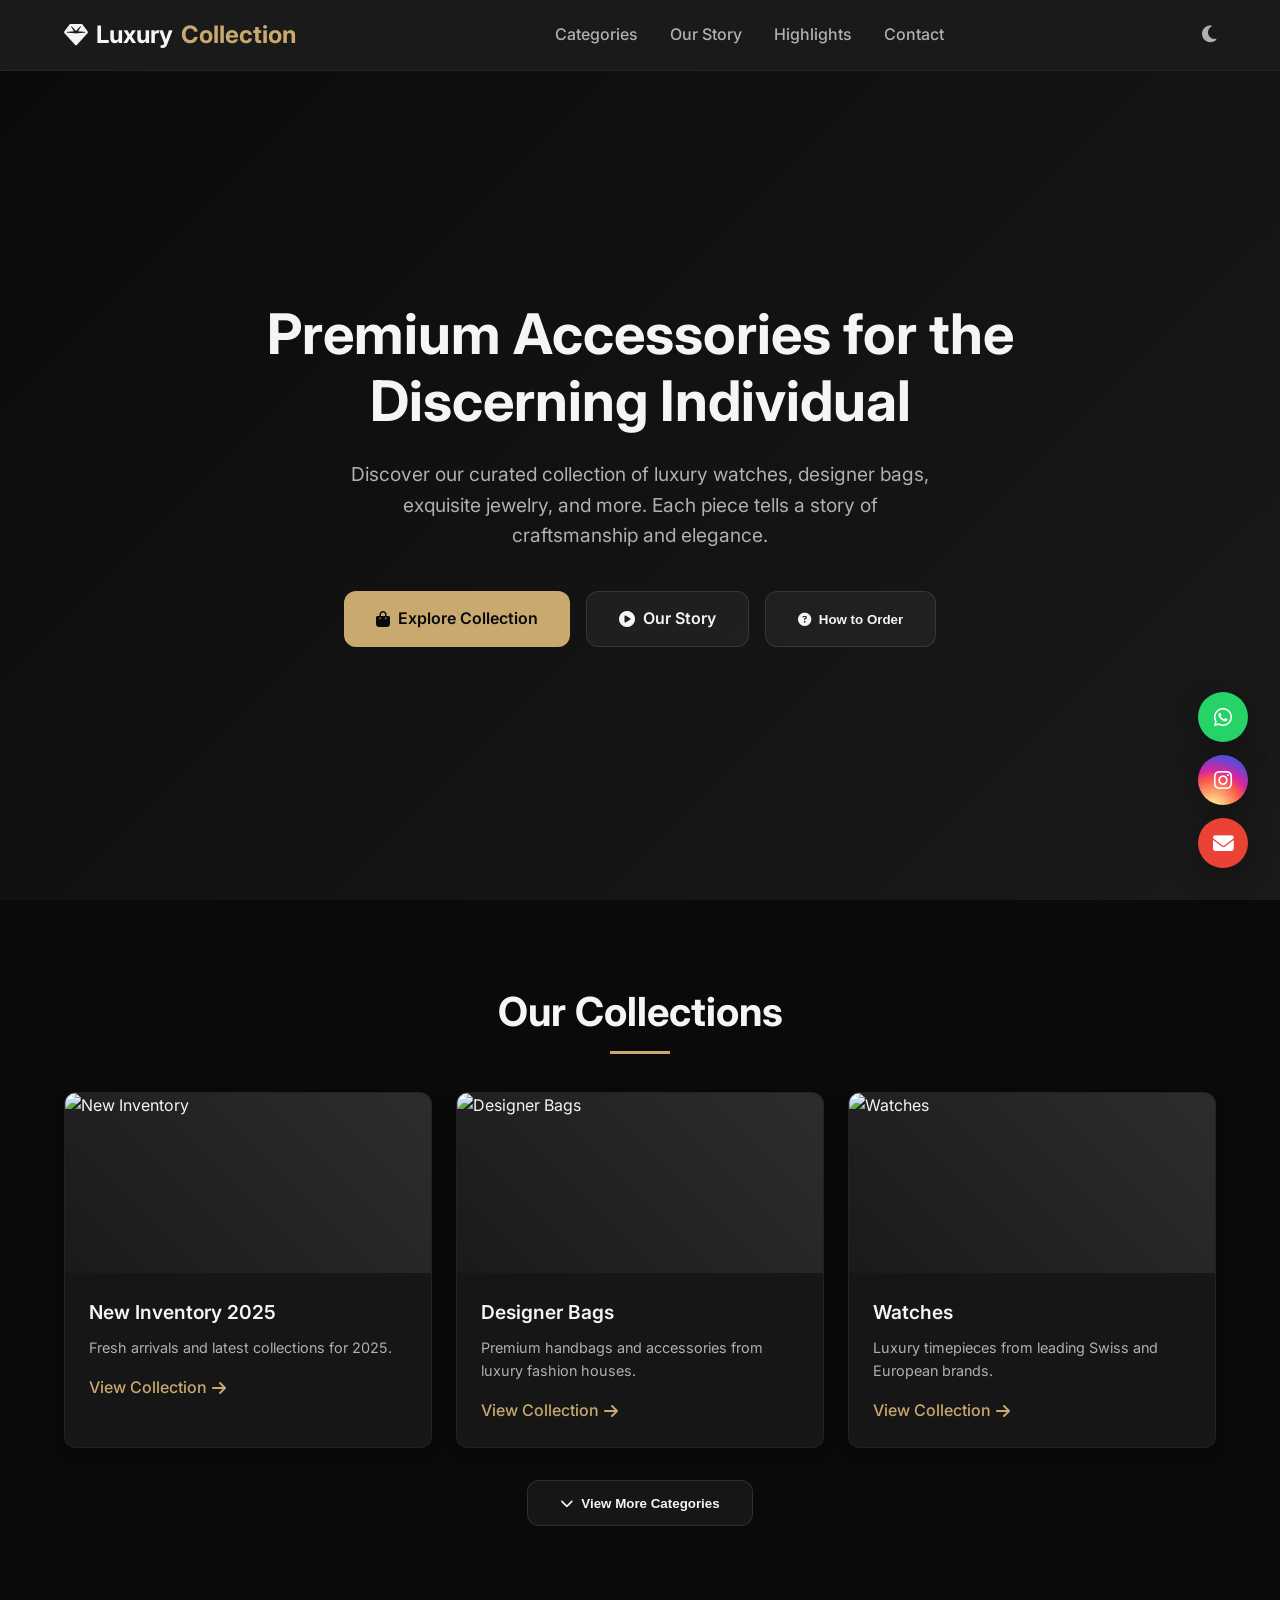
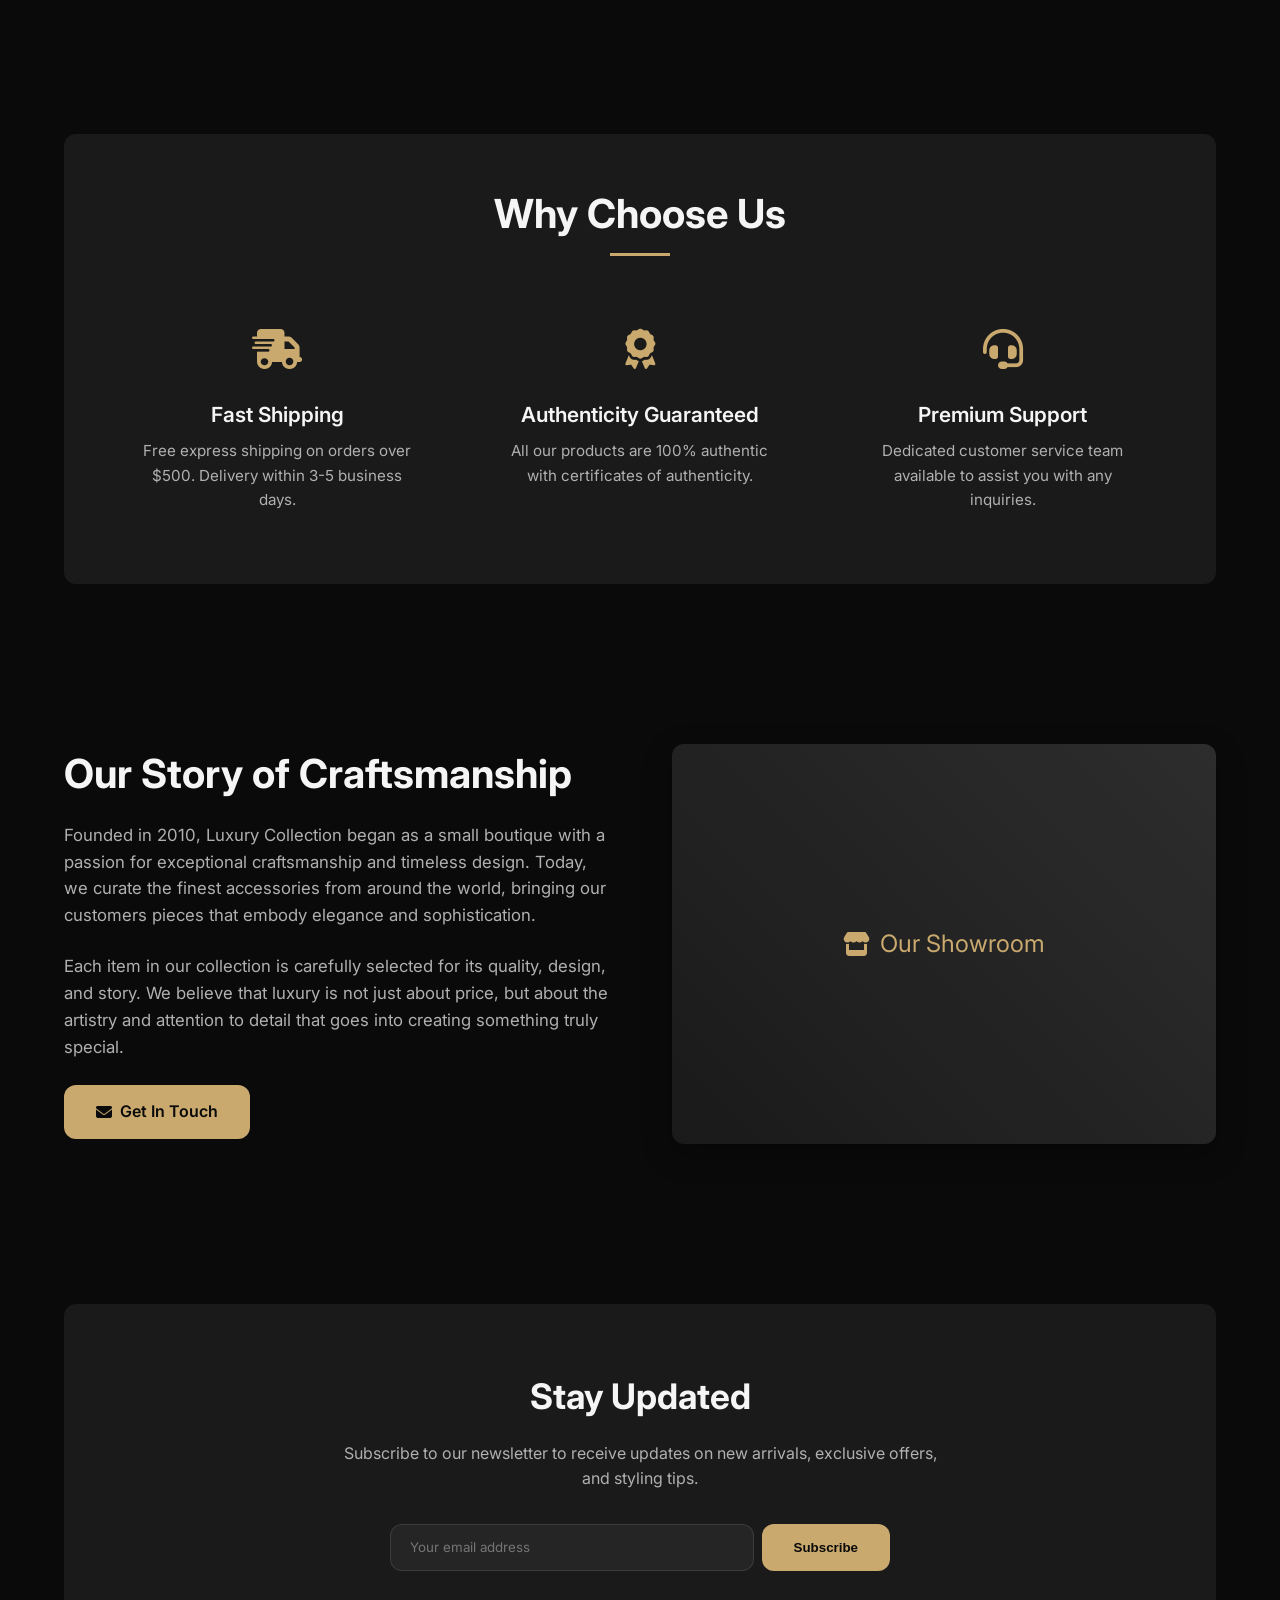
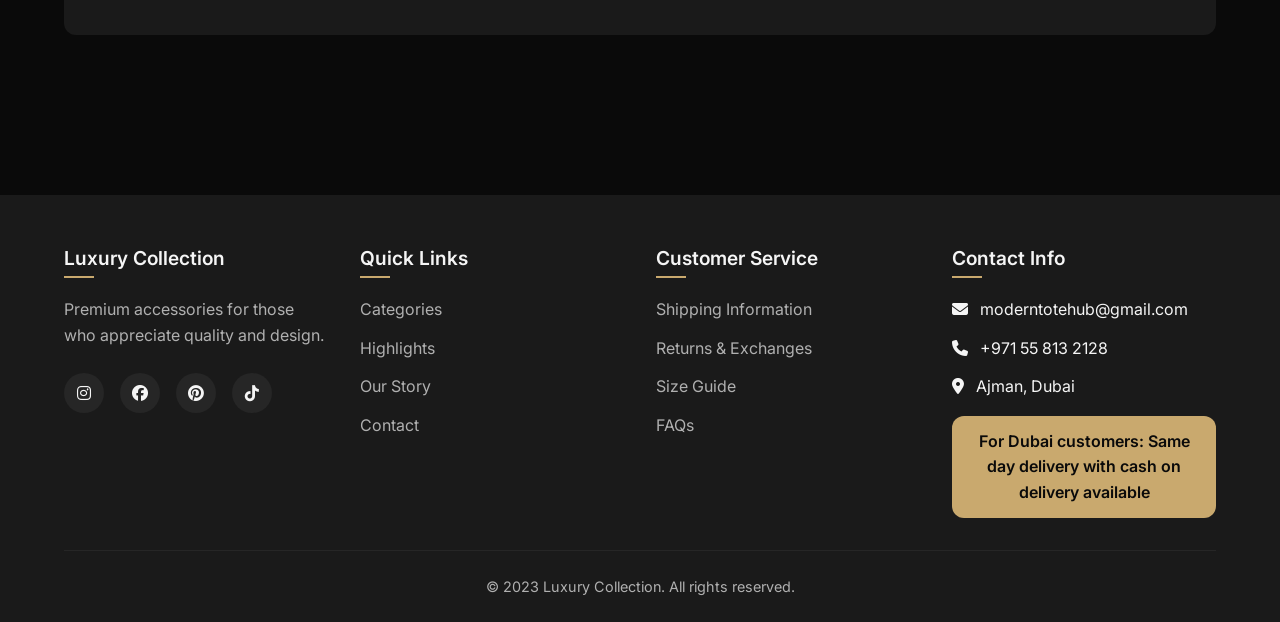
==== index.html @ e0669410 "first version" ====
<!DOCTYPE html>
<html lang="en">
<head>
    <meta charset="UTF-8">
    <meta name="viewport" content="width=device-width, initial-scale=1.0">
    <title>Luxury Collection | Premium Digital Showroom</title>
    <link rel="stylesheet" href="https://cdnjs.cloudflare.com/ajax/libs/font-awesome/6.4.0/css/all.min.css">
    <link href="https://fonts.googleapis.com/css2?family=Inter:wght@300;400;500;600;700&display=swap" rel="stylesheet">
    <style>
        /* CSS Variables for Theme */
        :root {
            --primary: #0a0a0a;
            --secondary: #1a1a1a;
            --accent: #c9a96e;
            --accent-light: #d4b887;
            --text: #f5f5f5;
            --text-secondary: #b0b0b0;
            --card-bg: rgba(255, 255, 255, 0.05);
            --card-hover: rgba(255, 255, 255, 0.08);
            --shadow: 0 10px 30px rgba(0, 0, 0, 0.3);
            --shadow-light: 0 5px 15px rgba(0, 0, 0, 0.2);
            --border-radius: 12px;
            --transition: all 0.3s ease;
            --section-spacing: 5rem;
        }

        /* Light Theme Variables */
        .light-theme {
            --primary: #f8f9fa;
            --secondary: #ffffff;
            --text: #1a1a1a;
            --text-secondary: #5a5a5a;
            --card-bg: rgba(0, 0, 0, 0.03);
            --card-hover: rgba(0, 0, 0, 0.06);
            --shadow: 0 10px 30px rgba(0, 0, 0, 0.08);
            --shadow-light: 0 5px 15px rgba(0, 0, 0, 0.05);
        }

        /* Base Styles */
        * {
            margin: 0;
            padding: 0;
            box-sizing: border-box;
        }

        body {
            font-family: 'Inter', sans-serif;
            background-color: var(--primary);
            color: var(--text);
            line-height: 1.6;
            transition: var(--transition);
            overflow-x: hidden;
        }

        .container {
            max-width: 1200px;
            margin: 0 auto;
            padding: 0 1.5rem;
        }

        section {
            padding: var(--section-spacing) 0;
        }

        /* Header & Navigation */
        .header {
            position: fixed;
            top: 0;
            left: 0;
            width: 100%;
            background-color: var(--secondary);
            backdrop-filter: blur(10px);
            z-index: 1000;
            padding: 1rem 0;
            border-bottom: 1px solid rgba(255, 255, 255, 0.05);
            transition: var(--transition);
        }

        .light-theme .header {
            border-bottom: 1px solid rgba(0, 0, 0, 0.05);
        }

        .nav {
            display: flex;
            justify-content: space-between;
            align-items: center;
        }

        .logo {
            font-size: 1.5rem;
            font-weight: 700;
            color: var(--text);
            text-decoration: none;
            display: flex;
            align-items: center;
            gap: 0.5rem;
        }

        .logo span {
            color: var(--accent);
        }

        .nav-links {
            display: flex;
            gap: 2rem;
        }

        .nav-link {
            color: var(--text-secondary);
            text-decoration: none;
            font-weight: 500;
            transition: var(--transition);
        }

        .nav-link:hover {
            color: var(--accent);
        }

        .theme-toggle {
            background: none;
            border: none;
            color: var(--text-secondary);
            cursor: pointer;
            font-size: 1.2rem;
            transition: var(--transition);
        }

        .theme-toggle:hover {
            color: var(--accent);
        }

        /* Hero Section */
        .hero {
            padding-top: 8rem;
            min-height: 100vh;
            display: flex;
            align-items: center;
            background: linear-gradient(135deg, var(--primary) 0%, var(--secondary) 100%);
        }

        .hero-content {
            max-width: 800px;
            margin: 0 auto;
            text-align: center;
        }

        .hero-title {
            font-size: 3.5rem;
            font-weight: 700;
            margin-bottom: 1.5rem;
            line-height: 1.2;
        }

        .hero-subtitle {
            font-size: 1.2rem;
            color: var(--text-secondary);
            margin-bottom: 2.5rem;
            max-width: 600px;
            margin-left: auto;
            margin-right: auto;
        }

        .cta-buttons {
            display: flex;
            gap: 1rem;
            justify-content: center;
            flex-wrap: wrap;
        }

        .btn {
            padding: 0.9rem 2rem;
            border-radius: var(--border-radius);
            font-weight: 600;
            text-decoration: none;
            transition: var(--transition);
            display: inline-flex;
            align-items: center;
            gap: 0.5rem;
            border: none;
            cursor: pointer;
        }

        .btn-primary {
            background-color: var(--accent);
            color: var(--primary);
        }

        .btn-primary:hover {
            background-color: var(--accent-light);
            transform: translateY(-3px);
            box-shadow: var(--shadow-light);
        }

        .btn-secondary {
            background-color: var(--card-bg);
            color: var(--text);
            border: 1px solid rgba(255, 255, 255, 0.1);
        }

        .light-theme .btn-secondary {
            border: 1px solid rgba(0, 0, 0, 0.1);
        }

        .btn-secondary:hover {
            background-color: var(--card-hover);
            transform: translateY(-3px);
            box-shadow: var(--shadow-light);
        }

        /* Categories Section */
        .section-title {
            font-size: 2.5rem;
            font-weight: 700;
            text-align: center;
            margin-bottom: 3rem;
            position: relative;
        }

        .section-title::after {
            content: '';
            position: absolute;
            bottom: -10px;
            left: 50%;
            transform: translateX(-50%);
            width: 60px;
            height: 3px;
            background-color: var(--accent);
        }

        .categories-grid {
            display: grid;
            grid-template-columns: repeat(auto-fill, minmax(280px, 1fr));
            gap: 1.5rem;
        }

        .category-card {
            background-color: var(--card-bg);
            border-radius: var(--border-radius);
            overflow: hidden;
            transition: var(--transition);
            border: 1px solid rgba(255, 255, 255, 0.05);
            box-shadow: var(--shadow-light);
        }

        .light-theme .category-card {
            border: 1px solid rgba(0, 0, 0, 0.05);
        }

        .category-card:hover {
            transform: translateY(-5px);
            box-shadow: var(--shadow);
            border-color: var(--accent);
        }

        .category-img {
            height: 180px;
            width: 100%;
            object-fit: cover;
            background-color: var(--secondary);
        }

        .category-content {
            padding: 1.5rem;
        }

        .category-title {
            font-size: 1.2rem;
            font-weight: 600;
            margin-bottom: 0.5rem;
            display: flex;
            align-items: center;
            gap: 0.5rem;
        }

        .category-desc {
            font-size: 0.9rem;
            color: var(--text-secondary);
            margin-bottom: 1rem;
        }

        .category-link {
            color: var(--accent);
            text-decoration: none;
            font-weight: 500;
            display: flex;
            align-items: center;
            gap: 0.3rem;
            transition: var(--transition);
        }

        .category-link:hover {
            gap: 0.5rem;
        }

        .view-more-container {
            display: flex;
            justify-content: center;
            margin-top: 2rem;
        }

        /* Modal Styles */
        .modal {
            display: none;
            position: fixed;
            top: 0;
            left: 0;
            width: 100%;
            height: 100%;
            background-color: rgba(0, 0, 0, 0.7);
            z-index: 2000;
            align-items: center;
            justify-content: center;
            padding: 1rem;
        }

        .modal-content {
            background-color: var(--secondary);
            border-radius: var(--border-radius);
            padding: 2.5rem;
            max-width: 700px;
            width: 100%;
            max-height: 80vh;
            overflow-y: auto;
            box-shadow: var(--shadow);
            position: relative;
        }

        .close-modal {
            position: absolute;
            top: 1rem;
            right: 1.5rem;
            font-size: 1.5rem;
            color: var(--text-secondary);
            cursor: pointer;
            transition: var(--transition);
        }

        .close-modal:hover {
            color: var(--accent);
        }

        .modal-title {
            font-size: 1.8rem;
            margin-bottom: 1.5rem;
            color: var(--accent);
        }

        .modal-subtitle {
            font-size: 1.1rem;
            margin-bottom: 1.5rem;
            color: var(--text);
        }

        .steps-list {
            margin-bottom: 2rem;
        }

        .step {
            margin-bottom: 1rem;
            display: flex;
            align-items: flex-start;
            gap: 0.8rem;
        }

        .step-number {
            background-color: var(--accent);
            color: var(--primary);
            width: 24px;
            height: 24px;
            border-radius: 50%;
            display: flex;
            align-items: center;
            justify-content: center;
            font-size: 0.8rem;
            font-weight: 600;
            flex-shrink: 0;
            margin-top: 0.1rem;
        }

        .payment-methods {
            display: grid;
            grid-template-columns: repeat(auto-fill, minmax(120px, 1fr));
            gap: 1rem;
            margin-top: 1.5rem;
        }

        .payment-method {
            background-color: var(--card-bg);
            padding: 0.8rem;
            border-radius: 8px;
            text-align: center;
            font-size: 0.9rem;
        }

        /* Highlights Section */
        .highlights {
            background-color: var(--secondary);
            border-radius: var(--border-radius);
            padding: 3rem;
            margin-top: 3rem;
        }

        .highlights-grid {
            display: grid;
            grid-template-columns: repeat(auto-fit, minmax(250px, 1fr));
            gap: 2rem;
        }

        .highlight-card {
            text-align: center;
            padding: 1.5rem;
        }

        .highlight-icon {
            font-size: 2.5rem;
            color: var(--accent);
            margin-bottom: 1rem;
        }

        .highlight-title {
            font-size: 1.3rem;
            font-weight: 600;
            margin-bottom: 0.5rem;
        }

        .highlight-desc {
            color: var(--text-secondary);
            font-size: 0.95rem;
        }

        /* Brand Story Section */
        .brand-story {
            display: grid;
            grid-template-columns: 1fr 1fr;
            gap: 4rem;
            align-items: center;
        }

        .story-content h2 {
            font-size: 2.5rem;
            font-weight: 700;
            margin-bottom: 1.5rem;
            line-height: 1.2;
        }

        .story-content p {
            color: var(--text-secondary);
            margin-bottom: 1.5rem;
            font-size: 1.05rem;
        }

        .story-image {
            border-radius: var(--border-radius);
            overflow: hidden;
            box-shadow: var(--shadow);
        }

        .story-image img {
            width: 100%;
            height: auto;
            display: block;
        }

        /* Newsletter Section */
        .newsletter {
            background-color: var(--secondary);
            border-radius: var(--border-radius);
            padding: 4rem 2rem;
            text-align: center;
        }

        .newsletter h2 {
            font-size: 2.2rem;
            font-weight: 700;
            margin-bottom: 1rem;
        }

        .newsletter p {
            color: var(--text-secondary);
            max-width: 600px;
            margin: 0 auto 2rem;
        }

        .newsletter-form {
            display: flex;
            max-width: 500px;
            margin: 0 auto;
            gap: 0.5rem;
        }

        .newsletter-input {
            flex: 1;
            padding: 0.9rem 1.2rem;
            border-radius: var(--border-radius);
            border: 1px solid rgba(255, 255, 255, 0.1);
            background-color: var(--card-bg);
            color: var(--text);
            font-family: 'Inter', sans-serif;
        }

        .light-theme .newsletter-input {
            border: 1px solid rgba(0, 0, 0, 0.1);
        }

        .newsletter-input:focus {
            outline: none;
            border-color: var(--accent);
        }

        /* Footer */
        .footer {
            background-color: var(--secondary);
            padding: 3rem 0 1.5rem;
            margin-top: var(--section-spacing);
        }

        .footer-content {
            display: grid;
            grid-template-columns: repeat(auto-fit, minmax(250px, 1fr));
            gap: 2rem;
            margin-bottom: 2rem;
        }

        .footer-column h3 {
            font-size: 1.2rem;
            font-weight: 600;
            margin-bottom: 1.5rem;
            position: relative;
        }

        .footer-column h3::after {
            content: '';
            position: absolute;
            bottom: -5px;
            left: 0;
            width: 30px;
            height: 2px;
            background-color: var(--accent);
        }

        .footer-links {
            list-style: none;
        }

        .footer-links li {
            margin-bottom: 0.8rem;
        }

        .footer-links a {
            color: var(--text-secondary);
            text-decoration: none;
            transition: var(--transition);
        }

        .footer-links a:hover {
            color: var(--accent);
            padding-left: 5px;
        }

        .social-links {
            display: flex;
            gap: 1rem;
            margin-top: 1.5rem;
        }

        .social-link {
            display: flex;
            align-items: center;
            justify-content: center;
            width: 40px;
            height: 40px;
            border-radius: 50%;
            background-color: var(--card-bg);
            color: var(--text);
            text-decoration: none;
            transition: var(--transition);
        }

        .social-link:hover {
            background-color: var(--accent);
            transform: translateY(-3px);
        }

        .footer-bottom {
            text-align: center;
            padding-top: 1.5rem;
            border-top: 1px solid rgba(255, 255, 255, 0.05);
            color: var(--text-secondary);
            font-size: 0.9rem;
        }

        .light-theme .footer-bottom {
            border-top: 1px solid rgba(0, 0, 0, 0.05);
        }

        .dubai-note {
            background-color: var(--accent);
            color: var(--primary);
            padding: 0.8rem 1.2rem;
            border-radius: var(--border-radius);
            margin-top: 1rem;
            font-weight: 600;
            text-align: center;
        }

        /* Sticky Contact Bar */
        .contact-bar {
            position: fixed;
            bottom: 2rem;
            right: 2rem;
            z-index: 1000;
            display: flex;
            flex-direction: column;
            gap: 0.8rem;
        }

        .contact-btn {
            width: 50px;
            height: 50px;
            border-radius: 50%;
            display: flex;
            align-items: center;
            justify-content: center;
            color: white;
            text-decoration: none;
            font-size: 1.3rem;
            box-shadow: var(--shadow);
            transition: var(--transition);
            position: relative;
        }

        .contact-btn:hover {
            transform: scale(1.1);
        }

        .contact-btn.whatsapp {
            background-color: #25D366;
        }

        .contact-btn.instagram {
            background: radial-gradient(circle at 30% 107%, #fdf497 0%, #fdf497 5%, #fd5949 45%, #d6249f 60%, #285AEB 90%);
        }

        .contact-btn.email {
            background-color: #EA4335;
        }

        .contact-tooltip {
            position: absolute;
            right: 60px;
            background-color: var(--secondary);
            padding: 0.5rem 1rem;
            border-radius: var(--border-radius);
            font-size: 0.9rem;
            white-space: nowrap;
            opacity: 0;
            pointer-events: none;
            transition: var(--transition);
            box-shadow: var(--shadow-light);
        }

        .contact-btn:hover .contact-tooltip {
            opacity: 1;
            right: 65px;
        }

        /* Responsive Design */
        @media (max-width: 992px) {
            .brand-story {
                grid-template-columns: 1fr;
                gap: 2rem;
            }
            
            .story-content h2 {
                font-size: 2rem;
            }
            
            .hero-title {
                font-size: 2.8rem;
            }
        }

        @media (max-width: 768px) {
            .nav-links {
                display: none;
            }
            
            .hero-title {
                font-size: 2.2rem;
            }
            
            .section-title {
                font-size: 2rem;
            }
            
            .newsletter-form {
                flex-direction: column;
            }
            
            .contact-bar {
                bottom: 1rem;
                right: 1rem;
            }
            
            .modal-content {
                padding: 1.5rem;
            }
            
            .payment-methods {
                grid-template-columns: repeat(auto-fill, minmax(100px, 1fr));
            }
        }

        @media (max-width: 576px) {
            .hero {
                padding-top: 6rem;
            }
            
            .hero-title {
                font-size: 1.8rem;
            }
            
            .hero-subtitle {
                font-size: 1rem;
            }
            
            .btn {
                padding: 0.8rem 1.5rem;
                font-size: 0.9rem;
            }
            
            .categories-grid {
                grid-template-columns: 1fr;
            }
            
            .highlights {
                padding: 2rem 1.5rem;
            }
            
            .highlights-grid {
                grid-template-columns: 1fr;
            }
        }

        /* Animations */
        @keyframes fadeIn {
            from { opacity: 0; transform: translateY(20px); }
            to { opacity: 1; transform: translateY(0); }
        }

        .fade-in {
            animation: fadeIn 0.8s ease forwards;
        }

        .delay-1 { animation-delay: 0.1s; }
        .delay-2 { animation-delay: 0.2s; }
        .delay-3 { animation-delay: 0.3s; }
        .delay-4 { animation-delay: 0.4s; }
        .delay-5 { animation-delay: 0.5s; }
        
        /* Hidden categories */
        .hidden-category {
            display: none;
        }
    </style>
</head>
<body>
    <!-- Header -->
    <header class="header">
        <div class="container">
            <nav class="nav">
                <a href="#" class="logo">
                    <i class="fas fa-gem"></i> Luxury<span>Collection</span>
                </a>
                <div class="nav-links">
                    <a href="#categories" class="nav-link">Categories</a>
                    <a href="#story" class="nav-link">Our Story</a>
                    <a href="#highlights" class="nav-link">Highlights</a>
                    <a href="#contact" class="nav-link">Contact</a>
                </div>
                <button class="theme-toggle" id="themeToggle">
                    <i class="fas fa-moon"></i>
                </button>
            </nav>
        </div>
    </header>

    <!-- Hero Section -->
    <section class="hero">
        <div class="container">
            <div class="hero-content fade-in">
                <h1 class="hero-title">Premium Accessories for the Discerning Individual</h1>
                <p class="hero-subtitle">Discover our curated collection of luxury watches, designer bags, exquisite jewelry, and more. Each piece tells a story of craftsmanship and elegance.</p>
                <div class="cta-buttons">
                    <a href="#categories" class="btn btn-primary">
                        <i class="fas fa-shopping-bag"></i> Explore Collection
                    </a>
                    <a href="#story" class="btn btn-secondary">
                        <i class="fas fa-play-circle"></i> Our Story
                    </a>
                    <button class="btn btn-secondary" id="howToOrderBtn">
                        <i class="fas fa-question-circle"></i> How to Order
                    </button>
                </div>
            </div>
        </div>
    </section>

    <!-- Categories Section -->
    <section id="categories" class="categories">
        <div class="container">
            <h2 class="section-title fade-in">Our Collections</h2>
            <div class="categories-grid">
                <!-- First 3 visible categories -->
                <div class="category-card fade-in delay-1">
                    <div class="category-img" style="background: linear-gradient(45deg, #1a1a1a, #2d2d2d); display: flex; align-items: center; justify-content: center;">
                        <img src="https://drive.google.com/uc?export=view&id=1b6RPO3Yb8yf77roCnBi-yaaI6izmMvGN" alt="New Inventory" style="width: 100%; height: 100%; object-fit: cover;">
                    </div>
                    <div class="category-content">
                        <h3 class="category-title">New Inventory 2025</h3>
                        <p class="category-desc">Fresh arrivals and latest collections for 2025.</p>
                        <a href="https://drive.google.com/drive/folders/1b6RPO3Yb8yf77roCnBi-yaaI6izmMvGN?usp=drive_link" class="category-link" target="_blank">
                            View Collection <i class="fas fa-arrow-right"></i>
                        </a>
                    </div>
                </div>

                <div class="category-card fade-in delay-2">
                    <div class="category-img" style="background: linear-gradient(45deg, #1a1a1a, #2d2d2d); display: flex; align-items: center; justify-content: center;">
                        <img src="https://drive.google.com/uc?export=view&id=1BYGZ3eSeyv2T6EPnX87U6fViG9_iVMjz" alt="Designer Bags" style="width: 100%; height: 100%; object-fit: cover;">
                    </div>
                    <div class="category-content">
                        <h3 class="category-title">Designer Bags</h3>
                        <p class="category-desc">Premium handbags and accessories from luxury fashion houses.</p>
                        <a href="https://drive.google.com/drive/folders/1T2SuGpddbDJsKtnCY5yjZ5hhw1KIOTsX?usp=drive_link" class="category-link" target="_blank">
                            View Collection <i class="fas fa-arrow-right"></i>
                        </a>
                    </div>
                </div>

                <div class="category-card fade-in delay-3">
                    <div class="category-img" style="background: linear-gradient(45deg, #1a1a1a, #2d2d2d); display: flex; align-items: center; justify-content: center;">
                        <img src="https://drive.google.com/uc?export=view&id=1yxQKpPrh0EFlR-7hYBXr9yxZRWOSTgnK" alt="Watches" style="width: 100%; height: 100%; object-fit: cover;">
                    </div>
                    <div class="category-content">
                        <h3 class="category-title">Watches</h3>
                        <p class="category-desc">Luxury timepieces from leading Swiss and European brands.</p>
                        <a href="https://drive.google.com/drive/folders/1tC_qoxehVztvTAgePvDwxR22HXC01PxR?usp=drive_link" class="category-link" target="_blank">
                            View Collection <i class="fas fa-arrow-right"></i>
                        </a>
                    </div>
                </div>

                <!-- Hidden categories -->
                <div class="category-card hidden-category">
                    <div class="category-img" style="background: linear-gradient(45deg, #1a1a1a, #2d2d2d); display: flex; align-items: center; justify-content: center;">
                        <i class="fas fa-star" style="font-size: 3rem; color: #c9a96e;"></i>
                    </div>
                    <div class="category-content">
                        <h3 class="category-title">Highlights</h3>
                        <p class="category-desc">Featured products and special offers.</p>
                        <a href="https://drive.google.com/drive/folders/1l3y4EEM6mp7KbH6ogRBH56lAFxtzRYNh?usp=drive_link" class="category-link" target="_blank">
                            View Collection <i class="fas fa-arrow-right"></i>
                        </a>
                    </div>
                </div>

                <div class="category-card hidden-category">
                    <div class="category-img" style="background: linear-gradient(45deg, #1a1a1a, #2d2d2d); display: flex; align-items: center; justify-content: center;">
                        <img src="https://drive.google.com/uc?export=view&id=1GTy3sRmAs5WYLkj0b9daaFhfs9dxg8uj" alt="Wallets" style="width: 100%; height: 100%; object-fit: cover;">
                    </div>
                    <div class="category-content">
                        <h3 class="category-title">Wallets</h3>
                        <p class="category-desc">Premium leather wallets and card holders.</p>
                        <a href="https://drive.google.com/drive/folders/1aLLwCQovIrWN6o10svXHsGA58Z2UA2nL?usp=drive_link" class="category-link" target="_blank">
                            View Collection <i class="fas fa-arrow-right"></i>
                        </a>
                    </div>
                </div>

                <div class="category-card hidden-category">
                    <div class="category-img" style="background: linear-gradient(45deg, #1a1a1a, #2d2d2d); display: flex; align-items: center; justify-content: center;">
                        <i class="fas fa-play-circle" style="font-size: 3rem; color: #c9a96e;"></i>
                    </div>
                    <div class="category-content">
                        <h3 class="category-title">Videos Before Delivery</h3>
                        <p class="category-desc">See your products before they arrive.</p>
                        <a href="https://drive.google.com/drive/folders/1YR3xyGnctAQXPdBLL9J8-ykugzLJWJJ8?usp=drive_link" class="category-link" target="_blank">
                            View Collection <i class="fas fa-arrow-right"></i>
                        </a>
                    </div>
                </div>

                <div class="category-card hidden-category">
                    <div class="category-img" style="background: linear-gradient(45deg, #1a1a1a, #2d2d2d); display: flex; align-items: center; justify-content: center;">
                        <i class="fas fa-comment-alt" style="font-size: 3rem; color: #c9a96e;"></i>
                    </div>
                    <div class="category-content">
                        <h3 class="category-title">Customer Reviews</h3>
                        <p class="category-desc">See what our customers are saying.</p>
                        <a href="https://drive.google.com/drive/folders/1NsfstzbuC8rq-4jSxIuWjdD4pVTUTbKU?usp=drive_link" class="category-link" target="_blank">
                            View Collection <i class="fas fa-arrow-right"></i>
                        </a>
                    </div>
                </div>

                <div class="category-card hidden-category">
                    <div class="category-img" style="background: linear-gradient(45deg, #1a1a1a, #2d2d2d); display: flex; align-items: center; justify-content: center;">
                        <img src="https://drive.google.com/uc?export=view&id=1OuJe3wYsBdQDBDTQNC3Q1qOEtVqF0Zy6" alt="Shoes" style="width: 100%; height: 100%; object-fit: cover;">
                    </div>
                    <div class="category-content">
                        <h3 class="category-title">Shoes</h3>
                        <p class="category-desc">Elegant footwear for every occasion.</p>
                        <a href="https://drive.google.com/drive/folders/1mPeb0bTJUtQs8aXxRuxd0n2FO4tJ-Q69?usp=drive_link" class="category-link" target="_blank">
                            View Collection <i class="fas fa-arrow-right"></i>
                        </a>
                    </div>
                </div>

                <div class="category-card hidden-category">
                    <div class="category-img" style="background: linear-gradient(45deg, #1a1a1a, #2d2d2d); display: flex; align-items: center; justify-content: center;">
                        <img src="https://drive.google.com/uc?export=view&id=1AS-HES40O9Z2UMI5LArjFLogwVt1JAT0" alt="Belts" style="width: 100%; height: 100%; object-fit: cover;">
                    </div>
                    <div class="category-content">
                        <h3 class="category-title">Belts</h3>
                        <p class="category-desc">Complete your look with our premium belts.</p>
                        <a href="https://drive.google.com/drive/folders/1zjVOcv5t5Zi1EJv12QL5WqpKeG9X82um?usp=drive_link" class="category-link" target="_blank">
                            View Collection <i class="fas fa-arrow-right"></i>
                        </a>
                    </div>
                </div>

                <div class="category-card hidden-category">
                    <div class="category-img" style="background: linear-gradient(45deg, #1a1a1a, #2d2d2d); display: flex; align-items: center; justify-content: center;">
                        <img src="https://drive.google.com/uc?export=view&id=1bH_MJckwfqRkTP-G8ZjivRPpGM7VM0Po" alt="Accessories" style="width: 100%; height: 100%; object-fit: cover;">
                    </div>
                    <div class="category-content">
                        <h3 class="category-title">Accessories</h3>
                        <p class="category-desc">Complete your look with our accessories.</p>
                        <a href="https://drive.google.com/drive/folders/1QSNHXObXXWrobW557xue6FLQPdzN5cdX?usp=drive_link" class="category-link" target="_blank">
                            View Collection <i class="fas fa-arrow-right"></i>
                        </a>
                    </div>
                </div>

                <div class="category-card hidden-category">
                    <div class="category-img" style="background: linear-gradient(45deg, #1a1a1a, #2d2d2d); display: flex; align-items: center; justify-content: center;">
                        <img src="https://drive.google.com/uc?export=view&id=1XcXB_5Z0FAA1OCuVatxb5BFC1C6chBh3" alt="Jewellery" style="width: 100%; height: 100%; object-fit: cover;">
                    </div>
                    <div class="category-content">
                        <h3 class="category-title">Jewellery</h3>
                        <p class="category-desc">Exquisite pieces to complement your style.</p>
                        <a href="https://drive.google.com/drive/folders/1E90hgZIPJjZp2FEphQV3GBS5nlezah1V?usp=drive_link" class="category-link" target="_blank">
                            View Collection <i class="fas fa-arrow-right"></i>
                        </a>
                    </div>
                </div>
            </div>
            <div class="view-more-container">
                <button class="btn btn-secondary" id="viewMoreBtn">
                    <i class="fas fa-chevron-down"></i> View More Categories
                </button>
            </div>
        </div>
    </section>

    <!-- Highlights Section -->
    <section id="highlights" class="highlights-section">
        <div class="container">
            <div class="highlights">
                <h2 class="section-title fade-in">Why Choose Us</h2>
                <div class="highlights-grid">
                    <div class="highlight-card fade-in delay-1">
                        <div class="highlight-icon">
                            <i class="fas fa-shipping-fast"></i>
                        </div>
                        <h3 class="highlight-title">Fast Shipping</h3>
                        <p class="highlight-desc">Free express shipping on orders over $500. Delivery within 3-5 business days.</p>
                    </div>
                    <div class="highlight-card fade-in delay-2">
                        <div class="highlight-icon">
                            <i class="fas fa-award"></i>
                        </div>
                        <h3 class="highlight-title">Authenticity Guaranteed</h3>
                        <p class="highlight-desc">All our products are 100% authentic with certificates of authenticity.</p>
                    </div>
                    <div class="highlight-card fade-in delay-3">
                        <div class="highlight-icon">
                            <i class="fas fa-headset"></i>
                        </div>
                        <h3 class="highlight-title">Premium Support</h3>
                        <p class="highlight-desc">Dedicated customer service team available to assist you with any inquiries.</p>
                    </div>
                </div>
            </div>
        </div>
    </section>

    <!-- Brand Story Section -->
    <section id="story" class="brand-story-section">
        <div class="container">
            <div class="brand-story">
                <div class="story-content fade-in">
                    <h2>Our Story of Craftsmanship</h2>
                    <p>Founded in 2010, Luxury Collection began as a small boutique with a passion for exceptional craftsmanship and timeless design. Today, we curate the finest accessories from around the world, bringing our customers pieces that embody elegance and sophistication.</p>
                    <p>Each item in our collection is carefully selected for its quality, design, and story. We believe that luxury is not just about price, but about the artistry and attention to detail that goes into creating something truly special.</p>
                    <a href="#contact" class="btn btn-primary">
                        <i class="fas fa-envelope"></i> Get In Touch
                    </a>
                </div>
                <div class="story-image fade-in delay-1">
                    <!-- Placeholder for story image -->
                    <div style="width: 100%; height: 400px; background: linear-gradient(45deg, #1a1a1a, #2d2d2d); display: flex; align-items: center; justify-content: center; color: #c9a96e; font-size: 1.5rem;">
                        <i class="fas fa-store" style="margin-right: 10px;"></i> Our Showroom
                    </div>
                </div>
            </div>
        </div>
    </section>

    <!-- Newsletter Section -->
    <section class="newsletter-section">
        <div class="container">
            <div class="newsletter fade-in">
                <h2>Stay Updated</h2>
                <p>Subscribe to our newsletter to receive updates on new arrivals, exclusive offers, and styling tips.</p>
                <form class="newsletter-form">
                    <input type="email" class="newsletter-input" placeholder="Your email address" required>
                    <button type="submit" class="btn btn-primary">Subscribe</button>
                </form>
            </div>
        </div>
    </section>

    <!-- Footer -->
    <footer class="footer" id="contact">
        <div class="container">
            <div class="footer-content">
                <div class="footer-column">
                    <h3>Luxury Collection</h3>
                    <p style="color: var(--text-secondary); margin-bottom: 1.5rem;">Premium accessories for those who appreciate quality and design.</p>
                    <div class="social-links">
                        <a href="#" class="social-link"><i class="fab fa-instagram"></i></a>
                        <a href="#" class="social-link"><i class="fab fa-facebook"></i></a>
                        <a href="#" class="social-link"><i class="fab fa-pinterest"></i></a>
                        <a href="#" class="social-link"><i class="fab fa-tiktok"></i></a>
                    </div>
                </div>
                <div class="footer-column">
                    <h3>Quick Links</h3>
                    <ul class="footer-links">
                        <li><a href="#categories">Categories</a></li>
                        <li><a href="#highlights">Highlights</a></li>
                        <li><a href="#story">Our Story</a></li>
                        <li><a href="#contact">Contact</a></li>
                    </ul>
                </div>
                <div class="footer-column">
                    <h3>Customer Service</h3>
                    <ul class="footer-links">
                        <li><a href="#">Shipping Information</a></li>
                        <li><a href="#">Returns & Exchanges</a></li>
                        <li><a href="#">Size Guide</a></li>
                        <li><a href="#">FAQs</a></li>
                    </ul>
                </div>
                <div class="footer-column">
                    <h3>Contact Info</h3>
                    <ul class="footer-links">
                        <li><i class="fas fa-envelope" style="margin-right: 8px;"></i> moderntotehub@gmail.com</li>
                        <li><i class="fas fa-phone" style="margin-right: 8px;"></i> +971 55 813 2128</li>
                        <li><i class="fas fa-map-marker-alt" style="margin-right: 8px;"></i> Ajman, Dubai</li>
                    </ul>
                    <div class="dubai-note">
                        For Dubai customers: Same day delivery with cash on delivery available
                    </div>
                </div>
            </div>
            <div class="footer-bottom">
                <p>&copy; 2023 Luxury Collection. All rights reserved.</p>
            </div>
        </div>
    </footer>

    <!-- Sticky Contact Bar -->
    <div class="contact-bar">
        <a href="https://wa.me/971558132128" class="contact-btn whatsapp" target="_blank">
            <i class="fab fa-whatsapp"></i>
            <span class="contact-tooltip">Chat on WhatsApp</span>
        </a>
        <a href="https://instagram.com/luxurycollection" class="contact-btn instagram" target="_blank">
            <i class="fab fa-instagram"></i>
            <span class="contact-tooltip">Follow on Instagram</span>
        </a>
        <a href="mailto:moderntotehub@gmail.com" class="contact-btn email">
            <i class="fas fa-envelope"></i>
            <span class="contact-tooltip">Send us an Email</span>
        </a>
    </div>

    <!-- How to Order Modal -->
    <div class="modal" id="howToOrderModal">
        <div class="modal-content">
            <span class="close-modal" id="closeModal">&times;</span>
            <h2 class="modal-title">How to Order</h2>
            <p class="modal-subtitle">Follow these simple steps to place your order:</p>
            
            <div class="steps-list">
                <div class="step">
                    <div class="step-number">1</div>
                    <div>Visit our catalog and take screenshots of all items you like</div>
                </div>
                <div class="step">
                    <div class="step-number">2</div>
                    <div>Click on WhatsApp and send us the images</div>
                </div>
                <div class="step">
                    <div class="step-number">3</div>
                    <div>We will send you the prices for your selected items</div>
                </div>
                <div class="step">
                    <div class="step-number">4</div>
                    <div>Confirm your order</div>
                </div>
                <div class="step">
                    <div class="step-number">5</div>
                    <div>Before delivery, we will send you a video for final approval</div>
                </div>
                <div class="step">
                    <div class="step-number">6</div>
                    <div>After approval, we will ship your product</div>
                </div>
                <div class="step">
                    <div class="step-number">7</div>
                    <div>This entire process takes 4-10 working days</div>
                </div>
            </div>
            
            <h3 style="margin-bottom: 1rem;">Available Payment Methods:</h3>
            <div class="payment-methods">
                <div class="payment-method">PayPal</div>
                <div class="payment-method">Stripe</div>
                <div class="payment-method">Amazon Pay</div>
                <div class="payment-method">Worldpay</div>
                <div class="payment-method">Western Union</div>
                <div class="payment-method">GoCardless</div>
                <div class="payment-method">Sage Pay</div>
                <div class="payment-method">2Checkout</div>
                <div class="payment-method">Affirm</div>
                <div class="payment-method">Alipay</div>
                <div class="payment-method">Klarna</div>
                <div class="payment-method">Payoneer</div>
                <div class="payment-method">Verifone</div>
                <div class="payment-method">And Others</div>
            </div>
        </div>
    </div>

    <script>
        // Theme Toggle Functionality
        const themeToggle = document.getElementById('themeToggle');
        const themeIcon = themeToggle.querySelector('i');
        
        themeToggle.addEventListener('click', () => {
            document.body.classList.toggle('light-theme');
            
            if (document.body.classList.contains('light-theme')) {
                themeIcon.classList.remove('fa-moon');
                themeIcon.classList.add('fa-sun');
            } else {
                themeIcon.classList.remove('fa-sun');
                themeIcon.classList.add('fa-moon');
            }
        });

        // Scroll Animation
        const observerOptions = {
            threshold: 0.1,
            rootMargin: '0px 0px -50px 0px'
        };

        const observer = new IntersectionObserver((entries) => {
            entries.forEach(entry => {
                if (entry.isIntersecting) {
                    entry.target.classList.add('fade-in');
                }
            });
        }, observerOptions);

        // Observe elements for scroll animation
        document.querySelectorAll('.section-title, .category-card, .highlight-card, .brand-story > *').forEach(el => {
            observer.observe(el);
        });

        // Newsletter Form Submission
        const newsletterForm = document.querySelector('.newsletter-form');
        newsletterForm.addEventListener('submit', (e) => {
            e.preventDefault();
            const email = newsletterForm.querySelector('input').value;
            alert(`Thank you for subscribing with ${email}! You'll receive our latest updates soon.`);
            newsletterForm.reset();
        });

        // How to Order Modal
        const howToOrderBtn = document.getElementById('howToOrderBtn');
        const howToOrderModal = document.getElementById('howToOrderModal');
        const closeModal = document.getElementById('closeModal');

        howToOrderBtn.addEventListener('click', () => {
            howToOrderModal.style.display = 'flex';
        });

        closeModal.addEventListener('click', () => {
            howToOrderModal.style.display = 'none';
        });

        window.addEventListener('click', (e) => {
            if (e.target === howToOrderModal) {
                howToOrderModal.style.display = 'none';
            }
        });

        // View More Categories
        const viewMoreBtn = document.getElementById('viewMoreBtn');
        const hiddenCategories = document.querySelectorAll('.hidden-category');
        let categoriesVisible = false;

        viewMoreBtn.addEventListener('click', () => {
            if (!categoriesVisible) {
                hiddenCategories.forEach(category => {
                    category.style.display = 'block';
                    category.classList.add('fade-in');
                });
                viewMoreBtn.innerHTML = '<i class="fas fa-chevron-up"></i> View Less Categories';
                categoriesVisible = true;
            } else {
                hiddenCategories.forEach(category => {
                    category.style.display = 'none';
                });
                viewMoreBtn.innerHTML = '<i class="fas fa-chevron-down"></i> View More Categories';
                categoriesVisible = false;
            }
        });
    </script>
</body>
</html>
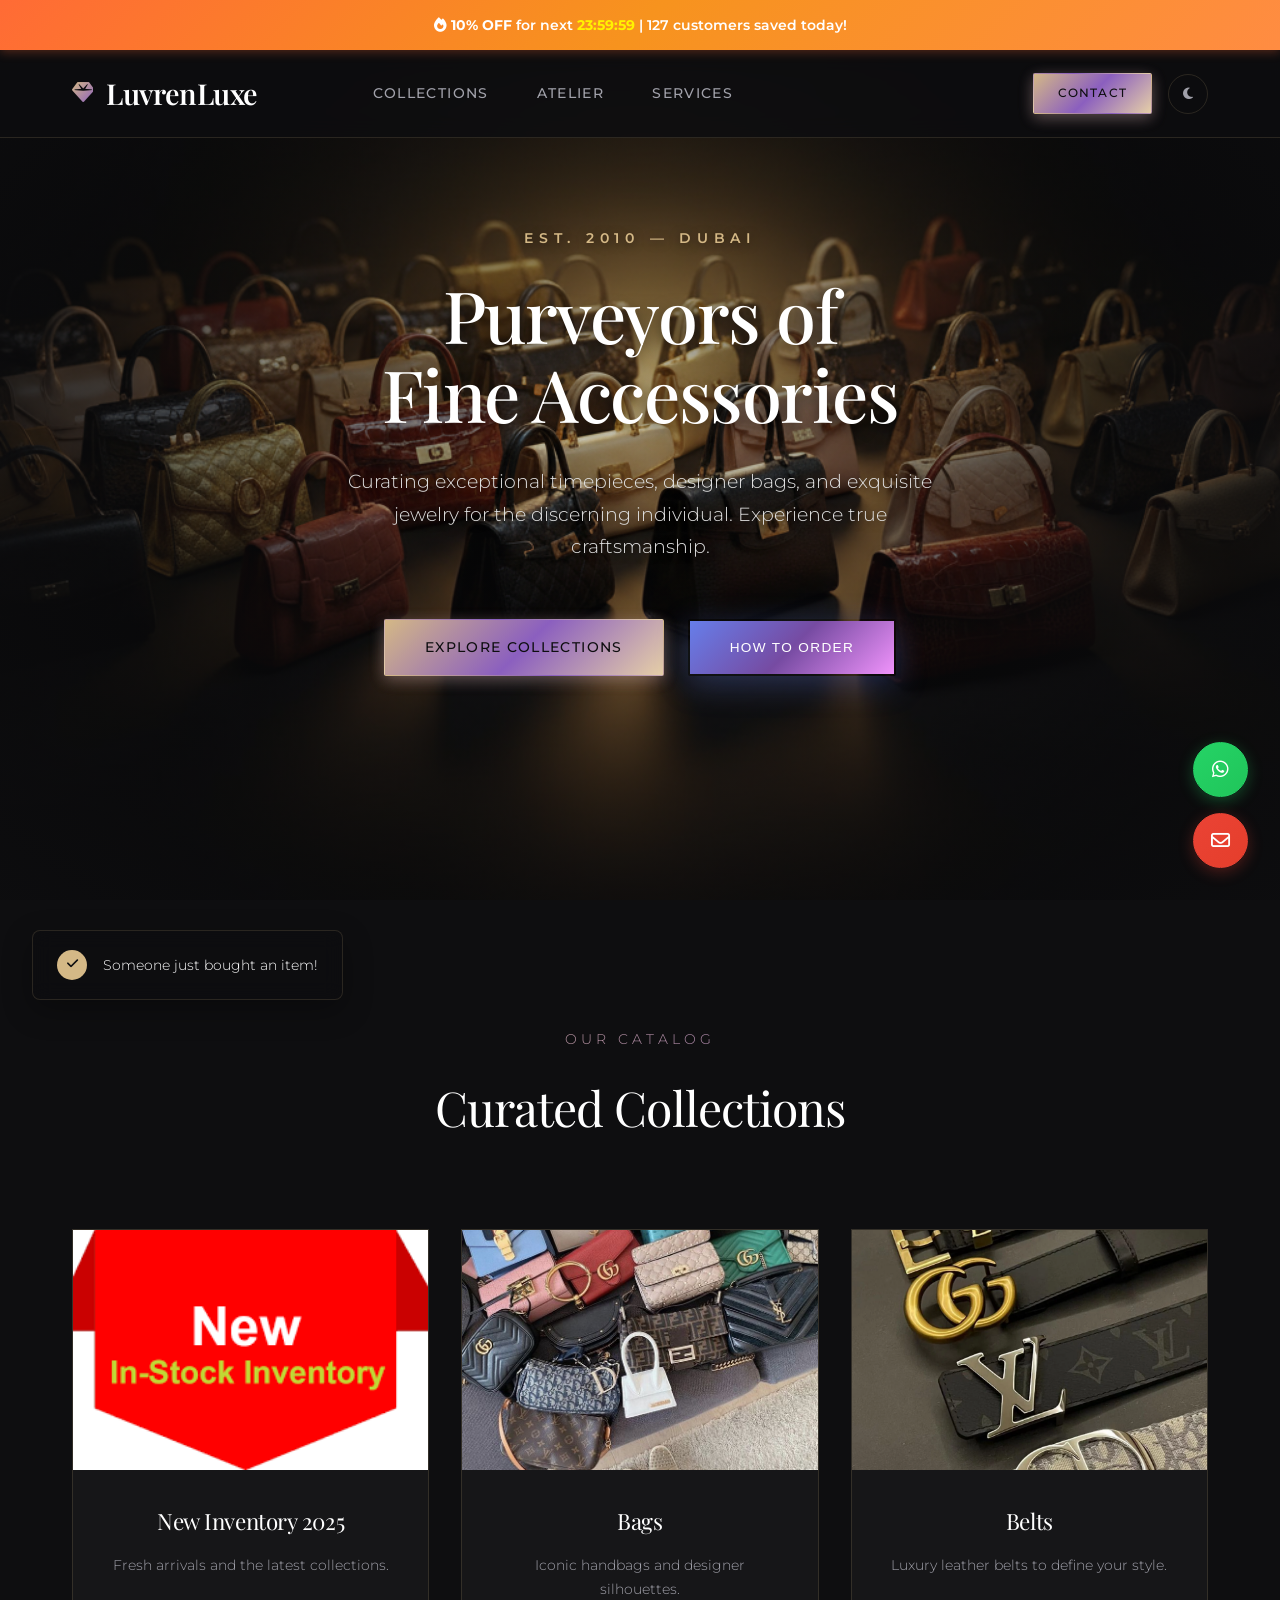
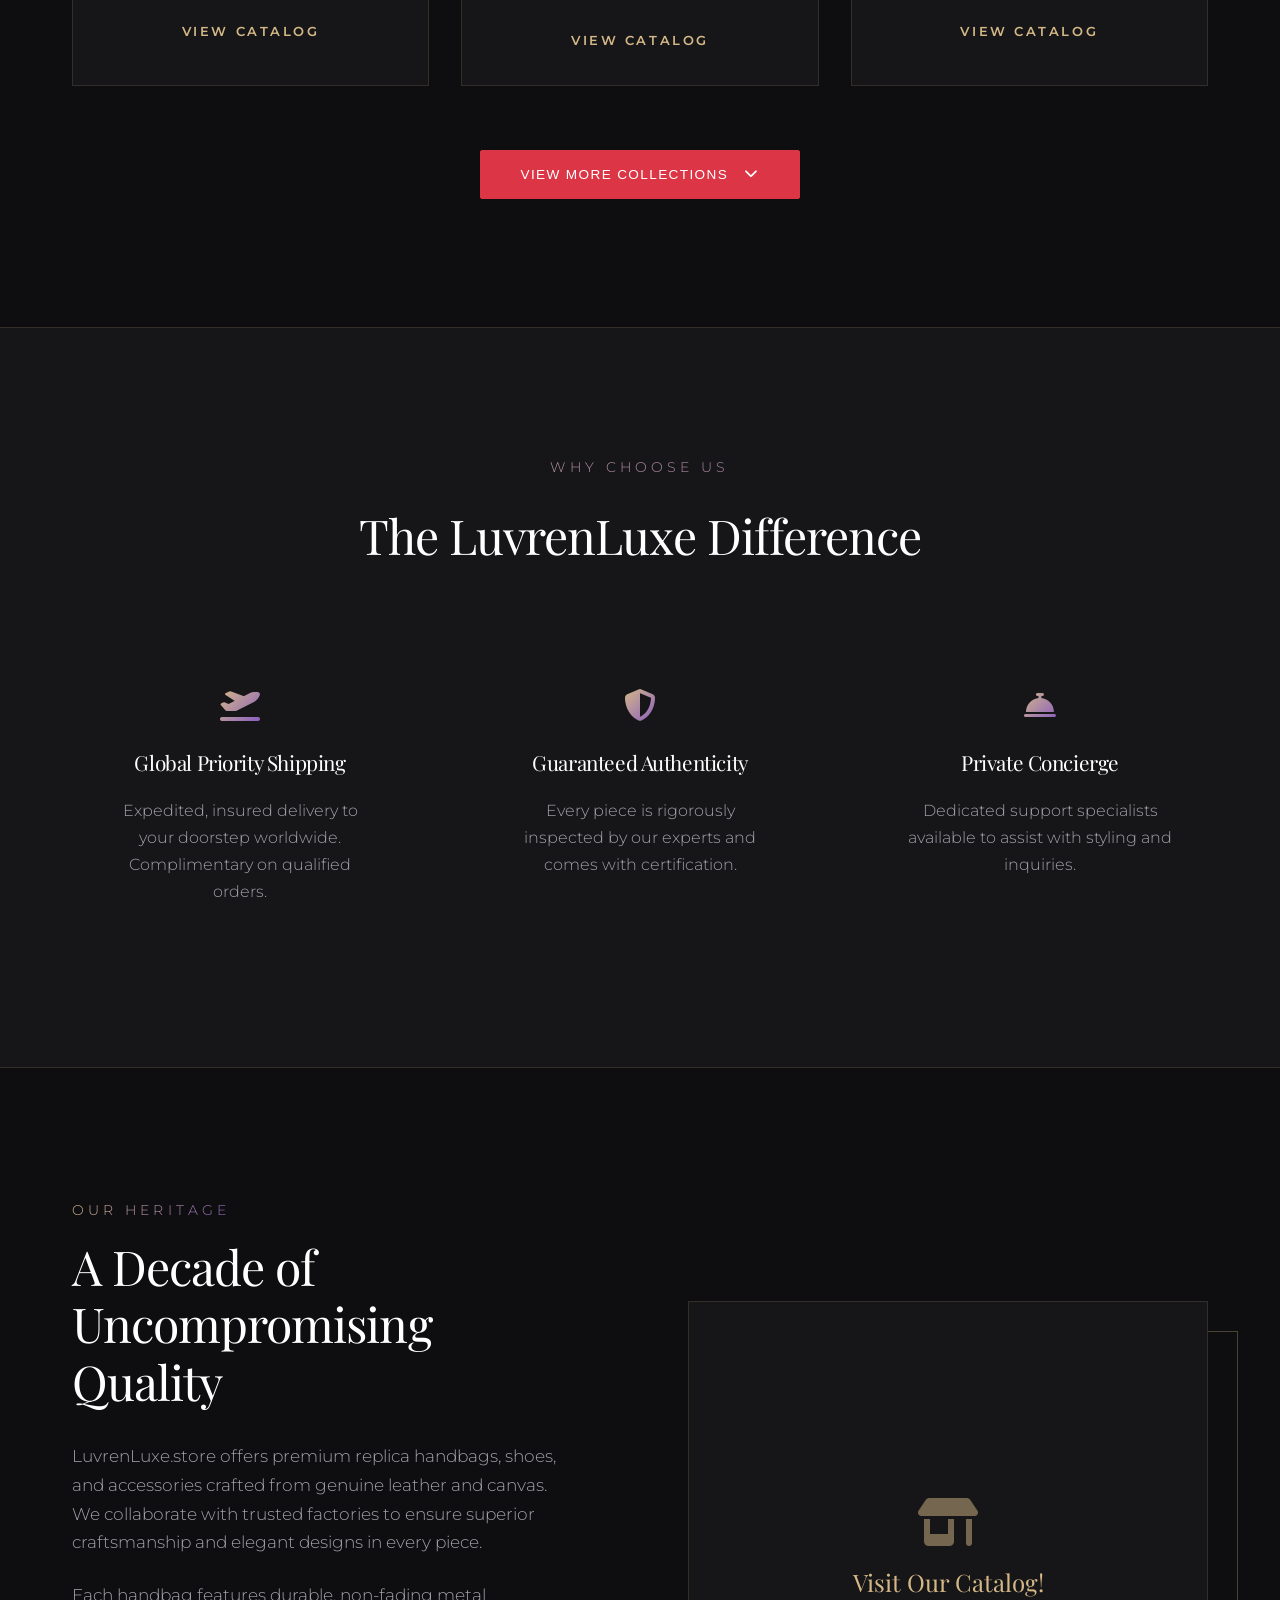
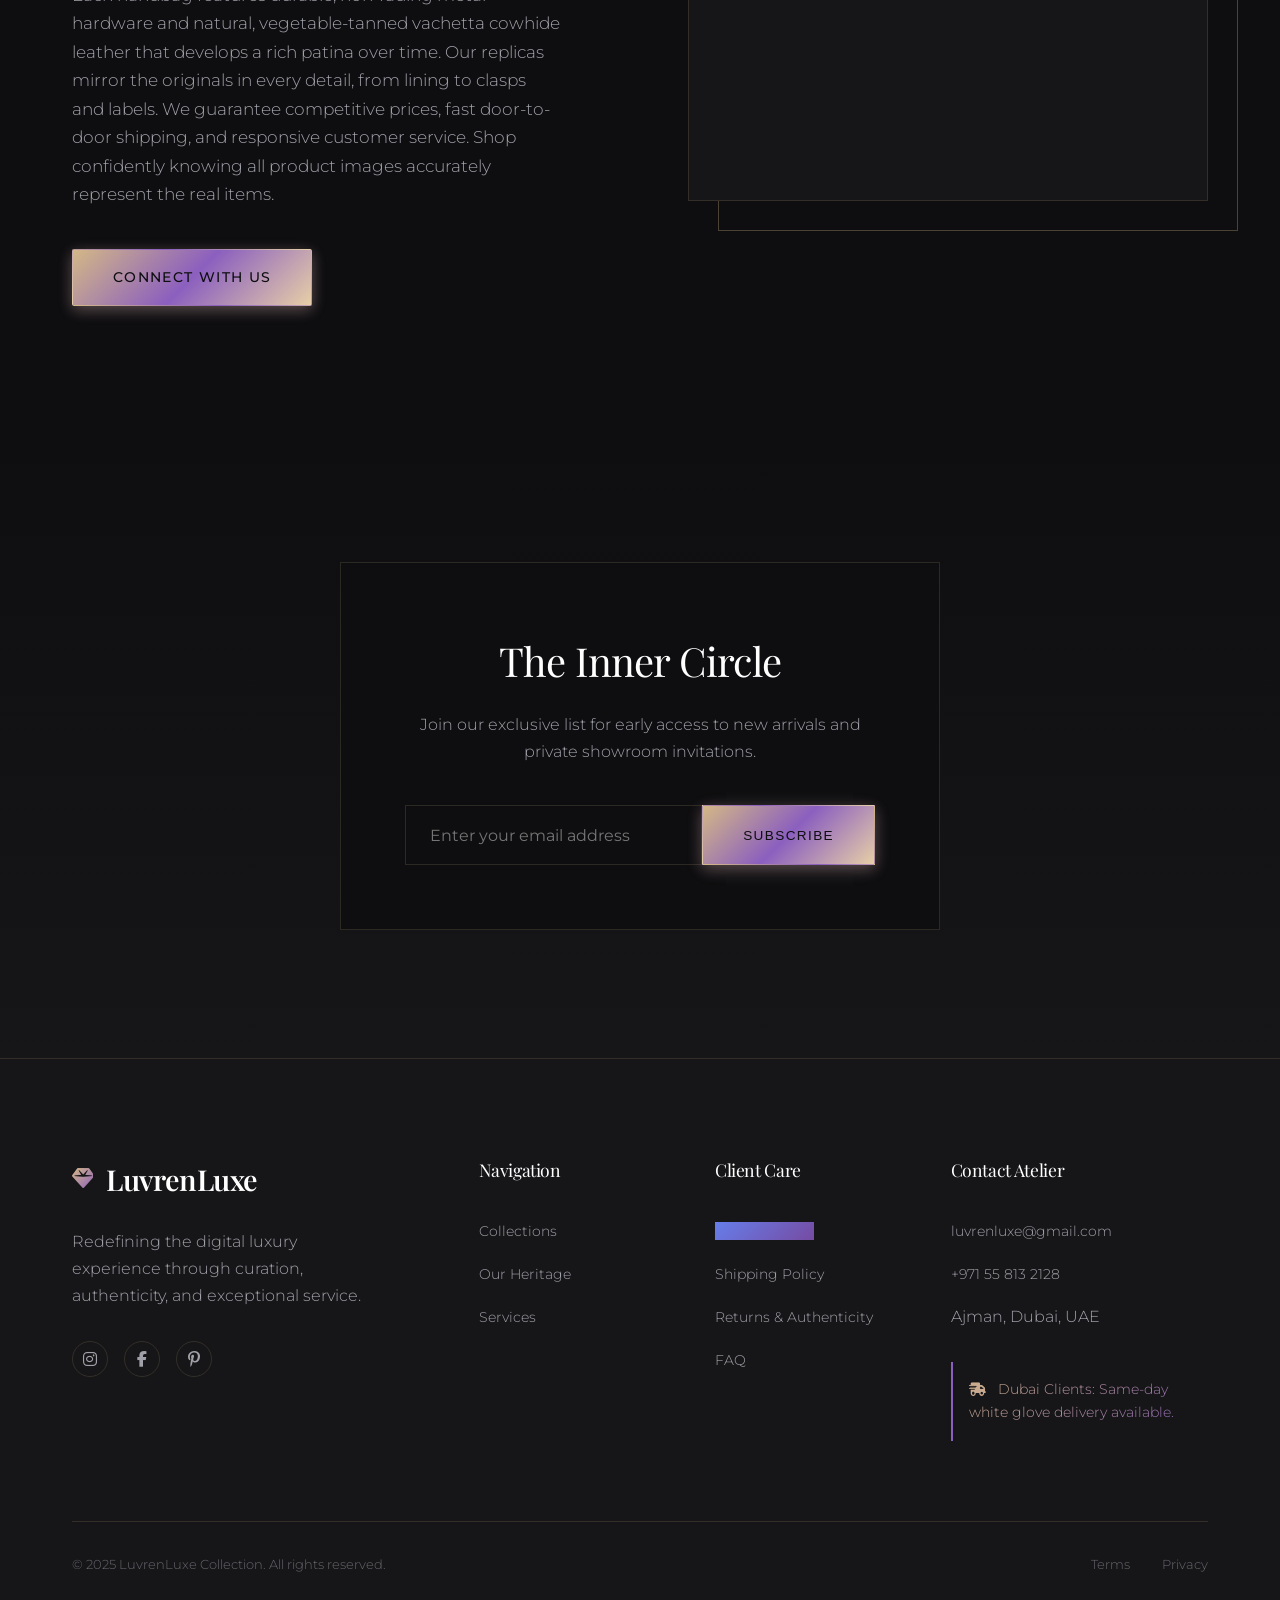
==== commit 025db254: "updated website" ====
--- a/index.html
+++ b/index.html
@@ -1,1246 +1,1556 @@
-<!DOCTYPE html>
-<html lang="en">
-<head>
-    <meta charset="UTF-8">
-    <meta name="viewport" content="width=device-width, initial-scale=1.0">
-    <title>Luxury Collection | Premium Digital Showroom</title>
-    <link rel="stylesheet" href="https://cdnjs.cloudflare.com/ajax/libs/font-awesome/6.4.0/css/all.min.css">
-    <link href="https://fonts.googleapis.com/css2?family=Inter:wght@300;400;500;600;700&display=swap" rel="stylesheet">
-    <style>
-        /* CSS Variables for Theme */
-        :root {
-            --primary: #0a0a0a;
-            --secondary: #1a1a1a;
-            --accent: #c9a96e;
-            --accent-light: #d4b887;
-            --text: #f5f5f5;
-            --text-secondary: #b0b0b0;
-            --card-bg: rgba(255, 255, 255, 0.05);
-            --card-hover: rgba(255, 255, 255, 0.08);
-            --shadow: 0 10px 30px rgba(0, 0, 0, 0.3);
-            --shadow-light: 0 5px 15px rgba(0, 0, 0, 0.2);
-            --border-radius: 12px;
-            --transition: all 0.3s ease;
-            --section-spacing: 5rem;
-        }
-
-        /* Light Theme Variables */
-        .light-theme {
-            --primary: #f8f9fa;
-            --secondary: #ffffff;
-            --text: #1a1a1a;
-            --text-secondary: #5a5a5a;
-            --card-bg: rgba(0, 0, 0, 0.03);
-            --card-hover: rgba(0, 0, 0, 0.06);
-            --shadow: 0 10px 30px rgba(0, 0, 0, 0.08);
-            --shadow-light: 0 5px 15px rgba(0, 0, 0, 0.05);
-        }
-
-        /* Base Styles */
-        * {
-            margin: 0;
-            padding: 0;
-            box-sizing: border-box;
-        }
-
-        body {
-            font-family: 'Inter', sans-serif;
-            background-color: var(--primary);
-            color: var(--text);
-            line-height: 1.6;
-            transition: var(--transition);
-            overflow-x: hidden;
-        }
-
-        .container {
-            max-width: 1200px;
-            margin: 0 auto;
-            padding: 0 1.5rem;
-        }
-
-        section {
-            padding: var(--section-spacing) 0;
-        }
-
-        /* Header & Navigation */
-        .header {
-            position: fixed;
-            top: 0;
-            left: 0;
-            width: 100%;
-            background-color: var(--secondary);
-            backdrop-filter: blur(10px);
-            z-index: 1000;
-            padding: 1rem 0;
-            border-bottom: 1px solid rgba(255, 255, 255, 0.05);
-            transition: var(--transition);
-        }
-
-        .light-theme .header {
-            border-bottom: 1px solid rgba(0, 0, 0, 0.05);
-        }
-
-        .nav {
-            display: flex;
-            justify-content: space-between;
-            align-items: center;
-        }
-
-        .logo {
-            font-size: 1.5rem;
-            font-weight: 700;
-            color: var(--text);
-            text-decoration: none;
-            display: flex;
-            align-items: center;
-            gap: 0.5rem;
-        }
-
-        .logo span {
-            color: var(--accent);
-        }
-
-        .nav-links {
-            display: flex;
-            gap: 2rem;
-        }
-
-        .nav-link {
-            color: var(--text-secondary);
-            text-decoration: none;
-            font-weight: 500;
-            transition: var(--transition);
-        }
-
-        .nav-link:hover {
-            color: var(--accent);
-        }
-
-        .theme-toggle {
-            background: none;
-            border: none;
-            color: var(--text-secondary);
-            cursor: pointer;
-            font-size: 1.2rem;
-            transition: var(--transition);
-        }
-
-        .theme-toggle:hover {
-            color: var(--accent);
-        }
-
-        /* Hero Section */
-        .hero {
-            padding-top: 8rem;
-            min-height: 100vh;
-            display: flex;
-            align-items: center;
-            background: linear-gradient(135deg, var(--primary) 0%, var(--secondary) 100%);
-        }
-
-        .hero-content {
-            max-width: 800px;
-            margin: 0 auto;
-            text-align: center;
-        }
-
-        .hero-title {
-            font-size: 3.5rem;
-            font-weight: 700;
-            margin-bottom: 1.5rem;
-            line-height: 1.2;
-        }
-
-        .hero-subtitle {
-            font-size: 1.2rem;
-            color: var(--text-secondary);
-            margin-bottom: 2.5rem;
-            max-width: 600px;
-            margin-left: auto;
-            margin-right: auto;
-        }
-
-        .cta-buttons {
-            display: flex;
-            gap: 1rem;
-            justify-content: center;
-            flex-wrap: wrap;
-        }
-
-        .btn {
-            padding: 0.9rem 2rem;
-            border-radius: var(--border-radius);
-            font-weight: 600;
-            text-decoration: none;
-            transition: var(--transition);
-            display: inline-flex;
-            align-items: center;
-            gap: 0.5rem;
-            border: none;
-            cursor: pointer;
-        }
-
-        .btn-primary {
-            background-color: var(--accent);
-            color: var(--primary);
-        }
-
-        .btn-primary:hover {
-            background-color: var(--accent-light);
-            transform: translateY(-3px);
-            box-shadow: var(--shadow-light);
-        }
-
-        .btn-secondary {
-            background-color: var(--card-bg);
-            color: var(--text);
-            border: 1px solid rgba(255, 255, 255, 0.1);
-        }
-
-        .light-theme .btn-secondary {
-            border: 1px solid rgba(0, 0, 0, 0.1);
-        }
-
-        .btn-secondary:hover {
-            background-color: var(--card-hover);
-            transform: translateY(-3px);
-            box-shadow: var(--shadow-light);
-        }
-
-        /* Categories Section */
-        .section-title {
-            font-size: 2.5rem;
-            font-weight: 700;
-            text-align: center;
-            margin-bottom: 3rem;
-            position: relative;
-        }
-
-        .section-title::after {
-            content: '';
-            position: absolute;
-            bottom: -10px;
-            left: 50%;
-            transform: translateX(-50%);
-            width: 60px;
-            height: 3px;
-            background-color: var(--accent);
-        }
-
-        .categories-grid {
-            display: grid;
-            grid-template-columns: repeat(auto-fill, minmax(280px, 1fr));
-            gap: 1.5rem;
-        }
-
-        .category-card {
-            background-color: var(--card-bg);
-            border-radius: var(--border-radius);
-            overflow: hidden;
-            transition: var(--transition);
-            border: 1px solid rgba(255, 255, 255, 0.05);
-            box-shadow: var(--shadow-light);
-        }
-
-        .light-theme .category-card {
-            border: 1px solid rgba(0, 0, 0, 0.05);
-        }
-
-        .category-card:hover {
-            transform: translateY(-5px);
-            box-shadow: var(--shadow);
-            border-color: var(--accent);
-        }
-
-        .category-img {
-            height: 180px;
-            width: 100%;
-            object-fit: cover;
-            background-color: var(--secondary);
-        }
-
-        .category-content {
-            padding: 1.5rem;
-        }
-
-        .category-title {
-            font-size: 1.2rem;
-            font-weight: 600;
-            margin-bottom: 0.5rem;
-            display: flex;
-            align-items: center;
-            gap: 0.5rem;
-        }
-
-        .category-desc {
-            font-size: 0.9rem;
-            color: var(--text-secondary);
-            margin-bottom: 1rem;
-        }
-
-        .category-link {
-            color: var(--accent);
-            text-decoration: none;
-            font-weight: 500;
-            display: flex;
-            align-items: center;
-            gap: 0.3rem;
-            transition: var(--transition);
-        }
-
-        .category-link:hover {
-            gap: 0.5rem;
-        }
-
-        .view-more-container {
-            display: flex;
-            justify-content: center;
-            margin-top: 2rem;
-        }
-
-        /* Modal Styles */
-        .modal {
-            display: none;
-            position: fixed;
-            top: 0;
-            left: 0;
-            width: 100%;
-            height: 100%;
-            background-color: rgba(0, 0, 0, 0.7);
-            z-index: 2000;
-            align-items: center;
-            justify-content: center;
-            padding: 1rem;
-        }
-
-        .modal-content {
-            background-color: var(--secondary);
-            border-radius: var(--border-radius);
-            padding: 2.5rem;
-            max-width: 700px;
-            width: 100%;
-            max-height: 80vh;
-            overflow-y: auto;
-            box-shadow: var(--shadow);
-            position: relative;
-        }
-
-        .close-modal {
-            position: absolute;
-            top: 1rem;
-            right: 1.5rem;
-            font-size: 1.5rem;
-            color: var(--text-secondary);
-            cursor: pointer;
-            transition: var(--transition);
-        }
-
-        .close-modal:hover {
-            color: var(--accent);
-        }
-
-        .modal-title {
-            font-size: 1.8rem;
-            margin-bottom: 1.5rem;
-            color: var(--accent);
-        }
-
-        .modal-subtitle {
-            font-size: 1.1rem;
-            margin-bottom: 1.5rem;
-            color: var(--text);
-        }
-
-        .steps-list {
-            margin-bottom: 2rem;
-        }
-
-        .step {
-            margin-bottom: 1rem;
-            display: flex;
-            align-items: flex-start;
-            gap: 0.8rem;
-        }
-
-        .step-number {
-            background-color: var(--accent);
-            color: var(--primary);
-            width: 24px;
-            height: 24px;
-            border-radius: 50%;
-            display: flex;
-            align-items: center;
-            justify-content: center;
-            font-size: 0.8rem;
-            font-weight: 600;
-            flex-shrink: 0;
-            margin-top: 0.1rem;
-        }
-
-        .payment-methods {
-            display: grid;
-            grid-template-columns: repeat(auto-fill, minmax(120px, 1fr));
-            gap: 1rem;
-            margin-top: 1.5rem;
-        }
-
-        .payment-method {
-            background-color: var(--card-bg);
-            padding: 0.8rem;
-            border-radius: 8px;
-            text-align: center;
-            font-size: 0.9rem;
-        }
-
-        /* Highlights Section */
-        .highlights {
-            background-color: var(--secondary);
-            border-radius: var(--border-radius);
-            padding: 3rem;
-            margin-top: 3rem;
-        }
-
-        .highlights-grid {
-            display: grid;
-            grid-template-columns: repeat(auto-fit, minmax(250px, 1fr));
-            gap: 2rem;
-        }
-
-        .highlight-card {
-            text-align: center;
-            padding: 1.5rem;
-        }
-
-        .highlight-icon {
-            font-size: 2.5rem;
-            color: var(--accent);
-            margin-bottom: 1rem;
-        }
-
-        .highlight-title {
-            font-size: 1.3rem;
-            font-weight: 600;
-            margin-bottom: 0.5rem;
-        }
-
-        .highlight-desc {
-            color: var(--text-secondary);
-            font-size: 0.95rem;
-        }
-
-        /* Brand Story Section */
-        .brand-story {
-            display: grid;
-            grid-template-columns: 1fr 1fr;
-            gap: 4rem;
-            align-items: center;
-        }
-
-        .story-content h2 {
-            font-size: 2.5rem;
-            font-weight: 700;
-            margin-bottom: 1.5rem;
-            line-height: 1.2;
-        }
-
-        .story-content p {
-            color: var(--text-secondary);
-            margin-bottom: 1.5rem;
-            font-size: 1.05rem;
-        }
-
-        .story-image {
-            border-radius: var(--border-radius);
-            overflow: hidden;
-            box-shadow: var(--shadow);
-        }
-
-        .story-image img {
-            width: 100%;
-            height: auto;
-            display: block;
-        }
-
-        /* Newsletter Section */
-        .newsletter {
-            background-color: var(--secondary);
-            border-radius: var(--border-radius);
-            padding: 4rem 2rem;
-            text-align: center;
-        }
-
-        .newsletter h2 {
-            font-size: 2.2rem;
-            font-weight: 700;
-            margin-bottom: 1rem;
-        }
-
-        .newsletter p {
-            color: var(--text-secondary);
-            max-width: 600px;
-            margin: 0 auto 2rem;
-        }
-
-        .newsletter-form {
-            display: flex;
-            max-width: 500px;
-            margin: 0 auto;
-            gap: 0.5rem;
-        }
-
-        .newsletter-input {
-            flex: 1;
-            padding: 0.9rem 1.2rem;
-            border-radius: var(--border-radius);
-            border: 1px solid rgba(255, 255, 255, 0.1);
-            background-color: var(--card-bg);
-            color: var(--text);
-            font-family: 'Inter', sans-serif;
-        }
-
-        .light-theme .newsletter-input {
-            border: 1px solid rgba(0, 0, 0, 0.1);
-        }
-
-        .newsletter-input:focus {
-            outline: none;
-            border-color: var(--accent);
-        }
-
-        /* Footer */
-        .footer {
-            background-color: var(--secondary);
-            padding: 3rem 0 1.5rem;
-            margin-top: var(--section-spacing);
-        }
-
-        .footer-content {
-            display: grid;
-            grid-template-columns: repeat(auto-fit, minmax(250px, 1fr));
-            gap: 2rem;
-            margin-bottom: 2rem;
-        }
-
-        .footer-column h3 {
-            font-size: 1.2rem;
-            font-weight: 600;
-            margin-bottom: 1.5rem;
-            position: relative;
-        }
-
-        .footer-column h3::after {
-            content: '';
-            position: absolute;
-            bottom: -5px;
-            left: 0;
-            width: 30px;
-            height: 2px;
-            background-color: var(--accent);
-        }
-
-        .footer-links {
-            list-style: none;
-        }
-
-        .footer-links li {
-            margin-bottom: 0.8rem;
-        }
-
-        .footer-links a {
-            color: var(--text-secondary);
-            text-decoration: none;
-            transition: var(--transition);
-        }
-
-        .footer-links a:hover {
-            color: var(--accent);
-            padding-left: 5px;
-        }
-
-        .social-links {
-            display: flex;
-            gap: 1rem;
-            margin-top: 1.5rem;
-        }
-
-        .social-link {
-            display: flex;
-            align-items: center;
-            justify-content: center;
-            width: 40px;
-            height: 40px;
-            border-radius: 50%;
-            background-color: var(--card-bg);
-            color: var(--text);
-            text-decoration: none;
-            transition: var(--transition);
-        }
-
-        .social-link:hover {
-            background-color: var(--accent);
-            transform: translateY(-3px);
-        }
-
-        .footer-bottom {
-            text-align: center;
-            padding-top: 1.5rem;
-            border-top: 1px solid rgba(255, 255, 255, 0.05);
-            color: var(--text-secondary);
-            font-size: 0.9rem;
-        }
-
-        .light-theme .footer-bottom {
-            border-top: 1px solid rgba(0, 0, 0, 0.05);
-        }
-
-        .dubai-note {
-            background-color: var(--accent);
-            color: var(--primary);
-            padding: 0.8rem 1.2rem;
-            border-radius: var(--border-radius);
-            margin-top: 1rem;
-            font-weight: 600;
-            text-align: center;
-        }
-
-        /* Sticky Contact Bar */
-        .contact-bar {
-            position: fixed;
-            bottom: 2rem;
-            right: 2rem;
-            z-index: 1000;
-            display: flex;
-            flex-direction: column;
-            gap: 0.8rem;
-        }
-
-        .contact-btn {
-            width: 50px;
-            height: 50px;
-            border-radius: 50%;
-            display: flex;
-            align-items: center;
-            justify-content: center;
-            color: white;
-            text-decoration: none;
-            font-size: 1.3rem;
-            box-shadow: var(--shadow);
-            transition: var(--transition);
-            position: relative;
-        }
-
-        .contact-btn:hover {
-            transform: scale(1.1);
-        }
-
-        .contact-btn.whatsapp {
-            background-color: #25D366;
-        }
-
-        .contact-btn.instagram {
-            background: radial-gradient(circle at 30% 107%, #fdf497 0%, #fdf497 5%, #fd5949 45%, #d6249f 60%, #285AEB 90%);
-        }
-
-        .contact-btn.email {
-            background-color: #EA4335;
-        }
-
-        .contact-tooltip {
-            position: absolute;
-            right: 60px;
-            background-color: var(--secondary);
-            padding: 0.5rem 1rem;
-            border-radius: var(--border-radius);
-            font-size: 0.9rem;
-            white-space: nowrap;
-            opacity: 0;
-            pointer-events: none;
-            transition: var(--transition);
-            box-shadow: var(--shadow-light);
-        }
-
-        .contact-btn:hover .contact-tooltip {
-            opacity: 1;
-            right: 65px;
-        }
-
-        /* Responsive Design */
-        @media (max-width: 992px) {
-            .brand-story {
-                grid-template-columns: 1fr;
-                gap: 2rem;
-            }
-            
-            .story-content h2 {
-                font-size: 2rem;
-            }
-            
-            .hero-title {
-                font-size: 2.8rem;
-            }
-        }
-
-        @media (max-width: 768px) {
-            .nav-links {
-                display: none;
-            }
-            
-            .hero-title {
-                font-size: 2.2rem;
-            }
-            
-            .section-title {
-                font-size: 2rem;
-            }
-            
-            .newsletter-form {
-                flex-direction: column;
-            }
-            
-            .contact-bar {
-                bottom: 1rem;
-                right: 1rem;
-            }
-            
-            .modal-content {
-                padding: 1.5rem;
-            }
-            
-            .payment-methods {
-                grid-template-columns: repeat(auto-fill, minmax(100px, 1fr));
-            }
-        }
-
-        @media (max-width: 576px) {
-            .hero {
-                padding-top: 6rem;
-            }
-            
-            .hero-title {
-                font-size: 1.8rem;
-            }
-            
-            .hero-subtitle {
-                font-size: 1rem;
-            }
-            
-            .btn {
-                padding: 0.8rem 1.5rem;
-                font-size: 0.9rem;
-            }
-            
-            .categories-grid {
-                grid-template-columns: 1fr;
-            }
-            
-            .highlights {
-                padding: 2rem 1.5rem;
-            }
-            
-            .highlights-grid {
-                grid-template-columns: 1fr;
-            }
-        }
-
-        /* Animations */
-        @keyframes fadeIn {
-            from { opacity: 0; transform: translateY(20px); }
-            to { opacity: 1; transform: translateY(0); }
-        }
-
-        .fade-in {
-            animation: fadeIn 0.8s ease forwards;
-        }
-
-        .delay-1 { animation-delay: 0.1s; }
-        .delay-2 { animation-delay: 0.2s; }
-        .delay-3 { animation-delay: 0.3s; }
-        .delay-4 { animation-delay: 0.4s; }
-        .delay-5 { animation-delay: 0.5s; }
-        
-        /* Hidden categories */
-        .hidden-category {
-            display: none;
-        }
-    </style>
-</head>
-<body>
-    <!-- Header -->
-    <header class="header">
-        <div class="container">
-            <nav class="nav">
-                <a href="#" class="logo">
-                    <i class="fas fa-gem"></i> Luxury<span>Collection</span>
-                </a>
-                <div class="nav-links">
-                    <a href="#categories" class="nav-link">Categories</a>
-                    <a href="#story" class="nav-link">Our Story</a>
-                    <a href="#highlights" class="nav-link">Highlights</a>
-                    <a href="#contact" class="nav-link">Contact</a>
-                </div>
-                <button class="theme-toggle" id="themeToggle">
-                    <i class="fas fa-moon"></i>
-                </button>
-            </nav>
-        </div>
-    </header>
-
-    <!-- Hero Section -->
-    <section class="hero">
-        <div class="container">
-            <div class="hero-content fade-in">
-                <h1 class="hero-title">Premium Accessories for the Discerning Individual</h1>
-                <p class="hero-subtitle">Discover our curated collection of luxury watches, designer bags, exquisite jewelry, and more. Each piece tells a story of craftsmanship and elegance.</p>
-                <div class="cta-buttons">
-                    <a href="#categories" class="btn btn-primary">
-                        <i class="fas fa-shopping-bag"></i> Explore Collection
-                    </a>
-                    <a href="#story" class="btn btn-secondary">
-                        <i class="fas fa-play-circle"></i> Our Story
-                    </a>
-                    <button class="btn btn-secondary" id="howToOrderBtn">
-                        <i class="fas fa-question-circle"></i> How to Order
-                    </button>
-                </div>
-            </div>
-        </div>
-    </section>
-
-    <!-- Categories Section -->
-    <section id="categories" class="categories">
-        <div class="container">
-            <h2 class="section-title fade-in">Our Collections</h2>
-            <div class="categories-grid">
-                <!-- First 3 visible categories -->
-                <div class="category-card fade-in delay-1">
-                    <div class="category-img" style="background: linear-gradient(45deg, #1a1a1a, #2d2d2d); display: flex; align-items: center; justify-content: center;">
-                        <img src="https://drive.google.com/uc?export=view&id=1b6RPO3Yb8yf77roCnBi-yaaI6izmMvGN" alt="New Inventory" style="width: 100%; height: 100%; object-fit: cover;">
-                    </div>
-                    <div class="category-content">
-                        <h3 class="category-title">New Inventory 2025</h3>
-                        <p class="category-desc">Fresh arrivals and latest collections for 2025.</p>
-                        <a href="https://drive.google.com/drive/folders/1b6RPO3Yb8yf77roCnBi-yaaI6izmMvGN?usp=drive_link" class="category-link" target="_blank">
-                            View Collection <i class="fas fa-arrow-right"></i>
-                        </a>
-                    </div>
-                </div>
-
-                <div class="category-card fade-in delay-2">
-                    <div class="category-img" style="background: linear-gradient(45deg, #1a1a1a, #2d2d2d); display: flex; align-items: center; justify-content: center;">
-                        <img src="https://drive.google.com/uc?export=view&id=1BYGZ3eSeyv2T6EPnX87U6fViG9_iVMjz" alt="Designer Bags" style="width: 100%; height: 100%; object-fit: cover;">
-                    </div>
-                    <div class="category-content">
-                        <h3 class="category-title">Designer Bags</h3>
-                        <p class="category-desc">Premium handbags and accessories from luxury fashion houses.</p>
-                        <a href="https://drive.google.com/drive/folders/1T2SuGpddbDJsKtnCY5yjZ5hhw1KIOTsX?usp=drive_link" class="category-link" target="_blank">
-                            View Collection <i class="fas fa-arrow-right"></i>
-                        </a>
-                    </div>
-                </div>
-
-                <div class="category-card fade-in delay-3">
-                    <div class="category-img" style="background: linear-gradient(45deg, #1a1a1a, #2d2d2d); display: flex; align-items: center; justify-content: center;">
-                        <img src="https://drive.google.com/uc?export=view&id=1yxQKpPrh0EFlR-7hYBXr9yxZRWOSTgnK" alt="Watches" style="width: 100%; height: 100%; object-fit: cover;">
-                    </div>
-                    <div class="category-content">
-                        <h3 class="category-title">Watches</h3>
-                        <p class="category-desc">Luxury timepieces from leading Swiss and European brands.</p>
-                        <a href="https://drive.google.com/drive/folders/1tC_qoxehVztvTAgePvDwxR22HXC01PxR?usp=drive_link" class="category-link" target="_blank">
-                            View Collection <i class="fas fa-arrow-right"></i>
-                        </a>
-                    </div>
-                </div>
-
-                <!-- Hidden categories -->
-                <div class="category-card hidden-category">
-                    <div class="category-img" style="background: linear-gradient(45deg, #1a1a1a, #2d2d2d); display: flex; align-items: center; justify-content: center;">
-                        <i class="fas fa-star" style="font-size: 3rem; color: #c9a96e;"></i>
-                    </div>
-                    <div class="category-content">
-                        <h3 class="category-title">Highlights</h3>
-                        <p class="category-desc">Featured products and special offers.</p>
-                        <a href="https://drive.google.com/drive/folders/1l3y4EEM6mp7KbH6ogRBH56lAFxtzRYNh?usp=drive_link" class="category-link" target="_blank">
-                            View Collection <i class="fas fa-arrow-right"></i>
-                        </a>
-                    </div>
-                </div>
-
-                <div class="category-card hidden-category">
-                    <div class="category-img" style="background: linear-gradient(45deg, #1a1a1a, #2d2d2d); display: flex; align-items: center; justify-content: center;">
-                        <img src="https://drive.google.com/uc?export=view&id=1GTy3sRmAs5WYLkj0b9daaFhfs9dxg8uj" alt="Wallets" style="width: 100%; height: 100%; object-fit: cover;">
-                    </div>
-                    <div class="category-content">
-                        <h3 class="category-title">Wallets</h3>
-                        <p class="category-desc">Premium leather wallets and card holders.</p>
-                        <a href="https://drive.google.com/drive/folders/1aLLwCQovIrWN6o10svXHsGA58Z2UA2nL?usp=drive_link" class="category-link" target="_blank">
-                            View Collection <i class="fas fa-arrow-right"></i>
-                        </a>
-                    </div>
-                </div>
-
-                <div class="category-card hidden-category">
-                    <div class="category-img" style="background: linear-gradient(45deg, #1a1a1a, #2d2d2d); display: flex; align-items: center; justify-content: center;">
-                        <i class="fas fa-play-circle" style="font-size: 3rem; color: #c9a96e;"></i>
-                    </div>
-                    <div class="category-content">
-                        <h3 class="category-title">Videos Before Delivery</h3>
-                        <p class="category-desc">See your products before they arrive.</p>
-                        <a href="https://drive.google.com/drive/folders/1YR3xyGnctAQXPdBLL9J8-ykugzLJWJJ8?usp=drive_link" class="category-link" target="_blank">
-                            View Collection <i class="fas fa-arrow-right"></i>
-                        </a>
-                    </div>
-                </div>
-
-                <div class="category-card hidden-category">
-                    <div class="category-img" style="background: linear-gradient(45deg, #1a1a1a, #2d2d2d); display: flex; align-items: center; justify-content: center;">
-                        <i class="fas fa-comment-alt" style="font-size: 3rem; color: #c9a96e;"></i>
-                    </div>
-                    <div class="category-content">
-                        <h3 class="category-title">Customer Reviews</h3>
-                        <p class="category-desc">See what our customers are saying.</p>
-                        <a href="https://drive.google.com/drive/folders/1NsfstzbuC8rq-4jSxIuWjdD4pVTUTbKU?usp=drive_link" class="category-link" target="_blank">
-                            View Collection <i class="fas fa-arrow-right"></i>
-                        </a>
-                    </div>
-                </div>
-
-                <div class="category-card hidden-category">
-                    <div class="category-img" style="background: linear-gradient(45deg, #1a1a1a, #2d2d2d); display: flex; align-items: center; justify-content: center;">
-                        <img src="https://drive.google.com/uc?export=view&id=1OuJe3wYsBdQDBDTQNC3Q1qOEtVqF0Zy6" alt="Shoes" style="width: 100%; height: 100%; object-fit: cover;">
-                    </div>
-                    <div class="category-content">
-                        <h3 class="category-title">Shoes</h3>
-                        <p class="category-desc">Elegant footwear for every occasion.</p>
-                        <a href="https://drive.google.com/drive/folders/1mPeb0bTJUtQs8aXxRuxd0n2FO4tJ-Q69?usp=drive_link" class="category-link" target="_blank">
-                            View Collection <i class="fas fa-arrow-right"></i>
-                        </a>
-                    </div>
-                </div>
-
-                <div class="category-card hidden-category">
-                    <div class="category-img" style="background: linear-gradient(45deg, #1a1a1a, #2d2d2d); display: flex; align-items: center; justify-content: center;">
-                        <img src="https://drive.google.com/uc?export=view&id=1AS-HES40O9Z2UMI5LArjFLogwVt1JAT0" alt="Belts" style="width: 100%; height: 100%; object-fit: cover;">
-                    </div>
-                    <div class="category-content">
-                        <h3 class="category-title">Belts</h3>
-                        <p class="category-desc">Complete your look with our premium belts.</p>
-                        <a href="https://drive.google.com/drive/folders/1zjVOcv5t5Zi1EJv12QL5WqpKeG9X82um?usp=drive_link" class="category-link" target="_blank">
-                            View Collection <i class="fas fa-arrow-right"></i>
-                        </a>
-                    </div>
-                </div>
-
-                <div class="category-card hidden-category">
-                    <div class="category-img" style="background: linear-gradient(45deg, #1a1a1a, #2d2d2d); display: flex; align-items: center; justify-content: center;">
-                        <img src="https://drive.google.com/uc?export=view&id=1bH_MJckwfqRkTP-G8ZjivRPpGM7VM0Po" alt="Accessories" style="width: 100%; height: 100%; object-fit: cover;">
-                    </div>
-                    <div class="category-content">
-                        <h3 class="category-title">Accessories</h3>
-                        <p class="category-desc">Complete your look with our accessories.</p>
-                        <a href="https://drive.google.com/drive/folders/1QSNHXObXXWrobW557xue6FLQPdzN5cdX?usp=drive_link" class="category-link" target="_blank">
-                            View Collection <i class="fas fa-arrow-right"></i>
-                        </a>
-                    </div>
-                </div>
-
-                <div class="category-card hidden-category">
-                    <div class="category-img" style="background: linear-gradient(45deg, #1a1a1a, #2d2d2d); display: flex; align-items: center; justify-content: center;">
-                        <img src="https://drive.google.com/uc?export=view&id=1XcXB_5Z0FAA1OCuVatxb5BFC1C6chBh3" alt="Jewellery" style="width: 100%; height: 100%; object-fit: cover;">
-                    </div>
-                    <div class="category-content">
-                        <h3 class="category-title">Jewellery</h3>
-                        <p class="category-desc">Exquisite pieces to complement your style.</p>
-                        <a href="https://drive.google.com/drive/folders/1E90hgZIPJjZp2FEphQV3GBS5nlezah1V?usp=drive_link" class="category-link" target="_blank">
-                            View Collection <i class="fas fa-arrow-right"></i>
-                        </a>
-                    </div>
-                </div>
-            </div>
-            <div class="view-more-container">
-                <button class="btn btn-secondary" id="viewMoreBtn">
-                    <i class="fas fa-chevron-down"></i> View More Categories
-                </button>
-            </div>
-        </div>
-    </section>
-
-    <!-- Highlights Section -->
-    <section id="highlights" class="highlights-section">
-        <div class="container">
-            <div class="highlights">
-                <h2 class="section-title fade-in">Why Choose Us</h2>
-                <div class="highlights-grid">
-                    <div class="highlight-card fade-in delay-1">
-                        <div class="highlight-icon">
-                            <i class="fas fa-shipping-fast"></i>
-                        </div>
-                        <h3 class="highlight-title">Fast Shipping</h3>
-                        <p class="highlight-desc">Free express shipping on orders over $500. Delivery within 3-5 business days.</p>
-                    </div>
-                    <div class="highlight-card fade-in delay-2">
-                        <div class="highlight-icon">
-                            <i class="fas fa-award"></i>
-                        </div>
-                        <h3 class="highlight-title">Authenticity Guaranteed</h3>
-                        <p class="highlight-desc">All our products are 100% authentic with certificates of authenticity.</p>
-                    </div>
-                    <div class="highlight-card fade-in delay-3">
-                        <div class="highlight-icon">
-                            <i class="fas fa-headset"></i>
-                        </div>
-                        <h3 class="highlight-title">Premium Support</h3>
-                        <p class="highlight-desc">Dedicated customer service team available to assist you with any inquiries.</p>
-                    </div>
-                </div>
-            </div>
-        </div>
-    </section>
-
-    <!-- Brand Story Section -->
-    <section id="story" class="brand-story-section">
-        <div class="container">
-            <div class="brand-story">
-                <div class="story-content fade-in">
-                    <h2>Our Story of Craftsmanship</h2>
-                    <p>Founded in 2010, Luxury Collection began as a small boutique with a passion for exceptional craftsmanship and timeless design. Today, we curate the finest accessories from around the world, bringing our customers pieces that embody elegance and sophistication.</p>
-                    <p>Each item in our collection is carefully selected for its quality, design, and story. We believe that luxury is not just about price, but about the artistry and attention to detail that goes into creating something truly special.</p>
-                    <a href="#contact" class="btn btn-primary">
-                        <i class="fas fa-envelope"></i> Get In Touch
-                    </a>
-                </div>
-                <div class="story-image fade-in delay-1">
-                    <!-- Placeholder for story image -->
-                    <div style="width: 100%; height: 400px; background: linear-gradient(45deg, #1a1a1a, #2d2d2d); display: flex; align-items: center; justify-content: center; color: #c9a96e; font-size: 1.5rem;">
-                        <i class="fas fa-store" style="margin-right: 10px;"></i> Our Showroom
-                    </div>
-                </div>
-            </div>
-        </div>
-    </section>
-
-    <!-- Newsletter Section -->
-    <section class="newsletter-section">
-        <div class="container">
-            <div class="newsletter fade-in">
-                <h2>Stay Updated</h2>
-                <p>Subscribe to our newsletter to receive updates on new arrivals, exclusive offers, and styling tips.</p>
-                <form class="newsletter-form">
-                    <input type="email" class="newsletter-input" placeholder="Your email address" required>
-                    <button type="submit" class="btn btn-primary">Subscribe</button>
-                </form>
-            </div>
-        </div>
-    </section>
-
-    <!-- Footer -->
-    <footer class="footer" id="contact">
-        <div class="container">
-            <div class="footer-content">
-                <div class="footer-column">
-                    <h3>Luxury Collection</h3>
-                    <p style="color: var(--text-secondary); margin-bottom: 1.5rem;">Premium accessories for those who appreciate quality and design.</p>
-                    <div class="social-links">
-                        <a href="#" class="social-link"><i class="fab fa-instagram"></i></a>
-                        <a href="#" class="social-link"><i class="fab fa-facebook"></i></a>
-                        <a href="#" class="social-link"><i class="fab fa-pinterest"></i></a>
-                        <a href="#" class="social-link"><i class="fab fa-tiktok"></i></a>
-                    </div>
-                </div>
-                <div class="footer-column">
-                    <h3>Quick Links</h3>
-                    <ul class="footer-links">
-                        <li><a href="#categories">Categories</a></li>
-                        <li><a href="#highlights">Highlights</a></li>
-                        <li><a href="#story">Our Story</a></li>
-                        <li><a href="#contact">Contact</a></li>
-                    </ul>
-                </div>
-                <div class="footer-column">
-                    <h3>Customer Service</h3>
-                    <ul class="footer-links">
-                        <li><a href="#">Shipping Information</a></li>
-                        <li><a href="#">Returns & Exchanges</a></li>
-                        <li><a href="#">Size Guide</a></li>
-                        <li><a href="#">FAQs</a></li>
-                    </ul>
-                </div>
-                <div class="footer-column">
-                    <h3>Contact Info</h3>
-                    <ul class="footer-links">
-                        <li><i class="fas fa-envelope" style="margin-right: 8px;"></i> moderntotehub@gmail.com</li>
-                        <li><i class="fas fa-phone" style="margin-right: 8px;"></i> +971 55 813 2128</li>
-                        <li><i class="fas fa-map-marker-alt" style="margin-right: 8px;"></i> Ajman, Dubai</li>
-                    </ul>
-                    <div class="dubai-note">
-                        For Dubai customers: Same day delivery with cash on delivery available
-                    </div>
-                </div>
-            </div>
-            <div class="footer-bottom">
-                <p>&copy; 2023 Luxury Collection. All rights reserved.</p>
-            </div>
-        </div>
-    </footer>
-
-    <!-- Sticky Contact Bar -->
-    <div class="contact-bar">
-        <a href="https://wa.me/971558132128" class="contact-btn whatsapp" target="_blank">
-            <i class="fab fa-whatsapp"></i>
-            <span class="contact-tooltip">Chat on WhatsApp</span>
-        </a>
-        <a href="https://instagram.com/luxurycollection" class="contact-btn instagram" target="_blank">
-            <i class="fab fa-instagram"></i>
-            <span class="contact-tooltip">Follow on Instagram</span>
-        </a>
-        <a href="mailto:moderntotehub@gmail.com" class="contact-btn email">
-            <i class="fas fa-envelope"></i>
-            <span class="contact-tooltip">Send us an Email</span>
-        </a>
-    </div>
-
-    <!-- How to Order Modal -->
-    <div class="modal" id="howToOrderModal">
-        <div class="modal-content">
-            <span class="close-modal" id="closeModal">&times;</span>
-            <h2 class="modal-title">How to Order</h2>
-            <p class="modal-subtitle">Follow these simple steps to place your order:</p>
-            
-            <div class="steps-list">
-                <div class="step">
-                    <div class="step-number">1</div>
-                    <div>Visit our catalog and take screenshots of all items you like</div>
-                </div>
-                <div class="step">
-                    <div class="step-number">2</div>
-                    <div>Click on WhatsApp and send us the images</div>
-                </div>
-                <div class="step">
-                    <div class="step-number">3</div>
-                    <div>We will send you the prices for your selected items</div>
-                </div>
-                <div class="step">
-                    <div class="step-number">4</div>
-                    <div>Confirm your order</div>
-                </div>
-                <div class="step">
-                    <div class="step-number">5</div>
-                    <div>Before delivery, we will send you a video for final approval</div>
-                </div>
-                <div class="step">
-                    <div class="step-number">6</div>
-                    <div>After approval, we will ship your product</div>
-                </div>
-                <div class="step">
-                    <div class="step-number">7</div>
-                    <div>This entire process takes 4-10 working days</div>
-                </div>
-            </div>
-            
-            <h3 style="margin-bottom: 1rem;">Available Payment Methods:</h3>
-            <div class="payment-methods">
-                <div class="payment-method">PayPal</div>
-                <div class="payment-method">Stripe</div>
-                <div class="payment-method">Amazon Pay</div>
-                <div class="payment-method">Worldpay</div>
-                <div class="payment-method">Western Union</div>
-                <div class="payment-method">GoCardless</div>
-                <div class="payment-method">Sage Pay</div>
-                <div class="payment-method">2Checkout</div>
-                <div class="payment-method">Affirm</div>
-                <div class="payment-method">Alipay</div>
-                <div class="payment-method">Klarna</div>
-                <div class="payment-method">Payoneer</div>
-                <div class="payment-method">Verifone</div>
-                <div class="payment-method">And Others</div>
-            </div>
-        </div>
-    </div>
-
-    <script>
-        // Theme Toggle Functionality
-        const themeToggle = document.getElementById('themeToggle');
-        const themeIcon = themeToggle.querySelector('i');
-        
-        themeToggle.addEventListener('click', () => {
-            document.body.classList.toggle('light-theme');
-            
-            if (document.body.classList.contains('light-theme')) {
-                themeIcon.classList.remove('fa-moon');
-                themeIcon.classList.add('fa-sun');
-            } else {
-                themeIcon.classList.remove('fa-sun');
-                themeIcon.classList.add('fa-moon');
-            }
-        });
-
-        // Scroll Animation
-        const observerOptions = {
-            threshold: 0.1,
-            rootMargin: '0px 0px -50px 0px'
-        };
-
-        const observer = new IntersectionObserver((entries) => {
-            entries.forEach(entry => {
-                if (entry.isIntersecting) {
-                    entry.target.classList.add('fade-in');
-                }
-            });
-        }, observerOptions);
-
-        // Observe elements for scroll animation
-        document.querySelectorAll('.section-title, .category-card, .highlight-card, .brand-story > *').forEach(el => {
-            observer.observe(el);
-        });
-
-        // Newsletter Form Submission
-        const newsletterForm = document.querySelector('.newsletter-form');
-        newsletterForm.addEventListener('submit', (e) => {
-            e.preventDefault();
-            const email = newsletterForm.querySelector('input').value;
-            alert(`Thank you for subscribing with ${email}! You'll receive our latest updates soon.`);
-            newsletterForm.reset();
-        });
-
-        // How to Order Modal
-        const howToOrderBtn = document.getElementById('howToOrderBtn');
-        const howToOrderModal = document.getElementById('howToOrderModal');
-        const closeModal = document.getElementById('closeModal');
-
-        howToOrderBtn.addEventListener('click', () => {
-            howToOrderModal.style.display = 'flex';
-        });
-
-        closeModal.addEventListener('click', () => {
-            howToOrderModal.style.display = 'none';
-        });
-
-        window.addEventListener('click', (e) => {
-            if (e.target === howToOrderModal) {
-                howToOrderModal.style.display = 'none';
-            }
-        });
-
-        // View More Categories
-        const viewMoreBtn = document.getElementById('viewMoreBtn');
-        const hiddenCategories = document.querySelectorAll('.hidden-category');
-        let categoriesVisible = false;
-
-        viewMoreBtn.addEventListener('click', () => {
-            if (!categoriesVisible) {
-                hiddenCategories.forEach(category => {
-                    category.style.display = 'block';
-                    category.classList.add('fade-in');
-                });
-                viewMoreBtn.innerHTML = '<i class="fas fa-chevron-up"></i> View Less Categories';
-                categoriesVisible = true;
-            } else {
-                hiddenCategories.forEach(category => {
-                    category.style.display = 'none';
-                });
-                viewMoreBtn.innerHTML = '<i class="fas fa-chevron-down"></i> View More Categories';
-                categoriesVisible = false;
-            }
-        });
-    </script>
-</body>
+<!DOCTYPE html>
+<html lang="en">
+<head>
+    <meta charset="UTF-8">
+    <meta name="viewport" content="width=device-width, initial-scale=1.0">
+    <title>LuvrenLuxe | Curated Digital Showroom</title>
+    <link rel="stylesheet" href="https://cdnjs.cloudflare.com/ajax/libs/font-awesome/6.4.0/css/all.min.css">
+    <link href="https://fonts.googleapis.com/css2?family=Montserrat:wght@300;400;500;600&family=Playfair+Display:ital,wght@0,400;0,500;0,600;1,400&display=swap" rel="stylesheet">
+    <style>
+        /* --- PREMIUM THEME VARIABLES --- */
+        :root {
+            /* Core Palette - Deep Gunmetal & Champagne with Purple Elite Mix */
+            --bg-main: #0e0e10;
+            --bg-secondary: #161618;
+            --bg-tertiary: #1c1c1f;
+            
+            --accent-gold: #d4b886;      /* Muted Champagne Gold */
+            --accent-gold-light: #e6cfa7;
+            --accent-purple: #8b5fbf;     /* Elite Purple */
+            --accent-purple-light: #a478d1;
+            
+            --text-primary: #ffffff;
+            --text-secondary: #a1a1aa;
+            --text-muted: #66666e;
+            
+            --border-subtle: rgba(212, 184, 134, 0.15); /* Subtle Gold Border */
+            --border-purple: rgba(139, 95, 191, 0.2);   /* Purple Border */
+            --glass-bg: rgba(14, 14, 16, 0.85);
+            
+            --section-spacing: 8rem; /* More breathing room */
+            --radius-sm: 4px;      /* Sharper corners for luxury feel */
+            --radius-md: 8px;
+            --transition-smooth: all 0.5s cubic-bezier(0.4, 0, 0.2, 1); /* Slower, smoother transitions */
+        }
+
+        /* Light Theme Overrides - crisp and airy */
+        .light-theme {
+            --bg-main: #ffffff;
+            --bg-secondary: #f8f8fa;
+            --bg-tertiary: #f2f2f5;
+            --text-primary: #1a1a1a;
+            --text-secondary: #555555;
+            --border-subtle: rgba(0, 0, 0, 0.08);
+            --glass-bg: rgba(255, 255, 255, 0.9);
+        }
+
+        /* --- BASE RESETS --- */
+        * { margin: 0; padding: 0; box-sizing: border-box; }
+        html { scroll-behavior: smooth; }
+
+        body {
+            font-family: 'Montserrat', sans-serif;
+            background-color: var(--bg-main);
+            color: var(--text-primary);
+            line-height: 1.7;
+            font-weight: 300;
+            transition: var(--transition-smooth);
+            overflow-x: hidden;
+        }
+
+        h1, h2, h3, h4, .logo {
+            font-family: 'Playfair Display', serif;
+            font-weight: 400;
+            letter-spacing: -0.02em;
+        }
+
+        .container {
+            max-width: 1200px;
+            margin: 0 auto;
+            padding: 0 2rem;
+        }
+
+        section { padding: var(--section-spacing) 0; }
+
+        /* --- ELEGANT COMPONENTS --- */
+        /* Buttons - Sharper, more minimal */
+        .btn {
+            padding: 1rem 2.5rem;
+            border-radius: 2px; /* Very slight radius for high-end feel */
+            font-size: 0.85rem;
+            font-weight: 500;
+            text-transform: uppercase;
+            letter-spacing: 0.1em;
+            text-decoration: none;
+            transition: var(--transition-smooth);
+            display: inline-flex;
+            align-items: center;
+            justify-content: center;
+            gap: 1rem;
+            cursor: pointer;
+            border: 1px solid transparent;
+        }
+
+        .btn-primary {
+            background: linear-gradient(135deg, var(--accent-gold), var(--accent-purple), var(--accent-gold-light));
+            color: var(--bg-main);
+            box-shadow: 0 4px 15px rgba(212, 184, 134, 0.3), 0 4px 15px rgba(139, 95, 191, 0.2);
+        }
+        .btn-primary:hover {
+            background: linear-gradient(135deg, var(--accent-purple-light), var(--accent-gold-light), #f0d9b5);
+            transform: translateY(-2px);
+            box-shadow: 0 10px 25px rgba(212, 184, 134, 0.5), 0 10px 25px rgba(139, 95, 191, 0.3);
+        }
+
+        .btn-outline {
+            background: transparent;
+            border-color: var(--accent-gold);
+            color: var(--accent-gold);
+        }
+        .btn-outline:hover {
+            background: var(--accent-gold);
+            color: var(--bg-main);
+        }
+
+        /* NEW: Light outline button for hero */
+        .btn-outline-light {
+            background: transparent;
+            border-color: rgba(255, 255, 255, 0.5);
+            color: var(--text-primary);
+        }
+        .btn-outline-light:hover {
+            background: rgba(255, 255, 255, 1);
+            color: var(--bg-main);
+            border-color: #ffffff;
+        }
+
+        /* Next-level How to Order button styling */
+        #howToOrderBtnHero {
+            background: linear-gradient(135deg, #667eea 0%, #764ba2 50%, #f093fb 100%);
+            border: 2px solid transparent;
+            background-clip: padding-box;
+            position: relative;
+            overflow: hidden;
+            box-shadow: 0 8px 32px rgba(102, 126, 234, 0.3);
+        }
+        #howToOrderBtnHero::before {
+            content: '';
+            position: absolute;
+            top: 0; left: -100%;
+            width: 100%; height: 100%;
+            background: linear-gradient(90deg, transparent, rgba(255,255,255,0.3), transparent);
+            transition: left 0.6s;
+        }
+        #howToOrderBtnHero:hover::before {
+            left: 100%;
+        }
+        #howToOrderBtnHero:hover {
+            background: linear-gradient(135deg, #764ba2 0%, #667eea 50%, #f093fb 100%);
+            transform: translateY(-3px);
+            box-shadow: 0 12px 40px rgba(102, 126, 234, 0.5);
+        }
+
+        /* Section Headers - Refined */
+        .section-header {
+            text-align: center;
+            margin-bottom: 5rem;
+            position: relative;
+        }
+        .section-title {
+            font-size: 3rem;
+            margin-bottom: 1rem;
+            color: var(--text-primary);
+        }
+        .section-subtitle {
+            font-family: 'Montserrat', sans-serif;
+            background: linear-gradient(135deg, var(--accent-gold), var(--accent-purple));
+            -webkit-background-clip: text;
+            -webkit-text-fill-color: transparent;
+            background-clip: text;
+            font-size: 0.85rem;
+            text-transform: uppercase;
+            letter-spacing: 0.3em;
+            display: block;
+            margin-bottom: 1rem;
+        }
+
+        /* --- PROMOTIONAL BANNER --- */
+        .promo-banner {
+            position: fixed;
+            top: 0;
+            width: 100%;
+            background: linear-gradient(135deg, #ff6b35, #f7931e, #ff8c42);
+            color: #ffffff;
+            text-align: center;
+            padding: 0.8rem 0;
+            font-size: 0.9rem;
+            font-weight: 600;
+            z-index: 1001;
+            animation: pulse 2s infinite;
+            box-shadow: 0 2px 10px rgba(255, 107, 53, 0.3);
+        }
+        @keyframes pulse {
+            0%, 100% { opacity: 1; }
+            50% { opacity: 0.8; }
+        }
+        .promo-banner .countdown {
+            color: #fff200;
+            font-weight: 700;
+        }
+
+        /* --- HEADER & NAV --- */
+        .header {
+            position: fixed;
+            top: 50px; width: 100%;
+            z-index: 1000;
+            padding: 1.2rem 0;
+            background: var(--glass-bg);
+            backdrop-filter: blur(12px); /* Stronger frosted glass */
+            -webkit-backdrop-filter: blur(12px);
+            border-bottom: 1px solid var(--border-subtle);
+            transition: var(--transition-smooth);
+        }
+        .nav { display: flex; justify-content: space-between; align-items: center; }
+        .logo {
+            font-size: 1.8rem;
+            color: var(--text-primary);
+            text-decoration: none;
+            display: flex; align-items: center; gap: 0.8rem;
+        }
+        .logo i { 
+            background: linear-gradient(135deg, var(--accent-gold), var(--accent-purple));
+            -webkit-background-clip: text;
+            -webkit-text-fill-color: transparent;
+            background-clip: text;
+            font-size: 1.4rem; 
+        }
+        .logo span { font-weight: 600; }
+
+        .nav-links { display: flex; gap: 3rem; align-items: center; }
+        .nav-link {
+            color: var(--text-secondary);
+            text-decoration: none;
+            font-size: 0.85rem;
+            text-transform: uppercase;
+            letter-spacing: 0.1em;
+            font-weight: 500;
+            position: relative;
+            transition: var(--transition-smooth);
+        }
+        /* Special styling for nav How to Order buttons */
+        #howToOrderBtnNav, #howToOrderBtnFooter, #howToOrderBtnMobile {
+            background: linear-gradient(135deg, #667eea, #764ba2);
+            -webkit-background-clip: text;
+            -webkit-text-fill-color: transparent;
+            background-clip: text;
+            font-weight: 600;
+        }
+        .nav-link::after {
+            content: ''; position: absolute; bottom: -5px; left: 0;
+            width: 0; height: 1px; 
+            background: linear-gradient(90deg, var(--accent-gold), var(--accent-purple));
+            transition: var(--transition-smooth);
+        }
+        .nav-link:hover { color: var(--text-primary); }
+        .nav-link:hover::after { width: 100%; }
+        
+        .nav-actions { display: flex; gap: 1rem; align-items: center; }
+
+        .theme-toggle {
+            background: none; border: 1px solid var(--border-subtle);
+            color: var(--text-secondary);
+            width: 40px; height: 40px; border-radius: 50%;
+            cursor: pointer; transition: var(--transition-smooth);
+            display: flex; align-items: center; justify-content: center;
+        }
+        .theme-toggle:hover { 
+            border-color: var(--accent-purple); 
+            color: var(--accent-purple);
+            box-shadow: 0 0 15px rgba(139, 95, 191, 0.3);
+        }
+
+        /* NEW: Mobile Nav Toggle */
+        .nav-toggle {
+            background: none; border: 1px solid var(--border-subtle);
+            color: var(--text-secondary);
+            width: 40px; height: 40px; border-radius: 50%;
+            cursor: pointer; transition: var(--transition-smooth);
+            display: none; /* Hidden by default */
+            align-items: center; justify-content: center;
+            font-size: 1rem;
+            z-index: 1002;
+        }
+        .nav-toggle:hover { border-color: var(--accent-gold); color: var(--accent-gold); }
+        
+        /* NEW: Mobile Nav Menu */
+        .mobile-nav {
+            position: fixed;
+            top: 0; left: 0;
+            width: 100%;
+            height: 100%;
+            background: var(--bg-main);
+            z-index: 1001;
+            display: flex;
+            flex-direction: column;
+            align-items: center;
+            justify-content: center;
+            gap: 2.5rem;
+            transform: translateY(-100%);
+            transition: transform 0.5s cubic-bezier(0.4, 0, 0.2, 1);
+        }
+        .mobile-nav.active {
+            transform: translateY(0);
+        }
+        .mobile-nav .nav-link {
+            font-size: 1.2rem;
+            color: var(--text-primary);
+        }
+        #howToOrderBtnMobile {
+            background: linear-gradient(135deg, #667eea, #764ba2) !important;
+            -webkit-background-clip: text;
+            -webkit-text-fill-color: transparent;
+            background-clip: text;
+            font-weight: 600;
+        }
+        .mobile-nav .nav-link:hover::after { width: 0; }
+        .mobile-nav .btn { margin-top: 1rem; }
+
+
+        /* --- NOTIFICATION SYSTEM --- */
+        .notification {
+            position: fixed;
+            top: 100px;
+            right: 20px;
+            background: linear-gradient(135deg, rgba(138, 43, 226, 0.9), rgba(75, 0, 130, 0.9));
+            backdrop-filter: blur(12px);
+            border: 1px solid rgba(138, 43, 226, 0.3);
+            border-radius: var(--radius-md);
+            padding: 1rem 1.5rem;
+            color: #ffffff;
+            font-size: 0.85rem;
+            z-index: 1001;
+            transform: translateX(400px);
+            transition: transform 0.3s ease;
+            max-width: 300px;
+            box-shadow: 0 10px 30px rgba(138, 43, 226, 0.4);
+        }
+        .notification.show {
+            transform: translateX(0);
+        }
+        .notification .icon {
+            color: #dda0dd;
+            margin-right: 0.5rem;
+        }
+
+        /* --- HERO SECTION (UPDATED) --- */
+        .hero {
+            min-height: 100vh;
+            display: flex; align-items: center; justify-content: center;
+            padding-top: 130px;
+            background-image: url('hero-background.png'); /* Assumes hero-background.png is in the same folder */
+            background-size: cover;
+            background-position: center center;
+            background-attachment: fixed;
+            position: relative;
+            overflow: hidden;
+        }
+        
+        .hero::before { /* Original grain effect */
+            content: ''; position: absolute; top: 0; left: 0; right: 0; height: 1px;
+            background: linear-gradient(90deg, transparent, var(--accent-gold), transparent);
+            opacity: 0.3;
+        }
+
+        .hero::after { /* UPDATED: Cinematic vignette overlay */
+            content: '';
+            position: absolute;
+            top: 0; left: 0; right: 0; bottom: 0;
+            background: radial-gradient(ellipse at center, rgba(14, 14, 16, 0.2) 0%, rgba(14, 14, 16, 0.9) 100%);
+            z-index: 1;
+        }
+
+        .hero-content {
+            text-align: center;
+            max-width: 900px;
+            z-index: 2; /* Ensures content is above overlay */
+        }
+        .hero-eyebrow {
+            color: var(--accent-gold);
+            font-size: 0.9rem;
+            letter-spacing: 0.4em;
+            text-transform: uppercase;
+            margin-bottom: 1.5rem;
+            display: block;
+            font-weight: 600;
+            text-shadow: 0 2px 10px rgba(0,0,0,0.5);
+        }
+        .hero-title {
+            font-size: 4.5rem;
+            font-weight: 500;
+            line-height: 1.1;
+            margin-bottom: 2rem;
+            color: var(--text-primary); 
+            text-shadow: 0 4px 15px rgba(0,0,0,0.6);
+        }
+        .hero-subtitle {
+            font-size: 1.2rem;
+            color: #e0e0e0;
+            max-width: 600px;
+            margin: 0 auto 3.5rem;
+            font-weight: 300;
+            text-shadow: 0 2px 10px rgba(0,0,0,0.5);
+        }
+        .hero-actions {
+            display: flex; gap: 1.5rem; justify-content: center;
+        }
+
+        /* --- COLLECTIONS GRID (Elevated) --- */
+        .categories-grid {
+            display: grid;
+            grid-template-columns: repeat(auto-fill, minmax(300px, 1fr));
+            gap: 2rem;
+        }
+        .category-card {
+            background-color: var(--bg-secondary);
+            border: 1px solid var(--border-subtle);
+            transition: var(--transition-smooth);
+            position: relative;
+            overflow: hidden;
+        }
+        .category-card:hover {
+            border-color: var(--accent-purple);
+            transform: translateY(-5px);
+            box-shadow: 0 15px 35px rgba(139, 95, 191, 0.3), 0 15px 35px rgba(212, 184, 134, 0.1);
+        }
+        .category-img-container {
+            height: 240px;
+            overflow: hidden;
+            position: relative;
+            background: var(--bg-tertiary);
+        }
+        .category-img-container img, .category-img-container i {
+            width: 100%; height: 100%; object-fit: cover;
+            transition: transform 1.5s cubic-bezier(0.25, 0.46, 0.45, 0.94);
+        }
+        .category-card:hover .category-img-container img { transform: scale(1.08); }
+
+        /* Placeholder styling for icon-based images */
+        .placeholder-img {
+            display: flex; align-items: center; justify-content: center;
+            height: 100%; background: linear-gradient(45deg, var(--bg-tertiary), var(--bg-secondary));
+        }
+        .placeholder-img i {
+            font-size: 3rem; color: var(--accent-gold); opacity: 0.5;
+            height: auto; width: auto;
+        }
+
+        .category-content {
+            padding: 2rem;
+            text-align: center;
+        }
+        .category-title {
+            font-size: 1.4rem;
+            margin-bottom: 0.8rem;
+            color: var(--text-primary);
+        }
+        .category-desc {
+            color: var(--text-secondary);
+            font-size: 0.9rem;
+            margin-bottom: 1.5rem;
+            min-height: 40px; /* Ensures consistent card height */
+        }
+        .category-link {
+            color: var(--accent-gold);
+            text-decoration: none;
+            font-size: 0.8rem;
+            text-transform: uppercase;
+            letter-spacing: 0.2em;
+            font-weight: 600;
+            display: inline-block;
+            transition: var(--transition-smooth);
+        }
+        .category-link:hover { 
+            letter-spacing: 0.3em; 
+            background: linear-gradient(135deg, var(--accent-purple), var(--accent-gold));
+            -webkit-background-clip: text;
+            -webkit-text-fill-color: transparent;
+            background-clip: text;
+        }
+        
+        /* --- NEW: 'View More' Styles --- */
+        .category-card.hidden-category {
+            display: none;
+        }
+        .view-more-container {
+            text-align: center;
+            margin-top: 4rem;
+        }
+        .view-more-container .btn {
+            background-color: #dc3545;
+            border-color: #dc3545;
+            color: #ffffff;
+            animation: blink 1.5s infinite;
+        }
+        .view-more-container .btn:hover {
+            background-color: #c82333;
+            border-color: #c82333;
+        }
+        @keyframes blink {
+            0%, 50% { opacity: 1; }
+            25%, 75% { opacity: 0.7; }
+        }
+
+        /* --- HIGHLIGHTS (Minimalist) --- */
+        .highlights-section {
+            background: var(--bg-secondary);
+            border-top: 1px solid var(--border-subtle);
+            border-bottom: 1px solid var(--border-subtle);
+        }
+        .highlights-grid {
+            display: grid;
+            grid-template-columns: repeat(auto-fit, minmax(250px, 1fr));
+            gap: 4rem;
+        }
+        .highlight-card {
+            text-align: center;
+            padding: 2rem;
+            border: 1px solid transparent;
+            transition: var(--transition-smooth);
+        }
+        .highlight-card:hover {
+            border-color: var(--accent-purple);
+            background: var(--bg-main);
+            box-shadow: 0 8px 25px rgba(139, 95, 191, 0.2), 0 8px 25px rgba(212, 184, 134, 0.1);
+        }
+        .highlight-icon {
+            font-size: 2rem;
+            background: linear-gradient(135deg, var(--accent-gold), var(--accent-purple));
+            -webkit-background-clip: text;
+            -webkit-text-fill-color: transparent;
+            background-clip: text;
+            margin-bottom: 1.5rem;
+        }
+        .highlight-title {
+            font-size: 1.3rem;
+            margin-bottom: 1rem;
+        }
+
+        /* --- BRAND STORY (Editorial Layout) --- */
+        .brand-story {
+            display: grid; grid-template-columns: 1fr 1fr; gap: 6rem; align-items: center;
+        }
+        .story-content { padding-right: 2rem; }
+        .story-content h2 { font-size: 3rem; line-height: 1.2; margin-bottom: 2rem; }
+        .story-content p {
+            color: var(--text-secondary); margin-bottom: 1.5rem; font-size: 1.05rem;
+        }
+        .story-image-wrapper {
+            position: relative;
+        }
+        /* Decorative frame effect */
+        .story-image-wrapper::after {
+            content: ''; position: absolute;
+            top: 30px; left: 30px; right: -30px; bottom: -30px;
+            border: 1px solid var(--accent-gold);
+            z-index: -1; opacity: 0.3;
+        }
+        .story-placeholder {
+            height: 500px; width: 100%;
+            background: var(--bg-secondary);
+            display: flex; align-items: center; justify-content: center;
+            border: 1px solid var(--border-subtle);
+        }
+
+        /* --- NEWSLETTER (Sleek) --- */
+        .newsletter-section {
+            background: linear-gradient(to bottom, var(--bg-main), var(--bg-secondary));
+            text-align: center;
+        }
+        .newsletter-container {
+            max-width: 600px; margin: 0 auto;
+            padding: 4rem;
+            border: 1px solid var(--border-subtle);
+            background: var(--bg-main);
+        }
+        .newsletter-form {
+            display: flex; margin-top: 2.5rem; position: relative;
+        }
+        .newsletter-input {
+            flex: 1;
+            padding: 1.2rem 1.5rem;
+            background: transparent;
+            border: 1px solid var(--border-subtle);
+            color: var(--text-primary);
+            font-family: 'Montserrat', sans-serif;
+            font-size: 1rem;
+            outline: none;
+            transition: var(--transition-smooth);
+        }
+        .newsletter-input:focus { border-color: var(--accent-gold); }
+        .newsletter-form .btn {
+            border-radius: 0; /* Sharp corners for this input group */
+        }
+
+        /* --- FOOTER (Clean) --- */
+        .footer {
+            background: var(--bg-secondary);
+            padding: 6rem 0 2rem;
+            border-top: 1px solid var(--border-subtle);
+        }
+        .footer-grid {
+            display: grid; grid-template-columns: 2fr 1fr 1fr 1.5fr; gap: 4rem;
+            margin-bottom: 5rem;
+        }
+        .footer-col h4 {
+            font-size: 1.1rem; margin-bottom: 2rem; color: var(--text-primary);
+        }
+        .footer-links { list-style: none; }
+        .footer-links li { margin-bottom: 1rem; }
+        .footer-links a, .footer-links button {
+            color: var(--text-secondary); text-decoration: none;
+            font-size: 0.9rem; transition: var(--transition-smooth);
+            text-align: left;
+        }
+        .footer-links button {
+            padding: 0;
+            background: none;
+            border: none;
+            cursor: pointer;
+            font-family: 'Montserrat', sans-serif;
+        }
+        #howToOrderBtnFooter {
+            background: linear-gradient(135deg, #667eea, #764ba2) !important;
+            -webkit-background-clip: text;
+            -webkit-text-fill-color: transparent;
+            background-clip: text;
+            font-weight: 600;
+        }
+
+        .footer-links a:hover, .footer-links button:hover { 
+            color: var(--accent-gold); padding-left: 5px; 
+        }
+        .footer-links button:hover { padding-left: 5px; } /* Specific for button */
+
+
+        .social-links { display: flex; gap: 1rem; margin-top: 2rem; }
+        .social-link {
+            width: 36px; height: 36px;
+            border: 1px solid var(--border-subtle);
+            display: flex; align-items: center; justify-content: center;
+            color: var(--text-secondary); text-decoration: none;
+            transition: var(--transition-smooth);
+            border-radius: 50%;
+        }
+        .social-link:hover {
+            border-color: var(--accent-purple); 
+            color: var(--accent-purple);
+            box-shadow: 0 0 15px rgba(139, 95, 191, 0.3);
+        }
+
+        .dubai-exclusive {
+            margin-top: 2rem;
+            padding: 1rem;
+            background: linear-gradient(135deg, rgba(212, 184, 134, 0.1), rgba(139, 95, 191, 0.1));
+            border-left: 2px solid var(--accent-purple);
+            background: linear-gradient(135deg, var(--accent-gold), var(--accent-purple));
+            -webkit-background-clip: text;
+            -webkit-text-fill-color: transparent;
+            background-clip: text;
+            font-size: 0.85rem;
+        }
+
+        .footer-bottom {
+            text-align: center;
+            padding-top: 2rem;
+            border-top: 1px solid var(--border-subtle);
+            color: var(--text-muted);
+            font-size: 0.8rem;
+            display: flex; justify-content: space-between;
+        }
+
+        /* --- STICKY ACTIONS --- */
+        .contact-bar {
+            position: fixed; bottom: 2rem; right: 2rem;
+            display: flex; flex-direction: column; gap: 1rem; z-index: 900;
+        }
+        .contact-orb {
+            width: 55px; height: 55px;
+            border-radius: 50%;
+            background: var(--bg-secondary);
+            border: 1px solid var(--accent-gold);
+            color: var(--accent-gold);
+            display: flex; align-items: center; justify-content: center;
+            font-size: 1.2rem;
+            text-decoration: none;
+            box-shadow: 0 10px 30px -10px rgba(0,0,0,0.5);
+            transition: var(--transition-smooth);
+            position: relative;
+        }
+        
+        /* NEW: Colorful Icons */
+        .contact-orb.whatsapp {
+            background: linear-gradient(135deg, #25D366, #20c55a);
+            border-color: #25D366;
+            color: #ffffff;
+            box-shadow: 0 4px 15px rgba(37, 211, 102, 0.3);
+        }
+        .contact-orb.whatsapp:hover {
+            background: linear-gradient(135deg, #1EBE56, #1aa84a);
+            border-color: #1EBE56;
+            transform: scale(1.1);
+            box-shadow: 0 6px 20px rgba(37, 211, 102, 0.4);
+        }
+        .contact-orb.email {
+            background: linear-gradient(135deg, #EA4335, #e53e2b);
+            border-color: #EA4335;
+            color: #ffffff;
+            box-shadow: 0 4px 15px rgba(234, 67, 53, 0.3);
+        }
+        .contact-orb.email:hover {
+            background: linear-gradient(135deg, #D93025, #c7281c);
+            border-color: #D93025;
+            transform: scale(1.1);
+            box-shadow: 0 6px 20px rgba(234, 67, 53, 0.4);
+        }
+
+        /* Tooltip re-styled */
+        .contact-orb::before {
+            content: attr(data-tooltip);
+            position: absolute; right: 70px;
+            background: var(--bg-secondary); color: var(--text-primary);
+            padding: 0.5rem 1rem; font-size: 0.75rem;
+            border: 1px solid var(--border-subtle);
+            white-space: nowrap; opacity: 0; pointer-events: none;
+            transition: var(--transition-smooth); letter-spacing: 0.05em;
+        }
+        .contact-orb:hover::before { opacity: 1; right: 65px; }
+
+        /* --- MODAL (Frosted) --- */
+        .modal {
+            display: none; position: fixed; z-index: 2000;
+            left: 0; top: 0; width: 100%; height: 100%;
+            background-color: rgba(0,0,0,0.8);
+            backdrop-filter: blur(8px);
+            align-items: center; justify-content: center;
+        }
+        .modal-content {
+            background: var(--bg-secondary);
+            border: 1px solid var(--border-subtle);
+            padding: 4rem; max-width: 700px; width: 90%;
+            position: relative;
+            max-height: 90vh; overflow-y: auto;
+        }
+        .close-modal {
+            position: absolute; top: 1.5rem; right: 1.5rem;
+            font-size: 1.5rem; color: var(--text-secondary);
+            cursor: pointer; transition: var(--transition-smooth);
+        }
+        .close-modal:hover { color: var(--accent-gold); transform: rotate(90deg); }
+        
+        .steps-list { counter-reset: step; margin: 3rem 0; }
+        .step-item {
+            display: flex; gap: 1.5rem; margin-bottom: 2rem;
+            align-items: flex-start;
+        }
+        .step-item::before {
+            counter-increment: step; content: counter(step, decimal-leading-zero);
+            font-family: 'Playfair Display', serif; font-size: 1.5rem;
+            color: var(--accent-gold); line-height: 1;
+        }
+        .payment-grid {
+            display: flex; flex-wrap: wrap; gap: 0.8rem; margin-top: 2rem;
+        }
+        .payment-badge {
+            padding: 0.5rem 1rem; background: var(--bg-main);
+            border: 1px solid var(--border-subtle);
+            font-size: 0.75rem; color: var(--text-secondary);
+        }
+
+        /* --- ANIMATIONS --- */
+        .fade-up { opacity: 0; transform: translateY(30px); transition: var(--transition-smooth); }
+        .fade-up.active { opacity: 1; transform: translateY(0); }
+        .delay-1 { transition-delay: 0.1s; }
+        .delay-2 { transition-delay: 0.2s; }
+        .delay-3 { transition-delay: 0.3s; }
+        .delay-4 { transition-delay: 0.4s; }
+        .delay-5 { transition-delay: 0.5s; }
+        .delay-6 { transition-delay: 0.6s; }
+
+        /* --- RESPONSIVE --- */
+        @media (max-width: 992px) {
+            .hero-title { font-size: 3.5rem; }
+            .brand-story { grid-template-columns: 1fr; gap: 4rem; }
+            .story-image-wrapper { order: -1; }
+            .footer-grid { grid-template-columns: 1fr 1fr; }
+        }
+        
+        @media (max-width: 768px) {
+            .container { padding: 0 1.5rem; }
+            .nav-links { display: none; }
+            .nav-actions .btn { display: none; } /* Hide contact button in nav */
+            .nav-toggle { display: flex; } /* Show hamburger */
+            .promo-banner { font-size: 0.8rem; padding: 0.6rem 0; }
+            
+            .hero-title { font-size: 2.8rem; }
+            .hero-actions { flex-direction: column; padding: 0 3rem; }
+            
+            .section-title { font-size: 2.5rem; }
+            .categories-grid { grid-template-columns: repeat(auto-fill, minmax(280px, 1fr)); }
+            
+            .newsletter-form { flex-direction: column; gap: 1rem; }
+            .newsletter-form .btn { width: 100%; }
+            .newsletter-container { padding: 3rem 2rem; }
+
+            .footer-grid { grid-template-columns: 1fr; gap: 3rem; }
+            .modal-content { padding: 3rem 2rem; }
+            .footer-bottom { flex-direction: column; gap: 1rem; }
+        }
+        
+        @media (max-width: 576px) {
+            section { padding: 6rem 0; }
+            .hero-title { font-size: 2.2rem; }
+            .hero-subtitle { font-size: 1rem; }
+            .hero-actions { padding: 0 1rem; }
+            
+            .section-title { font-size: 2rem; }
+            .section-header { margin-bottom: 3rem; }
+            
+            .categories-grid { grid-template-columns: 1fr; } /* Stack cards */
+            .highlights-grid { grid-template-columns: 1fr; gap: 2rem; }
+            .brand-story { gap: 3rem; }
+            .story-content h2 { font-size: 2.5rem; }
+            .story-image-wrapper::after {
+                top: 15px; left: 15px; right: -15px; bottom: -15px;
+            }
+            .story-placeholder { height: 350px; }
+            .contact-bar { bottom: 1rem; right: 1rem; }
+            .contact-orb::before { display: none; } /* Hide tooltips on mobile */
+        }
+
+        /* --- NEW: Purchase Notification Bubble --- */
+        .purchase-notification {
+            position: fixed;
+            bottom: -100px; /* Start off-screen */
+            left: 2rem;
+            z-index: 1005;
+            background: var(--glass-bg);
+            backdrop-filter: blur(10px);
+            -webkit-backdrop-filter: blur(10px);
+            border: 1px solid var(--border-subtle);
+            color: var(--text-primary);
+            padding: 1.2rem 1.5rem;
+            border-radius: var(--radius-md);
+            box-shadow: 0 10px 30px rgba(0,0,0,0.3);
+            display: flex;
+            align-items: center;
+            gap: 1rem;
+            font-size: 0.9rem;
+            transition: all 0.6s cubic-bezier(0.4, 0, 0.2, 1);
+        }
+        .purchase-notification.show {
+            bottom: 2rem; /* Slide in */
+        }
+        .purchase-notification .icon-bubble {
+            width: 30px;
+            height: 30px;
+            background: var(--accent-gold);
+            color: var(--bg-main);
+            border-radius: 50%;
+            display: flex;
+            align-items: center;
+            justify-content: center;
+            font-size: 0.8rem;
+            flex-shrink: 0;
+        }
+        .purchase-notification p {
+            margin: 0;
+            line-height: 1.4;
+        }
+        .purchase-notification strong {
+            color: var(--accent-gold-light);
+        }
+
+        /* Responsive for notification */
+        @media (max-width: 576px) {
+            .purchase-notification {
+                left: 1rem;
+                right: 1rem;
+                bottom: -100px;
+            }
+            .purchase-notification.show {
+                bottom: 1rem;
+            }
+        }
+    </style>
+</head>
+<body>
+
+    <!-- Promotional Banner -->
+    <div class="promo-banner">
+        <i class="fas fa-fire"></i> 
+        <strong>10% OFF</strong> for next <span class="countdown" id="countdown">24:00:00</span> | 
+        <span id="todayCustomers">127</span> customers saved today!
+    </div>
+
+    <header class="header">
+        <div class="container">
+            <nav class="nav">
+                <a href="#" class="logo">
+                    <i class="fas fa-gem"></i>
+                    <span>LuvrenLuxe</span>
+                </a>
+                <div class="nav-links">
+                    <a href="#collections" class="nav-link">Collections</a>
+                    <a href="#story" class="nav-link">Atelier</a>
+                    <a href="#highlights" class="nav-link">Services</a>
+                    <button id="howToOrderBtnNav" class="nav-link" style="background:none; border:none; cursor:pointer; font-family: inherit;">How to Order</button>
+                </div>
+                <div class="nav-actions">
+                    <a href="#contact" class="btn btn-primary" style="padding: 0.6rem 1.5rem; font-size: 0.75rem;">Contact</a>
+                    <button class="theme-toggle" id="themeToggle" aria-label="Toggle Theme">
+                        <i class="fas fa-moon"></i>
+                    </button>
+                    <button class="nav-toggle" id="navToggle" aria-label="Toggle Navigation">
+                        <i class="fas fa-bars"></i>
+                    </button>
+                </div>
+            </nav>
+        </div>
+    </header>
+
+    <div class="mobile-nav" id="mobileNav">
+        <a href="#collections" class="nav-link mobile-nav-link">Collections</a>
+        <a href="#story" class="nav-link mobile-nav-link">Atelier</a>
+        <a href="#highlights" class="nav-link mobile-nav-link">Services</a>
+        <button id="howToOrderBtnMobile" class="nav-link mobile-nav-link" style="background:none; border:none; cursor:pointer; font-family: inherit;">How to Order</button>
+        <a href="#contact" class="btn btn-primary mobile-nav-link">Contact</a>
+    </div>
+
+    <section class="hero">
+        <div class="hero-content fade-up">
+            <span class="hero-eyebrow">Est. 2010 &mdash; Dubai</span>
+            <h1 class="hero-title">Purveyors of<br>Fine Accessories</h1>
+            <p class="hero-subtitle">Curating exceptional timepieces, designer bags, and exquisite jewelry for the discerning individual. Experience true craftsmanship.</p>
+            <div class="hero-actions">
+                <a href="#collections" class="btn btn-primary">Explore Collections</a>
+                <button id="howToOrderBtnHero" class="btn btn-outline-light">How to Order</button>
+            </div>
+        </div>
+    </section>
+
+    <section id="collections">
+        <div class="container">
+            <header class="section-header fade-up">
+                <span class="section-subtitle">Our Catalog</span>
+                <h2 class="section-title">Curated Collections</h2>
+            </header>
+
+            <div class="categories-grid">
+                
+                <div class="category-card fade-up delay-1">
+                    <div class="category-img-container">
+                        <img src="inventory.png" alt="New Inventory 2025" onerror="this.style.display='none';this.nextElementSibling.style.display='flex'">
+                        <div class="placeholder-img" style="display:none;"><i class="fas fa-calendar-alt"></i></div>
+                    </div>
+                    <div class="category-content">
+                        <h3 class="category-title">New Inventory 2025</h3>
+                        <p class="category-desc">Fresh arrivals and the latest collections.</p>
+                        <a href="https://drive.google.com/open?id=1AuOPufPMY9cMIFDOBtRlsKfg9UMCSXPA&usp=drive_copy" target="_blank" class="category-link">View Catalog</a>
+                    </div>
+                </div>
+
+                <div class="category-card fade-up delay-2">
+                    <div class="category-img-container">
+                        <img src="bags.jpeg" alt="Bags" onerror="this.style.display='none';this.nextElementSibling.style.display='flex'">
+                        <div class="placeholder-img" style="display:none;"><i class="fas fa-shopping-bag"></i></div>
+                    </div>
+                    <div class="category-content">
+                        <h3 class="category-title">Bags</h3>
+                        <p class="category-desc">Iconic handbags and designer silhouettes.</p>
+                        <a href="https://drive.google.com/open?id=1NnWcdSc6J5e95rcOJ3v1-Ns2x_1XjILE&usp=drive_copy" target="_blank" class="category-link">View Catalog</a>
+                    </div>
+                </div>
+
+                <div class="category-card fade-up delay-3">
+                    <div class="category-img-container">
+                        <img src="belts.webp" alt="Belts" onerror="this.style.display='none';this.nextElementSibling.style.display='flex'">
+                        <div class="placeholder-img" style="display:none;"><i class="fas fa-ellipsis-h"></i></div>
+                    </div>
+                    <div class="category-content">
+                        <h3 class="category-title">Belts</h3>
+                        <p class="category-desc">Luxury leather belts to define your style.</p>
+                        <a href="https://drive.google.com/open?id=1oizMpR1k05PFlfWpS5Io7niStLqehXU4&usp=drive_copy" target="_blank" class="category-link">View Catalog</a>
+                    </div>
+                </div>
+
+                <div class="category-card fade-up delay-4">
+                    <div class="category-img-container">
+                        <img src="wallets.webp" alt="Wallets" onerror="this.style.display='none';this.nextElementSibling.style.display='flex'">
+                        <div class="placeholder-img" style="display:none;"><i class="fas fa-wallet"></i></div>
+                    </div>
+                    <div class="category-content">
+                        <h3 class="category-title">Wallets</h3>
+                        <p class="category-desc">Fine leather goods and cardholders.</p>
+                        <a href="https://drive.google.com/open?id=1S_UdyNgoMrUpUKhF_nbdWUfsH-bIdrQ7&usp=drive_copy" target="_blank" class="category-link">View Catalog</a>
+                    </div>
+                </div>
+
+                <div class="category-card fade-up delay-5">
+                    <div class="category-img-container">
+                        <img src="watches.jpeg" alt="Watches" onerror="this.style.display='none';this.nextElementSibling.style.display='flex'">
+                        <div class="placeholder-img" style="display:none;"><i class="far fa-clock"></i></div>
+                    </div>
+                    <div class="category-content">
+                        <h3 class="category-title">Watches</h3>
+                        <p class="category-desc">Precision timepieces and horology.</p>
+                        <a href="https://drive.google.com/open?id=1-kWeZ5DpUgdWx7yNB6KgLIinr4Fw7z8_&usp=drive_copy" target="_blank" class="category-link">View Catalog</a>
+                    </div>
+                </div>
+
+                <div class="category-card fade-up delay-6">
+                    <div class="category-img-container">
+                        <img src="winter.jpeg" alt="Winter Apparels" onerror="this.style.display='none';this.nextElementSibling.style.display='flex'">
+                        <div class="placeholder-img" style="display:none;"><i class="fas fa-snowflake"></i></div>
+                    </div>
+                    <div class="category-content">
+                        <h3 class="category-title">Winter Apparels</h3>
+                        <p class="category-desc">Coats, jackets, and seasonal wear.</p>
+                        <a href="https://drive.google.com/open?id=1YOtO-o7aXxQE8P96XA_gKjEQRBm3PABv&usp=drive_copy" target="_blank" class="category-link">View Catalog</a>
+                    </div>
+                </div>
+
+                <div class="category-card fade-up delay-1">
+                    <div class="category-img-container">
+                        <img src="shoes.jpg" alt="Shoes" onerror="this.style.display='none';this.nextElementSibling.style.display='flex'">
+                        <div class="placeholder-img" style="display:none;"><i class="fas fa-shoe-prints"></i></div>
+                    </div>
+                    <div class="category-content">
+                        <h3 class="category-title">Shoes</h3>
+                        <p class="category-desc">Designer footwear for every occasion.</p>
+                        <a href="https://drive.google.com/open?id=1zR_ojkhXILJJz9YpwDjwxZPIqg04126r&usp=drive_copy" target="_blank" class="category-link">View Catalog</a>
+                    </div>
+                </div>
+
+                <div class="category-card fade-up delay-2">
+                    <div class="category-img-container">
+                        <img src="reviews" alt="Reviews" onerror="this.style.display='none';this.nextElementSibling.style.display='flex'">
+                        <div class="placeholder-img" style="display:none;"><i class="fas fa-star"></i></div>
+                    </div>
+                    <div class="category-content">
+                        <h3 class="category-title">Reviews</h3>
+                        <p class="category-desc">See what our valued clients are saying.</p>
+                        <a href="https://drive.google.com/open?id=12scm-pWMRab7GMk4LZGUZw7sZ-rRt5zE&usp=drive_copy" target="_blank" class="category-link">View Catalog</a>
+                    </div>
+                </div>
+
+                <div class="category-card fade-up delay-3">
+                    <div class="category-img-container">
+                        <img src="dresses.jpeg" alt="Shirts and Dresses" onerror="this.style.display='none';this.nextElementSibling.style.display='flex'">
+                        <div class="placeholder-img" style="display:none;"><i class="fas fa-tshirt"></i></div>
+                    </div>
+                    <div class="category-content">
+                        <h3 class="category-title">Shirts & Dresses</h3>
+                        <p class="category-desc">Ready-to-wear pieces and elegant dresses.</p>
+                        <a href="https://drive.google.com/open?id=1JKQzSWC-NH_BrFm5Xt3pO4LY-wbAei_u&usp=drive_copy" target="_blank" class="category-link">View Catalog</a>
+                    </div>
+                </div>
+
+                <div class="category-card fade-up delay-4">
+                    <div class="category-img-container">
+                        <img src="glasses (2).jpeg" alt="Sunglasses" onerror="this.style.display='none';this.nextElementSibling.style.display='flex'">
+                        <div class="placeholder-img" style="display:none;"><i class="fas fa-glasses"></i></div>
+                    </div>
+                    <div class="category-content">
+                        <h3 class="category-title">Sunglasses</h3>
+                        <p class="category-desc">Curated designer eyewear and shades.</p>
+                        <a href="https://drive.google.com/open?id=1hyB-ZG_Ib0KkiilBCacWCA5kwctqpOA_&usp=drive_copy" target="_blank" class="category-link">View Catalog</a>
+                    </div>
+                </div>
+
+                <div class="category-card fade-up delay-5">
+                    <div class="category-img-container">
+                        <img src="jewellery.jpeg" alt="Jewellery" onerror="this.style.display='none';this.nextElementSibling.style.display='flex'">
+                        <div class="placeholder-img" style="display:none;"><i class="far fa-gem"></i></div>
+                    </div>
+                    <div class="category-content">
+                        <h3 class="category-title">Jewellery</h3>
+                        <p class="category-desc">Exquisite fine jewelry and statement pieces.</p>
+                        <a href="https://drive.google.com/open?id=1E-uccl_wWSE3J_BNezDp1xlCtfR-Jf7p&usp=drive_copy" target="_blank" class="category-link">View Catalog</a>
+                    </div>
+                </div>
+                
+            </div>
+
+            <!-- NEW: View More Button Container -->
+            <div class="view-more-container fade-up">
+                <button class="btn btn-outline" id="viewMoreBtn">
+                    View More Collections
+                    <i class="fas fa-chevron-down"></i>
+                </button>
+            </div>
+
+        </div>
+    </section>
+
+    <section id="highlights" class="highlights-section">
+        <div class="container">
+            <header class="section-header fade-up">
+                <span class="section-subtitle">Why Choose Us</span>
+                <h2 class="section-title">The LuvrenLuxe Difference</h2>
+            </header>
+            <div class="highlights-grid">
+                <div class="highlight-card fade-up delay-1">
+                    <i class="fas fa-plane-departure highlight-icon"></i>
+                    <h3 class="highlight-title">Global Priority Shipping</h3>
+                    <p style="color: var(--text-secondary);">Expedited, insured delivery to your doorstep worldwide. Complimentary on qualified orders.</p>
+                </div>
+                <div class="highlight-card fade-up delay-2">
+                    <i class="fas fa-shield-alt highlight-icon"></i>
+                    <h3 class="highlight-title">Guaranteed Authenticity</h3>
+                    <p style="color: var(--text-secondary);">Every piece is rigorously inspected by our experts and comes with certification.</p>
+                </div>
+                <div class="highlight-card fade-up delay-3">
+                    <i class="fas fa-concierge-bell highlight-icon"></i>
+                    <h3 class="highlight-title">Private Concierge</h3>
+                    <p style="color: var(--text-secondary);">Dedicated support specialists available to assist with styling and inquiries.</p>
+                </div>
+            </div>
+        </div>
+    </section>
+
+    <section id="story">
+        <div class="container">
+             <div class="brand-story">
+                <div class="story-content fade-up">
+                    <span class="section-subtitle" style="text-align: left; display: inline-block;">Our Heritage</span>
+                    <h2>A Decade of<br>Uncompromising Quality</h2>
+                    <p>LuvrenLuxe.store offers premium replica handbags, shoes, and accessories crafted from genuine leather and canvas.
+We collaborate with trusted factories to ensure superior craftsmanship and elegant designs in every piece.</p>
+                    <p>Each handbag features durable, non-fading metal hardware and natural, vegetable-tanned vachetta cowhide leather that develops a rich patina over time.
+Our replicas mirror the originals in every detail, from lining to clasps and labels.
+We guarantee competitive prices, fast door-to-door shipping, and responsive customer service.
+Shop confidently knowing all product images accurately represent the real items.</p>
+                    <a href="#contact" class="btn btn-primary" style="margin-top: 1rem;">Connect With Us</a>
+                </div>
+                <div class="story-image-wrapper fade-up delay-2">
+                    <div class="story-placeholder">
+                        <div style="text-align: center; color: var(--accent-gold);">
+                            <i class="fas fa-store-alt" style="font-size: 3rem; margin-bottom: 1rem; opacity: 0.5;"></i>
+                            <p style="font-family: 'Playfair Display', serif; font-size: 1.5rem;">Visit Our Catalog!</p>
+                        </div>
+                    </div>
+                </div>
+            </div>
+        </div>
+
+    </section>
+
+    <section class="newsletter-section">
+        <div class="container">
+            <div class="newsletter-container fade-up">
+                <h2 style="font-family: 'Playfair Display', serif; font-size: 2.5rem; margin-bottom: 1rem;">The Inner Circle</h2>
+                <p style="color: var(--text-secondary);">Join our exclusive list for early access to new arrivals and private showroom invitations.</p>
+                <form class="newsletter-form">
+                    <input type="email" placeholder="Enter your email address" class="newsletter-input" required>
+                    <button type="submit" class="btn btn-primary">Subscribe</button>
+                </form>
+            </div>
+        </div>
+    </section>
+
+    <footer class="footer" id="contact">
+        <div class="container">
+            <div class="footer-grid">
+                <div class="footer-col">
+                    <a href="#" class="logo" style="margin-bottom: 1.5rem;">
+                        <i class="fas fa-gem"></i>
+                        <span>LuvrenLuxe</span>
+                    </a>
+                    <p style="color: var(--text-secondary); max-width: 300px; margin-bottom: 2rem;">
+                        Redefining the digital luxury experience through curation, authenticity, and exceptional service.
+                    </p>
+                    <div class="social-links">
+                        <a href="#" class="social-link"><i class="fab fa-instagram"></i></a>
+                        <a href="#" class="social-link"><i class="fab fa-facebook-f"></i></a>
+                        <a href="#" class="social-link"><i class="fab fa-pinterest-p"></i></a>
+                    </div>
+                </div>
+                <div class="footer-col">
+                    <h4>Navigation</h4>
+                    <ul class="footer-links">
+                        <li><a href="#collections">Collections</a></li>
+                        <li><a href="#story">Our Heritage</a></li>
+                        <li><a href="#highlights">Services</a></li>
+                    </ul>
+                </div>
+                <div class="footer-col">
+                    <h4>Client Care</h4>
+                    <ul class="footer-links">
+                        <li><button id="howToOrderBtnFooter" style="background:none; border:none; color:var(--text-secondary); cursor:pointer; font-family:inherit; font-size:0.9rem;">How to Order</button></li>
+                        <li><a href="#">Shipping Policy</a></li>
+                        <li><a href="#">Returns & Authenticity</a></li>
+                        <li><a href="#">FAQ</a></li>
+                    </ul>
+                </div>
+                <div class="footer-col">
+                    <h4>Contact Atelier</h4>
+                    <ul class="footer-links">
+                         <li><a href="mailto:luvrenluxe@gmail.com">luvrenluxe@gmail.com</a></li>
+                         <li><a href="tel:+971558132128">+971 55 813 2128</a></li>
+                         <li style="color: var(--text-secondary); margin-top: 1rem;">Ajman, Dubai, UAE</li>
+                    </ul>
+                    <div class="dubai-exclusive">
+                        <i class="fas fa-shipping-fast" style="margin-right: 8px;"></i>
+                        Dubai Clients: Same-day white glove delivery available.
+                    </div>
+                </div>
+            </div>
+            <div class="footer-bottom">
+                <p>&copy; 2025 LuvrenLuxe Collection. All rights reserved.</p>
+                <div style="display: flex; gap: 2rem;">
+                    <a href="#" style="color: var(--text-muted); text-decoration: none;">Terms</a>
+                    <a href="#" style="color: var(--text-muted); text-decoration: none;">Privacy</a>
+                </div>
+            </div>
+        </div>
+    </footer>
+
+    <div class="contact-bar">
+        <a href="https://wa.me/971558132128" target="_blank" class="contact-orb whatsapp" data-tooltip="WhatsApp Concierge">
+            <i class="fab fa-whatsapp"></i>
+        </a>
+        <a href="mailto:moderntotehub@gmail.com" class="contact-orb email" data-tooltip="Email Us">
+            <i class="far fa-envelope"></i>
+        </a>
+    </div>
+
+    <div class="modal" id="orderModal">
+        <div class="modal-content fade-up">
+            <span class="close-modal" id="closeModal">&times;</span>
+            <h2 style="font-family: 'Playfair Display', serif; font-size: 2.2rem; margin-bottom: 0.5rem; color: var(--accent-gold);">Acquisition Process</h2>
+            <p style="color: var(--text-secondary);">We ensure a seamless and personal purchasing experience.</p>
+            
+            <div class="steps-list">
+                <div class="step-item">
+                    <div>
+                        <h4 style="margin-bottom: 0.5rem;">Curate Your Selection</h4>
+                        <p style="color: var(--text-secondary); font-size: 0.9rem;">Browse our catalogs and capture screenshots of the pieces you desire.</p>
+                    </div>
+                </div>
+                <div class="step-item">
+                    <div>
+                        <h4 style="margin-bottom: 0.5rem;">Connect with Concierge</h4>
+                        <p style="color: var(--text-secondary); font-size: 0.9rem;">Send your selection via WhatsApp. Our team will provide current pricing and availability.</p>
+                    </div>
+                </div>
+                <div class="step-item">
+                    <div>
+                        <h4 style="margin-bottom: 0.5rem;">Visual Confirmation</h4>
+                        <p style="color: var(--text-secondary); font-size: 0.9rem;">Prior to dispatch, you will receive a detailed video of your exact item for final approval.</p>
+                    </div>
+                </div>
+                <div class="step-item">
+                    <div>
+                        <h4 style="margin-bottom: 0.5rem;">Secure Dispatch</h4>
+                        <p style="color: var(--text-secondary); font-size: 0.9rem;">Once approved, your item ships via secured courier (4-10 business days depending on location).</p>
+                    </div>
+                </div>
+            </div>
+
+            <h4 style="margin-bottom: 1rem; color: var(--accent-gold);">Accepted Payment Methods</h4>
+            <div class="payment-grid">
+                <span class="payment-badge">PayPal</span>
+                <span class="payment-badge">Stripe</span>
+                <span class="payment-badge">Apple Pay</span>
+                <span class="payment-badge">Visa / Mastercard</span>
+                <span class="payment-badge">Western Union</span>
+                <span class="payment-badge">Wise</span>
+            </div>
+        </div>
+    </div>
+
+    <!-- NEW: Purchase Notification Bubble HTML -->
+    <div class="purchase-notification" id="purchaseNotification">
+        <div class="icon-bubble">
+            <i class="fas fa-check"></i>
+        </div>
+        <p id="notificationText">
+            Someone just bought an item!
+        </p>
+    </div>
+
+    <script>
+        // --- SCROLL ANIMATIONS ---
+        const observer = new IntersectionObserver((entries) => {
+            entries.forEach(entry => {
+                if (entry.isIntersecting) {
+                    entry.target.classList.add('active');
+                }
+            });
+        }, { threshold: 0.15 });
+
+        document.querySelectorAll('.fade-up').forEach(el => observer.observe(el));
+
+        // --- THEME TOGGLE ---
+        const themeToggle = document.getElementById('themeToggle');
+        themeToggle.addEventListener('click', () => {
+            document.body.classList.toggle('light-theme');
+            const icon = themeToggle.querySelector('i');
+            if (document.body.classList.contains('light-theme')) {
+                icon.classList.replace('fa-moon', 'fa-sun');
+            } else {
+                icon.classList.replace('fa-sun', 'fa-moon');
+            }
+        });
+
+        // --- MODAL ---
+        const modal = document.getElementById('orderModal');
+        // UPDATED: Added hero and mobile buttons
+        const openBtns = [
+            document.getElementById('howToOrderBtnNav'), 
+            document.getElementById('howToOrderBtnFooter'),
+            document.getElementById('howToOrderBtnMobile'),
+            document.getElementById('howToOrderBtnHero')
+        ];
+        const closeBtn = document.getElementById('closeModal');
+
+        openBtns.forEach(btn => {
+            if(btn) btn.addEventListener('click', (e) => {
+                e.preventDefault();
+                modal.style.display = 'flex';
+                // Close mobile nav if open
+                const mobileNav = document.getElementById('mobileNav');
+                const navToggle = document.getElementById('navToggle');
+                if (mobileNav) mobileNav.classList.remove('active');
+                if (navToggle) navToggle.querySelector('i').classList.replace('fa-times', 'fa-bars');
+            });
+        });
+
+        closeBtn.addEventListener('click', () => modal.style.display = 'none');
+        window.addEventListener('click', (e) => { if (e.target === modal) modal.style.display = 'none'; });
+
+        // --- NEW: MOBILE NAV TOGGLE ---
+        const navToggle = document.getElementById('navToggle');
+        const mobileNav = document.getElementById('mobileNav');
+        const mobileNavLinks = document.querySelectorAll('.mobile-nav-link');
+
+        navToggle.addEventListener('click', () => {
+            mobileNav.classList.toggle('active');
+            const icon = navToggle.querySelector('i');
+            if (mobileNav.classList.contains('active')) {
+                icon.classList.replace('fa-bars', 'fa-times');
+            } else {
+                icon.classList.replace('fa-times', 'fa-bars');
+            }
+        });
+        
+        // Close nav when a link is clicked
+        mobileNavLinks.forEach(link => {
+            link.addEventListener('click', () => {
+                // Only close if it's not the modal button
+                if (link.id !== 'howToOrderBtnMobile') {
+                    mobileNav.classList.remove('active');
+                    navToggle.querySelector('i').classList.replace('fa-times', 'fa-bars');
+                }
+            });
+        });
+
+
+        // --- NEW: VIEW MORE COLLECTIONS SCRIPT ---
+        document.addEventListener('DOMContentLoaded', () => {
+            const grid = document.querySelector('.categories-grid');
+            const cards = grid.querySelectorAll('.category-card');
+            const viewMoreBtn = document.getElementById('viewMoreBtn');
+            const initialShow = 3;
+
+            // 1. Hide all cards after the 'initialShow' count
+            cards.forEach((card, index) => {
+                if (index >= initialShow) {
+                    card.classList.add('hidden-category');
+                }
+            });
+
+            // 2. If there are hidden cards, show the button
+            if (cards.length <= initialShow) {
+                if (viewMoreBtn) {
+                    viewMoreBtn.style.display = 'none';
+                }
+            }
+
+            // 3. Add click event to the button
+            if (viewMoreBtn) {
+                viewMoreBtn.addEventListener('click', () => {
+                    cards.forEach((card, index) => {
+                        if (index >= initialShow) {
+                            card.classList.remove('hidden-category');
+                            // Optional: Add fade-in effect or just show it
+                            card.style.display = ''; // Ensure it's visible
+                        }
+                    });
+                    
+                    // 4. Hide the button after clicking
+                    viewMoreBtn.style.display = 'none';
+                });
+            }
+        });
+
+
+        // --- NEWSLETTER SUBMIT ---
+        const newsletterForm = document.querySelector('.newsletter-form');
+        if (newsletterForm) {
+            newsletterForm.addEventListener('submit', (e) => {
+                e.preventDefault();
+                // We shouldn't use alert() in a real app, but following original code
+                alert("Welcome to the Inner Circle. Please check your inbox for confirmation.");
+                e.target.reset();
+            });
+        }
+
+        // --- NEW: PURCHASE NOTIFICATION SCRIPT ---
+        (function() {
+            const names = ["Sophie", "Marie", "Léa", "Chloé", "Emma", "Manon", "Camille", "Julia", "Alice", "Elena", "Sofia", "Isabella", "Mia", "Olivia", "Hannah", "Lena", "Anna"];
+            const notificationBubble = document.getElementById('purchaseNotification');
+            const notificationText = document.getElementById('notificationText');
+
+            if (!notificationBubble || !notificationText) return; // Exit if elements don't exist
+
+            function getRandom(min, max) {
+                return Math.floor(Math.random() * (max - min + 1)) + min;
+            }
+
+            function showRandomPurchase() {
+                // 1. Get random data
+                const randomName = names[getRandom(0, names.length - 1)];
+                const randomPrice = getRandom(300, 800);
+
+                // 2. Update the text
+                notificationText.innerHTML = `<strong>${randomName}</strong> just bought an item for <strong>$${randomPrice}</strong>`;
+
+                // 3. Show the bubble
+                notificationBubble.classList.add('show');
+
+                // 4. Hide the bubble after 5 seconds
+                setTimeout(() => {
+                    notificationBubble.classList.remove('show');
+                }, 5000);
+            }
+
+            function scheduleNextNotification() {
+                // Get random time between 30 and 60 seconds
+                const randomDelay = getRandom(5000, 9000); 
+
+                setTimeout(() => {
+                    showRandomPurchase();
+                    scheduleNextNotification(); // Loop it
+                }, randomDelay);
+            }
+
+            // Start the loop after an initial 10-second delay
+            setTimeout(scheduleNextNotification, 10000);
+
+        })();
+    </script>
+</body>
+    <script>
+        // Enhanced Notification System with 10% Off
+        const euNames = ['Alessandro', 'Sophie', 'Marco', 'Isabella', 'Pierre', 'Emma', 'Luca', 'Marie', 'Antonio', 'Camille', 'Giovanni', 'Amelie', 'Francesco', 'Chloe', 'Matteo', 'Lea', 'Lorenzo', 'Manon', 'Gabriele', 'Clara', 'Lucia', 'Fabio', 'Elena', 'Mattia', 'Giulia', 'Davide', 'Chiara', 'Simone', 'Francesca', 'Andrea'];
+        const luxuryItems = ['Louis Vuitton Sneakers', 'Gucci Loafers', 'Prada Handbag', 'Chanel Perfume', 'Hermes Scarf', 'Versace Sunglasses', 'Balenciaga Shoes', 'Dior Lipstick', 'Fendi Wallet', 'Armani Watch', 'Bottega Veneta Bag', 'Saint Laurent Heels', 'Cartier Bracelet', 'Burberry Coat', 'Givenchy Dress', 'Rolex Watch', 'Tiffany Necklace', 'Moncler Jacket', 'Valentino Shoes', 'Tom Ford Sunglasses', 'Celine Bag', 'Louboutin Heels', 'Bulgari Ring', 'Dolce & Gabbana Belt', 'Off-White Sneakers', 'Balmain Blazer', 'Chanel Earrings', 'Hermès Belt', 'Gucci Watch', 'Prada Shoes'];
+        
+        let isNotificationActive = false;
+        let todayCustomerCount = 127;
+
+        function getRandomNumber(min, max) {
+            return Math.floor(Math.random() * (max - min + 1)) + min;
+        }
+
+        function updateTodayCustomers() {
+            todayCustomerCount += getRandomNumber(1, 3);
+            document.getElementById('todayCustomers').textContent = todayCustomerCount;
+        }
+
+        function showNotification() {
+            if (isNotificationActive) return;
+            
+            isNotificationActive = true;
+            const notificationType = Math.random();
+            let notificationText, icon;
+
+            if (notificationType < 0.3) {
+                // 10% off notification for new customers
+                const name = euNames[Math.floor(Math.random() * euNames.length)];
+                notificationText = `${name} just claimed 10% OFF for next 24 hours!`;
+                icon = 'fas fa-percent';
+            } else if (notificationType < 0.6) {
+                // Visitor count notification
+                const visitorCount = getRandomNumber(90, 130);
+                notificationText = `${visitorCount} people currently exploring catalog`;
+                icon = 'fas fa-users';
+            } else {
+                // Purchase notification
+                const name = euNames[Math.floor(Math.random() * euNames.length)];
+                const item = luxuryItems[Math.floor(Math.random() * luxuryItems.length)];
+                const price = getRandomNumber(300, 700);
+                notificationText = `${name} just bought ${item} for $${price}`;
+                icon = 'fas fa-shopping-bag';
+                updateTodayCustomers();
+            }
+
+            const notification = document.createElement('div');
+            notification.className = 'notification';
+            notification.innerHTML = `<i class="${icon} icon"></i>${notificationText}`;
+            
+            document.body.appendChild(notification);
+            
+            setTimeout(() => notification.classList.add('show'), 100);
+            
+            setTimeout(() => {
+                notification.classList.remove('show');
+                setTimeout(() => {
+                    document.body.removeChild(notification);
+                    isNotificationActive = false;
+                }, 300);
+            }, 4000);
+        }
+
+        function scheduleNextNotification() {
+            const delay = getRandomNumber(6000, 10000);
+            setTimeout(() => {
+                showNotification();
+                scheduleNextNotification();
+            }, delay);
+        }
+
+        // Countdown Timer
+        function startCountdown() {
+            let timeLeft = 24 * 60 * 60; // 24 hours in seconds
+            
+            function updateCountdown() {
+                const hours = Math.floor(timeLeft / 3600);
+                const minutes = Math.floor((timeLeft % 3600) / 60);
+                const seconds = timeLeft % 60;
+                
+                document.getElementById('countdown').textContent = 
+                    `${hours.toString().padStart(2, '0')}:${minutes.toString().padStart(2, '0')}:${seconds.toString().padStart(2, '0')}`;
+                
+                if (timeLeft > 0) {
+                    timeLeft--;
+                    setTimeout(updateCountdown, 1000);
+                } else {
+                    timeLeft = 24 * 60 * 60; // Reset to 24 hours
+                    updateCountdown();
+                }
+            }
+            updateCountdown();
+        }
+
+        // Start systems when page loads
+        window.addEventListener('load', () => {
+            startCountdown();
+            setTimeout(scheduleNextNotification, 3000);
+            // Update customer count every 30-60 seconds
+            setInterval(() => {
+                if (Math.random() < 0.3) updateTodayCustomers();
+            }, getRandomNumber(30000, 60000));
+        });
+    </script>
 </html>
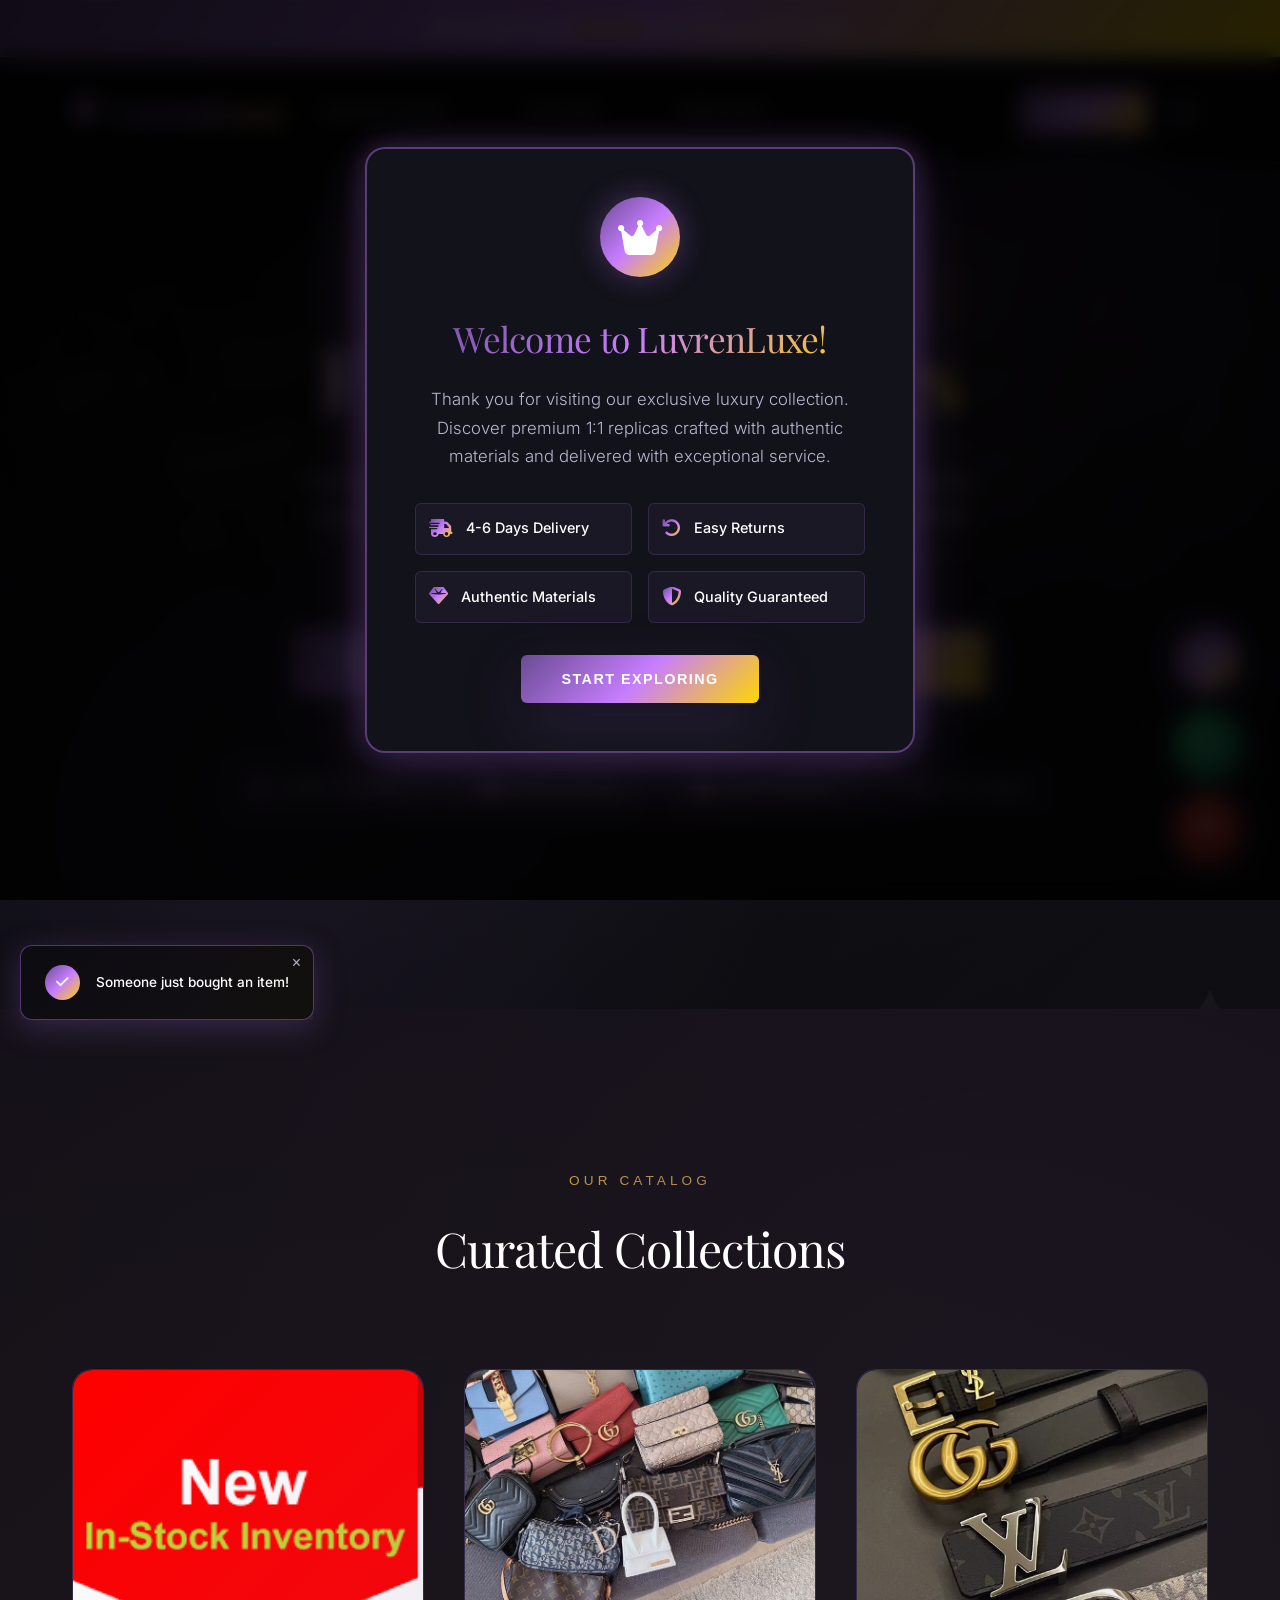
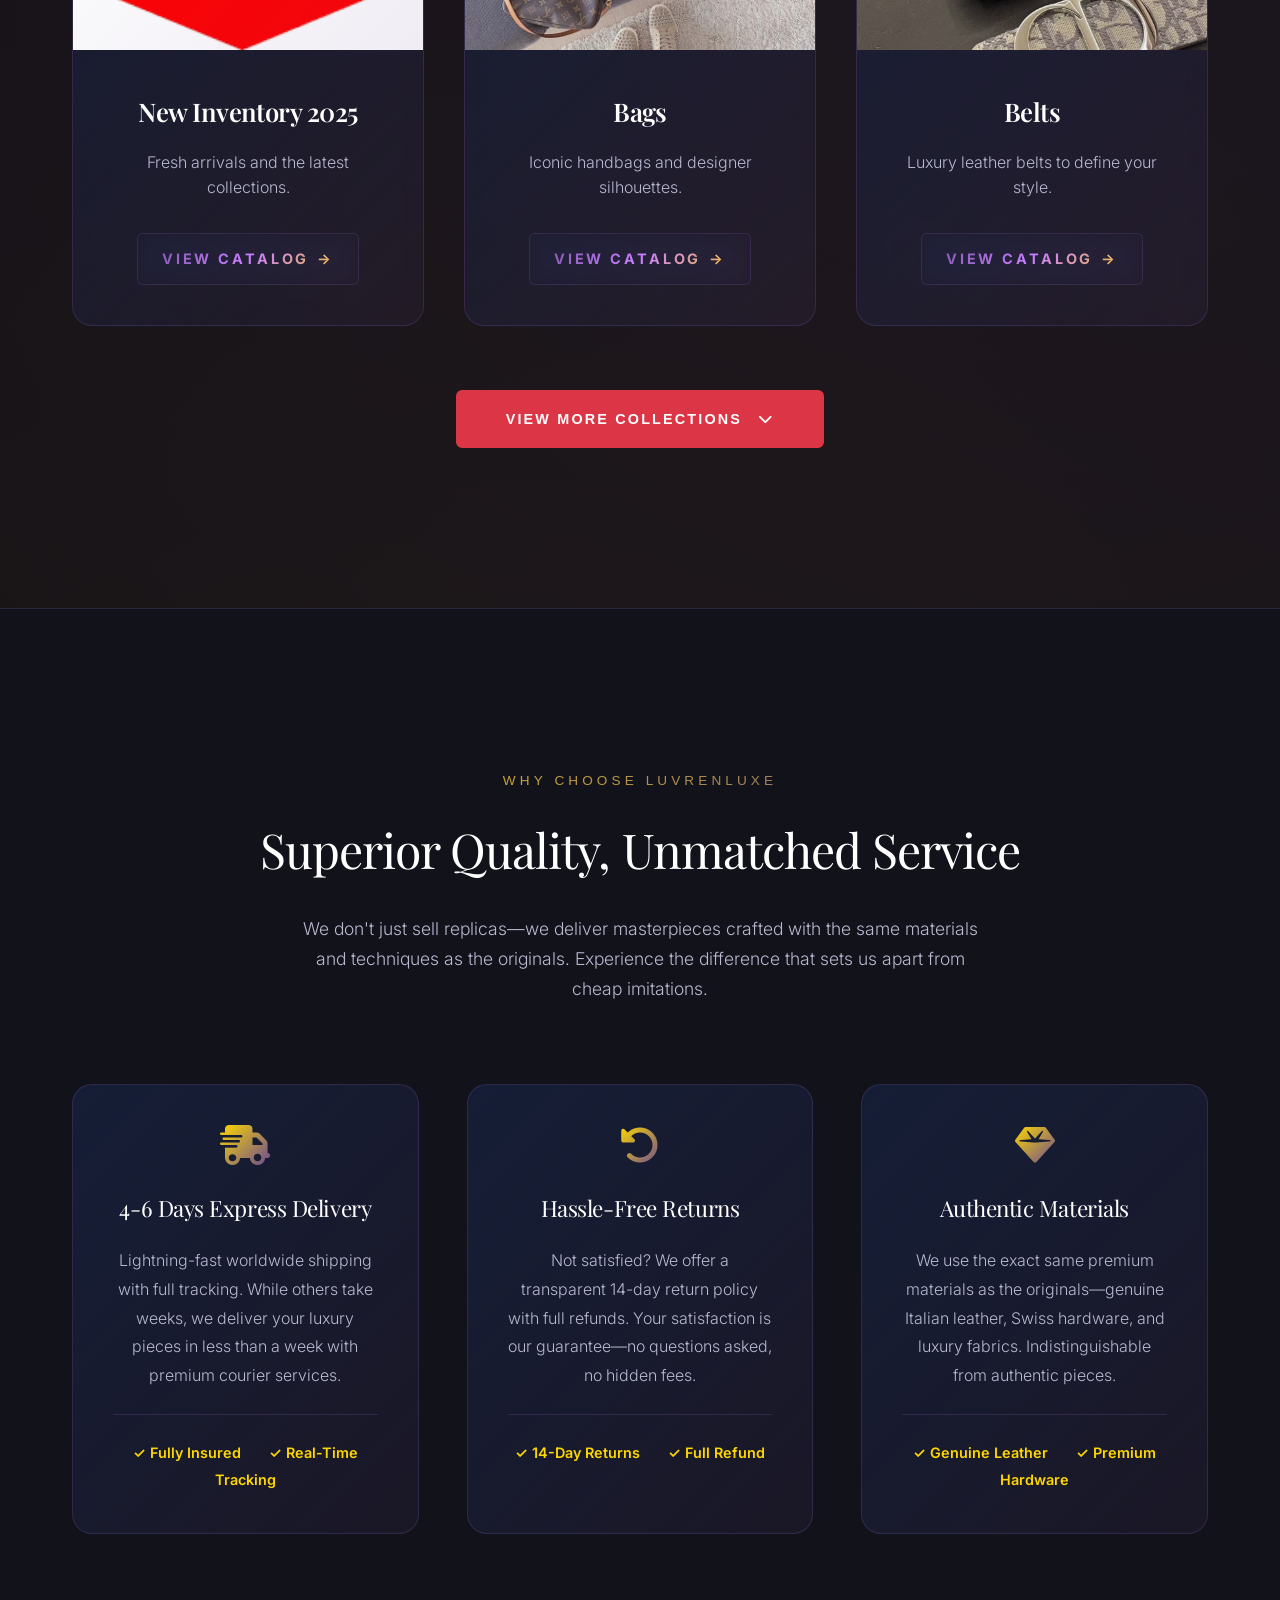
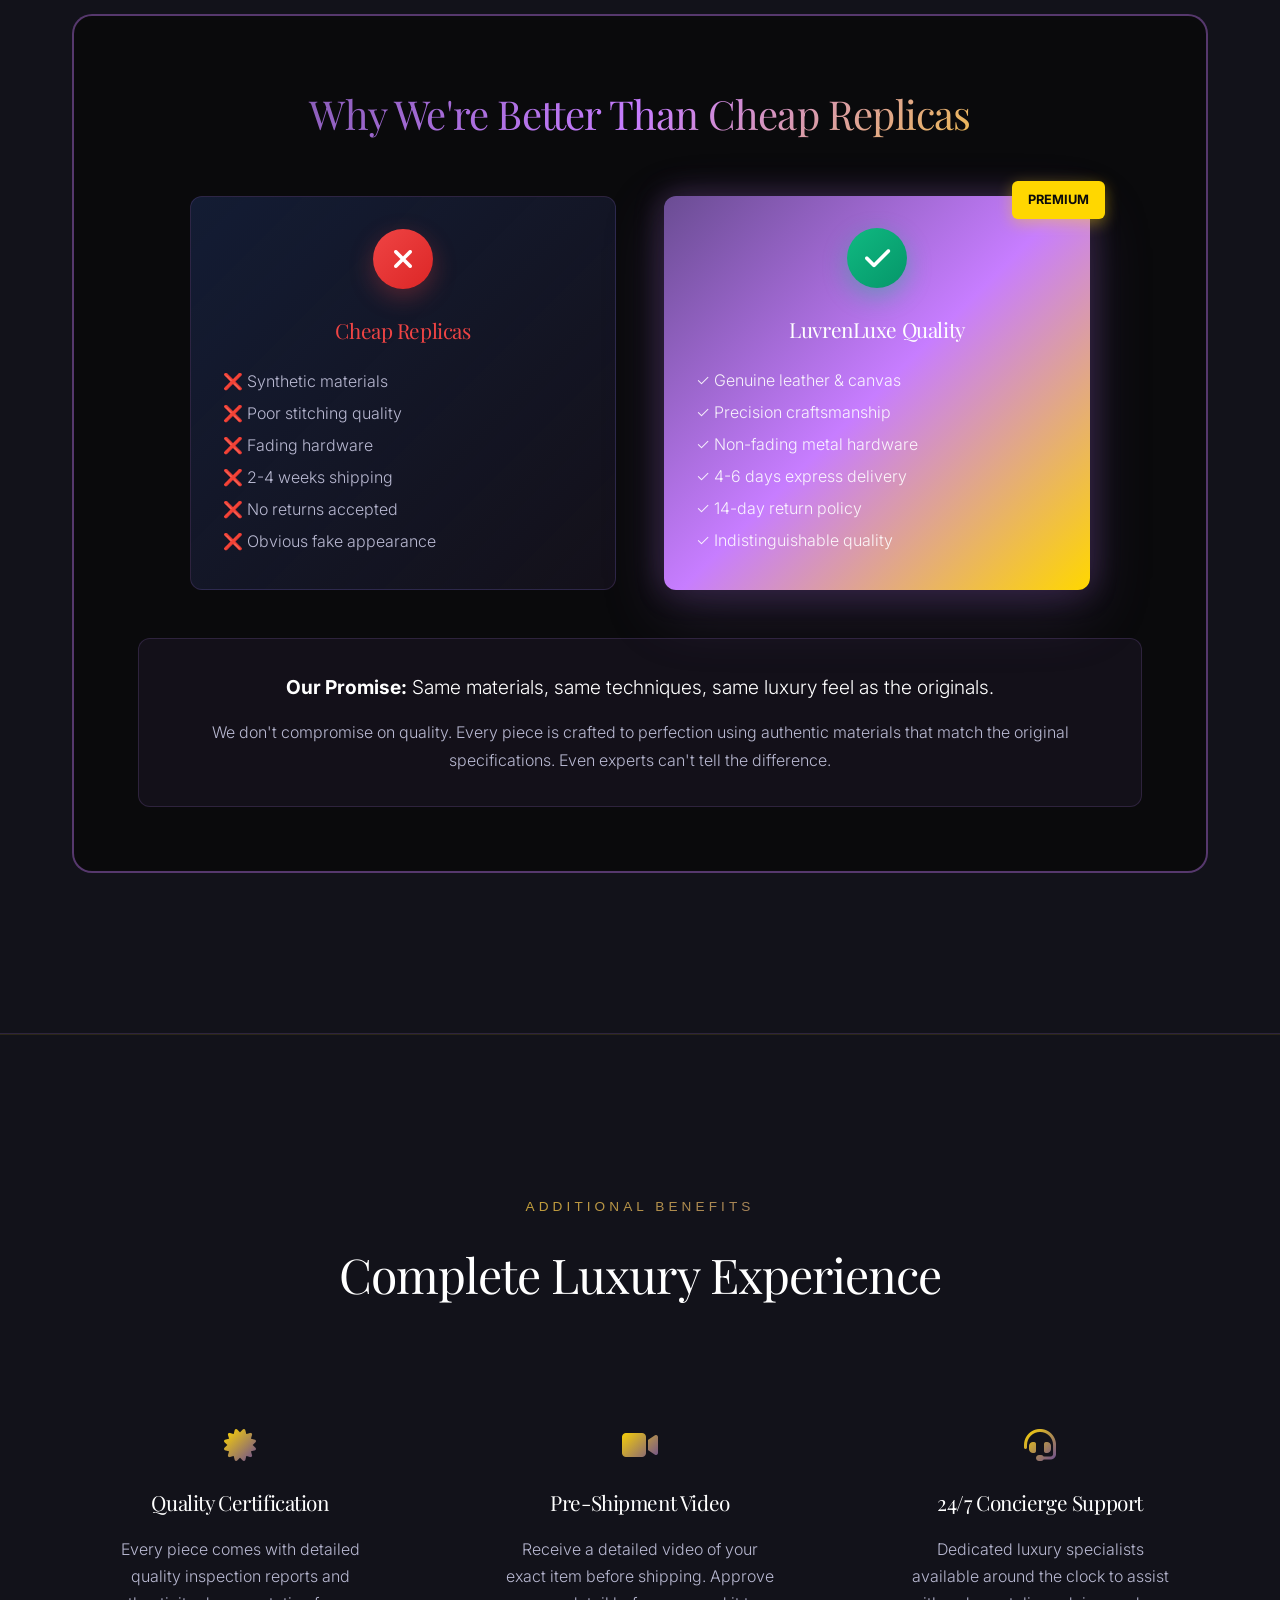
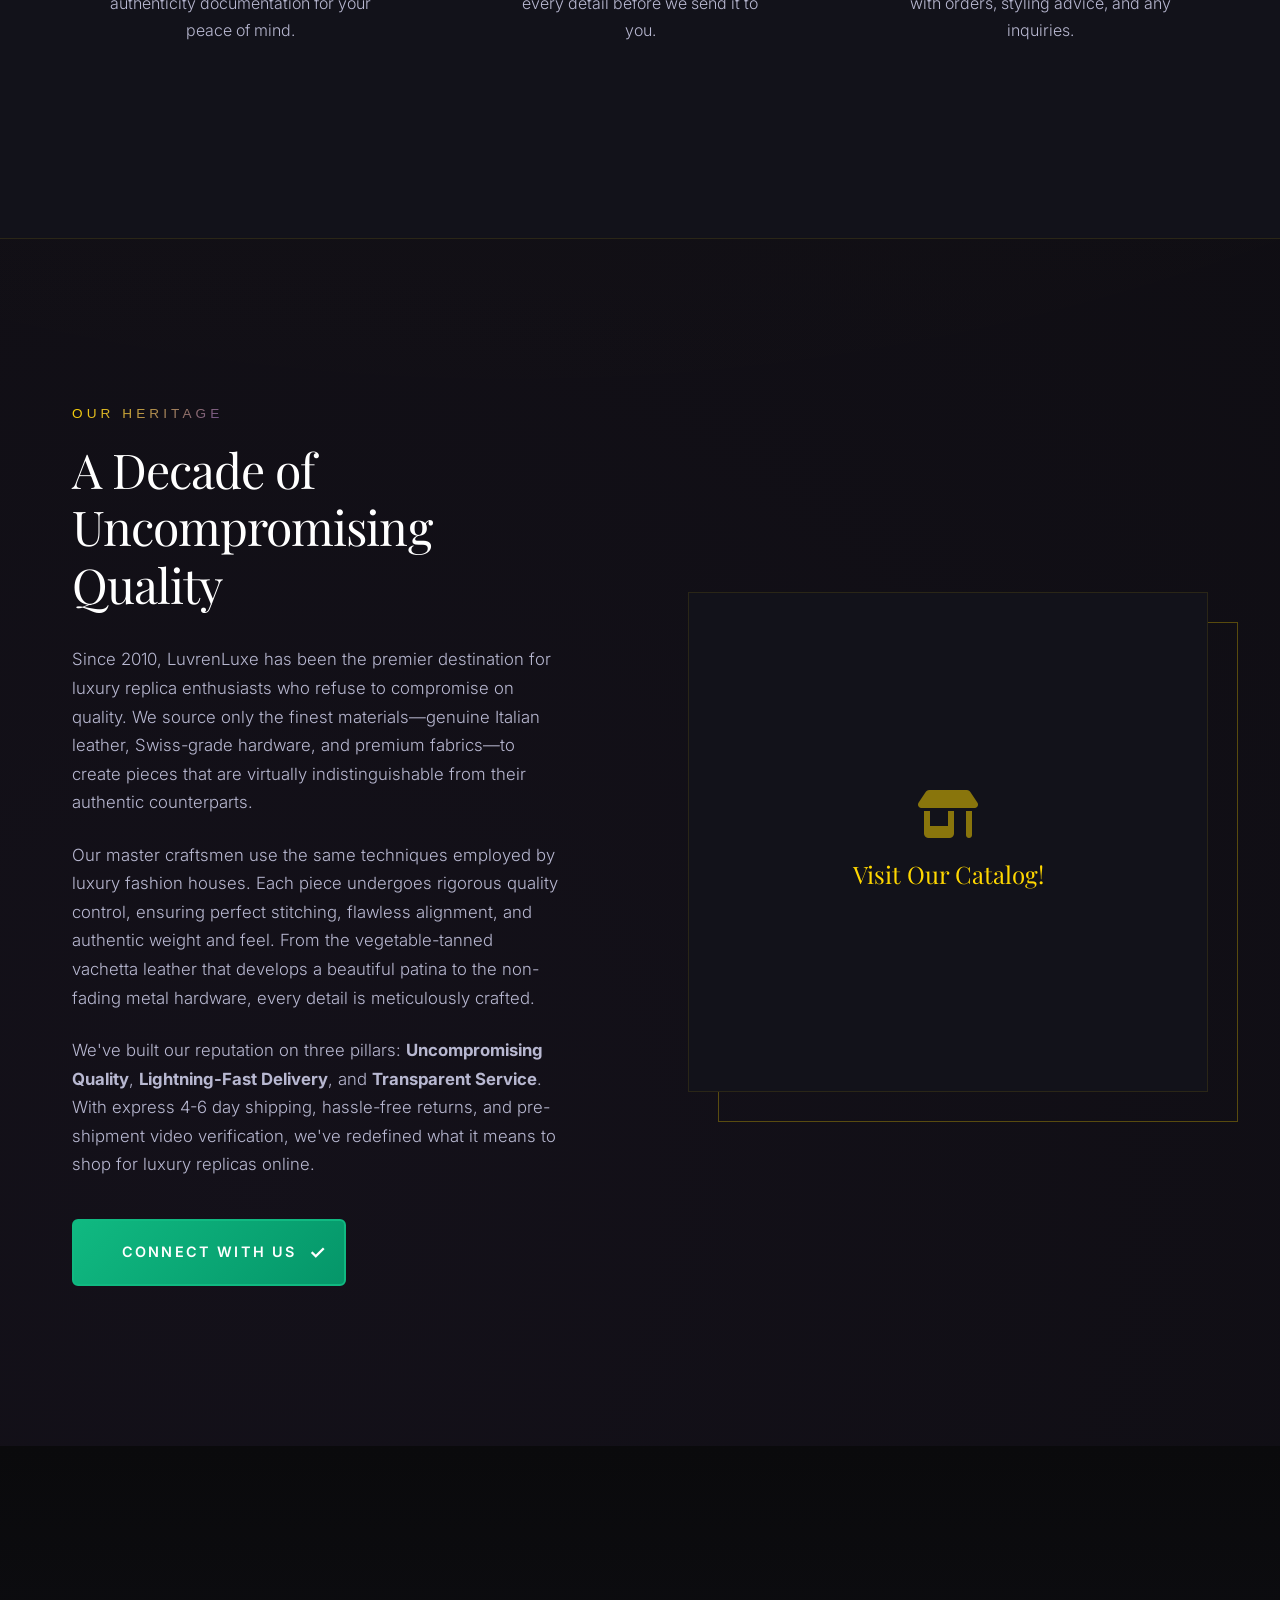
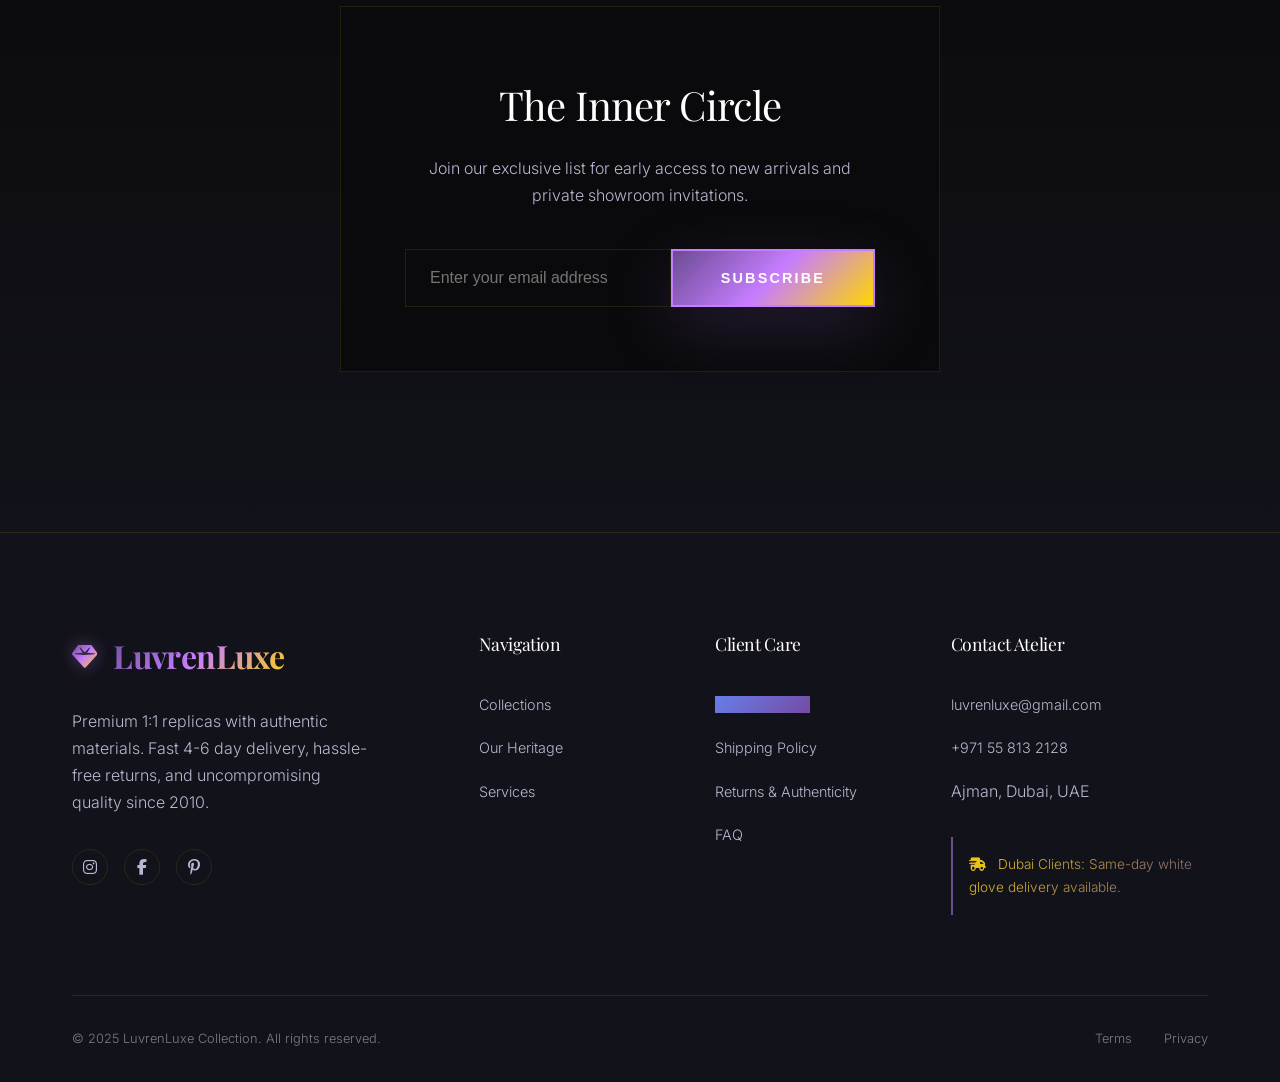
==== commit 1b6a7cfb: "Update index.html website" ====
--- a/index.html
+++ b/index.html
@@ -5,43 +5,238 @@
     <meta name="viewport" content="width=device-width, initial-scale=1.0">
     <title>LuvrenLuxe | Curated Digital Showroom</title>
     <link rel="stylesheet" href="https://cdnjs.cloudflare.com/ajax/libs/font-awesome/6.4.0/css/all.min.css">
-    <link href="https://fonts.googleapis.com/css2?family=Montserrat:wght@300;400;500;600&family=Playfair+Display:ital,wght@0,400;0,500;0,600;1,400&display=swap" rel="stylesheet">
+    <link href="https://fonts.googleapis.com/css2?family=Inter:wght@300;400;500;600;700&family=Playfair+Display:wght@400;500;600&display=swap" rel="stylesheet">
+    <link rel="preconnect" href="https://fonts.googleapis.com">
+    <link rel="preconnect" href="https://fonts.gstatic.com" crossorigin>
     <style>
-        /* --- PREMIUM THEME VARIABLES --- */
+        /* --- NEXT-LEVEL LUXURY THEME VARIABLES --- */
         :root {
-            /* Core Palette - Deep Gunmetal & Champagne with Purple Elite Mix */
-            --bg-main: #0e0e10;
-            --bg-secondary: #161618;
-            --bg-tertiary: #1c1c1f;
-            
-            --accent-gold: #d4b886;      /* Muted Champagne Gold */
-            --accent-gold-light: #e6cfa7;
-            --accent-purple: #8b5fbf;     /* Elite Purple */
-            --accent-purple-light: #a478d1;
+            /* Advanced Color Palette - Deep Space & Royal Purple with Gold Accents */
+            --bg-main: #0a0a0c;
+            --bg-secondary: #12121a;
+            --bg-tertiary: #1a1a2e;
+            --bg-card: #16213e;
+            
+            --accent-gold: #ffd700;      /* Pure Gold */
+            --accent-gold-light: #ffed4e;
+            --accent-purple: #6a4c93;     /* Royal Purple */
+            --accent-purple-light: #8b5fbf;
+            --accent-purple-dark: #4a2c5a;
+            --accent-neon: #c77dff;       /* Neon Purple */
             
             --text-primary: #ffffff;
-            --text-secondary: #a1a1aa;
-            --text-muted: #66666e;
-            
-            --border-subtle: rgba(212, 184, 134, 0.15); /* Subtle Gold Border */
-            --border-purple: rgba(139, 95, 191, 0.2);   /* Purple Border */
-            --glass-bg: rgba(14, 14, 16, 0.85);
-            
-            --section-spacing: 8rem; /* More breathing room */
-            --radius-sm: 4px;      /* Sharper corners for luxury feel */
-            --radius-md: 8px;
-            --transition-smooth: all 0.5s cubic-bezier(0.4, 0, 0.2, 1); /* Slower, smoother transitions */
-        }
-
-        /* Light Theme Overrides - crisp and airy */
+            --text-secondary: #b8b8d1;
+            --text-muted: #7c7c8a;
+            
+            --border-subtle: rgba(255, 215, 0, 0.1);
+            --border-purple: rgba(106, 76, 147, 0.3);
+            --border-neon: rgba(199, 125, 255, 0.4);
+            --glass-bg: rgba(10, 10, 12, 0.9);
+            --glass-purple: rgba(106, 76, 147, 0.1);
+            
+            --gradient-primary: linear-gradient(135deg, #6a4c93 0%, #c77dff 50%, #ffd700 100%);
+            --gradient-secondary: linear-gradient(135deg, #4a2c5a 0%, #6a4c93 100%);
+            --gradient-card: linear-gradient(135deg, rgba(22, 33, 62, 0.8) 0%, rgba(106, 76, 147, 0.1) 100%);
+            
+            --shadow-luxury: 0 20px 60px rgba(106, 76, 147, 0.3), 0 8px 25px rgba(0, 0, 0, 0.4);
+            --shadow-glow: 0 0 30px rgba(199, 125, 255, 0.3);
+            
+            --section-spacing: 10rem;
+            --radius-sm: 6px;
+            --radius-md: 12px;
+            --radius-lg: 20px;
+            --transition-smooth: all 0.6s cubic-bezier(0.23, 1, 0.32, 1);
+            --transition-fast: all 0.3s cubic-bezier(0.4, 0, 0.2, 1);
+        }
+
+        /* Light Theme Overrides - Premium & Elegant */
         .light-theme {
             --bg-main: #ffffff;
-            --bg-secondary: #f8f8fa;
-            --bg-tertiary: #f2f2f5;
+            --bg-secondary: #f9f7ff;
+            --bg-tertiary: #f3f0ff;
+            --bg-card: #faf8ff;
+            
+            --accent-gold: #d4af37;
+            --accent-gold-light: #e6c84f;
+            --accent-purple: #6a4c93;
+            --accent-purple-light: #8b5fbf;
+            --accent-purple-dark: #4a2c5a;
+            --accent-neon: #9b59d0;
+            
             --text-primary: #1a1a1a;
-            --text-secondary: #555555;
-            --border-subtle: rgba(0, 0, 0, 0.08);
-            --glass-bg: rgba(255, 255, 255, 0.9);
+            --text-secondary: #4a4a4a;
+            --text-muted: #6b6b6b;
+            
+            --border-subtle: rgba(106, 76, 147, 0.12);
+            --border-purple: rgba(106, 76, 147, 0.25);
+            --border-neon: rgba(155, 89, 208, 0.3);
+            --glass-bg: rgba(255, 255, 255, 0.95);
+            --glass-purple: rgba(106, 76, 147, 0.08);
+            
+            --gradient-primary: linear-gradient(135deg, #6a4c93 0%, #9b59d0 50%, #d4af37 100%);
+            --gradient-secondary: linear-gradient(135deg, #4a2c5a 0%, #6a4c93 100%);
+            --gradient-card: linear-gradient(135deg, rgba(250, 248, 255, 0.9) 0%, rgba(106, 76, 147, 0.08) 100%);
+            
+            --shadow-luxury: 0 20px 60px rgba(106, 76, 147, 0.15), 0 8px 25px rgba(0, 0, 0, 0.08);
+            --shadow-glow: 0 0 30px rgba(155, 89, 208, 0.25);
+        }
+        
+        .light-theme body {
+            background-image: 
+                radial-gradient(circle at 20% 80%, rgba(106, 76, 147, 0.06) 0%, transparent 50%),
+                radial-gradient(circle at 80% 20%, rgba(155, 89, 208, 0.05) 0%, transparent 50%),
+                radial-gradient(circle at 40% 40%, rgba(212, 175, 55, 0.04) 0%, transparent 50%);
+        }
+        
+        .light-theme body::before {
+            background: radial-gradient(circle at 50% 50%, rgba(106, 76, 147, 0.02) 1px, transparent 1px);
+            opacity: 0.5;
+        }
+        
+        .light-theme .welcome-popup {
+            background: rgba(106, 76, 147, 0.15);
+        }
+        
+        .light-theme .story-placeholder,
+        .light-theme .placeholder-img {
+            background: linear-gradient(45deg, var(--bg-tertiary), var(--bg-secondary));
+        }
+        
+        .light-theme .category-img-container {
+            background: var(--bg-tertiary);
+        }
+        
+        .light-theme .payment-badge {
+            background: var(--bg-secondary);
+            border-color: var(--border-subtle);
+        }
+        
+        .light-theme .mobile-nav {
+            background: var(--bg-main);
+        }
+        
+        .light-theme .theme-toggle {
+            background: var(--glass-purple);
+            border-color: var(--border-purple);
+        }
+        
+        .light-theme .nav-link::before {
+            background: var(--gradient-card);
+        }
+        
+        .light-theme .category-link::before,
+        .light-theme .btn::before {
+            background: linear-gradient(90deg, transparent, rgba(106, 76, 147, 0.15), transparent);
+        }
+        
+        .light-theme .promo-banner {
+            background: var(--gradient-primary);
+            border-bottom-color: var(--border-purple);
+        }
+        
+        .light-theme .header {
+            background: rgba(255, 255, 255, 0.95);
+            border-bottom-color: var(--border-purple);
+            box-shadow: 0 8px 32px rgba(106, 76, 147, 0.1), inset 0 1px 0 rgba(106, 76, 147, 0.05);
+        }
+        
+        .light-theme .category-card,
+        .light-theme .highlight-card,
+        .light-theme .welcome-content,
+        .light-theme .modal-content {
+            background: var(--gradient-card);
+            box-shadow: 0 10px 40px rgba(106, 76, 147, 0.12);
+        }
+        
+        .light-theme .category-card:hover,
+        .light-theme .highlight-card:hover {
+            box-shadow: var(--shadow-luxury), var(--shadow-glow);
+        }
+        
+        .light-theme .notification,
+        .light-theme .purchase-notification,
+        .light-theme .visitor-counter {
+            background: rgba(255, 255, 255, 0.98);
+            border-color: var(--border-purple);
+            box-shadow: 0 10px 40px rgba(106, 76, 147, 0.2);
+        }
+        
+        .light-theme .contact-orb {
+            background: rgba(255, 255, 255, 0.95);
+            border-color: var(--border-purple);
+            box-shadow: 0 8px 25px rgba(106, 76, 147, 0.2);
+        }
+        
+        .light-theme .trust-badge,
+        .light-theme .welcome-benefit {
+            background: rgba(255, 255, 255, 0.8);
+            border-color: var(--border-purple);
+        }
+        
+        .light-theme .hero {
+            background: 
+                linear-gradient(135deg, rgba(255, 255, 255, 0.92) 0%, rgba(249, 247, 255, 0.95) 100%),
+                url('hero-background.png') center/cover no-repeat fixed;
+            background-color: var(--bg-main);
+        }
+        
+        .light-theme .hero::after {
+            background: linear-gradient(135deg, var(--bg-main) 0%, var(--bg-secondary) 100%);
+        }
+        
+        .light-theme .hero::before {
+            background: 
+                radial-gradient(circle at 20% 80%, rgba(106, 76, 147, 0.1) 0%, transparent 40%),
+                radial-gradient(circle at 80% 20%, rgba(155, 89, 208, 0.08) 0%, transparent 40%),
+                radial-gradient(ellipse at center, transparent 0%, rgba(255, 255, 255, 0.3) 100%);
+        }
+        
+        .light-theme .footer,
+        .light-theme .highlights-section {
+            background: var(--bg-secondary);
+            border-color: var(--border-subtle);
+        }
+        
+        .light-theme .newsletter-container {
+            background: rgba(255, 255, 255, 0.9);
+            border-color: var(--border-purple);
+            box-shadow: 0 10px 30px rgba(106, 76, 147, 0.1);
+        }
+        
+        .light-theme .btn-primary {
+            box-shadow: 0 8px 25px rgba(106, 76, 147, 0.3);
+        }
+        
+        .light-theme .btn-outline-light {
+            background: rgba(106, 76, 147, 0.05);
+            border-color: var(--accent-purple);
+            color: var(--accent-purple);
+        }
+        
+        .light-theme .btn-outline-light:hover {
+            background: var(--accent-purple);
+            color: #ffffff;
+        }
+        
+        .light-theme #howToOrderBtnHero {
+            color: #ffffff;
+        }
+        
+        .light-theme .hero-title {
+            background: linear-gradient(135deg, #2a2a2a 0%, var(--accent-purple) 50%, var(--accent-gold) 100%);
+            -webkit-background-clip: text;
+            -webkit-text-fill-color: transparent;
+            background-clip: text;
+        }
+        
+        .light-theme .comparison-section {
+            background: rgba(255, 255, 255, 0.8) !important;
+            border-color: var(--border-purple) !important;
+        }
+        
+        .light-theme .nav-toggle {
+            border-color: var(--border-purple);
+            color: var(--text-secondary);
         }
 
         /* --- BASE RESETS --- */
@@ -49,13 +244,33 @@
         html { scroll-behavior: smooth; }
 
         body {
-            font-family: 'Montserrat', sans-serif;
-            background-color: var(--bg-main);
+            font-family: 'Inter', sans-serif;
+            background: var(--bg-main);
+            background-image: 
+                radial-gradient(circle at 20% 80%, rgba(106, 76, 147, 0.1) 0%, transparent 50%),
+                radial-gradient(circle at 80% 20%, rgba(199, 125, 255, 0.08) 0%, transparent 50%),
+                radial-gradient(circle at 40% 40%, rgba(255, 215, 0, 0.05) 0%, transparent 50%);
             color: var(--text-primary);
             line-height: 1.7;
             font-weight: 300;
             transition: var(--transition-smooth);
             overflow-x: hidden;
+            position: relative;
+        }
+        
+        /* Optimized background - removed heavy SVG */
+        body::before {
+            content: '';
+            position: fixed;
+            top: 0;
+            left: 0;
+            width: 100%;
+            height: 100%;
+            background: radial-gradient(circle at 50% 50%, rgba(255,255,255,0.01) 1px, transparent 1px);
+            background-size: 20px 20px;
+            pointer-events: none;
+            z-index: -1;
+            opacity: 0.3;
         }
 
         h1, h2, h3, h4, .logo {
@@ -74,13 +289,14 @@
 
         /* --- ELEGANT COMPONENTS --- */
         /* Buttons - Sharper, more minimal */
+        /* --- NEXT-LEVEL BUTTON SYSTEM --- */
         .btn {
-            padding: 1rem 2.5rem;
-            border-radius: 2px; /* Very slight radius for high-end feel */
-            font-size: 0.85rem;
-            font-weight: 500;
+            padding: 1.2rem 3rem;
+            border-radius: var(--radius-sm);
+            font-size: 0.9rem;
+            font-weight: 600;
             text-transform: uppercase;
-            letter-spacing: 0.1em;
+            letter-spacing: 0.15em;
             text-decoration: none;
             transition: var(--transition-smooth);
             display: inline-flex;
@@ -88,66 +304,115 @@
             justify-content: center;
             gap: 1rem;
             cursor: pointer;
-            border: 1px solid transparent;
-        }
-
-        .btn-primary {
-            background: linear-gradient(135deg, var(--accent-gold), var(--accent-purple), var(--accent-gold-light));
-            color: var(--bg-main);
-            box-shadow: 0 4px 15px rgba(212, 184, 134, 0.3), 0 4px 15px rgba(139, 95, 191, 0.2);
-        }
-        .btn-primary:hover {
-            background: linear-gradient(135deg, var(--accent-purple-light), var(--accent-gold-light), #f0d9b5);
-            transform: translateY(-2px);
-            box-shadow: 0 10px 25px rgba(212, 184, 134, 0.5), 0 10px 25px rgba(139, 95, 191, 0.3);
-        }
-
-        .btn-outline {
-            background: transparent;
-            border-color: var(--accent-gold);
-            color: var(--accent-gold);
-        }
-        .btn-outline:hover {
-            background: var(--accent-gold);
-            color: var(--bg-main);
-        }
-
-        /* NEW: Light outline button for hero */
-        .btn-outline-light {
-            background: transparent;
-            border-color: rgba(255, 255, 255, 0.5);
-            color: var(--text-primary);
-        }
-        .btn-outline-light:hover {
-            background: rgba(255, 255, 255, 1);
-            color: var(--bg-main);
-            border-color: #ffffff;
-        }
-
-        /* Next-level How to Order button styling */
-        #howToOrderBtnHero {
-            background: linear-gradient(135deg, #667eea 0%, #764ba2 50%, #f093fb 100%);
             border: 2px solid transparent;
-            background-clip: padding-box;
             position: relative;
             overflow: hidden;
-            box-shadow: 0 8px 32px rgba(102, 126, 234, 0.3);
-        }
-        #howToOrderBtnHero::before {
+            backdrop-filter: blur(10px);
+        }
+        .btn::before {
             content: '';
             position: absolute;
             top: 0; left: -100%;
             width: 100%; height: 100%;
-            background: linear-gradient(90deg, transparent, rgba(255,255,255,0.3), transparent);
-            transition: left 0.6s;
-        }
-        #howToOrderBtnHero:hover::before {
+            background: linear-gradient(90deg, transparent, rgba(255,255,255,0.2), transparent);
+            transition: left 0.8s;
+        }
+        .btn:hover::before {
             left: 100%;
         }
+
+        .btn-primary {
+            background: var(--gradient-primary);
+            color: #ffffff;
+            box-shadow: var(--shadow-luxury);
+            border-color: var(--accent-neon);
+        }
+        .btn-primary:hover {
+            background: var(--gradient-secondary);
+            transform: translateY(-4px) scale(1.02);
+            box-shadow: var(--shadow-luxury), var(--shadow-glow);
+            border-color: var(--accent-gold);
+        }
+
+        .btn-outline {
+            background: var(--glass-purple);
+            border-color: var(--accent-neon);
+            color: var(--accent-neon);
+            backdrop-filter: blur(15px);
+        }
+        .btn-outline:hover {
+            background: var(--gradient-primary);
+            color: #ffffff;
+            transform: translateY(-2px);
+            box-shadow: var(--shadow-glow);
+        }
+
+        .btn-outline-light {
+            background: rgba(255, 255, 255, 0.05);
+            border-color: rgba(255, 255, 255, 0.3);
+            color: var(--text-primary);
+            backdrop-filter: blur(15px);
+        }
+        .btn-outline-light:hover {
+            background: rgba(255, 255, 255, 0.1);
+            border-color: var(--accent-neon);
+            color: var(--accent-neon);
+            transform: translateY(-2px);
+            box-shadow: var(--shadow-glow);
+        }
+        
+        /* Light theme button adjustments */
+        .light-theme .btn-outline-light {
+            background: rgba(106, 76, 147, 0.05);
+            border-color: var(--accent-purple);
+            color: var(--accent-purple);
+        }
+        .light-theme .btn-outline-light:hover {
+            background: var(--accent-purple);
+            color: #ffffff;
+            border-color: var(--accent-purple);
+        }
+        
+        /* Trust Badge Button */
+        .btn-trust {
+            background: linear-gradient(135deg, #10b981, #059669);
+            color: #ffffff;
+            border-color: #10b981;
+            position: relative;
+        }
+        .btn-trust::after {
+            content: '✓';
+            position: absolute;
+            right: 1rem;
+            font-size: 1.2rem;
+        }
+        .btn-trust:hover {
+            background: linear-gradient(135deg, #059669, #047857);
+            transform: translateY(-2px);
+            box-shadow: 0 8px 25px rgba(16, 185, 129, 0.4);
+        }
+
+        /* Enhanced How to Order button styling */
+        #howToOrderBtnHero {
+            background: var(--gradient-primary);
+            border: 2px solid var(--accent-neon);
+            position: relative;
+            overflow: hidden;
+            box-shadow: var(--shadow-luxury), var(--shadow-glow);
+            color: #ffffff;
+        }
+        #howToOrderBtnHero::after {
+            content: '→';
+            transition: var(--transition-fast);
+            margin-left: 0.5rem;
+        }
         #howToOrderBtnHero:hover {
-            background: linear-gradient(135deg, #764ba2 0%, #667eea 50%, #f093fb 100%);
-            transform: translateY(-3px);
-            box-shadow: 0 12px 40px rgba(102, 126, 234, 0.5);
+            background: var(--gradient-secondary);
+            transform: translateY(-4px) scale(1.05);
+            box-shadow: var(--shadow-luxury), 0 15px 50px rgba(199, 125, 255, 0.6);
+        }
+        #howToOrderBtnHero:hover::after {
+            transform: translateX(5px);
         }
 
         /* Section Headers - Refined */
@@ -174,99 +439,170 @@
             margin-bottom: 1rem;
         }
 
-        /* --- PROMOTIONAL BANNER --- */
+        /* --- ADVANCED PROMOTIONAL BANNER --- */
         .promo-banner {
             position: fixed;
             top: 0;
             width: 100%;
-            background: linear-gradient(135deg, #ff6b35, #f7931e, #ff8c42);
+            background: var(--gradient-primary);
             color: #ffffff;
             text-align: center;
-            padding: 0.8rem 0;
+            padding: 1rem 0;
             font-size: 0.9rem;
             font-weight: 600;
             z-index: 1001;
-            animation: pulse 2s infinite;
-            box-shadow: 0 2px 10px rgba(255, 107, 53, 0.3);
-        }
-        @keyframes pulse {
-            0%, 100% { opacity: 1; }
-            50% { opacity: 0.8; }
+            backdrop-filter: blur(10px);
+            border-bottom: 1px solid var(--border-neon);
+            box-shadow: 0 4px 20px rgba(106, 76, 147, 0.4), inset 0 1px 0 rgba(255, 255, 255, 0.1);
+            animation: bannerGlow 3s ease-in-out infinite alternate;
+        }
+        @keyframes bannerGlow {
+            0% { box-shadow: 0 4px 20px rgba(106, 76, 147, 0.4), inset 0 1px 0 rgba(255, 255, 255, 0.1); }
+            100% { box-shadow: 0 4px 30px rgba(199, 125, 255, 0.6), inset 0 1px 0 rgba(255, 255, 255, 0.2); }
         }
         .promo-banner .countdown {
-            color: #fff200;
+            color: var(--accent-gold);
             font-weight: 700;
-        }
-
-        /* --- HEADER & NAV --- */
+            text-shadow: 0 0 10px rgba(255, 215, 0, 0.5);
+        }
+        .promo-banner i {
+            animation: sparkle 2s ease-in-out infinite;
+        }
+        @keyframes sparkle {
+            0%, 100% { transform: scale(1) rotate(0deg); }
+            50% { transform: scale(1.1) rotate(180deg); }
+        }
+
+        /* --- ADVANCED HEADER & NAV --- */
         .header {
             position: fixed;
-            top: 50px; width: 100%;
+            top: 60px; width: 100%;
             z-index: 1000;
-            padding: 1.2rem 0;
+            padding: 1.5rem 0;
             background: var(--glass-bg);
-            backdrop-filter: blur(12px); /* Stronger frosted glass */
-            -webkit-backdrop-filter: blur(12px);
-            border-bottom: 1px solid var(--border-subtle);
+            backdrop-filter: blur(20px);
+            -webkit-backdrop-filter: blur(20px);
+            border-bottom: 1px solid var(--border-purple);
+            box-shadow: 0 8px 32px rgba(0, 0, 0, 0.3), inset 0 1px 0 rgba(255, 255, 255, 0.05);
             transition: var(--transition-smooth);
+        }
+        .header.scrolled {
+            background: rgba(10, 10, 12, 0.95);
+            border-bottom-color: var(--border-neon);
+            box-shadow: var(--shadow-luxury);
         }
         .nav { display: flex; justify-content: space-between; align-items: center; }
         .logo {
-            font-size: 1.8rem;
+            font-size: 2rem;
             color: var(--text-primary);
             text-decoration: none;
-            display: flex; align-items: center; gap: 0.8rem;
+            display: flex; align-items: center; gap: 1rem;
+            position: relative;
         }
         .logo i { 
-            background: linear-gradient(135deg, var(--accent-gold), var(--accent-purple));
+            background: var(--gradient-primary);
             -webkit-background-clip: text;
             -webkit-text-fill-color: transparent;
             background-clip: text;
-            font-size: 1.4rem; 
-        }
-        .logo span { font-weight: 600; }
+            font-size: 1.6rem;
+            filter: drop-shadow(0 0 8px rgba(199, 125, 255, 0.4));
+            animation: logoGlow 4s ease-in-out infinite alternate;
+        }
+        @keyframes logoGlow {
+            0% { filter: drop-shadow(0 0 8px rgba(199, 125, 255, 0.4)); }
+            100% { filter: drop-shadow(0 0 15px rgba(255, 215, 0, 0.6)); }
+        }
+        .logo span { 
+            font-weight: 700;
+            background: var(--gradient-primary);
+            -webkit-background-clip: text;
+            -webkit-text-fill-color: transparent;
+            background-clip: text;
+        }
 
         .nav-links { display: flex; gap: 3rem; align-items: center; }
         .nav-link {
             color: var(--text-secondary);
             text-decoration: none;
-            font-size: 0.85rem;
+            font-size: 0.9rem;
             text-transform: uppercase;
-            letter-spacing: 0.1em;
+            letter-spacing: 0.15em;
             font-weight: 500;
             position: relative;
             transition: var(--transition-smooth);
-        }
+            padding: 0.5rem 1rem;
+            border-radius: var(--radius-sm);
+        }
+        .nav-link::before {
+            content: '';
+            position: absolute;
+            top: 0; left: 0; right: 0; bottom: 0;
+            background: var(--gradient-card);
+            border-radius: var(--radius-sm);
+            opacity: 0;
+            transition: var(--transition-fast);
+            z-index: -1;
+        }
+        .nav-link:hover::before {
+            opacity: 1;
+        }
+        .nav-link::after {
+            content: ''; position: absolute; bottom: -2px; left: 50%;
+            width: 0; height: 2px;
+            background: var(--gradient-primary);
+            transition: var(--transition-fast);
+            transform: translateX(-50%);
+            border-radius: 2px;
+        }
+        .nav-link:hover { 
+            color: var(--text-primary);
+            text-shadow: 0 0 10px rgba(199, 125, 255, 0.5);
+        }
+        .nav-link:hover::after { width: 80%; }
+        
         /* Special styling for nav How to Order buttons */
         #howToOrderBtnNav, #howToOrderBtnFooter, #howToOrderBtnMobile {
-            background: linear-gradient(135deg, #667eea, #764ba2);
+            background: var(--gradient-primary);
             -webkit-background-clip: text;
             -webkit-text-fill-color: transparent;
             background-clip: text;
             font-weight: 600;
-        }
-        .nav-link::after {
-            content: ''; position: absolute; bottom: -5px; left: 0;
-            width: 0; height: 1px; 
-            background: linear-gradient(90deg, var(--accent-gold), var(--accent-purple));
-            transition: var(--transition-smooth);
-        }
-        .nav-link:hover { color: var(--text-primary); }
-        .nav-link:hover::after { width: 100%; }
+            position: relative;
+        }
+        #howToOrderBtnNav::before {
+            background: var(--gradient-secondary);
+        }
         
         .nav-actions { display: flex; gap: 1rem; align-items: center; }
 
         .theme-toggle {
-            background: none; border: 1px solid var(--border-subtle);
+            background: var(--glass-purple);
+            border: 1px solid var(--border-purple);
             color: var(--text-secondary);
-            width: 40px; height: 40px; border-radius: 50%;
+            width: 45px; height: 45px; border-radius: 50%;
             cursor: pointer; transition: var(--transition-smooth);
             display: flex; align-items: center; justify-content: center;
+            backdrop-filter: blur(10px);
+            position: relative;
+            overflow: hidden;
+        }
+        .theme-toggle::before {
+            content: '';
+            position: absolute;
+            top: 0; left: 0; right: 0; bottom: 0;
+            background: var(--gradient-primary);
+            opacity: 0;
+            transition: var(--transition-fast);
+            border-radius: 50%;
+        }
+        .theme-toggle:hover::before {
+            opacity: 0.1;
         }
         .theme-toggle:hover { 
-            border-color: var(--accent-purple); 
-            color: var(--accent-purple);
-            box-shadow: 0 0 15px rgba(139, 95, 191, 0.3);
+            border-color: var(--accent-neon); 
+            color: var(--accent-neon);
+            box-shadow: var(--shadow-glow);
+            transform: scale(1.05);
         }
 
         /* NEW: Mobile Nav Toggle */
@@ -316,123 +652,294 @@
         .mobile-nav .btn { margin-top: 1rem; }
 
 
-        /* --- NOTIFICATION SYSTEM --- */
+        /* --- OPTIMIZED NOTIFICATION SYSTEM --- */
         .notification {
             position: fixed;
-            top: 100px;
+            top: 120px;
             right: 20px;
-            background: linear-gradient(135deg, rgba(138, 43, 226, 0.9), rgba(75, 0, 130, 0.9));
-            backdrop-filter: blur(12px);
-            border: 1px solid rgba(138, 43, 226, 0.3);
+            background: var(--glass-bg);
+            backdrop-filter: blur(15px);
+            border: 1px solid var(--border-neon);
             border-radius: var(--radius-md);
             padding: 1rem 1.5rem;
-            color: #ffffff;
+            color: var(--text-primary);
             font-size: 0.85rem;
-            z-index: 1001;
-            transform: translateX(400px);
-            transition: transform 0.3s ease;
-            max-width: 300px;
-            box-shadow: 0 10px 30px rgba(138, 43, 226, 0.4);
+            z-index: 1002;
+            transform: translateX(400px) rotateY(90deg);
+            transition: all 0.6s cubic-bezier(0.34, 1.56, 0.64, 1);
+            max-width: 320px;
+            box-shadow: 0 10px 40px rgba(106, 76, 147, 0.4);
+            will-change: transform;
+        }
+        .notification::before {
+            content: '';
+            position: absolute;
+            top: 0; left: 0; right: 0; bottom: 0;
+            background: var(--gradient-primary);
+            opacity: 0.03;
+            z-index: -1;
         }
         .notification.show {
-            transform: translateX(0);
+            transform: translateX(0) rotateY(0deg);
         }
         .notification .icon {
-            color: #dda0dd;
-            margin-right: 0.5rem;
-        }
-
-        /* --- HERO SECTION (UPDATED) --- */
+            background: var(--gradient-primary);
+            -webkit-background-clip: text;
+            -webkit-text-fill-color: transparent;
+            background-clip: text;
+            margin-right: 0.7rem;
+            font-size: 1rem;
+            animation: iconBounce 2s ease-in-out infinite;
+        }
+        @keyframes iconBounce {
+            0%, 100% { transform: translateY(0); }
+            50% { transform: translateY(-3px); }
+        }
+        .notification .purple-text {
+            background: var(--gradient-primary);
+            -webkit-background-clip: text;
+            -webkit-text-fill-color: transparent;
+            background-clip: text;
+            font-weight: 600;
+        }
+        .notification .close-btn {
+            position: absolute;
+            top: 6px; right: 10px;
+            background: none;
+            border: none;
+            color: var(--text-secondary);
+            cursor: pointer;
+            font-size: 1.1rem;
+            transition: var(--transition-fast);
+        }
+        .notification .close-btn:hover {
+            color: var(--accent-neon);
+            transform: rotate(90deg);
+        }
+        
+        /* Mobile notification positioning */
+        @media (max-width: 768px) {
+            .notification {
+                top: 80px;
+                right: 15px;
+                left: 15px;
+                max-width: none;
+                transform: translateY(-100px) scale(0.9);
+                font-size: 0.8rem;
+                padding: 0.9rem 1.2rem;
+            }
+            .notification.show {
+                transform: translateY(0) scale(1);
+            }
+        }
+
+        /* --- HERO SECTION WITH BACKGROUND IMAGE --- */
         .hero {
             min-height: 100vh;
             display: flex; align-items: center; justify-content: center;
-            padding-top: 130px;
-            background-image: url('hero-background.png'); /* Assumes hero-background.png is in the same folder */
-            background-size: cover;
-            background-position: center center;
-            background-attachment: fixed;
+            padding-top: 140px;
+            background: 
+                linear-gradient(135deg, rgba(10, 10, 12, 0.85) 0%, rgba(18, 18, 26, 0.9) 100%),
+                url('hero-background.png') center/cover no-repeat fixed;
+            background-color: var(--bg-main);
             position: relative;
             overflow: hidden;
         }
         
-        .hero::before { /* Original grain effect */
-            content: ''; position: absolute; top: 0; left: 0; right: 0; height: 1px;
-            background: linear-gradient(90deg, transparent, var(--accent-gold), transparent);
-            opacity: 0.3;
-        }
-
-        .hero::after { /* UPDATED: Cinematic vignette overlay */
+        /* Fallback if image doesn't load */
+        .hero::after {
             content: '';
             position: absolute;
             top: 0; left: 0; right: 0; bottom: 0;
-            background: radial-gradient(ellipse at center, rgba(14, 14, 16, 0.2) 0%, rgba(14, 14, 16, 0.9) 100%);
+            background: linear-gradient(135deg, var(--bg-main) 0%, var(--bg-secondary) 100%);
+            z-index: -1;
+        }
+        
+        .hero::before {
+            content: '';
+            position: absolute;
+            top: 0; left: 0; right: 0; bottom: 0;
+            background: 
+                radial-gradient(circle at 20% 80%, rgba(106, 76, 147, 0.15) 0%, transparent 40%),
+                radial-gradient(circle at 80% 20%, rgba(199, 125, 255, 0.12) 0%, transparent 40%),
+                radial-gradient(ellipse at center, transparent 0%, rgba(10, 10, 12, 0.4) 100%);
+            animation: gradientShift 15s ease-in-out infinite alternate;
             z-index: 1;
+        }
+        @keyframes gradientShift {
+            0% { opacity: 0.6; }
+            100% { opacity: 0.9; }
         }
 
         .hero-content {
             text-align: center;
-            max-width: 900px;
-            z-index: 2; /* Ensures content is above overlay */
+            max-width: 1000px;
+            z-index: 2;
+            position: relative;
+            padding: 2rem;
         }
         .hero-eyebrow {
-            color: var(--accent-gold);
-            font-size: 0.9rem;
-            letter-spacing: 0.4em;
+            background: var(--gradient-primary);
+            -webkit-background-clip: text;
+            -webkit-text-fill-color: transparent;
+            background-clip: text;
+            font-size: 1rem;
+            letter-spacing: 0.5em;
             text-transform: uppercase;
-            margin-bottom: 1.5rem;
+            margin-bottom: 2rem;
             display: block;
             font-weight: 600;
-            text-shadow: 0 2px 10px rgba(0,0,0,0.5);
+            position: relative;
+        }
+        .hero-eyebrow::after {
+            content: '';
+            position: absolute;
+            bottom: -10px; left: 50%;
+            width: 60px; height: 2px;
+            background: var(--gradient-primary);
+            transform: translateX(-50%);
+            border-radius: 2px;
         }
         .hero-title {
-            font-size: 4.5rem;
+            font-size: 5.5rem;
+            font-weight: 700;
+            line-height: 1.1;
+            margin-bottom: 2.5rem;
+            background: linear-gradient(135deg, #ffffff 0%, var(--accent-neon) 50%, var(--accent-gold) 100%);
+            -webkit-background-clip: text;
+            -webkit-text-fill-color: transparent;
+            background-clip: text;
+            position: relative;
+            animation: titleGlow 4s ease-in-out infinite alternate;
+        }
+        @keyframes titleGlow {
+            0% { 
+                filter: drop-shadow(0 0 20px rgba(199, 125, 255, 0.3));
+            }
+            100% { 
+                filter: drop-shadow(0 0 40px rgba(255, 215, 0, 0.4));
+            }
+        }
+        .hero-title::before {
+            content: attr(data-text);
+            position: absolute;
+            top: 0; left: 0;
+            background: var(--gradient-primary);
+            -webkit-background-clip: text;
+            -webkit-text-fill-color: transparent;
+            background-clip: text;
+            z-index: -1;
+            filter: blur(30px);
+            opacity: 0.3;
+        }
+        .hero-subtitle {
+            font-size: 1.3rem;
+            color: var(--text-secondary);
+            max-width: 700px;
+            margin: 0 auto 4rem;
+            font-weight: 400;
+            line-height: 1.6;
+            position: relative;
+        }
+        .hero-actions {
+            display: flex; gap: 2rem; justify-content: center;
+            flex-wrap: wrap;
+            margin-bottom: 4rem;
+        }
+        
+        /* Trust Badges */
+        .trust-badges {
+            display: flex;
+            justify-content: center;
+            gap: 2rem;
+            flex-wrap: wrap;
+            margin-top: 3rem;
+        }
+        .trust-badge {
+            display: flex;
+            align-items: center;
+            gap: 0.8rem;
+            padding: 1rem 1.5rem;
+            background: var(--glass-purple);
+            border: 1px solid var(--border-purple);
+            border-radius: var(--radius-md);
+            backdrop-filter: blur(15px);
+            color: var(--text-secondary);
+            font-size: 0.85rem;
             font-weight: 500;
-            line-height: 1.1;
-            margin-bottom: 2rem;
-            color: var(--text-primary); 
-            text-shadow: 0 4px 15px rgba(0,0,0,0.6);
-        }
-        .hero-subtitle {
-            font-size: 1.2rem;
-            color: #e0e0e0;
-            max-width: 600px;
-            margin: 0 auto 3.5rem;
-            font-weight: 300;
-            text-shadow: 0 2px 10px rgba(0,0,0,0.5);
-        }
-        .hero-actions {
-            display: flex; gap: 1.5rem; justify-content: center;
-        }
-
-        /* --- COLLECTIONS GRID (Elevated) --- */
+            transition: var(--transition-smooth);
+        }
+        .trust-badge i {
+            background: var(--gradient-primary);
+            -webkit-background-clip: text;
+            -webkit-text-fill-color: transparent;
+            background-clip: text;
+            font-size: 1.1rem;
+        }
+        .trust-badge:hover {
+            border-color: var(--accent-neon);
+            color: var(--text-primary);
+            transform: translateY(-2px);
+            box-shadow: var(--shadow-glow);
+        }
+
+        /* --- NEXT-LEVEL COLLECTIONS GRID --- */
         .categories-grid {
             display: grid;
-            grid-template-columns: repeat(auto-fill, minmax(300px, 1fr));
-            gap: 2rem;
+            grid-template-columns: repeat(auto-fill, minmax(350px, 1fr));
+            gap: 2.5rem;
         }
         .category-card {
-            background-color: var(--bg-secondary);
-            border: 1px solid var(--border-subtle);
+            background: var(--gradient-card);
+            border: 1px solid var(--border-purple);
+            border-radius: var(--radius-lg);
             transition: var(--transition-smooth);
             position: relative;
             overflow: hidden;
+            backdrop-filter: blur(10px);
+        }
+        .category-card::before {
+            content: '';
+            position: absolute;
+            top: 0; left: 0; right: 0; bottom: 0;
+            background: var(--gradient-primary);
+            opacity: 0;
+            transition: var(--transition-smooth);
+            z-index: 1;
+        }
+        .category-card:hover::before {
+            opacity: 0.05;
         }
         .category-card:hover {
-            border-color: var(--accent-purple);
-            transform: translateY(-5px);
-            box-shadow: 0 15px 35px rgba(139, 95, 191, 0.3), 0 15px 35px rgba(212, 184, 134, 0.1);
+            border-color: var(--accent-neon);
+            transform: translateY(-10px) scale(1.02);
+            box-shadow: var(--shadow-luxury), var(--shadow-glow);
         }
         .category-img-container {
-            height: 240px;
+            height: 280px;
             overflow: hidden;
             position: relative;
             background: var(--bg-tertiary);
+            border-radius: var(--radius-lg) var(--radius-lg) 0 0;
+        }
+        .category-img-container::after {
+            content: '';
+            position: absolute;
+            top: 0; left: 0; right: 0; bottom: 0;
+            background: linear-gradient(135deg, transparent 0%, rgba(106, 76, 147, 0.1) 100%);
+            z-index: 2;
+            transition: var(--transition-smooth);
+        }
+        .category-card:hover .category-img-container::after {
+            background: linear-gradient(135deg, transparent 0%, rgba(199, 125, 255, 0.2) 100%);
         }
         .category-img-container img, .category-img-container i {
             width: 100%; height: 100%; object-fit: cover;
-            transition: transform 1.5s cubic-bezier(0.25, 0.46, 0.45, 0.94);
-        }
-        .category-card:hover .category-img-container img { transform: scale(1.08); }
+            transition: transform 1.2s cubic-bezier(0.25, 0.46, 0.45, 0.94);
+        }
+        .category-card:hover .category-img-container img { 
+            transform: scale(1.1) rotate(1deg);
+        }
 
         /* Placeholder styling for icon-based images */
         .placeholder-img {
@@ -445,36 +952,69 @@
         }
 
         .category-content {
-            padding: 2rem;
+            padding: 2.5rem;
             text-align: center;
+            position: relative;
+            z-index: 3;
         }
         .category-title {
-            font-size: 1.4rem;
-            margin-bottom: 0.8rem;
+            font-size: 1.6rem;
+            margin-bottom: 1rem;
             color: var(--text-primary);
+            font-weight: 600;
+            position: relative;
         }
         .category-desc {
             color: var(--text-secondary);
-            font-size: 0.9rem;
-            margin-bottom: 1.5rem;
-            min-height: 40px; /* Ensures consistent card height */
+            font-size: 1rem;
+            margin-bottom: 2rem;
+            min-height: 50px;
+            line-height: 1.6;
         }
         .category-link {
-            color: var(--accent-gold);
-            text-decoration: none;
-            font-size: 0.8rem;
-            text-transform: uppercase;
-            letter-spacing: 0.2em;
-            font-weight: 600;
-            display: inline-block;
-            transition: var(--transition-smooth);
-        }
-        .category-link:hover { 
-            letter-spacing: 0.3em; 
-            background: linear-gradient(135deg, var(--accent-purple), var(--accent-gold));
+            background: var(--gradient-primary);
             -webkit-background-clip: text;
             -webkit-text-fill-color: transparent;
             background-clip: text;
+            text-decoration: none;
+            font-size: 0.9rem;
+            text-transform: uppercase;
+            letter-spacing: 0.2em;
+            font-weight: 700;
+            display: inline-flex;
+            align-items: center;
+            gap: 0.5rem;
+            transition: var(--transition-smooth);
+            position: relative;
+            padding: 0.8rem 1.5rem;
+            border: 1px solid var(--border-purple);
+            border-radius: var(--radius-sm);
+            backdrop-filter: blur(10px);
+        }
+        .category-link::before {
+            content: '';
+            position: absolute;
+            top: 0; left: 0; right: 0; bottom: 0;
+            background: var(--gradient-primary);
+            opacity: 0;
+            transition: var(--transition-fast);
+            border-radius: var(--radius-sm);
+        }
+        .category-link:hover::before {
+            opacity: 0.1;
+        }
+        .category-link:hover { 
+            letter-spacing: 0.3em;
+            transform: translateY(-2px);
+            box-shadow: var(--shadow-glow);
+            border-color: var(--accent-neon);
+        }
+        .category-link::after {
+            content: '→';
+            transition: var(--transition-fast);
+        }
+        .category-link:hover::after {
+            transform: translateX(5px);
         }
         
         /* --- NEW: 'View More' Styles --- */
@@ -668,62 +1208,97 @@
             display: flex; justify-content: space-between;
         }
 
-        /* --- STICKY ACTIONS --- */
+        /* --- ADVANCED STICKY ACTIONS --- */
         .contact-bar {
-            position: fixed; bottom: 2rem; right: 2rem;
-            display: flex; flex-direction: column; gap: 1rem; z-index: 900;
+            position: fixed; bottom: 2.5rem; right: 2.5rem;
+            display: flex; flex-direction: column; gap: 1.2rem; z-index: 900;
         }
         .contact-orb {
-            width: 55px; height: 55px;
+            width: 65px; height: 65px;
             border-radius: 50%;
-            background: var(--bg-secondary);
-            border: 1px solid var(--accent-gold);
-            color: var(--accent-gold);
+            background: var(--glass-bg);
+            border: 2px solid var(--border-purple);
+            color: var(--text-primary);
             display: flex; align-items: center; justify-content: center;
-            font-size: 1.2rem;
+            font-size: 1.4rem;
             text-decoration: none;
-            box-shadow: 0 10px 30px -10px rgba(0,0,0,0.5);
+            box-shadow: var(--shadow-luxury);
             transition: var(--transition-smooth);
             position: relative;
-        }
-        
-        /* NEW: Colorful Icons */
+            backdrop-filter: blur(15px);
+            overflow: hidden;
+        }
+        .contact-orb::before {
+            content: '';
+            position: absolute;
+            top: 0; left: 0; right: 0; bottom: 0;
+            background: var(--gradient-primary);
+            opacity: 0;
+            transition: var(--transition-fast);
+            border-radius: 50%;
+        }
+        .contact-orb:hover::before {
+            opacity: 0.1;
+        }
+        
+        /* Enhanced Colorful Icons */
         .contact-orb.whatsapp {
-            background: linear-gradient(135deg, #25D366, #20c55a);
+            background: linear-gradient(135deg, #25D366, #128C7E);
             border-color: #25D366;
             color: #ffffff;
-            box-shadow: 0 4px 15px rgba(37, 211, 102, 0.3);
+            box-shadow: 0 8px 25px rgba(37, 211, 102, 0.4), var(--shadow-glow);
         }
         .contact-orb.whatsapp:hover {
-            background: linear-gradient(135deg, #1EBE56, #1aa84a);
-            border-color: #1EBE56;
-            transform: scale(1.1);
-            box-shadow: 0 6px 20px rgba(37, 211, 102, 0.4);
+            background: linear-gradient(135deg, #20c55a, #075E54);
+            transform: scale(1.15) rotate(5deg);
+            box-shadow: 0 12px 35px rgba(37, 211, 102, 0.6), var(--shadow-glow);
         }
         .contact-orb.email {
-            background: linear-gradient(135deg, #EA4335, #e53e2b);
+            background: linear-gradient(135deg, #EA4335, #C5221F);
             border-color: #EA4335;
             color: #ffffff;
-            box-shadow: 0 4px 15px rgba(234, 67, 53, 0.3);
+            box-shadow: 0 8px 25px rgba(234, 67, 53, 0.4), var(--shadow-glow);
         }
         .contact-orb.email:hover {
-            background: linear-gradient(135deg, #D93025, #c7281c);
-            border-color: #D93025;
-            transform: scale(1.1);
-            box-shadow: 0 6px 20px rgba(234, 67, 53, 0.4);
-        }
-
-        /* Tooltip re-styled */
-        .contact-orb::before {
+            background: linear-gradient(135deg, #D93025, #B52D20);
+            transform: scale(1.15) rotate(-5deg);
+            box-shadow: 0 12px 35px rgba(234, 67, 53, 0.6), var(--shadow-glow);
+        }
+        .contact-orb.phone {
+            background: var(--gradient-primary);
+            border-color: var(--accent-neon);
+            color: #ffffff;
+            box-shadow: var(--shadow-luxury), var(--shadow-glow);
+        }
+        .contact-orb.phone:hover {
+            transform: scale(1.15) rotate(5deg);
+            box-shadow: 0 15px 40px rgba(106, 76, 147, 0.6), var(--shadow-glow);
+        }
+
+        /* Enhanced Tooltip */
+        .contact-orb::after {
             content: attr(data-tooltip);
-            position: absolute; right: 70px;
-            background: var(--bg-secondary); color: var(--text-primary);
-            padding: 0.5rem 1rem; font-size: 0.75rem;
-            border: 1px solid var(--border-subtle);
-            white-space: nowrap; opacity: 0; pointer-events: none;
-            transition: var(--transition-smooth); letter-spacing: 0.05em;
-        }
-        .contact-orb:hover::before { opacity: 1; right: 65px; }
+            position: absolute; right: 80px; top: 50%;
+            transform: translateY(-50%);
+            background: var(--glass-bg);
+            backdrop-filter: blur(15px);
+            color: var(--text-primary);
+            padding: 0.8rem 1.2rem;
+            font-size: 0.8rem;
+            border: 1px solid var(--border-neon);
+            border-radius: var(--radius-sm);
+            white-space: nowrap;
+            opacity: 0;
+            pointer-events: none;
+            transition: var(--transition-smooth);
+            letter-spacing: 0.05em;
+            font-weight: 500;
+            box-shadow: var(--shadow-luxury);
+        }
+        .contact-orb:hover::after {
+            opacity: 1;
+            right: 75px;
+        }
 
         /* --- MODAL (Frosted) --- */
         .modal {
@@ -787,15 +1362,30 @@
         @media (max-width: 768px) {
             .container { padding: 0 1.5rem; }
             .nav-links { display: none; }
-            .nav-actions .btn { display: none; } /* Hide contact button in nav */
-            .nav-toggle { display: flex; } /* Show hamburger */
-            .promo-banner { font-size: 0.8rem; padding: 0.6rem 0; }
-            
-            .hero-title { font-size: 2.8rem; }
-            .hero-actions { flex-direction: column; padding: 0 3rem; }
-            
-            .section-title { font-size: 2.5rem; }
-            .categories-grid { grid-template-columns: repeat(auto-fill, minmax(280px, 1fr)); }
+            .nav-actions .btn { display: none; }
+            .nav-toggle { display: flex; }
+            .promo-banner { font-size: 0.8rem; padding: 0.8rem 0; }
+            
+            .hero-title { font-size: 3.2rem; }
+            .hero-actions { 
+                flex-direction: column; 
+                gap: 1.5rem;
+                width: 100%;
+                padding: 0 2rem;
+            }
+            .hero-actions .btn {
+                width: 100%;
+                padding: 1.3rem 2rem;
+                font-size: 0.9rem;
+            }
+            
+            .trust-badges {
+                grid-template-columns: repeat(2, 1fr);
+                gap: 1rem;
+            }
+            
+            .section-title { font-size: 2.8rem; }
+            .categories-grid { grid-template-columns: repeat(auto-fill, minmax(300px, 1fr)); }
             
             .newsletter-form { flex-direction: column; gap: 1rem; }
             .newsletter-form .btn { width: 100%; }
@@ -804,18 +1394,43 @@
             .footer-grid { grid-template-columns: 1fr; gap: 3rem; }
             .modal-content { padding: 3rem 2rem; }
             .footer-bottom { flex-direction: column; gap: 1rem; }
+            
+            .contact-bar {
+                bottom: 2rem;
+                right: 1.5rem;
+            }
+            .contact-orb {
+                width: 55px;
+                height: 55px;
+                font-size: 1.2rem;
+            }
         }
         
         @media (max-width: 576px) {
             section { padding: 6rem 0; }
-            .hero-title { font-size: 2.2rem; }
+            .hero-title { font-size: 2.5rem; }
             .hero-subtitle { font-size: 1rem; }
-            .hero-actions { padding: 0 1rem; }
-            
-            .section-title { font-size: 2rem; }
+            .hero-actions { 
+                padding: 0 1rem;
+                gap: 1.2rem;
+            }
+            .hero-actions .btn {
+                width: 100%;
+                padding: 1.1rem 1.5rem;
+                font-size: 0.85rem;
+                text-align: center;
+            }
+            
+            .trust-badges {
+                display: grid;
+                grid-template-columns: repeat(2, 1fr);
+                gap: 0.8rem;
+            }
+            
+            .section-title { font-size: 2.2rem; }
             .section-header { margin-bottom: 3rem; }
             
-            .categories-grid { grid-template-columns: 1fr; } /* Stack cards */
+            .categories-grid { grid-template-columns: 1fr; }
             .highlights-grid { grid-template-columns: 1fr; gap: 2rem; }
             .brand-story { gap: 3rem; }
             .story-content h2 { font-size: 2.5rem; }
@@ -824,61 +1439,316 @@
             }
             .story-placeholder { height: 350px; }
             .contact-bar { bottom: 1rem; right: 1rem; }
-            .contact-orb::before { display: none; } /* Hide tooltips on mobile */
-        }
-
-        /* --- NEW: Purchase Notification Bubble --- */
+            .contact-orb::after { display: none; }
+            .contact-orb {
+                width: 50px;
+                height: 50px;
+                font-size: 1.1rem;
+            }
+        }
+
+        /* --- OPTIMIZED Purchase Notification --- */
         .purchase-notification {
             position: fixed;
-            bottom: -100px; /* Start off-screen */
-            left: 2rem;
+            bottom: -120px;
+            left: 20px;
             z-index: 1005;
             background: var(--glass-bg);
-            backdrop-filter: blur(10px);
-            -webkit-backdrop-filter: blur(10px);
-            border: 1px solid var(--border-subtle);
+            backdrop-filter: blur(15px);
+            border: 1px solid var(--border-neon);
             color: var(--text-primary);
             padding: 1.2rem 1.5rem;
             border-radius: var(--radius-md);
-            box-shadow: 0 10px 30px rgba(0,0,0,0.3);
+            box-shadow: 0 8px 30px rgba(106, 76, 147, 0.4);
             display: flex;
             align-items: center;
             gap: 1rem;
-            font-size: 0.9rem;
-            transition: all 0.6s cubic-bezier(0.4, 0, 0.2, 1);
+            font-size: 0.85rem;
+            transition: all 0.7s cubic-bezier(0.25, 0.46, 0.45, 0.94);
+            max-width: 350px;
+            will-change: transform;
+        }
+        .purchase-notification::before {
+            content: '';
+            position: absolute;
+            top: 0; left: 0; right: 0; bottom: 0;
+            background: var(--gradient-primary);
+            opacity: 0.03;
+            z-index: -1;
         }
         .purchase-notification.show {
-            bottom: 2rem; /* Slide in */
+            bottom: 20px;
+            transform: translateX(0) scale(1);
         }
         .purchase-notification .icon-bubble {
-            width: 30px;
-            height: 30px;
-            background: var(--accent-gold);
-            color: var(--bg-main);
+            width: 35px;
+            height: 35px;
+            background: var(--gradient-primary);
+            color: #ffffff;
             border-radius: 50%;
             display: flex;
             align-items: center;
             justify-content: center;
-            font-size: 0.8rem;
+            font-size: 0.9rem;
             flex-shrink: 0;
+            animation: iconSpin 3s linear infinite;
+        }
+        @keyframes iconSpin {
+            0% { transform: rotate(0deg); }
+            100% { transform: rotate(360deg); }
         }
         .purchase-notification p {
             margin: 0;
             line-height: 1.4;
-        }
-        .purchase-notification strong {
-            color: var(--accent-gold-light);
-        }
-
-        /* Responsive for notification */
+            font-weight: 500;
+        }
+        .purchase-notification .close-purchase {
+            position: absolute;
+            top: 8px; right: 12px;
+            background: none;
+            border: none;
+            color: var(--text-secondary);
+            cursor: pointer;
+            font-size: 1rem;
+            transition: var(--transition-fast);
+        }
+        .purchase-notification .close-purchase:hover {
+            color: var(--accent-neon);
+            transform: rotate(90deg);
+        }
+        
+        /* Mobile purchase notification */
+        @media (max-width: 768px) {
+            .purchase-notification {
+                top: 80px;
+                left: 15px;
+                right: 15px;
+                bottom: auto;
+                max-width: none;
+                transform: translateY(-100px) scale(0.9);
+                font-size: 0.8rem;
+                padding: 1rem 1.2rem;
+            }
+            .purchase-notification.show {
+                transform: translateY(0) scale(1);
+                bottom: auto;
+            }
+        }
+
+        /* Live Visitor Counter */
+        .visitor-counter {
+            position: fixed;
+            top: 50%;
+            left: -120px;
+            transform: translateY(-50%);
+            background: var(--glass-bg);
+            backdrop-filter: blur(15px);
+            border: 1px solid var(--border-purple);
+            border-radius: 0 var(--radius-md) var(--radius-md) 0;
+            padding: 1rem 1.5rem;
+            z-index: 999;
+            transition: all 0.5s ease;
+            box-shadow: 0 8px 25px rgba(106, 76, 147, 0.3);
+            will-change: transform;
+        }
+        .visitor-counter.show {
+            left: 0;
+        }
+        .visitor-display {
+            display: flex;
+            align-items: center;
+            gap: 0.8rem;
+            color: var(--text-primary);
+            font-size: 0.9rem;
+            font-weight: 600;
+        }
+        .visitor-display i {
+            background: var(--gradient-primary);
+            -webkit-background-clip: text;
+            -webkit-text-fill-color: transparent;
+            background-clip: text;
+            font-size: 1.1rem;
+            animation: eyeBlink 3s ease-in-out infinite;
+        }
+        @keyframes eyeBlink {
+            0%, 90%, 100% { transform: scaleY(1); }
+            95% { transform: scaleY(0.1); }
+        }
+        .visitor-count {
+            color: var(--accent-neon);
+            font-weight: 700;
+            font-size: 1.1rem;
+            transition: all 0.3s ease;
+        }
+        .visitor-count.updating {
+            transform: scale(1.1);
+            color: var(--accent-gold);
+        }
+        
+        @media (max-width: 768px) {
+            .visitor-counter {
+                display: none;
+            }
+        }
+        
+        /* Optimized mobile styles */
+        /* Welcome Popup */
+        .welcome-popup {
+            display: none;
+            position: fixed;
+            top: 0; left: 0;
+            width: 100%; height: 100%;
+            background: rgba(0, 0, 0, 0.85);
+            backdrop-filter: blur(10px);
+            z-index: 3000;
+            align-items: center;
+            justify-content: center;
+            animation: fadeIn 0.5s ease;
+        }
+        @keyframes fadeIn {
+            from { opacity: 0; }
+            to { opacity: 1; }
+        }
+        .welcome-popup.show {
+            display: flex;
+        }
+        .welcome-content {
+            background: var(--bg-secondary);
+            border: 2px solid var(--border-neon);
+            border-radius: var(--radius-lg);
+            padding: 3rem;
+            max-width: 550px;
+            width: 90%;
+            text-align: center;
+            position: relative;
+            animation: slideUp 0.6s cubic-bezier(0.34, 1.56, 0.64, 1);
+            box-shadow: var(--shadow-luxury), var(--shadow-glow);
+        }
+        @keyframes slideUp {
+            from { transform: translateY(50px); opacity: 0; }
+            to { transform: translateY(0); opacity: 1; }
+        }
+        .welcome-content::before {
+            content: '';
+            position: absolute;
+            top: 0; left: 0; right: 0; bottom: 0;
+            background: var(--gradient-primary);
+            opacity: 0.05;
+            border-radius: var(--radius-lg);
+            z-index: -1;
+        }
+        .welcome-icon {
+            width: 80px; height: 80px;
+            background: var(--gradient-primary);
+            border-radius: 50%;
+            display: flex;
+            align-items: center;
+            justify-content: center;
+            margin: 0 auto 2rem;
+            box-shadow: var(--shadow-glow);
+            animation: pulse 2s ease-in-out infinite;
+        }
+        @keyframes pulse {
+            0%, 100% { transform: scale(1); }
+            50% { transform: scale(1.05); }
+        }
+        .welcome-icon i {
+            font-size: 2.5rem;
+            color: #ffffff;
+        }
+        .welcome-title {
+            font-size: 2.2rem;
+            margin-bottom: 1rem;
+            background: var(--gradient-primary);
+            -webkit-background-clip: text;
+            -webkit-text-fill-color: transparent;
+            background-clip: text;
+        }
+        .welcome-text {
+            color: var(--text-secondary);
+            font-size: 1.05rem;
+            line-height: 1.7;
+            margin-bottom: 2rem;
+        }
+        .welcome-benefits {
+            display: grid;
+            grid-template-columns: repeat(2, 1fr);
+            gap: 1rem;
+            margin: 2rem 0;
+            text-align: left;
+        }
+        .welcome-benefit {
+            display: flex;
+            align-items: center;
+            gap: 0.8rem;
+            padding: 0.8rem;
+            background: var(--glass-purple);
+            border-radius: var(--radius-sm);
+            border: 1px solid var(--border-purple);
+        }
+        .welcome-benefit i {
+            background: var(--gradient-primary);
+            -webkit-background-clip: text;
+            -webkit-text-fill-color: transparent;
+            background-clip: text;
+            font-size: 1.2rem;
+        }
+        .welcome-benefit span {
+            color: var(--text-primary);
+            font-size: 0.9rem;
+            font-weight: 500;
+        }
+        .welcome-close {
+            background: var(--gradient-primary);
+            color: #ffffff;
+            border: none;
+            padding: 1rem 2.5rem;
+            border-radius: var(--radius-sm);
+            font-size: 0.9rem;
+            font-weight: 600;
+            text-transform: uppercase;
+            letter-spacing: 0.1em;
+            cursor: pointer;
+            transition: var(--transition-smooth);
+            box-shadow: var(--shadow-luxury);
+        }
+        .welcome-close:hover {
+            transform: translateY(-2px);
+            box-shadow: var(--shadow-luxury), var(--shadow-glow);
+        }
+        
+        @media (max-width: 768px) {
+            .welcome-content {
+                padding: 2.5rem 2rem;
+            }
+            .welcome-benefits {
+                grid-template-columns: 1fr;
+            }
+            .comparison-section > div {
+                grid-template-columns: 1fr !important;
+            }
+        }
+        
         @media (max-width: 576px) {
-            .purchase-notification {
-                left: 1rem;
-                right: 1rem;
-                bottom: -100px;
-            }
-            .purchase-notification.show {
-                bottom: 1rem;
+            .trust-badges {
+                gap: 0.8rem;
+            }
+            .trust-badge {
+                padding: 0.7rem 1rem;
+                font-size: 0.75rem;
+            }
+            .notification {
+                font-size: 0.75rem;
+                padding: 0.8rem 1rem;
+            }
+            .welcome-content {
+                padding: 2rem 1.5rem;
+            }
+            .welcome-title {
+                font-size: 1.8rem;
+            }
+            .welcome-text {
+                font-size: 0.95rem;
             }
         }
     </style>
@@ -929,11 +1799,37 @@
     <section class="hero">
         <div class="hero-content fade-up">
             <span class="hero-eyebrow">Est. 2010 &mdash; Dubai</span>
-            <h1 class="hero-title">Purveyors of<br>Fine Accessories</h1>
-            <p class="hero-subtitle">Curating exceptional timepieces, designer bags, and exquisite jewelry for the discerning individual. Experience true craftsmanship.</p>
+            <h1 class="hero-title" data-text="Purveyors of Fine Accessories">Purveyors of<br>Fine Accessories</h1>
+            <p class="hero-subtitle">Premium 1:1 replicas crafted with authentic materials—genuine leather, luxury hardware, and meticulous attention to detail. Indistinguishable from originals, delivered in 4-6 days worldwide.</p>
             <div class="hero-actions">
-                <a href="#collections" class="btn btn-primary">Explore Collections</a>
-                <button id="howToOrderBtnHero" class="btn btn-outline-light">How to Order</button>
+                <a href="#collections" class="btn btn-primary">
+                    <i class="fas fa-gem"></i>
+                    Explore Collections
+                </a>
+                <button id="howToOrderBtnHero" class="btn btn-outline-light">
+                    <i class="fas fa-shopping-cart"></i>
+                    How to Order
+                </button>
+            </div>
+            
+            <!-- Trust Badges -->
+            <div class="trust-badges fade-up delay-3">
+                <div class="trust-badge">
+                    <i class="fas fa-shield-alt"></i>
+                    <span>Verified Authentic</span>
+                </div>
+                <div class="trust-badge">
+                    <i class="fas fa-shipping-fast"></i>
+                    <span>Global Shipping</span>
+                </div>
+                <div class="trust-badge">
+                    <i class="fas fa-lock"></i>
+                    <span>Secure Payment</span>
+                </div>
+                <div class="trust-badge">
+                    <i class="fas fa-headset"></i>
+                    <span>24/7 Support</span>
+                </div>
             </div>
         </div>
     </section>
@@ -1092,27 +1988,113 @@
         </div>
     </section>
 
+    <!-- Why Choose Us Section -->
+    <section id="why-choose-us" style="background: var(--bg-secondary); padding: var(--section-spacing) 0; border-top: 1px solid var(--border-purple); border-bottom: 1px solid var(--border-purple);">
+        <div class="container">
+            <header class="section-header fade-up">
+                <span class="section-subtitle">Why Choose LuvrenLuxe</span>
+                <h2 class="section-title">Superior Quality, Unmatched Service</h2>
+                <p style="color: var(--text-secondary); max-width: 700px; margin: 1.5rem auto 0; font-size: 1.1rem;">We don't just sell replicas—we deliver masterpieces crafted with the same materials and techniques as the originals. Experience the difference that sets us apart from cheap imitations.</p>
+            </header>
+            
+            <div class="highlights-grid" style="gap: 3rem; margin-bottom: 5rem;">
+                <div class="highlight-card fade-up delay-1" style="padding: 2.5rem; border-radius: var(--radius-lg); background: var(--gradient-card); border: 1px solid var(--border-purple);">
+                    <i class="fas fa-shipping-fast highlight-icon" style="font-size: 2.5rem;"></i>
+                    <h3 class="highlight-title" style="font-size: 1.4rem; margin-bottom: 1.2rem;">4-6 Days Express Delivery</h3>
+                    <p style="color: var(--text-secondary); line-height: 1.8;">Lightning-fast worldwide shipping with full tracking. While others take weeks, we deliver your luxury pieces in less than a week with premium courier services.</p>
+                    <div style="margin-top: 1.5rem; padding-top: 1.5rem; border-top: 1px solid var(--border-purple);">
+                        <span style="color: var(--accent-gold); font-weight: 600; font-size: 0.9rem;">✓ Fully Insured</span>
+                        <span style="color: var(--accent-gold); font-weight: 600; font-size: 0.9rem; margin-left: 1.5rem;">✓ Real-Time Tracking</span>
+                    </div>
+                </div>
+                
+                <div class="highlight-card fade-up delay-2" style="padding: 2.5rem; border-radius: var(--radius-lg); background: var(--gradient-card); border: 1px solid var(--border-purple);">
+                    <i class="fas fa-undo-alt highlight-icon" style="font-size: 2.5rem;"></i>
+                    <h3 class="highlight-title" style="font-size: 1.4rem; margin-bottom: 1.2rem;">Hassle-Free Returns</h3>
+                    <p style="color: var(--text-secondary); line-height: 1.8;">Not satisfied? We offer a transparent 14-day return policy with full refunds. Your satisfaction is our guarantee—no questions asked, no hidden fees.</p>
+                    <div style="margin-top: 1.5rem; padding-top: 1.5rem; border-top: 1px solid var(--border-purple);">
+                        <span style="color: var(--accent-gold); font-weight: 600; font-size: 0.9rem;">✓ 14-Day Returns</span>
+                        <span style="color: var(--accent-gold); font-weight: 600; font-size: 0.9rem; margin-left: 1.5rem;">✓ Full Refund</span>
+                    </div>
+                </div>
+                
+                <div class="highlight-card fade-up delay-3" style="padding: 2.5rem; border-radius: var(--radius-lg); background: var(--gradient-card); border: 1px solid var(--border-purple);">
+                    <i class="fas fa-gem highlight-icon" style="font-size: 2.5rem;"></i>
+                    <h3 class="highlight-title" style="font-size: 1.4rem; margin-bottom: 1.2rem;">Authentic Materials</h3>
+                    <p style="color: var(--text-secondary); line-height: 1.8;">We use the exact same premium materials as the originals—genuine Italian leather, Swiss hardware, and luxury fabrics. Indistinguishable from authentic pieces.</p>
+                    <div style="margin-top: 1.5rem; padding-top: 1.5rem; border-top: 1px solid var(--border-purple);">
+                        <span style="color: var(--accent-gold); font-weight: 600; font-size: 0.9rem;">✓ Genuine Leather</span>
+                        <span style="color: var(--accent-gold); font-weight: 600; font-size: 0.9rem; margin-left: 1.5rem;">✓ Premium Hardware</span>
+                    </div>
+                </div>
+            </div>
+            
+            <!-- Comparison Section -->
+            <div class="comparison-section fade-up" style="background: var(--bg-main); border: 2px solid var(--border-neon); border-radius: var(--radius-lg); padding: 4rem; margin-top: 4rem;">
+                <h3 style="text-align: center; font-size: 2.5rem; margin-bottom: 3rem; background: var(--gradient-primary); -webkit-background-clip: text; -webkit-text-fill-color: transparent; background-clip: text;">Why We're Better Than Cheap Replicas</h3>
+                
+                <div style="display: grid; grid-template-columns: 1fr 1fr; gap: 3rem; max-width: 900px; margin: 0 auto;">
+                    <div style="text-align: center; padding: 2rem; background: var(--gradient-card); border-radius: var(--radius-md); border: 1px solid var(--border-purple);">
+                        <div style="width: 60px; height: 60px; background: linear-gradient(135deg, #ef4444, #dc2626); border-radius: 50%; display: flex; align-items: center; justify-content: center; margin: 0 auto 1.5rem; box-shadow: 0 8px 25px rgba(239, 68, 68, 0.3);">
+                            <i class="fas fa-times" style="color: #ffffff; font-size: 1.8rem;"></i>
+                        </div>
+                        <h4 style="font-size: 1.3rem; margin-bottom: 1rem; color: #ef4444;">Cheap Replicas</h4>
+                        <ul style="list-style: none; text-align: left; color: var(--text-secondary); line-height: 2;">
+                            <li>❌ Synthetic materials</li>
+                            <li>❌ Poor stitching quality</li>
+                            <li>❌ Fading hardware</li>
+                            <li>❌ 2-4 weeks shipping</li>
+                            <li>❌ No returns accepted</li>
+                            <li>❌ Obvious fake appearance</li>
+                        </ul>
+                    </div>
+                    
+                    <div style="text-align: center; padding: 2rem; background: var(--gradient-primary); border-radius: var(--radius-md); box-shadow: var(--shadow-luxury), var(--shadow-glow); position: relative;">
+                        <div style="position: absolute; top: -15px; right: -15px; background: var(--accent-gold); color: var(--bg-main); padding: 0.5rem 1rem; border-radius: var(--radius-sm); font-weight: 700; font-size: 0.8rem; box-shadow: 0 4px 15px rgba(255, 215, 0, 0.4);">PREMIUM</div>
+                        <div style="width: 60px; height: 60px; background: linear-gradient(135deg, #10b981, #059669); border-radius: 50%; display: flex; align-items: center; justify-content: center; margin: 0 auto 1.5rem; box-shadow: 0 8px 25px rgba(16, 185, 129, 0.4);">
+                            <i class="fas fa-check" style="color: #ffffff; font-size: 1.8rem;"></i>
+                        </div>
+                        <h4 style="font-size: 1.3rem; margin-bottom: 1rem; color: #ffffff;">LuvrenLuxe Quality</h4>
+                        <ul style="list-style: none; text-align: left; color: rgba(255,255,255,0.9); line-height: 2;">
+                            <li>✓ Genuine leather & canvas</li>
+                            <li>✓ Precision craftsmanship</li>
+                            <li>✓ Non-fading metal hardware</li>
+                            <li>✓ 4-6 days express delivery</li>
+                            <li>✓ 14-day return policy</li>
+                            <li>✓ Indistinguishable quality</li>
+                        </ul>
+                    </div>
+                </div>
+                
+                <div style="text-align: center; margin-top: 3rem; padding: 2rem; background: var(--glass-purple); border-radius: var(--radius-md); border: 1px solid var(--border-purple);">
+                    <p style="font-size: 1.2rem; color: var(--text-primary); margin-bottom: 1rem;"><strong>Our Promise:</strong> Same materials, same techniques, same luxury feel as the originals.</p>
+                    <p style="color: var(--text-secondary);">We don't compromise on quality. Every piece is crafted to perfection using authentic materials that match the original specifications. Even experts can't tell the difference.</p>
+                </div>
+            </div>
+        </div>
+    </section>
+
     <section id="highlights" class="highlights-section">
         <div class="container">
             <header class="section-header fade-up">
-                <span class="section-subtitle">Why Choose Us</span>
-                <h2 class="section-title">The LuvrenLuxe Difference</h2>
+                <span class="section-subtitle">Additional Benefits</span>
+                <h2 class="section-title">Complete Luxury Experience</h2>
             </header>
             <div class="highlights-grid">
                 <div class="highlight-card fade-up delay-1">
-                    <i class="fas fa-plane-departure highlight-icon"></i>
-                    <h3 class="highlight-title">Global Priority Shipping</h3>
-                    <p style="color: var(--text-secondary);">Expedited, insured delivery to your doorstep worldwide. Complimentary on qualified orders.</p>
+                    <i class="fas fa-certificate highlight-icon"></i>
+                    <h3 class="highlight-title">Quality Certification</h3>
+                    <p style="color: var(--text-secondary);">Every piece comes with detailed quality inspection reports and authenticity documentation for your peace of mind.</p>
                 </div>
                 <div class="highlight-card fade-up delay-2">
-                    <i class="fas fa-shield-alt highlight-icon"></i>
-                    <h3 class="highlight-title">Guaranteed Authenticity</h3>
-                    <p style="color: var(--text-secondary);">Every piece is rigorously inspected by our experts and comes with certification.</p>
+                    <i class="fas fa-video highlight-icon"></i>
+                    <h3 class="highlight-title">Pre-Shipment Video</h3>
+                    <p style="color: var(--text-secondary);">Receive a detailed video of your exact item before shipping. Approve every detail before we send it to you.</p>
                 </div>
                 <div class="highlight-card fade-up delay-3">
-                    <i class="fas fa-concierge-bell highlight-icon"></i>
-                    <h3 class="highlight-title">Private Concierge</h3>
-                    <p style="color: var(--text-secondary);">Dedicated support specialists available to assist with styling and inquiries.</p>
+                    <i class="fas fa-headset highlight-icon"></i>
+                    <h3 class="highlight-title">24/7 Concierge Support</h3>
+                    <p style="color: var(--text-secondary);">Dedicated luxury specialists available around the clock to assist with orders, styling advice, and any inquiries.</p>
                 </div>
             </div>
         </div>
@@ -1124,13 +2106,10 @@
                 <div class="story-content fade-up">
                     <span class="section-subtitle" style="text-align: left; display: inline-block;">Our Heritage</span>
                     <h2>A Decade of<br>Uncompromising Quality</h2>
-                    <p>LuvrenLuxe.store offers premium replica handbags, shoes, and accessories crafted from genuine leather and canvas.
-We collaborate with trusted factories to ensure superior craftsmanship and elegant designs in every piece.</p>
-                    <p>Each handbag features durable, non-fading metal hardware and natural, vegetable-tanned vachetta cowhide leather that develops a rich patina over time.
-Our replicas mirror the originals in every detail, from lining to clasps and labels.
-We guarantee competitive prices, fast door-to-door shipping, and responsive customer service.
-Shop confidently knowing all product images accurately represent the real items.</p>
-                    <a href="#contact" class="btn btn-primary" style="margin-top: 1rem;">Connect With Us</a>
+                    <p>Since 2010, LuvrenLuxe has been the premier destination for luxury replica enthusiasts who refuse to compromise on quality. We source only the finest materials—genuine Italian leather, Swiss-grade hardware, and premium fabrics—to create pieces that are virtually indistinguishable from their authentic counterparts.</p>
+                    <p>Our master craftsmen use the same techniques employed by luxury fashion houses. Each piece undergoes rigorous quality control, ensuring perfect stitching, flawless alignment, and authentic weight and feel. From the vegetable-tanned vachetta leather that develops a beautiful patina to the non-fading metal hardware, every detail is meticulously crafted.</p>
+                    <p>We've built our reputation on three pillars: <strong>Uncompromising Quality</strong>, <strong>Lightning-Fast Delivery</strong>, and <strong>Transparent Service</strong>. With express 4-6 day shipping, hassle-free returns, and pre-shipment video verification, we've redefined what it means to shop for luxury replicas online.</p>
+                    <a href="#contact" class="btn btn-trust" style="margin-top: 1rem;">Connect With Us</a>
                 </div>
                 <div class="story-image-wrapper fade-up delay-2">
                     <div class="story-placeholder">
@@ -1167,7 +2146,7 @@
                         <span>LuvrenLuxe</span>
                     </a>
                     <p style="color: var(--text-secondary); max-width: 300px; margin-bottom: 2rem;">
-                        Redefining the digital luxury experience through curation, authenticity, and exceptional service.
+                        Premium 1:1 replicas with authentic materials. Fast 4-6 day delivery, hassle-free returns, and uncompromising quality since 2010.
                     </p>
                     <div class="social-links">
                         <a href="#" class="social-link"><i class="fab fa-instagram"></i></a>
@@ -1216,10 +2195,13 @@
     </footer>
 
     <div class="contact-bar">
+        <a href="tel:+971558132128" class="contact-orb phone" data-tooltip="Call Now">
+            <i class="fas fa-phone"></i>
+        </a>
         <a href="https://wa.me/971558132128" target="_blank" class="contact-orb whatsapp" data-tooltip="WhatsApp Concierge">
             <i class="fab fa-whatsapp"></i>
         </a>
-        <a href="mailto:moderntotehub@gmail.com" class="contact-orb email" data-tooltip="Email Us">
+        <a href="mailto:luvrenluxe@gmail.com" class="contact-orb email" data-tooltip="Email Us">
             <i class="far fa-envelope"></i>
         </a>
     </div>
@@ -1269,14 +2251,55 @@
         </div>
     </div>
 
-    <!-- NEW: Purchase Notification Bubble HTML -->
+    <!-- Enhanced Purchase Notification Bubble -->
     <div class="purchase-notification" id="purchaseNotification">
+        <button class="close-purchase" onclick="closePurchaseNotification()">&times;</button>
         <div class="icon-bubble">
             <i class="fas fa-check"></i>
         </div>
         <p id="notificationText">
             Someone just bought an item!
         </p>
+    </div>
+    
+    <!-- Live Visitor Counter -->
+    <div class="visitor-counter" id="visitorCounter">
+        <div class="visitor-display">
+            <i class="fas fa-eye"></i>
+            <span class="visitor-count" id="visitorCount">87</span>
+        </div>
+    </div>
+    
+    <!-- Welcome Popup -->
+    <div class="welcome-popup" id="welcomePopup">
+        <div class="welcome-content">
+            <div class="welcome-icon">
+                <i class="fas fa-crown"></i>
+            </div>
+            <h2 class="welcome-title">Welcome to LuvrenLuxe!</h2>
+            <p class="welcome-text">Thank you for visiting our exclusive luxury collection. Discover premium 1:1 replicas crafted with authentic materials and delivered with exceptional service.</p>
+            
+            <div class="welcome-benefits">
+                <div class="welcome-benefit">
+                    <i class="fas fa-shipping-fast"></i>
+                    <span>4-6 Days Delivery</span>
+                </div>
+                <div class="welcome-benefit">
+                    <i class="fas fa-undo"></i>
+                    <span>Easy Returns</span>
+                </div>
+                <div class="welcome-benefit">
+                    <i class="fas fa-gem"></i>
+                    <span>Authentic Materials</span>
+                </div>
+                <div class="welcome-benefit">
+                    <i class="fas fa-shield-alt"></i>
+                    <span>Quality Guaranteed</span>
+                </div>
+            </div>
+            
+            <button class="welcome-close" onclick="closeWelcome()">Start Exploring</button>
+        </div>
     </div>
 
     <script>
@@ -1406,118 +2429,167 @@
             });
         }
 
-        // --- NEW: PURCHASE NOTIFICATION SCRIPT ---
+        // --- OPTIMIZED NOTIFICATION & VISITOR SYSTEM ---
         (function() {
-            const names = ["Sophie", "Marie", "Léa", "Chloé", "Emma", "Manon", "Camille", "Julia", "Alice", "Elena", "Sofia", "Isabella", "Mia", "Olivia", "Hannah", "Lena", "Anna"];
+            const names = ["Sophie", "Marco", "Emma", "Luca", "Marie", "Antonio", "Camille", "Amelie", "Matteo", "Clara"];
+            const items = ["Hermès Bag", "Rolex Watch", "LV Handbag", "Chanel Flap", "Gucci Belt", "Prada Wallet"];
             const notificationBubble = document.getElementById('purchaseNotification');
             const notificationText = document.getElementById('notificationText');
-
-            if (!notificationBubble || !notificationText) return; // Exit if elements don't exist
+            const visitorCounter = document.getElementById('visitorCounter');
+            const visitorCount = document.getElementById('visitorCount');
+
+            let currentVisitors = 87;
+            let isUpdating = false;
 
             function getRandom(min, max) {
                 return Math.floor(Math.random() * (max - min + 1)) + min;
             }
 
-            function showRandomPurchase() {
-                // 1. Get random data
-                const randomName = names[getRandom(0, names.length - 1)];
-                const randomPrice = getRandom(300, 800);
-
-                // 2. Update the text
-                notificationText.innerHTML = `<strong>${randomName}</strong> just bought an item for <strong>$${randomPrice}</strong>`;
-
-                // 3. Show the bubble
+            function updateVisitorCount() {
+                if (isUpdating) return;
+                isUpdating = true;
+                
+                const change = getRandom(-3, 5);
+                currentVisitors += change;
+                
+                if (currentVisitors < 70) currentVisitors = 70;
+                if (currentVisitors > 120) currentVisitors = 120;
+                
+                visitorCount.classList.add('updating');
+                visitorCount.textContent = currentVisitors;
+                
+                setTimeout(() => {
+                    visitorCount.classList.remove('updating');
+                    isUpdating = false;
+                }, 300);
+            }
+
+            function showPurchase() {
+                const name = names[getRandom(0, names.length - 1)];
+                const item = items[getRandom(0, items.length - 1)];
+                const price = getRandom(299, 899);
+
+                notificationText.innerHTML = `<span class="purple-text">${name}</span> bought ${item} for <span class="purple-text">$${price}</span>`;
                 notificationBubble.classList.add('show');
 
-                // 4. Hide the bubble after 5 seconds
+                setTimeout(() => notificationBubble.classList.remove('show'), 4000);
+            }
+
+            function scheduleNext() {
                 setTimeout(() => {
-                    notificationBubble.classList.remove('show');
-                }, 5000);
-            }
-
-            function scheduleNextNotification() {
-                // Get random time between 30 and 60 seconds
-                const randomDelay = getRandom(5000, 9000); 
-
-                setTimeout(() => {
-                    showRandomPurchase();
-                    scheduleNextNotification(); // Loop it
-                }, randomDelay);
-            }
-
-            // Start the loop after an initial 10-second delay
-            setTimeout(scheduleNextNotification, 10000);
-
+                    showPurchase();
+                    scheduleNext();
+                }, getRandom(8000, 15000));
+            }
+
+            // Show visitor counter after 3 seconds
+            setTimeout(() => {
+                if (visitorCounter) visitorCounter.classList.add('show');
+            }, 3000);
+
+            // Update visitor count every 8-15 seconds
+            setInterval(updateVisitorCount, getRandom(8000, 15000));
+
+            setTimeout(scheduleNext, 12000);
         })();
+        
+        // Optimized functions
+        function closePurchaseNotification() {
+            const notif = document.getElementById('purchaseNotification');
+            if (notif) notif.classList.remove('show');
+        }
+        
+        let ticking = false;
+        function updateHeader() {
+            const header = document.querySelector('.header');
+            if (window.scrollY > 100) {
+                header.classList.add('scrolled');
+            } else {
+                header.classList.remove('scrolled');
+            }
+            ticking = false;
+        }
+        
+        window.addEventListener('scroll', () => {
+            if (!ticking) {
+                requestAnimationFrame(updateHeader);
+                ticking = true;
+            }
+        });
     </script>
 </body>
     <script>
-        // Enhanced Notification System with 10% Off
-        const euNames = ['Alessandro', 'Sophie', 'Marco', 'Isabella', 'Pierre', 'Emma', 'Luca', 'Marie', 'Antonio', 'Camille', 'Giovanni', 'Amelie', 'Francesco', 'Chloe', 'Matteo', 'Lea', 'Lorenzo', 'Manon', 'Gabriele', 'Clara', 'Lucia', 'Fabio', 'Elena', 'Mattia', 'Giulia', 'Davide', 'Chiara', 'Simone', 'Francesca', 'Andrea'];
-        const luxuryItems = ['Louis Vuitton Sneakers', 'Gucci Loafers', 'Prada Handbag', 'Chanel Perfume', 'Hermes Scarf', 'Versace Sunglasses', 'Balenciaga Shoes', 'Dior Lipstick', 'Fendi Wallet', 'Armani Watch', 'Bottega Veneta Bag', 'Saint Laurent Heels', 'Cartier Bracelet', 'Burberry Coat', 'Givenchy Dress', 'Rolex Watch', 'Tiffany Necklace', 'Moncler Jacket', 'Valentino Shoes', 'Tom Ford Sunglasses', 'Celine Bag', 'Louboutin Heels', 'Bulgari Ring', 'Dolce & Gabbana Belt', 'Off-White Sneakers', 'Balmain Blazer', 'Chanel Earrings', 'Hermès Belt', 'Gucci Watch', 'Prada Shoes'];
-        
-        let isNotificationActive = false;
-        let todayCustomerCount = 127;
-
-        function getRandomNumber(min, max) {
+        // Optimized Top Notification System
+        const names = ['Sophie', 'Marco', 'Emma', 'Luca', 'Marie', 'Clara', 'Antonio', 'Amelie'];
+        const items = ['Luxury Watch', 'Designer Bag', 'Premium Belt', 'Elegant Wallet'];
+        
+        let isTopActive = false;
+        let todayCount = 127;
+
+        function getRand(min, max) {
             return Math.floor(Math.random() * (max - min + 1)) + min;
         }
 
-        function updateTodayCustomers() {
-            todayCustomerCount += getRandomNumber(1, 3);
-            document.getElementById('todayCustomers').textContent = todayCustomerCount;
-        }
-
-        function showNotification() {
-            if (isNotificationActive) return;
-            
-            isNotificationActive = true;
-            const notificationType = Math.random();
-            let notificationText, icon;
-
-            if (notificationType < 0.3) {
-                // 10% off notification for new customers
-                const name = euNames[Math.floor(Math.random() * euNames.length)];
-                notificationText = `${name} just claimed 10% OFF for next 24 hours!`;
+        function updateCount() {
+            todayCount += getRand(1, 3);
+            const el = document.getElementById('todayCustomers');
+            if (el) el.textContent = todayCount;
+        }
+
+        function showTop() {
+            if (isTopActive) return;
+            isTopActive = true;
+            
+            const type = Math.random();
+            let text, icon;
+
+            if (type < 0.3) {
+                const name = names[getRand(0, names.length - 1)];
+                text = `<span class="purple-text">${name}</span> claimed <strong>10% OFF</strong>`;
                 icon = 'fas fa-percent';
-            } else if (notificationType < 0.6) {
-                // Visitor count notification
-                const visitorCount = getRandomNumber(90, 130);
-                notificationText = `${visitorCount} people currently exploring catalog`;
+            } else if (type < 0.6) {
+                text = `<strong>${getRand(80, 150)}</strong> people browsing now`;
                 icon = 'fas fa-users';
             } else {
-                // Purchase notification
-                const name = euNames[Math.floor(Math.random() * euNames.length)];
-                const item = luxuryItems[Math.floor(Math.random() * luxuryItems.length)];
-                const price = getRandomNumber(300, 700);
-                notificationText = `${name} just bought ${item} for $${price}`;
-                icon = 'fas fa-shopping-bag';
-                updateTodayCustomers();
-            }
-
-            const notification = document.createElement('div');
-            notification.className = 'notification';
-            notification.innerHTML = `<i class="${icon} icon"></i>${notificationText}`;
-            
-            document.body.appendChild(notification);
-            
-            setTimeout(() => notification.classList.add('show'), 100);
+                const name = names[getRand(0, names.length - 1)];
+                const item = items[getRand(0, items.length - 1)];
+                text = `<span class="purple-text">${name}</span> bought ${item}`;
+                icon = 'fas fa-check';
+                updateCount();
+            }
+
+            const notif = document.createElement('div');
+            notif.className = 'notification';
+            notif.innerHTML = `<button class="close-btn" onclick="closeTop(this)">&times;</button><i class="${icon} icon"></i>${text}`;
+            
+            document.body.appendChild(notif);
+            setTimeout(() => notif.classList.add('show'), 100);
             
             setTimeout(() => {
-                notification.classList.remove('show');
-                setTimeout(() => {
-                    document.body.removeChild(notification);
-                    isNotificationActive = false;
-                }, 300);
+                if (notif.parentNode) {
+                    notif.classList.remove('show');
+                    setTimeout(() => {
+                        if (notif.parentNode) document.body.removeChild(notif);
+                        isTopActive = false;
+                    }, 400);
+                }
             }, 4000);
         }
 
-        function scheduleNextNotification() {
-            const delay = getRandomNumber(6000, 10000);
+        function closeTop(btn) {
+            const notif = btn.parentElement;
+            notif.classList.remove('show');
             setTimeout(() => {
-                showNotification();
-                scheduleNextNotification();
-            }, delay);
+                if (notif.parentNode) document.body.removeChild(notif);
+                isTopActive = false;
+            }, 300);
+        }
+
+        function scheduleTop() {
+            setTimeout(() => {
+                showTop();
+                scheduleTop();
+            }, getRand(10000, 18000));
         }
 
         // Countdown Timer
@@ -1543,14 +2615,35 @@
             updateCountdown();
         }
 
-        // Start systems when page loads
+        // Welcome Popup System
+        function closeWelcome() {
+            const popup = document.getElementById('welcomePopup');
+            if (popup) {
+                popup.classList.remove('show');
+                sessionStorage.setItem('welcomeShown', 'true');
+            }
+        }
+        
+        function showWelcome() {
+            const hasVisited = sessionStorage.getItem('welcomeShown');
+            if (!hasVisited) {
+                const popup = document.getElementById('welcomePopup');
+                if (popup) {
+                    setTimeout(() => {
+                        popup.classList.add('show');
+                    }, 1500);
+                }
+            }
+        }
+
+        // Start optimized systems
         window.addEventListener('load', () => {
             startCountdown();
-            setTimeout(scheduleNextNotification, 3000);
-            // Update customer count every 30-60 seconds
+            showWelcome();
+            setTimeout(scheduleTop, 5000);
             setInterval(() => {
-                if (Math.random() < 0.3) updateTodayCustomers();
-            }, getRandomNumber(30000, 60000));
+                if (Math.random() < 0.3) updateCount();
+            }, getRand(60000, 120000));
         });
     </script>
-</html>+</html>
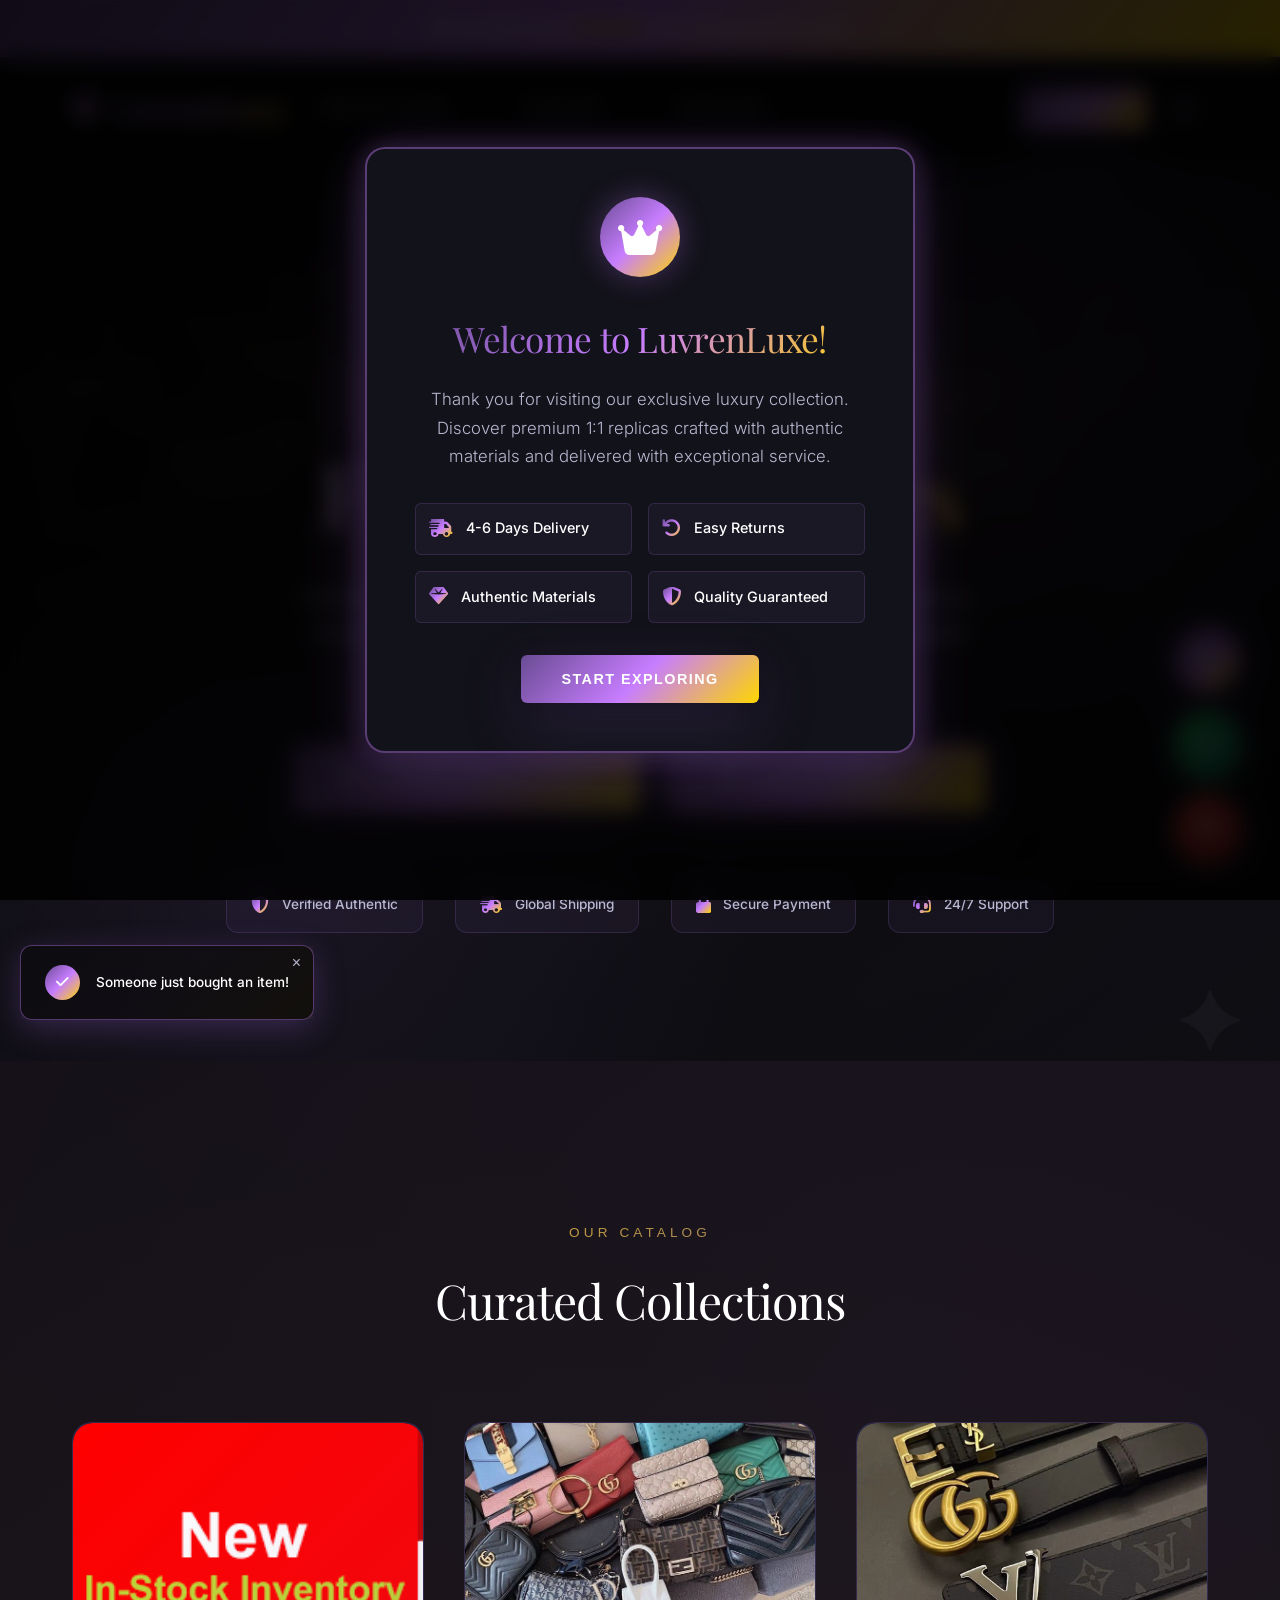
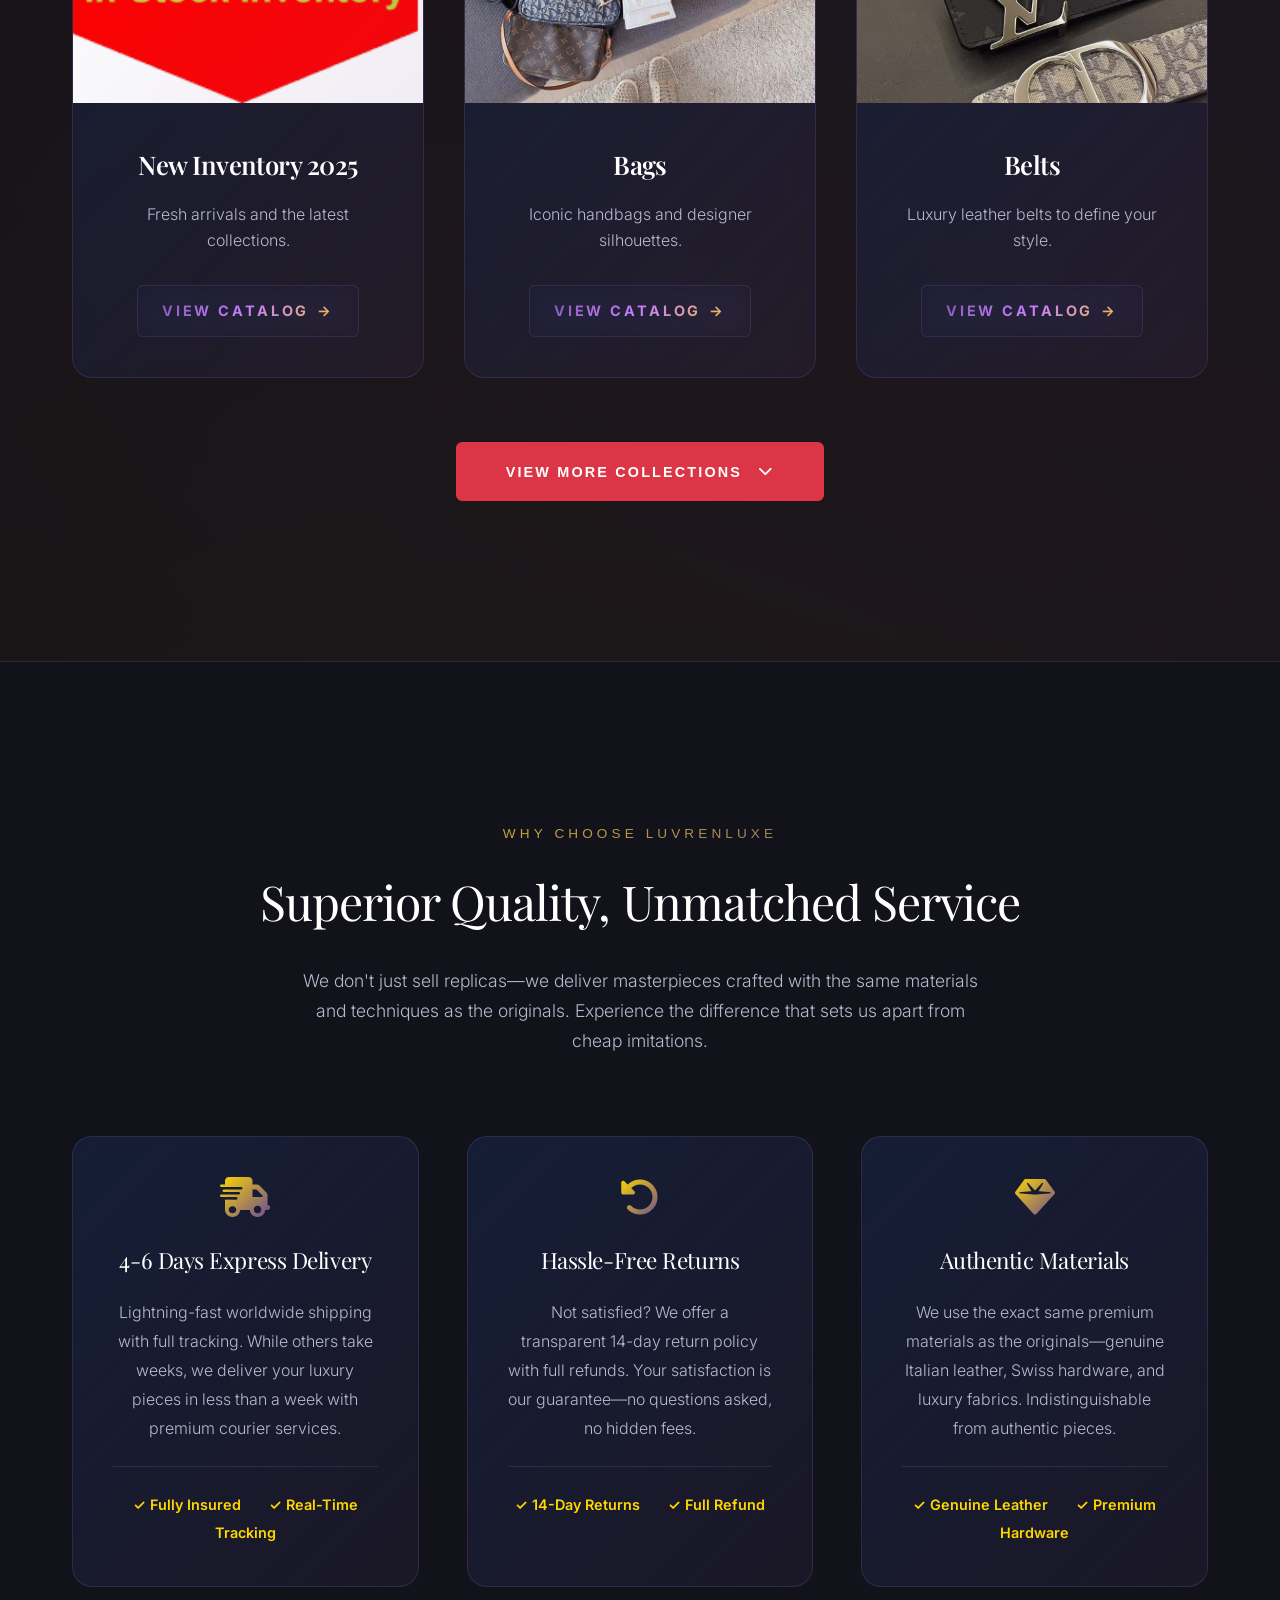
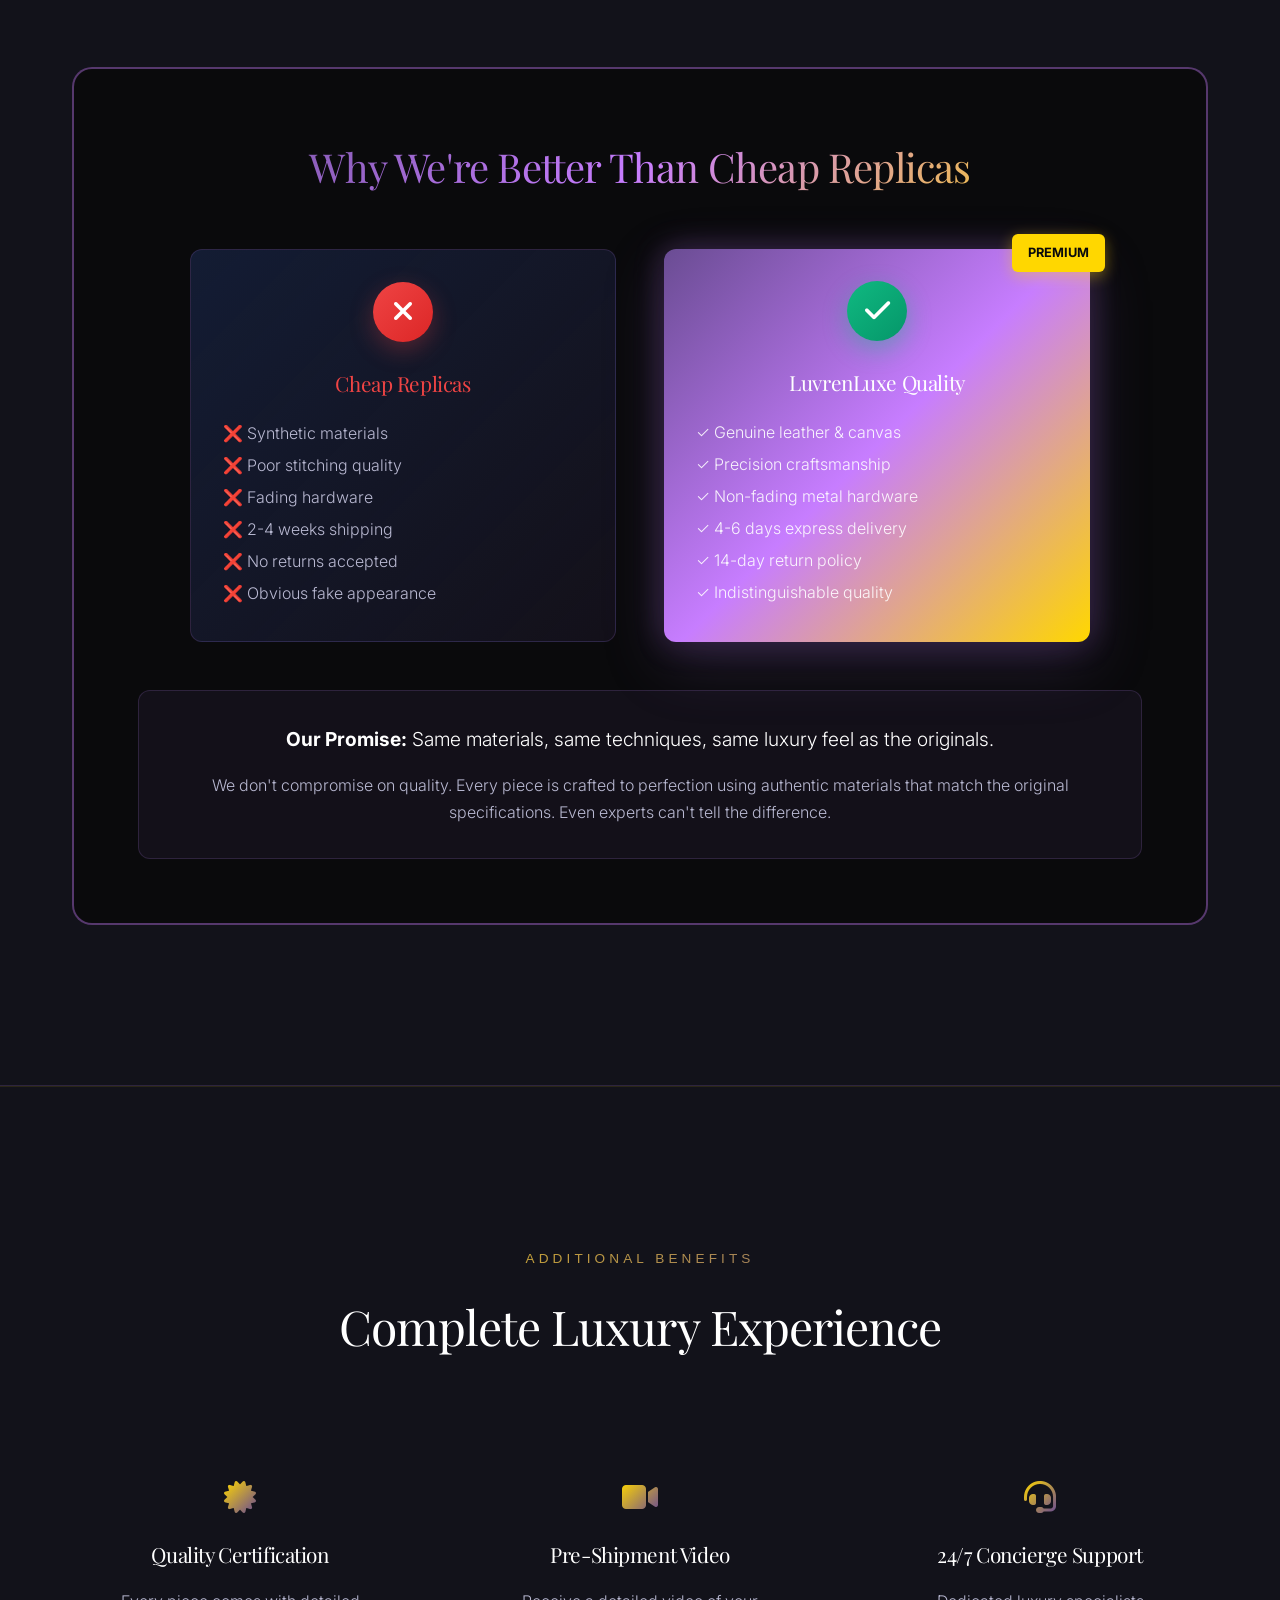
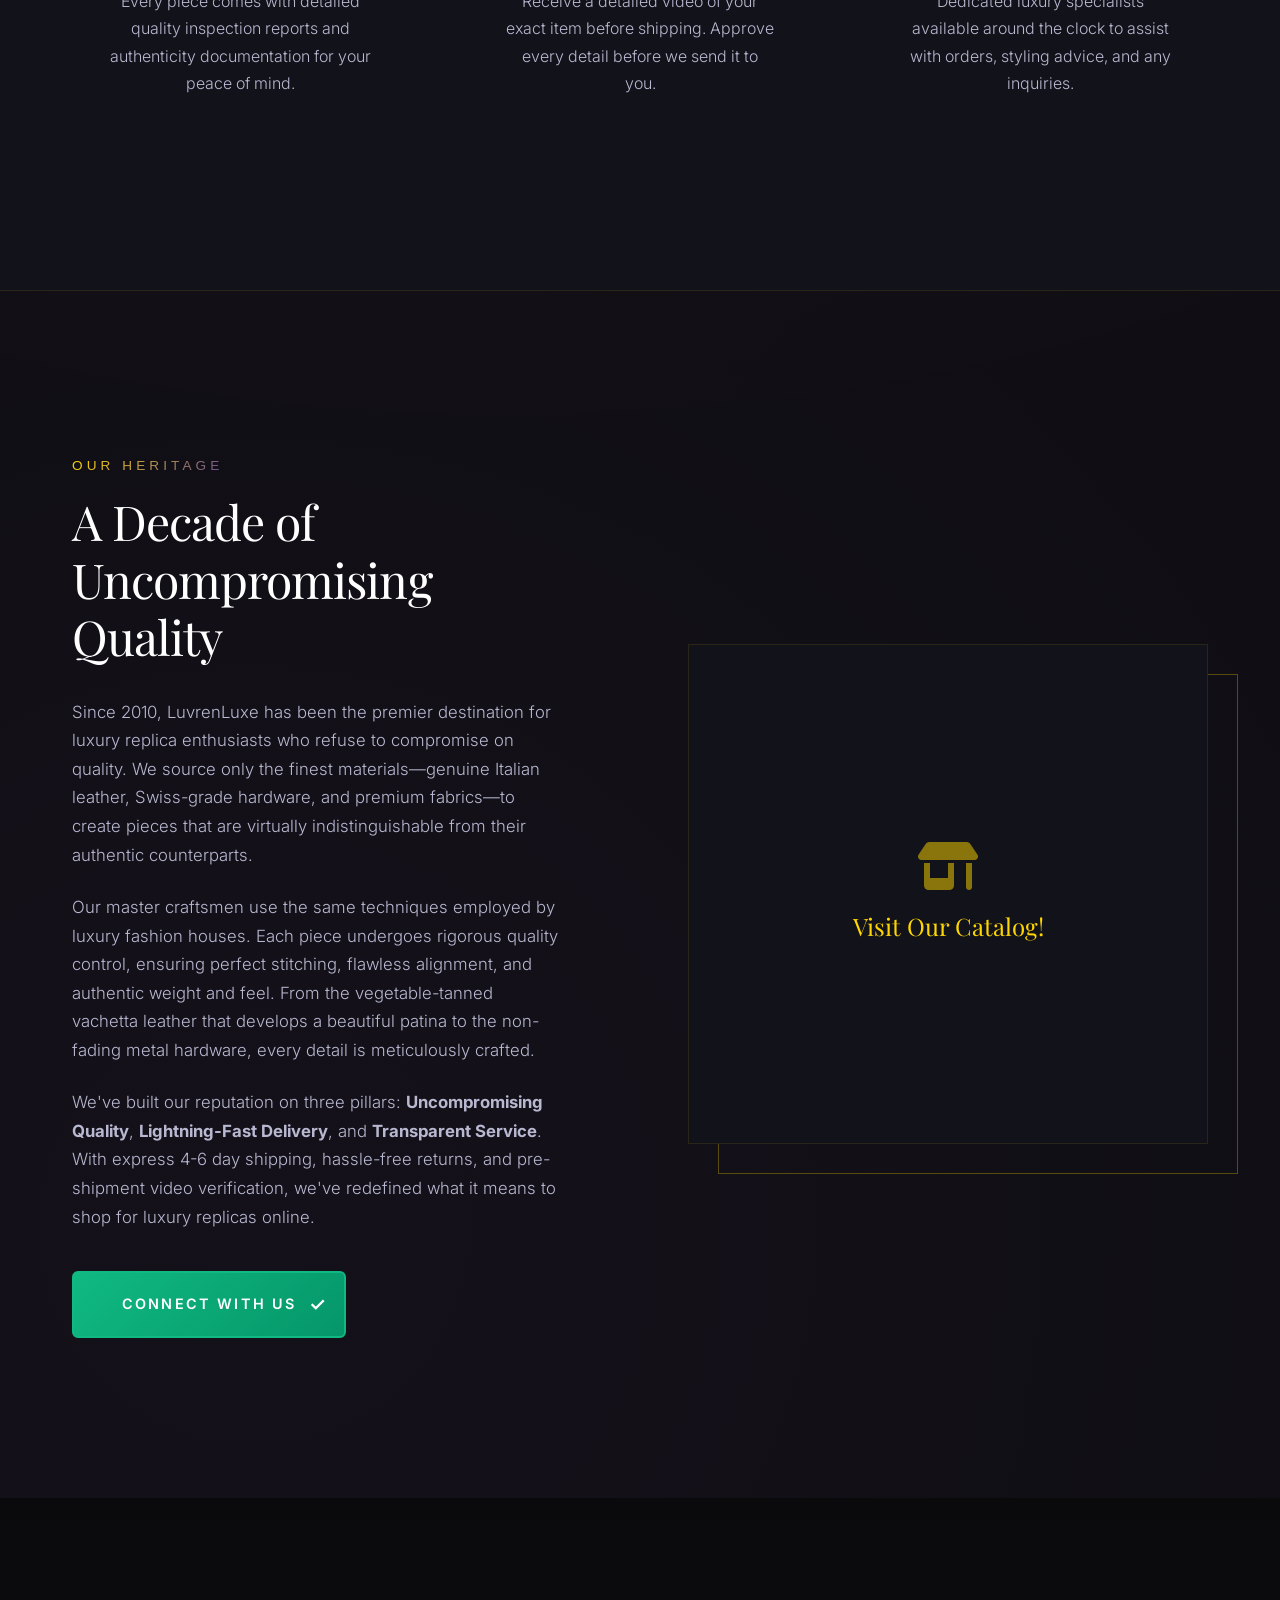
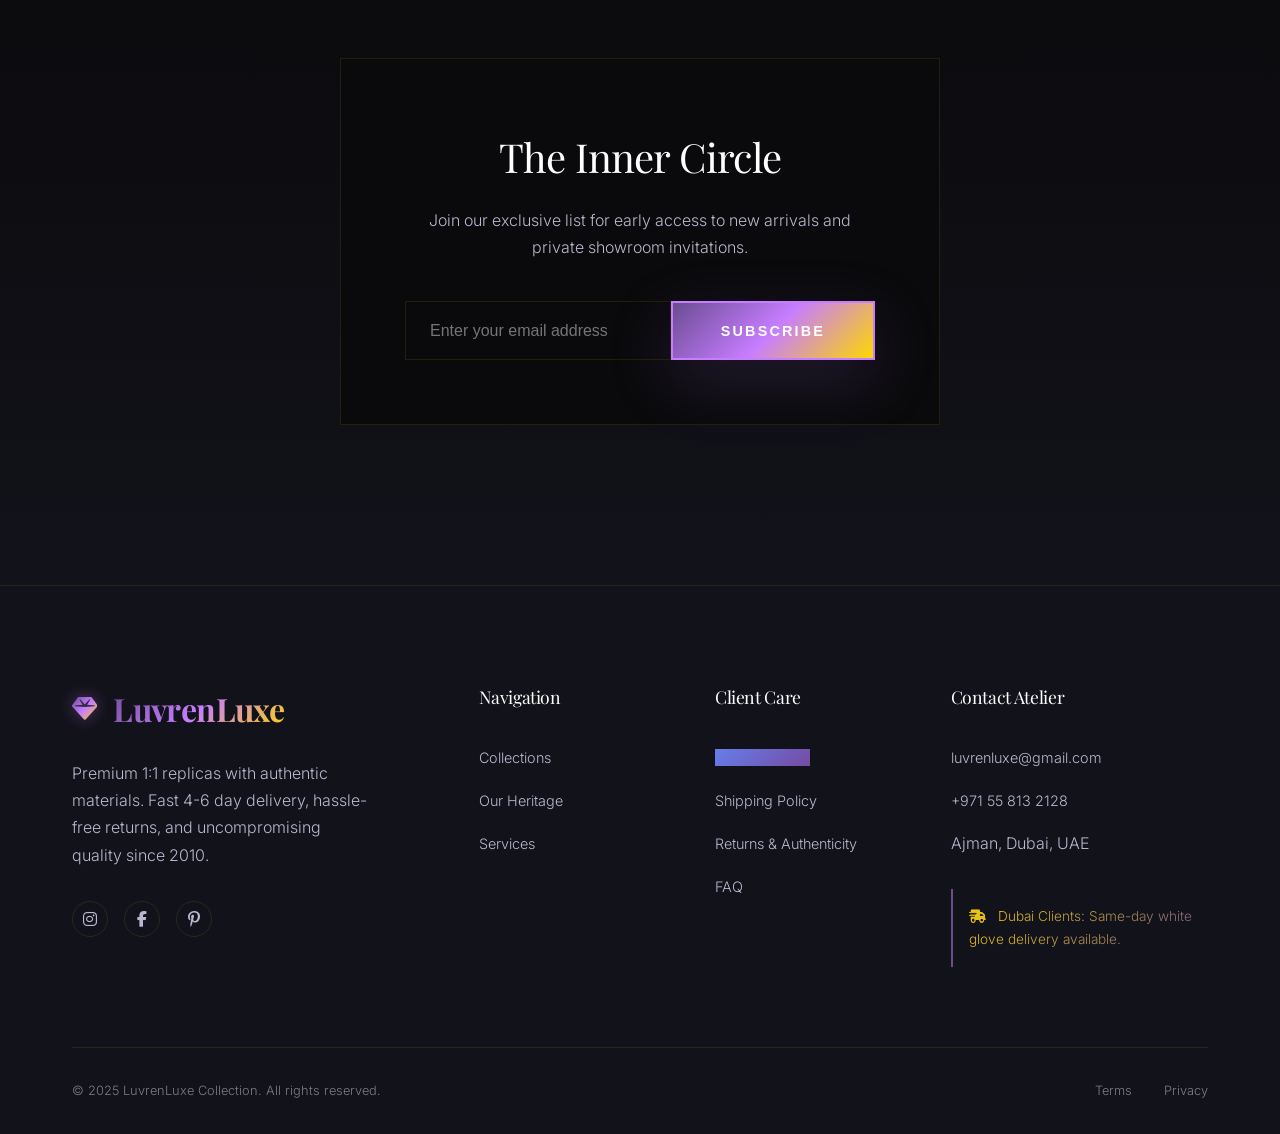
==== commit 96bcceba: "Update index.html 2.0" ====
--- a/index.html
+++ b/index.html
@@ -241,7 +241,11 @@
 
         /* --- BASE RESETS --- */
         * { margin: 0; padding: 0; box-sizing: border-box; }
-        html { scroll-behavior: smooth; }
+        html { 
+            scroll-behavior: smooth;
+            overflow-x: hidden;
+            max-width: 100vw;
+        }
 
         body {
             font-family: 'Inter', sans-serif;
@@ -255,6 +259,7 @@
             font-weight: 300;
             transition: var(--transition-smooth);
             overflow-x: hidden;
+            max-width: 100vw;
             position: relative;
         }
         
@@ -283,6 +288,7 @@
             max-width: 1200px;
             margin: 0 auto;
             padding: 0 2rem;
+            width: 100%;
         }
 
         section { padding: var(--section-spacing) 0; }
@@ -441,8 +447,7 @@
 
         /* --- ADVANCED PROMOTIONAL BANNER --- */
         .promo-banner {
-            position: fixed;
-            top: 0;
+            position: relative;
             width: 100%;
             background: var(--gradient-primary);
             color: #ffffff;
@@ -475,8 +480,8 @@
 
         /* --- ADVANCED HEADER & NAV --- */
         .header {
-            position: fixed;
-            top: 60px; width: 100%;
+            position: relative;
+            width: 100%;
             z-index: 1000;
             padding: 1.5rem 0;
             background: var(--glass-bg);
@@ -485,11 +490,6 @@
             border-bottom: 1px solid var(--border-purple);
             box-shadow: 0 8px 32px rgba(0, 0, 0, 0.3), inset 0 1px 0 rgba(255, 255, 255, 0.05);
             transition: var(--transition-smooth);
-        }
-        .header.scrolled {
-            background: rgba(10, 10, 12, 0.95);
-            border-bottom-color: var(--border-neon);
-            box-shadow: var(--shadow-luxury);
         }
         .nav { display: flex; justify-content: space-between; align-items: center; }
         .logo {
@@ -655,7 +655,7 @@
         /* --- OPTIMIZED NOTIFICATION SYSTEM --- */
         .notification {
             position: fixed;
-            top: 120px;
+            top: 20px;
             right: 20px;
             background: var(--glass-bg);
             backdrop-filter: blur(15px);
@@ -720,9 +720,9 @@
         /* Mobile notification positioning */
         @media (max-width: 768px) {
             .notification {
-                top: 80px;
-                right: 15px;
-                left: 15px;
+                top: 15px;
+                right: 10px;
+                left: 10px;
                 max-width: none;
                 transform: translateY(-100px) scale(0.9);
                 font-size: 0.8rem;
@@ -737,13 +737,14 @@
         .hero {
             min-height: 100vh;
             display: flex; align-items: center; justify-content: center;
-            padding-top: 140px;
+            padding: 4rem 0;
             background: 
                 linear-gradient(135deg, rgba(10, 10, 12, 0.85) 0%, rgba(18, 18, 26, 0.9) 100%),
                 url('hero-background.png') center/cover no-repeat fixed;
             background-color: var(--bg-main);
             position: relative;
             overflow: hidden;
+            width: 100%;
         }
         
         /* Fallback if image doesn't load */
@@ -1360,18 +1361,24 @@
         }
         
         @media (max-width: 768px) {
-            .container { padding: 0 1.5rem; }
+            .container { 
+                padding: 0 1rem;
+                max-width: 100%;
+            }
             .nav-links { display: none; }
             .nav-actions .btn { display: none; }
             .nav-toggle { display: flex; }
-            .promo-banner { font-size: 0.8rem; padding: 0.8rem 0; }
+            .promo-banner { 
+                font-size: 0.75rem;
+                padding: 0.7rem 0.5rem;
+            }
             
             .hero-title { font-size: 3.2rem; }
             .hero-actions { 
                 flex-direction: column; 
                 gap: 1.5rem;
                 width: 100%;
-                padding: 0 2rem;
+                padding: 0 1rem;
             }
             .hero-actions .btn {
                 width: 100%;
@@ -1407,12 +1414,18 @@
         }
         
         @media (max-width: 576px) {
-            section { padding: 6rem 0; }
-            .hero-title { font-size: 2.5rem; }
-            .hero-subtitle { font-size: 1rem; }
+            section { padding: 5rem 0; }
+            .container {
+                padding: 0 1rem;
+            }
+            .hero {
+                padding: 3rem 0;
+            }
+            .hero-title { font-size: 2.2rem; }
+            .hero-subtitle { font-size: 0.95rem; }
             .hero-actions { 
-                padding: 0 1rem;
-                gap: 1.2rem;
+                padding: 0 0.5rem;
+                gap: 1rem;
             }
             .hero-actions .btn {
                 width: 100%;
@@ -1430,7 +1443,10 @@
             .section-title { font-size: 2.2rem; }
             .section-header { margin-bottom: 3rem; }
             
-            .categories-grid { grid-template-columns: 1fr; }
+            .categories-grid { 
+                grid-template-columns: 1fr;
+                gap: 2rem;
+            }
             .highlights-grid { grid-template-columns: 1fr; gap: 2rem; }
             .brand-story { gap: 3rem; }
             .story-content h2 { font-size: 2.5rem; }
@@ -1520,9 +1536,9 @@
         /* Mobile purchase notification */
         @media (max-width: 768px) {
             .purchase-notification {
-                top: 80px;
-                left: 15px;
-                right: 15px;
+                top: 15px;
+                left: 10px;
+                right: 10px;
                 bottom: auto;
                 max-width: none;
                 transform: translateY(-100px) scale(0.9);
@@ -1719,13 +1735,17 @@
         
         @media (max-width: 768px) {
             .welcome-content {
-                padding: 2.5rem 2rem;
+                padding: 2rem 1.5rem;
+                max-width: 95%;
             }
             .welcome-benefits {
                 grid-template-columns: 1fr;
             }
             .comparison-section > div {
                 grid-template-columns: 1fr !important;
+            }
+            .comparison-section {
+                padding: 2rem 1rem !important;
             }
         }
         
@@ -1742,7 +1762,8 @@
                 padding: 0.8rem 1rem;
             }
             .welcome-content {
-                padding: 2rem 1.5rem;
+                padding: 1.5rem 1rem;
+                max-width: 90%;
             }
             .welcome-title {
                 font-size: 1.8rem;
@@ -2499,23 +2520,7 @@
             if (notif) notif.classList.remove('show');
         }
         
-        let ticking = false;
-        function updateHeader() {
-            const header = document.querySelector('.header');
-            if (window.scrollY > 100) {
-                header.classList.add('scrolled');
-            } else {
-                header.classList.remove('scrolled');
-            }
-            ticking = false;
-        }
-        
-        window.addEventListener('scroll', () => {
-            if (!ticking) {
-                requestAnimationFrame(updateHeader);
-                ticking = true;
-            }
-        });
+        // Header scroll effect removed since header is no longer fixed
     </script>
 </body>
     <script>
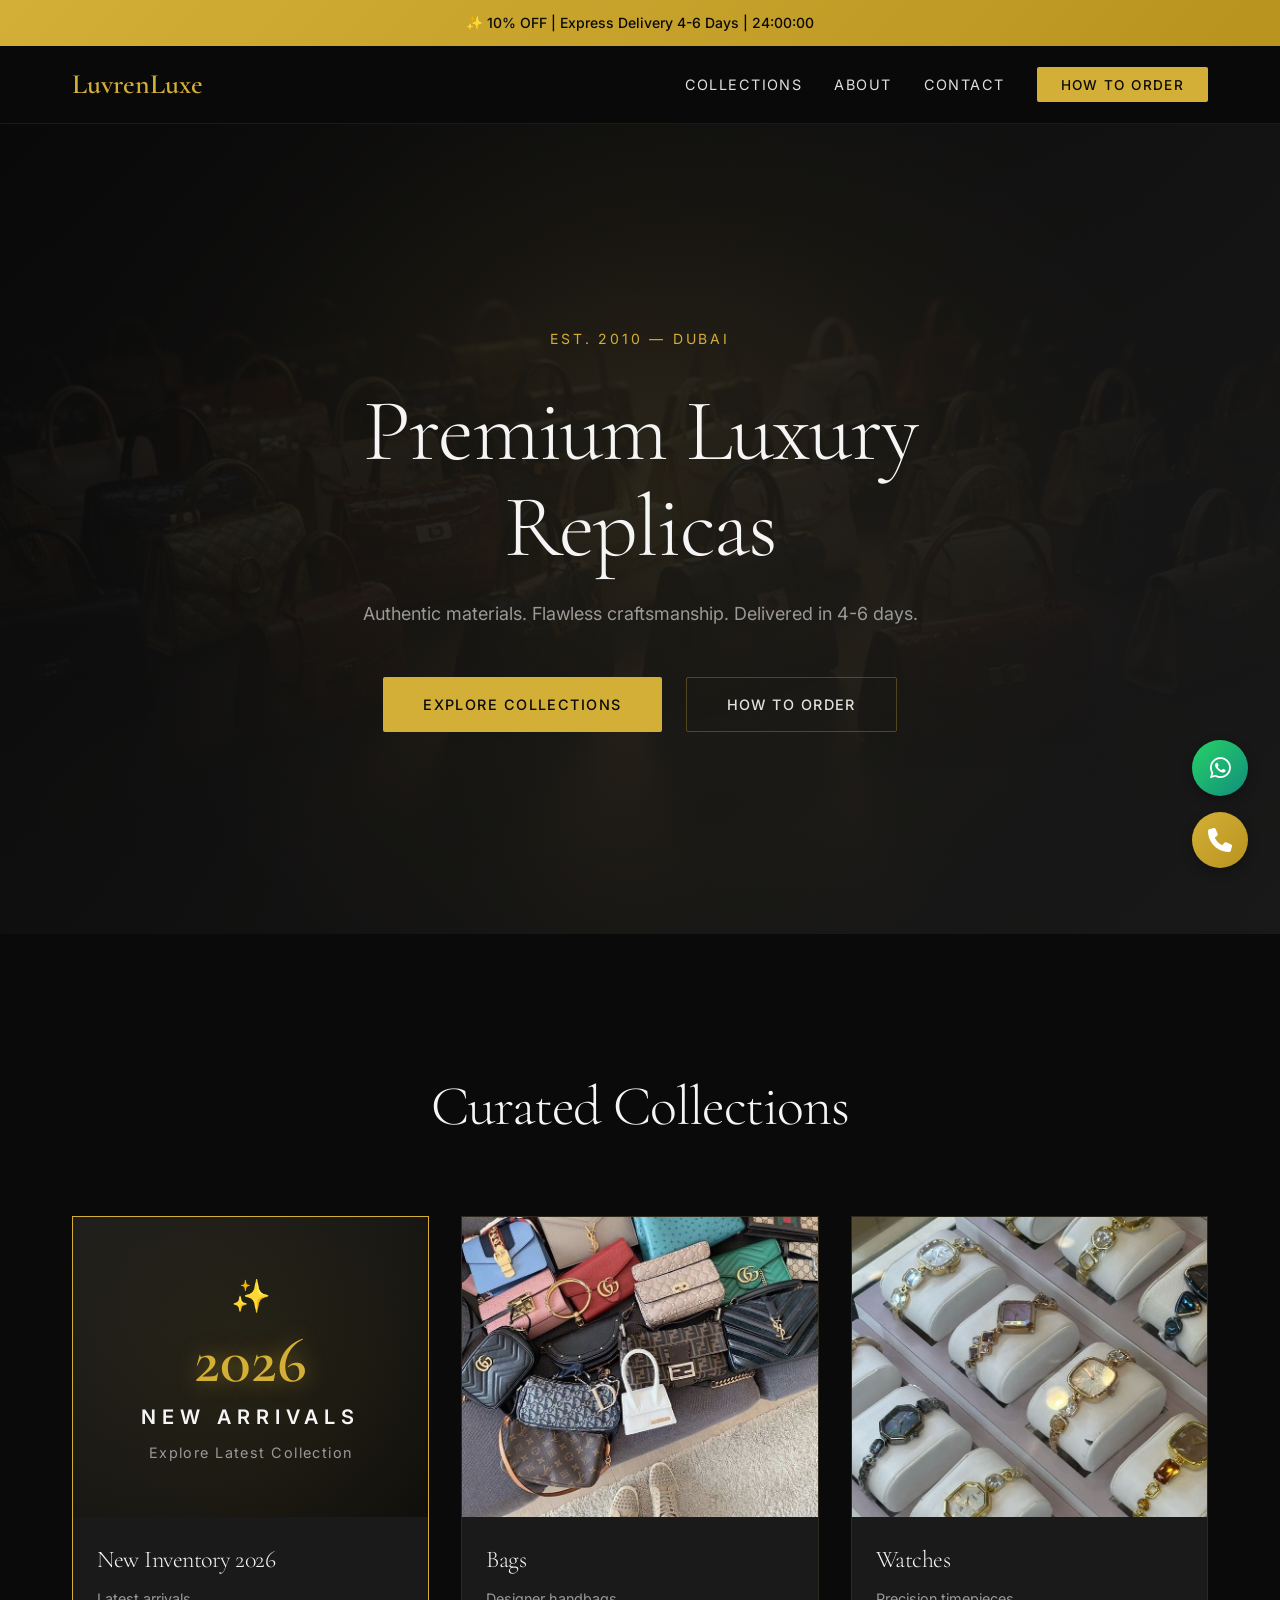
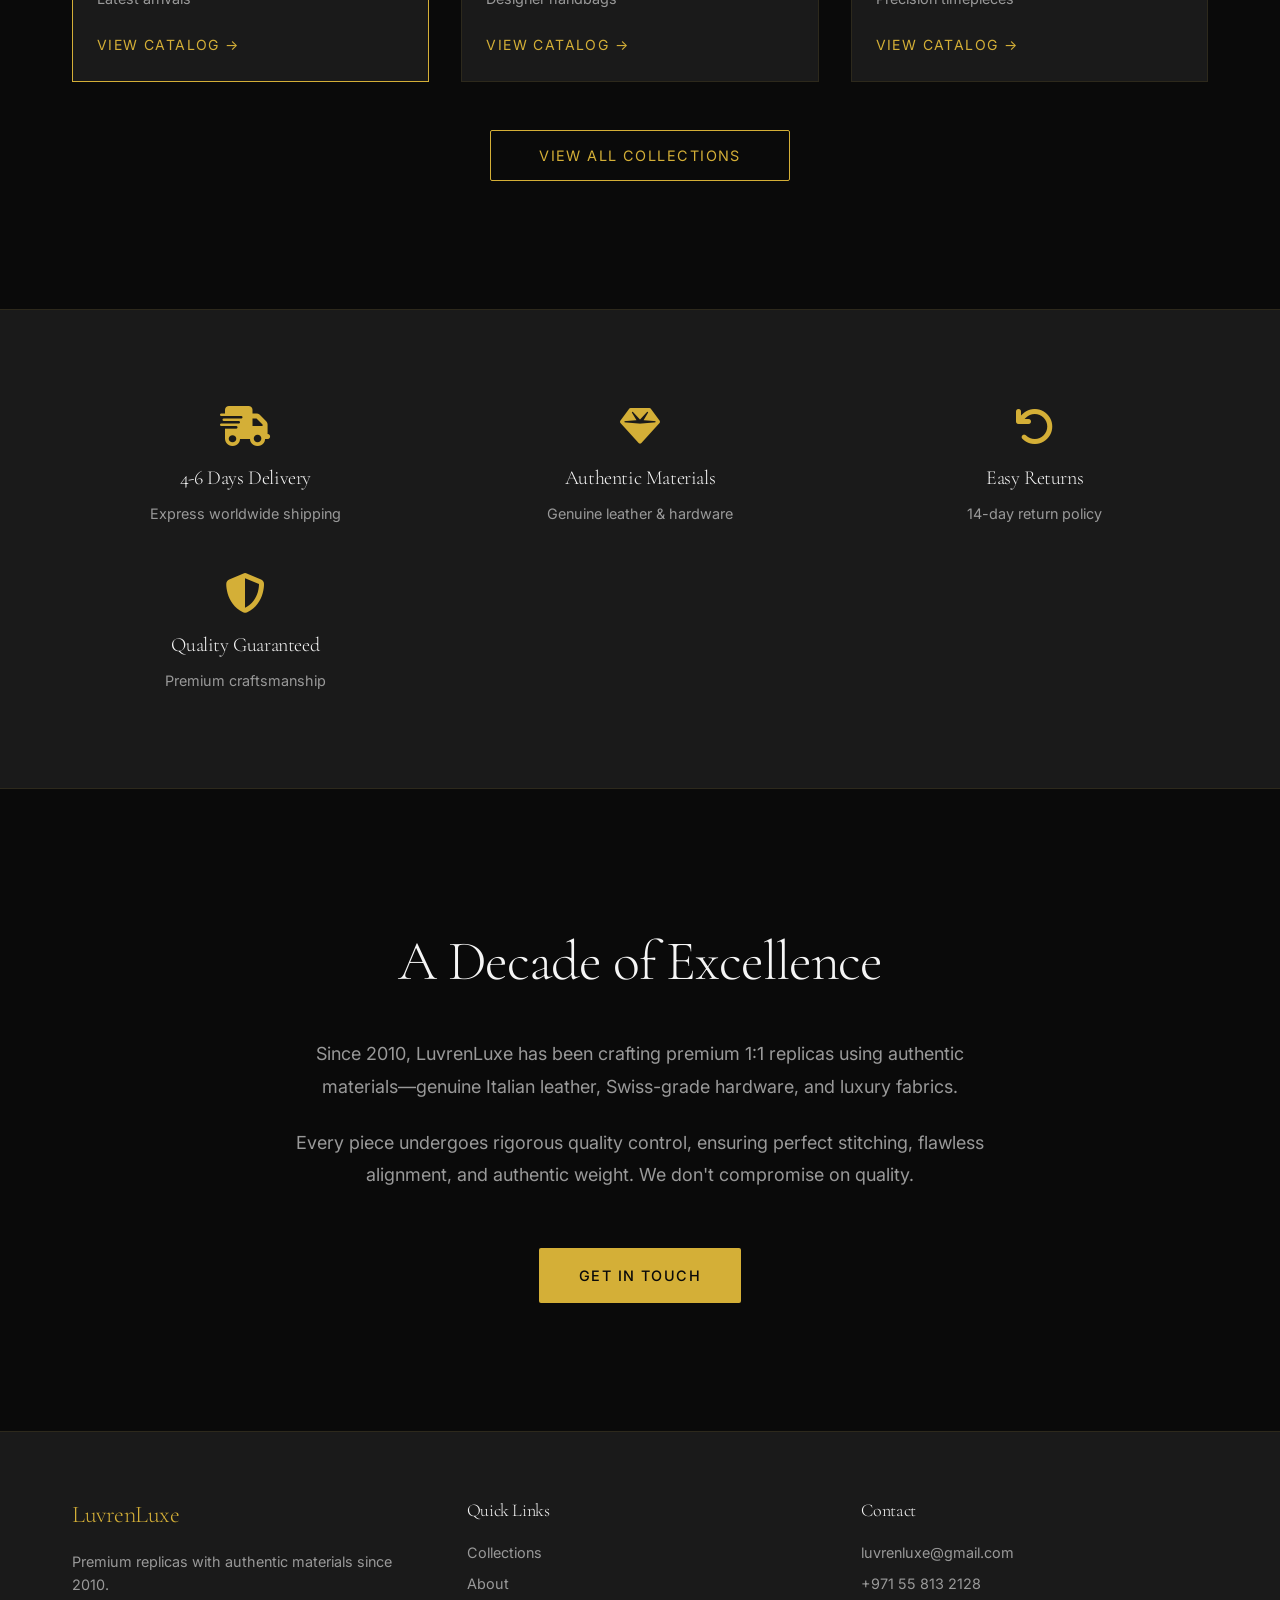
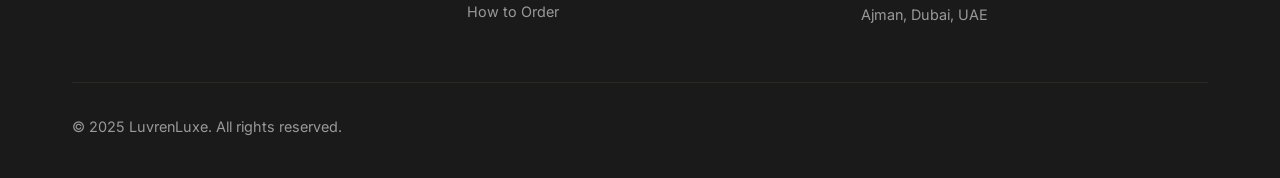
==== commit 44dc6e22: "Redesign: Fast, smooth, premium website with optimized performance" ====
--- a/index.html
+++ b/index.html
@@ -3,2652 +3,248 @@
 <head>
     <meta charset="UTF-8">
     <meta name="viewport" content="width=device-width, initial-scale=1.0">
-    <title>LuvrenLuxe | Curated Digital Showroom</title>
-    <link rel="stylesheet" href="https://cdnjs.cloudflare.com/ajax/libs/font-awesome/6.4.0/css/all.min.css">
-    <link href="https://fonts.googleapis.com/css2?family=Inter:wght@300;400;500;600;700&family=Playfair+Display:wght@400;500;600&display=swap" rel="stylesheet">
+    <title>LuvrenLuxe | Premium Luxury Replicas</title>
     <link rel="preconnect" href="https://fonts.googleapis.com">
     <link rel="preconnect" href="https://fonts.gstatic.com" crossorigin>
-    <style>
-        /* --- NEXT-LEVEL LUXURY THEME VARIABLES --- */
-        :root {
-            /* Advanced Color Palette - Deep Space & Royal Purple with Gold Accents */
-            --bg-main: #0a0a0c;
-            --bg-secondary: #12121a;
-            --bg-tertiary: #1a1a2e;
-            --bg-card: #16213e;
-            
-            --accent-gold: #ffd700;      /* Pure Gold */
-            --accent-gold-light: #ffed4e;
-            --accent-purple: #6a4c93;     /* Royal Purple */
-            --accent-purple-light: #8b5fbf;
-            --accent-purple-dark: #4a2c5a;
-            --accent-neon: #c77dff;       /* Neon Purple */
-            
-            --text-primary: #ffffff;
-            --text-secondary: #b8b8d1;
-            --text-muted: #7c7c8a;
-            
-            --border-subtle: rgba(255, 215, 0, 0.1);
-            --border-purple: rgba(106, 76, 147, 0.3);
-            --border-neon: rgba(199, 125, 255, 0.4);
-            --glass-bg: rgba(10, 10, 12, 0.9);
-            --glass-purple: rgba(106, 76, 147, 0.1);
-            
-            --gradient-primary: linear-gradient(135deg, #6a4c93 0%, #c77dff 50%, #ffd700 100%);
-            --gradient-secondary: linear-gradient(135deg, #4a2c5a 0%, #6a4c93 100%);
-            --gradient-card: linear-gradient(135deg, rgba(22, 33, 62, 0.8) 0%, rgba(106, 76, 147, 0.1) 100%);
-            
-            --shadow-luxury: 0 20px 60px rgba(106, 76, 147, 0.3), 0 8px 25px rgba(0, 0, 0, 0.4);
-            --shadow-glow: 0 0 30px rgba(199, 125, 255, 0.3);
-            
-            --section-spacing: 10rem;
-            --radius-sm: 6px;
-            --radius-md: 12px;
-            --radius-lg: 20px;
-            --transition-smooth: all 0.6s cubic-bezier(0.23, 1, 0.32, 1);
-            --transition-fast: all 0.3s cubic-bezier(0.4, 0, 0.2, 1);
-        }
-
-        /* Light Theme Overrides - Premium & Elegant */
-        .light-theme {
-            --bg-main: #ffffff;
-            --bg-secondary: #f9f7ff;
-            --bg-tertiary: #f3f0ff;
-            --bg-card: #faf8ff;
-            
-            --accent-gold: #d4af37;
-            --accent-gold-light: #e6c84f;
-            --accent-purple: #6a4c93;
-            --accent-purple-light: #8b5fbf;
-            --accent-purple-dark: #4a2c5a;
-            --accent-neon: #9b59d0;
-            
-            --text-primary: #1a1a1a;
-            --text-secondary: #4a4a4a;
-            --text-muted: #6b6b6b;
-            
-            --border-subtle: rgba(106, 76, 147, 0.12);
-            --border-purple: rgba(106, 76, 147, 0.25);
-            --border-neon: rgba(155, 89, 208, 0.3);
-            --glass-bg: rgba(255, 255, 255, 0.95);
-            --glass-purple: rgba(106, 76, 147, 0.08);
-            
-            --gradient-primary: linear-gradient(135deg, #6a4c93 0%, #9b59d0 50%, #d4af37 100%);
-            --gradient-secondary: linear-gradient(135deg, #4a2c5a 0%, #6a4c93 100%);
-            --gradient-card: linear-gradient(135deg, rgba(250, 248, 255, 0.9) 0%, rgba(106, 76, 147, 0.08) 100%);
-            
-            --shadow-luxury: 0 20px 60px rgba(106, 76, 147, 0.15), 0 8px 25px rgba(0, 0, 0, 0.08);
-            --shadow-glow: 0 0 30px rgba(155, 89, 208, 0.25);
-        }
-        
-        .light-theme body {
-            background-image: 
-                radial-gradient(circle at 20% 80%, rgba(106, 76, 147, 0.06) 0%, transparent 50%),
-                radial-gradient(circle at 80% 20%, rgba(155, 89, 208, 0.05) 0%, transparent 50%),
-                radial-gradient(circle at 40% 40%, rgba(212, 175, 55, 0.04) 0%, transparent 50%);
-        }
-        
-        .light-theme body::before {
-            background: radial-gradient(circle at 50% 50%, rgba(106, 76, 147, 0.02) 1px, transparent 1px);
-            opacity: 0.5;
-        }
-        
-        .light-theme .welcome-popup {
-            background: rgba(106, 76, 147, 0.15);
-        }
-        
-        .light-theme .story-placeholder,
-        .light-theme .placeholder-img {
-            background: linear-gradient(45deg, var(--bg-tertiary), var(--bg-secondary));
-        }
-        
-        .light-theme .category-img-container {
-            background: var(--bg-tertiary);
-        }
-        
-        .light-theme .payment-badge {
-            background: var(--bg-secondary);
-            border-color: var(--border-subtle);
-        }
-        
-        .light-theme .mobile-nav {
-            background: var(--bg-main);
-        }
-        
-        .light-theme .theme-toggle {
-            background: var(--glass-purple);
-            border-color: var(--border-purple);
-        }
-        
-        .light-theme .nav-link::before {
-            background: var(--gradient-card);
-        }
-        
-        .light-theme .category-link::before,
-        .light-theme .btn::before {
-            background: linear-gradient(90deg, transparent, rgba(106, 76, 147, 0.15), transparent);
-        }
-        
-        .light-theme .promo-banner {
-            background: var(--gradient-primary);
-            border-bottom-color: var(--border-purple);
-        }
-        
-        .light-theme .header {
-            background: rgba(255, 255, 255, 0.95);
-            border-bottom-color: var(--border-purple);
-            box-shadow: 0 8px 32px rgba(106, 76, 147, 0.1), inset 0 1px 0 rgba(106, 76, 147, 0.05);
-        }
-        
-        .light-theme .category-card,
-        .light-theme .highlight-card,
-        .light-theme .welcome-content,
-        .light-theme .modal-content {
-            background: var(--gradient-card);
-            box-shadow: 0 10px 40px rgba(106, 76, 147, 0.12);
-        }
-        
-        .light-theme .category-card:hover,
-        .light-theme .highlight-card:hover {
-            box-shadow: var(--shadow-luxury), var(--shadow-glow);
-        }
-        
-        .light-theme .notification,
-        .light-theme .purchase-notification,
-        .light-theme .visitor-counter {
-            background: rgba(255, 255, 255, 0.98);
-            border-color: var(--border-purple);
-            box-shadow: 0 10px 40px rgba(106, 76, 147, 0.2);
-        }
-        
-        .light-theme .contact-orb {
-            background: rgba(255, 255, 255, 0.95);
-            border-color: var(--border-purple);
-            box-shadow: 0 8px 25px rgba(106, 76, 147, 0.2);
-        }
-        
-        .light-theme .trust-badge,
-        .light-theme .welcome-benefit {
-            background: rgba(255, 255, 255, 0.8);
-            border-color: var(--border-purple);
-        }
-        
-        .light-theme .hero {
-            background: 
-                linear-gradient(135deg, rgba(255, 255, 255, 0.92) 0%, rgba(249, 247, 255, 0.95) 100%),
-                url('hero-background.png') center/cover no-repeat fixed;
-            background-color: var(--bg-main);
-        }
-        
-        .light-theme .hero::after {
-            background: linear-gradient(135deg, var(--bg-main) 0%, var(--bg-secondary) 100%);
-        }
-        
-        .light-theme .hero::before {
-            background: 
-                radial-gradient(circle at 20% 80%, rgba(106, 76, 147, 0.1) 0%, transparent 40%),
-                radial-gradient(circle at 80% 20%, rgba(155, 89, 208, 0.08) 0%, transparent 40%),
-                radial-gradient(ellipse at center, transparent 0%, rgba(255, 255, 255, 0.3) 100%);
-        }
-        
-        .light-theme .footer,
-        .light-theme .highlights-section {
-            background: var(--bg-secondary);
-            border-color: var(--border-subtle);
-        }
-        
-        .light-theme .newsletter-container {
-            background: rgba(255, 255, 255, 0.9);
-            border-color: var(--border-purple);
-            box-shadow: 0 10px 30px rgba(106, 76, 147, 0.1);
-        }
-        
-        .light-theme .btn-primary {
-            box-shadow: 0 8px 25px rgba(106, 76, 147, 0.3);
-        }
-        
-        .light-theme .btn-outline-light {
-            background: rgba(106, 76, 147, 0.05);
-            border-color: var(--accent-purple);
-            color: var(--accent-purple);
-        }
-        
-        .light-theme .btn-outline-light:hover {
-            background: var(--accent-purple);
-            color: #ffffff;
-        }
-        
-        .light-theme #howToOrderBtnHero {
-            color: #ffffff;
-        }
-        
-        .light-theme .hero-title {
-            background: linear-gradient(135deg, #2a2a2a 0%, var(--accent-purple) 50%, var(--accent-gold) 100%);
-            -webkit-background-clip: text;
-            -webkit-text-fill-color: transparent;
-            background-clip: text;
-        }
-        
-        .light-theme .comparison-section {
-            background: rgba(255, 255, 255, 0.8) !important;
-            border-color: var(--border-purple) !important;
-        }
-        
-        .light-theme .nav-toggle {
-            border-color: var(--border-purple);
-            color: var(--text-secondary);
-        }
-
-        /* --- BASE RESETS --- */
-        * { margin: 0; padding: 0; box-sizing: border-box; }
-        html { 
-            scroll-behavior: smooth;
-            overflow-x: hidden;
-            max-width: 100vw;
-        }
-
-        body {
-            font-family: 'Inter', sans-serif;
-            background: var(--bg-main);
-            background-image: 
-                radial-gradient(circle at 20% 80%, rgba(106, 76, 147, 0.1) 0%, transparent 50%),
-                radial-gradient(circle at 80% 20%, rgba(199, 125, 255, 0.08) 0%, transparent 50%),
-                radial-gradient(circle at 40% 40%, rgba(255, 215, 0, 0.05) 0%, transparent 50%);
-            color: var(--text-primary);
-            line-height: 1.7;
-            font-weight: 300;
-            transition: var(--transition-smooth);
-            overflow-x: hidden;
-            max-width: 100vw;
-            position: relative;
-        }
-        
-        /* Optimized background - removed heavy SVG */
-        body::before {
-            content: '';
-            position: fixed;
-            top: 0;
-            left: 0;
-            width: 100%;
-            height: 100%;
-            background: radial-gradient(circle at 50% 50%, rgba(255,255,255,0.01) 1px, transparent 1px);
-            background-size: 20px 20px;
-            pointer-events: none;
-            z-index: -1;
-            opacity: 0.3;
-        }
-
-        h1, h2, h3, h4, .logo {
-            font-family: 'Playfair Display', serif;
-            font-weight: 400;
-            letter-spacing: -0.02em;
-        }
-
-        .container {
-            max-width: 1200px;
-            margin: 0 auto;
-            padding: 0 2rem;
-            width: 100%;
-        }
-
-        section { padding: var(--section-spacing) 0; }
-
-        /* --- ELEGANT COMPONENTS --- */
-        /* Buttons - Sharper, more minimal */
-        /* --- NEXT-LEVEL BUTTON SYSTEM --- */
-        .btn {
-            padding: 1.2rem 3rem;
-            border-radius: var(--radius-sm);
-            font-size: 0.9rem;
-            font-weight: 600;
-            text-transform: uppercase;
-            letter-spacing: 0.15em;
-            text-decoration: none;
-            transition: var(--transition-smooth);
-            display: inline-flex;
-            align-items: center;
-            justify-content: center;
-            gap: 1rem;
-            cursor: pointer;
-            border: 2px solid transparent;
-            position: relative;
-            overflow: hidden;
-            backdrop-filter: blur(10px);
-        }
-        .btn::before {
-            content: '';
-            position: absolute;
-            top: 0; left: -100%;
-            width: 100%; height: 100%;
-            background: linear-gradient(90deg, transparent, rgba(255,255,255,0.2), transparent);
-            transition: left 0.8s;
-        }
-        .btn:hover::before {
-            left: 100%;
-        }
-
-        .btn-primary {
-            background: var(--gradient-primary);
-            color: #ffffff;
-            box-shadow: var(--shadow-luxury);
-            border-color: var(--accent-neon);
-        }
-        .btn-primary:hover {
-            background: var(--gradient-secondary);
-            transform: translateY(-4px) scale(1.02);
-            box-shadow: var(--shadow-luxury), var(--shadow-glow);
-            border-color: var(--accent-gold);
-        }
-
-        .btn-outline {
-            background: var(--glass-purple);
-            border-color: var(--accent-neon);
-            color: var(--accent-neon);
-            backdrop-filter: blur(15px);
-        }
-        .btn-outline:hover {
-            background: var(--gradient-primary);
-            color: #ffffff;
-            transform: translateY(-2px);
-            box-shadow: var(--shadow-glow);
-        }
-
-        .btn-outline-light {
-            background: rgba(255, 255, 255, 0.05);
-            border-color: rgba(255, 255, 255, 0.3);
-            color: var(--text-primary);
-            backdrop-filter: blur(15px);
-        }
-        .btn-outline-light:hover {
-            background: rgba(255, 255, 255, 0.1);
-            border-color: var(--accent-neon);
-            color: var(--accent-neon);
-            transform: translateY(-2px);
-            box-shadow: var(--shadow-glow);
-        }
-        
-        /* Light theme button adjustments */
-        .light-theme .btn-outline-light {
-            background: rgba(106, 76, 147, 0.05);
-            border-color: var(--accent-purple);
-            color: var(--accent-purple);
-        }
-        .light-theme .btn-outline-light:hover {
-            background: var(--accent-purple);
-            color: #ffffff;
-            border-color: var(--accent-purple);
-        }
-        
-        /* Trust Badge Button */
-        .btn-trust {
-            background: linear-gradient(135deg, #10b981, #059669);
-            color: #ffffff;
-            border-color: #10b981;
-            position: relative;
-        }
-        .btn-trust::after {
-            content: '✓';
-            position: absolute;
-            right: 1rem;
-            font-size: 1.2rem;
-        }
-        .btn-trust:hover {
-            background: linear-gradient(135deg, #059669, #047857);
-            transform: translateY(-2px);
-            box-shadow: 0 8px 25px rgba(16, 185, 129, 0.4);
-        }
-
-        /* Enhanced How to Order button styling */
-        #howToOrderBtnHero {
-            background: var(--gradient-primary);
-            border: 2px solid var(--accent-neon);
-            position: relative;
-            overflow: hidden;
-            box-shadow: var(--shadow-luxury), var(--shadow-glow);
-            color: #ffffff;
-        }
-        #howToOrderBtnHero::after {
-            content: '→';
-            transition: var(--transition-fast);
-            margin-left: 0.5rem;
-        }
-        #howToOrderBtnHero:hover {
-            background: var(--gradient-secondary);
-            transform: translateY(-4px) scale(1.05);
-            box-shadow: var(--shadow-luxury), 0 15px 50px rgba(199, 125, 255, 0.6);
-        }
-        #howToOrderBtnHero:hover::after {
-            transform: translateX(5px);
-        }
-
-        /* Section Headers - Refined */
-        .section-header {
-            text-align: center;
-            margin-bottom: 5rem;
-            position: relative;
-        }
-        .section-title {
-            font-size: 3rem;
-            margin-bottom: 1rem;
-            color: var(--text-primary);
-        }
-        .section-subtitle {
-            font-family: 'Montserrat', sans-serif;
-            background: linear-gradient(135deg, var(--accent-gold), var(--accent-purple));
-            -webkit-background-clip: text;
-            -webkit-text-fill-color: transparent;
-            background-clip: text;
-            font-size: 0.85rem;
-            text-transform: uppercase;
-            letter-spacing: 0.3em;
-            display: block;
-            margin-bottom: 1rem;
-        }
-
-        /* --- ADVANCED PROMOTIONAL BANNER --- */
-        .promo-banner {
-            position: relative;
-            width: 100%;
-            background: var(--gradient-primary);
-            color: #ffffff;
-            text-align: center;
-            padding: 1rem 0;
-            font-size: 0.9rem;
-            font-weight: 600;
-            z-index: 1001;
-            backdrop-filter: blur(10px);
-            border-bottom: 1px solid var(--border-neon);
-            box-shadow: 0 4px 20px rgba(106, 76, 147, 0.4), inset 0 1px 0 rgba(255, 255, 255, 0.1);
-            animation: bannerGlow 3s ease-in-out infinite alternate;
-        }
-        @keyframes bannerGlow {
-            0% { box-shadow: 0 4px 20px rgba(106, 76, 147, 0.4), inset 0 1px 0 rgba(255, 255, 255, 0.1); }
-            100% { box-shadow: 0 4px 30px rgba(199, 125, 255, 0.6), inset 0 1px 0 rgba(255, 255, 255, 0.2); }
-        }
-        .promo-banner .countdown {
-            color: var(--accent-gold);
-            font-weight: 700;
-            text-shadow: 0 0 10px rgba(255, 215, 0, 0.5);
-        }
-        .promo-banner i {
-            animation: sparkle 2s ease-in-out infinite;
-        }
-        @keyframes sparkle {
-            0%, 100% { transform: scale(1) rotate(0deg); }
-            50% { transform: scale(1.1) rotate(180deg); }
-        }
-
-        /* --- ADVANCED HEADER & NAV --- */
-        .header {
-            position: relative;
-            width: 100%;
-            z-index: 1000;
-            padding: 1.5rem 0;
-            background: var(--glass-bg);
-            backdrop-filter: blur(20px);
-            -webkit-backdrop-filter: blur(20px);
-            border-bottom: 1px solid var(--border-purple);
-            box-shadow: 0 8px 32px rgba(0, 0, 0, 0.3), inset 0 1px 0 rgba(255, 255, 255, 0.05);
-            transition: var(--transition-smooth);
-        }
-        .nav { display: flex; justify-content: space-between; align-items: center; }
-        .logo {
-            font-size: 2rem;
-            color: var(--text-primary);
-            text-decoration: none;
-            display: flex; align-items: center; gap: 1rem;
-            position: relative;
-        }
-        .logo i { 
-            background: var(--gradient-primary);
-            -webkit-background-clip: text;
-            -webkit-text-fill-color: transparent;
-            background-clip: text;
-            font-size: 1.6rem;
-            filter: drop-shadow(0 0 8px rgba(199, 125, 255, 0.4));
-            animation: logoGlow 4s ease-in-out infinite alternate;
-        }
-        @keyframes logoGlow {
-            0% { filter: drop-shadow(0 0 8px rgba(199, 125, 255, 0.4)); }
-            100% { filter: drop-shadow(0 0 15px rgba(255, 215, 0, 0.6)); }
-        }
-        .logo span { 
-            font-weight: 700;
-            background: var(--gradient-primary);
-            -webkit-background-clip: text;
-            -webkit-text-fill-color: transparent;
-            background-clip: text;
-        }
-
-        .nav-links { display: flex; gap: 3rem; align-items: center; }
-        .nav-link {
-            color: var(--text-secondary);
-            text-decoration: none;
-            font-size: 0.9rem;
-            text-transform: uppercase;
-            letter-spacing: 0.15em;
-            font-weight: 500;
-            position: relative;
-            transition: var(--transition-smooth);
-            padding: 0.5rem 1rem;
-            border-radius: var(--radius-sm);
-        }
-        .nav-link::before {
-            content: '';
-            position: absolute;
-            top: 0; left: 0; right: 0; bottom: 0;
-            background: var(--gradient-card);
-            border-radius: var(--radius-sm);
-            opacity: 0;
-            transition: var(--transition-fast);
-            z-index: -1;
-        }
-        .nav-link:hover::before {
-            opacity: 1;
-        }
-        .nav-link::after {
-            content: ''; position: absolute; bottom: -2px; left: 50%;
-            width: 0; height: 2px;
-            background: var(--gradient-primary);
-            transition: var(--transition-fast);
-            transform: translateX(-50%);
-            border-radius: 2px;
-        }
-        .nav-link:hover { 
-            color: var(--text-primary);
-            text-shadow: 0 0 10px rgba(199, 125, 255, 0.5);
-        }
-        .nav-link:hover::after { width: 80%; }
-        
-        /* Special styling for nav How to Order buttons */
-        #howToOrderBtnNav, #howToOrderBtnFooter, #howToOrderBtnMobile {
-            background: var(--gradient-primary);
-            -webkit-background-clip: text;
-            -webkit-text-fill-color: transparent;
-            background-clip: text;
-            font-weight: 600;
-            position: relative;
-        }
-        #howToOrderBtnNav::before {
-            background: var(--gradient-secondary);
-        }
-        
-        .nav-actions { display: flex; gap: 1rem; align-items: center; }
-
-        .theme-toggle {
-            background: var(--glass-purple);
-            border: 1px solid var(--border-purple);
-            color: var(--text-secondary);
-            width: 45px; height: 45px; border-radius: 50%;
-            cursor: pointer; transition: var(--transition-smooth);
-            display: flex; align-items: center; justify-content: center;
-            backdrop-filter: blur(10px);
-            position: relative;
-            overflow: hidden;
-        }
-        .theme-toggle::before {
-            content: '';
-            position: absolute;
-            top: 0; left: 0; right: 0; bottom: 0;
-            background: var(--gradient-primary);
-            opacity: 0;
-            transition: var(--transition-fast);
-            border-radius: 50%;
-        }
-        .theme-toggle:hover::before {
-            opacity: 0.1;
-        }
-        .theme-toggle:hover { 
-            border-color: var(--accent-neon); 
-            color: var(--accent-neon);
-            box-shadow: var(--shadow-glow);
-            transform: scale(1.05);
-        }
-
-        /* NEW: Mobile Nav Toggle */
-        .nav-toggle {
-            background: none; border: 1px solid var(--border-subtle);
-            color: var(--text-secondary);
-            width: 40px; height: 40px; border-radius: 50%;
-            cursor: pointer; transition: var(--transition-smooth);
-            display: none; /* Hidden by default */
-            align-items: center; justify-content: center;
-            font-size: 1rem;
-            z-index: 1002;
-        }
-        .nav-toggle:hover { border-color: var(--accent-gold); color: var(--accent-gold); }
-        
-        /* NEW: Mobile Nav Menu */
-        .mobile-nav {
-            position: fixed;
-            top: 0; left: 0;
-            width: 100%;
-            height: 100%;
-            background: var(--bg-main);
-            z-index: 1001;
-            display: flex;
-            flex-direction: column;
-            align-items: center;
-            justify-content: center;
-            gap: 2.5rem;
-            transform: translateY(-100%);
-            transition: transform 0.5s cubic-bezier(0.4, 0, 0.2, 1);
-        }
-        .mobile-nav.active {
-            transform: translateY(0);
-        }
-        .mobile-nav .nav-link {
-            font-size: 1.2rem;
-            color: var(--text-primary);
-        }
-        #howToOrderBtnMobile {
-            background: linear-gradient(135deg, #667eea, #764ba2) !important;
-            -webkit-background-clip: text;
-            -webkit-text-fill-color: transparent;
-            background-clip: text;
-            font-weight: 600;
-        }
-        .mobile-nav .nav-link:hover::after { width: 0; }
-        .mobile-nav .btn { margin-top: 1rem; }
-
-
-        /* --- OPTIMIZED NOTIFICATION SYSTEM --- */
-        .notification {
-            position: fixed;
-            top: 20px;
-            right: 20px;
-            background: var(--glass-bg);
-            backdrop-filter: blur(15px);
-            border: 1px solid var(--border-neon);
-            border-radius: var(--radius-md);
-            padding: 1rem 1.5rem;
-            color: var(--text-primary);
-            font-size: 0.85rem;
-            z-index: 1002;
-            transform: translateX(400px) rotateY(90deg);
-            transition: all 0.6s cubic-bezier(0.34, 1.56, 0.64, 1);
-            max-width: 320px;
-            box-shadow: 0 10px 40px rgba(106, 76, 147, 0.4);
-            will-change: transform;
-        }
-        .notification::before {
-            content: '';
-            position: absolute;
-            top: 0; left: 0; right: 0; bottom: 0;
-            background: var(--gradient-primary);
-            opacity: 0.03;
-            z-index: -1;
-        }
-        .notification.show {
-            transform: translateX(0) rotateY(0deg);
-        }
-        .notification .icon {
-            background: var(--gradient-primary);
-            -webkit-background-clip: text;
-            -webkit-text-fill-color: transparent;
-            background-clip: text;
-            margin-right: 0.7rem;
-            font-size: 1rem;
-            animation: iconBounce 2s ease-in-out infinite;
-        }
-        @keyframes iconBounce {
-            0%, 100% { transform: translateY(0); }
-            50% { transform: translateY(-3px); }
-        }
-        .notification .purple-text {
-            background: var(--gradient-primary);
-            -webkit-background-clip: text;
-            -webkit-text-fill-color: transparent;
-            background-clip: text;
-            font-weight: 600;
-        }
-        .notification .close-btn {
-            position: absolute;
-            top: 6px; right: 10px;
-            background: none;
-            border: none;
-            color: var(--text-secondary);
-            cursor: pointer;
-            font-size: 1.1rem;
-            transition: var(--transition-fast);
-        }
-        .notification .close-btn:hover {
-            color: var(--accent-neon);
-            transform: rotate(90deg);
-        }
-        
-        /* Mobile notification positioning */
-        @media (max-width: 768px) {
-            .notification {
-                top: 15px;
-                right: 10px;
-                left: 10px;
-                max-width: none;
-                transform: translateY(-100px) scale(0.9);
-                font-size: 0.8rem;
-                padding: 0.9rem 1.2rem;
-            }
-            .notification.show {
-                transform: translateY(0) scale(1);
-            }
-        }
-
-        /* --- HERO SECTION WITH BACKGROUND IMAGE --- */
-        .hero {
-            min-height: 100vh;
-            display: flex; align-items: center; justify-content: center;
-            padding: 4rem 0;
-            background: 
-                linear-gradient(135deg, rgba(10, 10, 12, 0.85) 0%, rgba(18, 18, 26, 0.9) 100%),
-                url('hero-background.png') center/cover no-repeat fixed;
-            background-color: var(--bg-main);
-            position: relative;
-            overflow: hidden;
-            width: 100%;
-        }
-        
-        /* Fallback if image doesn't load */
-        .hero::after {
-            content: '';
-            position: absolute;
-            top: 0; left: 0; right: 0; bottom: 0;
-            background: linear-gradient(135deg, var(--bg-main) 0%, var(--bg-secondary) 100%);
-            z-index: -1;
-        }
-        
-        .hero::before {
-            content: '';
-            position: absolute;
-            top: 0; left: 0; right: 0; bottom: 0;
-            background: 
-                radial-gradient(circle at 20% 80%, rgba(106, 76, 147, 0.15) 0%, transparent 40%),
-                radial-gradient(circle at 80% 20%, rgba(199, 125, 255, 0.12) 0%, transparent 40%),
-                radial-gradient(ellipse at center, transparent 0%, rgba(10, 10, 12, 0.4) 100%);
-            animation: gradientShift 15s ease-in-out infinite alternate;
-            z-index: 1;
-        }
-        @keyframes gradientShift {
-            0% { opacity: 0.6; }
-            100% { opacity: 0.9; }
-        }
-
-        .hero-content {
-            text-align: center;
-            max-width: 1000px;
-            z-index: 2;
-            position: relative;
-            padding: 2rem;
-        }
-        .hero-eyebrow {
-            background: var(--gradient-primary);
-            -webkit-background-clip: text;
-            -webkit-text-fill-color: transparent;
-            background-clip: text;
-            font-size: 1rem;
-            letter-spacing: 0.5em;
-            text-transform: uppercase;
-            margin-bottom: 2rem;
-            display: block;
-            font-weight: 600;
-            position: relative;
-        }
-        .hero-eyebrow::after {
-            content: '';
-            position: absolute;
-            bottom: -10px; left: 50%;
-            width: 60px; height: 2px;
-            background: var(--gradient-primary);
-            transform: translateX(-50%);
-            border-radius: 2px;
-        }
-        .hero-title {
-            font-size: 5.5rem;
-            font-weight: 700;
-            line-height: 1.1;
-            margin-bottom: 2.5rem;
-            background: linear-gradient(135deg, #ffffff 0%, var(--accent-neon) 50%, var(--accent-gold) 100%);
-            -webkit-background-clip: text;
-            -webkit-text-fill-color: transparent;
-            background-clip: text;
-            position: relative;
-            animation: titleGlow 4s ease-in-out infinite alternate;
-        }
-        @keyframes titleGlow {
-            0% { 
-                filter: drop-shadow(0 0 20px rgba(199, 125, 255, 0.3));
-            }
-            100% { 
-                filter: drop-shadow(0 0 40px rgba(255, 215, 0, 0.4));
-            }
-        }
-        .hero-title::before {
-            content: attr(data-text);
-            position: absolute;
-            top: 0; left: 0;
-            background: var(--gradient-primary);
-            -webkit-background-clip: text;
-            -webkit-text-fill-color: transparent;
-            background-clip: text;
-            z-index: -1;
-            filter: blur(30px);
-            opacity: 0.3;
-        }
-        .hero-subtitle {
-            font-size: 1.3rem;
-            color: var(--text-secondary);
-            max-width: 700px;
-            margin: 0 auto 4rem;
-            font-weight: 400;
-            line-height: 1.6;
-            position: relative;
-        }
-        .hero-actions {
-            display: flex; gap: 2rem; justify-content: center;
-            flex-wrap: wrap;
-            margin-bottom: 4rem;
-        }
-        
-        /* Trust Badges */
-        .trust-badges {
-            display: flex;
-            justify-content: center;
-            gap: 2rem;
-            flex-wrap: wrap;
-            margin-top: 3rem;
-        }
-        .trust-badge {
-            display: flex;
-            align-items: center;
-            gap: 0.8rem;
-            padding: 1rem 1.5rem;
-            background: var(--glass-purple);
-            border: 1px solid var(--border-purple);
-            border-radius: var(--radius-md);
-            backdrop-filter: blur(15px);
-            color: var(--text-secondary);
-            font-size: 0.85rem;
-            font-weight: 500;
-            transition: var(--transition-smooth);
-        }
-        .trust-badge i {
-            background: var(--gradient-primary);
-            -webkit-background-clip: text;
-            -webkit-text-fill-color: transparent;
-            background-clip: text;
-            font-size: 1.1rem;
-        }
-        .trust-badge:hover {
-            border-color: var(--accent-neon);
-            color: var(--text-primary);
-            transform: translateY(-2px);
-            box-shadow: var(--shadow-glow);
-        }
-
-        /* --- NEXT-LEVEL COLLECTIONS GRID --- */
-        .categories-grid {
-            display: grid;
-            grid-template-columns: repeat(auto-fill, minmax(350px, 1fr));
-            gap: 2.5rem;
-        }
-        .category-card {
-            background: var(--gradient-card);
-            border: 1px solid var(--border-purple);
-            border-radius: var(--radius-lg);
-            transition: var(--transition-smooth);
-            position: relative;
-            overflow: hidden;
-            backdrop-filter: blur(10px);
-        }
-        .category-card::before {
-            content: '';
-            position: absolute;
-            top: 0; left: 0; right: 0; bottom: 0;
-            background: var(--gradient-primary);
-            opacity: 0;
-            transition: var(--transition-smooth);
-            z-index: 1;
-        }
-        .category-card:hover::before {
-            opacity: 0.05;
-        }
-        .category-card:hover {
-            border-color: var(--accent-neon);
-            transform: translateY(-10px) scale(1.02);
-            box-shadow: var(--shadow-luxury), var(--shadow-glow);
-        }
-        .category-img-container {
-            height: 280px;
-            overflow: hidden;
-            position: relative;
-            background: var(--bg-tertiary);
-            border-radius: var(--radius-lg) var(--radius-lg) 0 0;
-        }
-        .category-img-container::after {
-            content: '';
-            position: absolute;
-            top: 0; left: 0; right: 0; bottom: 0;
-            background: linear-gradient(135deg, transparent 0%, rgba(106, 76, 147, 0.1) 100%);
-            z-index: 2;
-            transition: var(--transition-smooth);
-        }
-        .category-card:hover .category-img-container::after {
-            background: linear-gradient(135deg, transparent 0%, rgba(199, 125, 255, 0.2) 100%);
-        }
-        .category-img-container img, .category-img-container i {
-            width: 100%; height: 100%; object-fit: cover;
-            transition: transform 1.2s cubic-bezier(0.25, 0.46, 0.45, 0.94);
-        }
-        .category-card:hover .category-img-container img { 
-            transform: scale(1.1) rotate(1deg);
-        }
-
-        /* Placeholder styling for icon-based images */
-        .placeholder-img {
-            display: flex; align-items: center; justify-content: center;
-            height: 100%; background: linear-gradient(45deg, var(--bg-tertiary), var(--bg-secondary));
-        }
-        .placeholder-img i {
-            font-size: 3rem; color: var(--accent-gold); opacity: 0.5;
-            height: auto; width: auto;
-        }
-
-        .category-content {
-            padding: 2.5rem;
-            text-align: center;
-            position: relative;
-            z-index: 3;
-        }
-        .category-title {
-            font-size: 1.6rem;
-            margin-bottom: 1rem;
-            color: var(--text-primary);
-            font-weight: 600;
-            position: relative;
-        }
-        .category-desc {
-            color: var(--text-secondary);
-            font-size: 1rem;
-            margin-bottom: 2rem;
-            min-height: 50px;
-            line-height: 1.6;
-        }
-        .category-link {
-            background: var(--gradient-primary);
-            -webkit-background-clip: text;
-            -webkit-text-fill-color: transparent;
-            background-clip: text;
-            text-decoration: none;
-            font-size: 0.9rem;
-            text-transform: uppercase;
-            letter-spacing: 0.2em;
-            font-weight: 700;
-            display: inline-flex;
-            align-items: center;
-            gap: 0.5rem;
-            transition: var(--transition-smooth);
-            position: relative;
-            padding: 0.8rem 1.5rem;
-            border: 1px solid var(--border-purple);
-            border-radius: var(--radius-sm);
-            backdrop-filter: blur(10px);
-        }
-        .category-link::before {
-            content: '';
-            position: absolute;
-            top: 0; left: 0; right: 0; bottom: 0;
-            background: var(--gradient-primary);
-            opacity: 0;
-            transition: var(--transition-fast);
-            border-radius: var(--radius-sm);
-        }
-        .category-link:hover::before {
-            opacity: 0.1;
-        }
-        .category-link:hover { 
-            letter-spacing: 0.3em;
-            transform: translateY(-2px);
-            box-shadow: var(--shadow-glow);
-            border-color: var(--accent-neon);
-        }
-        .category-link::after {
-            content: '→';
-            transition: var(--transition-fast);
-        }
-        .category-link:hover::after {
-            transform: translateX(5px);
-        }
-        
-        /* --- NEW: 'View More' Styles --- */
-        .category-card.hidden-category {
-            display: none;
-        }
-        .view-more-container {
-            text-align: center;
-            margin-top: 4rem;
-        }
-        .view-more-container .btn {
-            background-color: #dc3545;
-            border-color: #dc3545;
-            color: #ffffff;
-            animation: blink 1.5s infinite;
-        }
-        .view-more-container .btn:hover {
-            background-color: #c82333;
-            border-color: #c82333;
-        }
-        @keyframes blink {
-            0%, 50% { opacity: 1; }
-            25%, 75% { opacity: 0.7; }
-        }
-
-        /* --- HIGHLIGHTS (Minimalist) --- */
-        .highlights-section {
-            background: var(--bg-secondary);
-            border-top: 1px solid var(--border-subtle);
-            border-bottom: 1px solid var(--border-subtle);
-        }
-        .highlights-grid {
-            display: grid;
-            grid-template-columns: repeat(auto-fit, minmax(250px, 1fr));
-            gap: 4rem;
-        }
-        .highlight-card {
-            text-align: center;
-            padding: 2rem;
-            border: 1px solid transparent;
-            transition: var(--transition-smooth);
-        }
-        .highlight-card:hover {
-            border-color: var(--accent-purple);
-            background: var(--bg-main);
-            box-shadow: 0 8px 25px rgba(139, 95, 191, 0.2), 0 8px 25px rgba(212, 184, 134, 0.1);
-        }
-        .highlight-icon {
-            font-size: 2rem;
-            background: linear-gradient(135deg, var(--accent-gold), var(--accent-purple));
-            -webkit-background-clip: text;
-            -webkit-text-fill-color: transparent;
-            background-clip: text;
-            margin-bottom: 1.5rem;
-        }
-        .highlight-title {
-            font-size: 1.3rem;
-            margin-bottom: 1rem;
-        }
-
-        /* --- BRAND STORY (Editorial Layout) --- */
-        .brand-story {
-            display: grid; grid-template-columns: 1fr 1fr; gap: 6rem; align-items: center;
-        }
-        .story-content { padding-right: 2rem; }
-        .story-content h2 { font-size: 3rem; line-height: 1.2; margin-bottom: 2rem; }
-        .story-content p {
-            color: var(--text-secondary); margin-bottom: 1.5rem; font-size: 1.05rem;
-        }
-        .story-image-wrapper {
-            position: relative;
-        }
-        /* Decorative frame effect */
-        .story-image-wrapper::after {
-            content: ''; position: absolute;
-            top: 30px; left: 30px; right: -30px; bottom: -30px;
-            border: 1px solid var(--accent-gold);
-            z-index: -1; opacity: 0.3;
-        }
-        .story-placeholder {
-            height: 500px; width: 100%;
-            background: var(--bg-secondary);
-            display: flex; align-items: center; justify-content: center;
-            border: 1px solid var(--border-subtle);
-        }
-
-        /* --- NEWSLETTER (Sleek) --- */
-        .newsletter-section {
-            background: linear-gradient(to bottom, var(--bg-main), var(--bg-secondary));
-            text-align: center;
-        }
-        .newsletter-container {
-            max-width: 600px; margin: 0 auto;
-            padding: 4rem;
-            border: 1px solid var(--border-subtle);
-            background: var(--bg-main);
-        }
-        .newsletter-form {
-            display: flex; margin-top: 2.5rem; position: relative;
-        }
-        .newsletter-input {
-            flex: 1;
-            padding: 1.2rem 1.5rem;
-            background: transparent;
-            border: 1px solid var(--border-subtle);
-            color: var(--text-primary);
-            font-family: 'Montserrat', sans-serif;
-            font-size: 1rem;
-            outline: none;
-            transition: var(--transition-smooth);
-        }
-        .newsletter-input:focus { border-color: var(--accent-gold); }
-        .newsletter-form .btn {
-            border-radius: 0; /* Sharp corners for this input group */
-        }
-
-        /* --- FOOTER (Clean) --- */
-        .footer {
-            background: var(--bg-secondary);
-            padding: 6rem 0 2rem;
-            border-top: 1px solid var(--border-subtle);
-        }
-        .footer-grid {
-            display: grid; grid-template-columns: 2fr 1fr 1fr 1.5fr; gap: 4rem;
-            margin-bottom: 5rem;
-        }
-        .footer-col h4 {
-            font-size: 1.1rem; margin-bottom: 2rem; color: var(--text-primary);
-        }
-        .footer-links { list-style: none; }
-        .footer-links li { margin-bottom: 1rem; }
-        .footer-links a, .footer-links button {
-            color: var(--text-secondary); text-decoration: none;
-            font-size: 0.9rem; transition: var(--transition-smooth);
-            text-align: left;
-        }
-        .footer-links button {
-            padding: 0;
-            background: none;
-            border: none;
-            cursor: pointer;
-            font-family: 'Montserrat', sans-serif;
-        }
-        #howToOrderBtnFooter {
-            background: linear-gradient(135deg, #667eea, #764ba2) !important;
-            -webkit-background-clip: text;
-            -webkit-text-fill-color: transparent;
-            background-clip: text;
-            font-weight: 600;
-        }
-
-        .footer-links a:hover, .footer-links button:hover { 
-            color: var(--accent-gold); padding-left: 5px; 
-        }
-        .footer-links button:hover { padding-left: 5px; } /* Specific for button */
-
-
-        .social-links { display: flex; gap: 1rem; margin-top: 2rem; }
-        .social-link {
-            width: 36px; height: 36px;
-            border: 1px solid var(--border-subtle);
-            display: flex; align-items: center; justify-content: center;
-            color: var(--text-secondary); text-decoration: none;
-            transition: var(--transition-smooth);
-            border-radius: 50%;
-        }
-        .social-link:hover {
-            border-color: var(--accent-purple); 
-            color: var(--accent-purple);
-            box-shadow: 0 0 15px rgba(139, 95, 191, 0.3);
-        }
-
-        .dubai-exclusive {
-            margin-top: 2rem;
-            padding: 1rem;
-            background: linear-gradient(135deg, rgba(212, 184, 134, 0.1), rgba(139, 95, 191, 0.1));
-            border-left: 2px solid var(--accent-purple);
-            background: linear-gradient(135deg, var(--accent-gold), var(--accent-purple));
-            -webkit-background-clip: text;
-            -webkit-text-fill-color: transparent;
-            background-clip: text;
-            font-size: 0.85rem;
-        }
-
-        .footer-bottom {
-            text-align: center;
-            padding-top: 2rem;
-            border-top: 1px solid var(--border-subtle);
-            color: var(--text-muted);
-            font-size: 0.8rem;
-            display: flex; justify-content: space-between;
-        }
-
-        /* --- ADVANCED STICKY ACTIONS --- */
-        .contact-bar {
-            position: fixed; bottom: 2.5rem; right: 2.5rem;
-            display: flex; flex-direction: column; gap: 1.2rem; z-index: 900;
-        }
-        .contact-orb {
-            width: 65px; height: 65px;
-            border-radius: 50%;
-            background: var(--glass-bg);
-            border: 2px solid var(--border-purple);
-            color: var(--text-primary);
-            display: flex; align-items: center; justify-content: center;
-            font-size: 1.4rem;
-            text-decoration: none;
-            box-shadow: var(--shadow-luxury);
-            transition: var(--transition-smooth);
-            position: relative;
-            backdrop-filter: blur(15px);
-            overflow: hidden;
-        }
-        .contact-orb::before {
-            content: '';
-            position: absolute;
-            top: 0; left: 0; right: 0; bottom: 0;
-            background: var(--gradient-primary);
-            opacity: 0;
-            transition: var(--transition-fast);
-            border-radius: 50%;
-        }
-        .contact-orb:hover::before {
-            opacity: 0.1;
-        }
-        
-        /* Enhanced Colorful Icons */
-        .contact-orb.whatsapp {
-            background: linear-gradient(135deg, #25D366, #128C7E);
-            border-color: #25D366;
-            color: #ffffff;
-            box-shadow: 0 8px 25px rgba(37, 211, 102, 0.4), var(--shadow-glow);
-        }
-        .contact-orb.whatsapp:hover {
-            background: linear-gradient(135deg, #20c55a, #075E54);
-            transform: scale(1.15) rotate(5deg);
-            box-shadow: 0 12px 35px rgba(37, 211, 102, 0.6), var(--shadow-glow);
-        }
-        .contact-orb.email {
-            background: linear-gradient(135deg, #EA4335, #C5221F);
-            border-color: #EA4335;
-            color: #ffffff;
-            box-shadow: 0 8px 25px rgba(234, 67, 53, 0.4), var(--shadow-glow);
-        }
-        .contact-orb.email:hover {
-            background: linear-gradient(135deg, #D93025, #B52D20);
-            transform: scale(1.15) rotate(-5deg);
-            box-shadow: 0 12px 35px rgba(234, 67, 53, 0.6), var(--shadow-glow);
-        }
-        .contact-orb.phone {
-            background: var(--gradient-primary);
-            border-color: var(--accent-neon);
-            color: #ffffff;
-            box-shadow: var(--shadow-luxury), var(--shadow-glow);
-        }
-        .contact-orb.phone:hover {
-            transform: scale(1.15) rotate(5deg);
-            box-shadow: 0 15px 40px rgba(106, 76, 147, 0.6), var(--shadow-glow);
-        }
-
-        /* Enhanced Tooltip */
-        .contact-orb::after {
-            content: attr(data-tooltip);
-            position: absolute; right: 80px; top: 50%;
-            transform: translateY(-50%);
-            background: var(--glass-bg);
-            backdrop-filter: blur(15px);
-            color: var(--text-primary);
-            padding: 0.8rem 1.2rem;
-            font-size: 0.8rem;
-            border: 1px solid var(--border-neon);
-            border-radius: var(--radius-sm);
-            white-space: nowrap;
-            opacity: 0;
-            pointer-events: none;
-            transition: var(--transition-smooth);
-            letter-spacing: 0.05em;
-            font-weight: 500;
-            box-shadow: var(--shadow-luxury);
-        }
-        .contact-orb:hover::after {
-            opacity: 1;
-            right: 75px;
-        }
-
-        /* --- MODAL (Frosted) --- */
-        .modal {
-            display: none; position: fixed; z-index: 2000;
-            left: 0; top: 0; width: 100%; height: 100%;
-            background-color: rgba(0,0,0,0.8);
-            backdrop-filter: blur(8px);
-            align-items: center; justify-content: center;
-        }
-        .modal-content {
-            background: var(--bg-secondary);
-            border: 1px solid var(--border-subtle);
-            padding: 4rem; max-width: 700px; width: 90%;
-            position: relative;
-            max-height: 90vh; overflow-y: auto;
-        }
-        .close-modal {
-            position: absolute; top: 1.5rem; right: 1.5rem;
-            font-size: 1.5rem; color: var(--text-secondary);
-            cursor: pointer; transition: var(--transition-smooth);
-        }
-        .close-modal:hover { color: var(--accent-gold); transform: rotate(90deg); }
-        
-        .steps-list { counter-reset: step; margin: 3rem 0; }
-        .step-item {
-            display: flex; gap: 1.5rem; margin-bottom: 2rem;
-            align-items: flex-start;
-        }
-        .step-item::before {
-            counter-increment: step; content: counter(step, decimal-leading-zero);
-            font-family: 'Playfair Display', serif; font-size: 1.5rem;
-            color: var(--accent-gold); line-height: 1;
-        }
-        .payment-grid {
-            display: flex; flex-wrap: wrap; gap: 0.8rem; margin-top: 2rem;
-        }
-        .payment-badge {
-            padding: 0.5rem 1rem; background: var(--bg-main);
-            border: 1px solid var(--border-subtle);
-            font-size: 0.75rem; color: var(--text-secondary);
-        }
-
-        /* --- ANIMATIONS --- */
-        .fade-up { opacity: 0; transform: translateY(30px); transition: var(--transition-smooth); }
-        .fade-up.active { opacity: 1; transform: translateY(0); }
-        .delay-1 { transition-delay: 0.1s; }
-        .delay-2 { transition-delay: 0.2s; }
-        .delay-3 { transition-delay: 0.3s; }
-        .delay-4 { transition-delay: 0.4s; }
-        .delay-5 { transition-delay: 0.5s; }
-        .delay-6 { transition-delay: 0.6s; }
-
-        /* --- RESPONSIVE --- */
-        @media (max-width: 992px) {
-            .hero-title { font-size: 3.5rem; }
-            .brand-story { grid-template-columns: 1fr; gap: 4rem; }
-            .story-image-wrapper { order: -1; }
-            .footer-grid { grid-template-columns: 1fr 1fr; }
-        }
-        
-        @media (max-width: 768px) {
-            .container { 
-                padding: 0 1rem;
-                max-width: 100%;
-            }
-            .nav-links { display: none; }
-            .nav-actions .btn { display: none; }
-            .nav-toggle { display: flex; }
-            .promo-banner { 
-                font-size: 0.75rem;
-                padding: 0.7rem 0.5rem;
-            }
-            
-            .hero-title { font-size: 3.2rem; }
-            .hero-actions { 
-                flex-direction: column; 
-                gap: 1.5rem;
-                width: 100%;
-                padding: 0 1rem;
-            }
-            .hero-actions .btn {
-                width: 100%;
-                padding: 1.3rem 2rem;
-                font-size: 0.9rem;
-            }
-            
-            .trust-badges {
-                grid-template-columns: repeat(2, 1fr);
-                gap: 1rem;
-            }
-            
-            .section-title { font-size: 2.8rem; }
-            .categories-grid { grid-template-columns: repeat(auto-fill, minmax(300px, 1fr)); }
-            
-            .newsletter-form { flex-direction: column; gap: 1rem; }
-            .newsletter-form .btn { width: 100%; }
-            .newsletter-container { padding: 3rem 2rem; }
-
-            .footer-grid { grid-template-columns: 1fr; gap: 3rem; }
-            .modal-content { padding: 3rem 2rem; }
-            .footer-bottom { flex-direction: column; gap: 1rem; }
-            
-            .contact-bar {
-                bottom: 2rem;
-                right: 1.5rem;
-            }
-            .contact-orb {
-                width: 55px;
-                height: 55px;
-                font-size: 1.2rem;
-            }
-        }
-        
-        @media (max-width: 576px) {
-            section { padding: 5rem 0; }
-            .container {
-                padding: 0 1rem;
-            }
-            .hero {
-                padding: 3rem 0;
-            }
-            .hero-title { font-size: 2.2rem; }
-            .hero-subtitle { font-size: 0.95rem; }
-            .hero-actions { 
-                padding: 0 0.5rem;
-                gap: 1rem;
-            }
-            .hero-actions .btn {
-                width: 100%;
-                padding: 1.1rem 1.5rem;
-                font-size: 0.85rem;
-                text-align: center;
-            }
-            
-            .trust-badges {
-                display: grid;
-                grid-template-columns: repeat(2, 1fr);
-                gap: 0.8rem;
-            }
-            
-            .section-title { font-size: 2.2rem; }
-            .section-header { margin-bottom: 3rem; }
-            
-            .categories-grid { 
-                grid-template-columns: 1fr;
-                gap: 2rem;
-            }
-            .highlights-grid { grid-template-columns: 1fr; gap: 2rem; }
-            .brand-story { gap: 3rem; }
-            .story-content h2 { font-size: 2.5rem; }
-            .story-image-wrapper::after {
-                top: 15px; left: 15px; right: -15px; bottom: -15px;
-            }
-            .story-placeholder { height: 350px; }
-            .contact-bar { bottom: 1rem; right: 1rem; }
-            .contact-orb::after { display: none; }
-            .contact-orb {
-                width: 50px;
-                height: 50px;
-                font-size: 1.1rem;
-            }
-        }
-
-        /* --- OPTIMIZED Purchase Notification --- */
-        .purchase-notification {
-            position: fixed;
-            bottom: -120px;
-            left: 20px;
-            z-index: 1005;
-            background: var(--glass-bg);
-            backdrop-filter: blur(15px);
-            border: 1px solid var(--border-neon);
-            color: var(--text-primary);
-            padding: 1.2rem 1.5rem;
-            border-radius: var(--radius-md);
-            box-shadow: 0 8px 30px rgba(106, 76, 147, 0.4);
-            display: flex;
-            align-items: center;
-            gap: 1rem;
-            font-size: 0.85rem;
-            transition: all 0.7s cubic-bezier(0.25, 0.46, 0.45, 0.94);
-            max-width: 350px;
-            will-change: transform;
-        }
-        .purchase-notification::before {
-            content: '';
-            position: absolute;
-            top: 0; left: 0; right: 0; bottom: 0;
-            background: var(--gradient-primary);
-            opacity: 0.03;
-            z-index: -1;
-        }
-        .purchase-notification.show {
-            bottom: 20px;
-            transform: translateX(0) scale(1);
-        }
-        .purchase-notification .icon-bubble {
-            width: 35px;
-            height: 35px;
-            background: var(--gradient-primary);
-            color: #ffffff;
-            border-radius: 50%;
-            display: flex;
-            align-items: center;
-            justify-content: center;
-            font-size: 0.9rem;
-            flex-shrink: 0;
-            animation: iconSpin 3s linear infinite;
-        }
-        @keyframes iconSpin {
-            0% { transform: rotate(0deg); }
-            100% { transform: rotate(360deg); }
-        }
-        .purchase-notification p {
-            margin: 0;
-            line-height: 1.4;
-            font-weight: 500;
-        }
-        .purchase-notification .close-purchase {
-            position: absolute;
-            top: 8px; right: 12px;
-            background: none;
-            border: none;
-            color: var(--text-secondary);
-            cursor: pointer;
-            font-size: 1rem;
-            transition: var(--transition-fast);
-        }
-        .purchase-notification .close-purchase:hover {
-            color: var(--accent-neon);
-            transform: rotate(90deg);
-        }
-        
-        /* Mobile purchase notification */
-        @media (max-width: 768px) {
-            .purchase-notification {
-                top: 15px;
-                left: 10px;
-                right: 10px;
-                bottom: auto;
-                max-width: none;
-                transform: translateY(-100px) scale(0.9);
-                font-size: 0.8rem;
-                padding: 1rem 1.2rem;
-            }
-            .purchase-notification.show {
-                transform: translateY(0) scale(1);
-                bottom: auto;
-            }
-        }
-
-        /* Live Visitor Counter */
-        .visitor-counter {
-            position: fixed;
-            top: 50%;
-            left: -120px;
-            transform: translateY(-50%);
-            background: var(--glass-bg);
-            backdrop-filter: blur(15px);
-            border: 1px solid var(--border-purple);
-            border-radius: 0 var(--radius-md) var(--radius-md) 0;
-            padding: 1rem 1.5rem;
-            z-index: 999;
-            transition: all 0.5s ease;
-            box-shadow: 0 8px 25px rgba(106, 76, 147, 0.3);
-            will-change: transform;
-        }
-        .visitor-counter.show {
-            left: 0;
-        }
-        .visitor-display {
-            display: flex;
-            align-items: center;
-            gap: 0.8rem;
-            color: var(--text-primary);
-            font-size: 0.9rem;
-            font-weight: 600;
-        }
-        .visitor-display i {
-            background: var(--gradient-primary);
-            -webkit-background-clip: text;
-            -webkit-text-fill-color: transparent;
-            background-clip: text;
-            font-size: 1.1rem;
-            animation: eyeBlink 3s ease-in-out infinite;
-        }
-        @keyframes eyeBlink {
-            0%, 90%, 100% { transform: scaleY(1); }
-            95% { transform: scaleY(0.1); }
-        }
-        .visitor-count {
-            color: var(--accent-neon);
-            font-weight: 700;
-            font-size: 1.1rem;
-            transition: all 0.3s ease;
-        }
-        .visitor-count.updating {
-            transform: scale(1.1);
-            color: var(--accent-gold);
-        }
-        
-        @media (max-width: 768px) {
-            .visitor-counter {
-                display: none;
-            }
-        }
-        
-        /* Optimized mobile styles */
-        /* Welcome Popup */
-        .welcome-popup {
-            display: none;
-            position: fixed;
-            top: 0; left: 0;
-            width: 100%; height: 100%;
-            background: rgba(0, 0, 0, 0.85);
-            backdrop-filter: blur(10px);
-            z-index: 3000;
-            align-items: center;
-            justify-content: center;
-            animation: fadeIn 0.5s ease;
-        }
-        @keyframes fadeIn {
-            from { opacity: 0; }
-            to { opacity: 1; }
-        }
-        .welcome-popup.show {
-            display: flex;
-        }
-        .welcome-content {
-            background: var(--bg-secondary);
-            border: 2px solid var(--border-neon);
-            border-radius: var(--radius-lg);
-            padding: 3rem;
-            max-width: 550px;
-            width: 90%;
-            text-align: center;
-            position: relative;
-            animation: slideUp 0.6s cubic-bezier(0.34, 1.56, 0.64, 1);
-            box-shadow: var(--shadow-luxury), var(--shadow-glow);
-        }
-        @keyframes slideUp {
-            from { transform: translateY(50px); opacity: 0; }
-            to { transform: translateY(0); opacity: 1; }
-        }
-        .welcome-content::before {
-            content: '';
-            position: absolute;
-            top: 0; left: 0; right: 0; bottom: 0;
-            background: var(--gradient-primary);
-            opacity: 0.05;
-            border-radius: var(--radius-lg);
-            z-index: -1;
-        }
-        .welcome-icon {
-            width: 80px; height: 80px;
-            background: var(--gradient-primary);
-            border-radius: 50%;
-            display: flex;
-            align-items: center;
-            justify-content: center;
-            margin: 0 auto 2rem;
-            box-shadow: var(--shadow-glow);
-            animation: pulse 2s ease-in-out infinite;
-        }
-        @keyframes pulse {
-            0%, 100% { transform: scale(1); }
-            50% { transform: scale(1.05); }
-        }
-        .welcome-icon i {
-            font-size: 2.5rem;
-            color: #ffffff;
-        }
-        .welcome-title {
-            font-size: 2.2rem;
-            margin-bottom: 1rem;
-            background: var(--gradient-primary);
-            -webkit-background-clip: text;
-            -webkit-text-fill-color: transparent;
-            background-clip: text;
-        }
-        .welcome-text {
-            color: var(--text-secondary);
-            font-size: 1.05rem;
-            line-height: 1.7;
-            margin-bottom: 2rem;
-        }
-        .welcome-benefits {
-            display: grid;
-            grid-template-columns: repeat(2, 1fr);
-            gap: 1rem;
-            margin: 2rem 0;
-            text-align: left;
-        }
-        .welcome-benefit {
-            display: flex;
-            align-items: center;
-            gap: 0.8rem;
-            padding: 0.8rem;
-            background: var(--glass-purple);
-            border-radius: var(--radius-sm);
-            border: 1px solid var(--border-purple);
-        }
-        .welcome-benefit i {
-            background: var(--gradient-primary);
-            -webkit-background-clip: text;
-            -webkit-text-fill-color: transparent;
-            background-clip: text;
-            font-size: 1.2rem;
-        }
-        .welcome-benefit span {
-            color: var(--text-primary);
-            font-size: 0.9rem;
-            font-weight: 500;
-        }
-        .welcome-close {
-            background: var(--gradient-primary);
-            color: #ffffff;
-            border: none;
-            padding: 1rem 2.5rem;
-            border-radius: var(--radius-sm);
-            font-size: 0.9rem;
-            font-weight: 600;
-            text-transform: uppercase;
-            letter-spacing: 0.1em;
-            cursor: pointer;
-            transition: var(--transition-smooth);
-            box-shadow: var(--shadow-luxury);
-        }
-        .welcome-close:hover {
-            transform: translateY(-2px);
-            box-shadow: var(--shadow-luxury), var(--shadow-glow);
-        }
-        
-        @media (max-width: 768px) {
-            .welcome-content {
-                padding: 2rem 1.5rem;
-                max-width: 95%;
-            }
-            .welcome-benefits {
-                grid-template-columns: 1fr;
-            }
-            .comparison-section > div {
-                grid-template-columns: 1fr !important;
-            }
-            .comparison-section {
-                padding: 2rem 1rem !important;
-            }
-        }
-        
-        @media (max-width: 576px) {
-            .trust-badges {
-                gap: 0.8rem;
-            }
-            .trust-badge {
-                padding: 0.7rem 1rem;
-                font-size: 0.75rem;
-            }
-            .notification {
-                font-size: 0.75rem;
-                padding: 0.8rem 1rem;
-            }
-            .welcome-content {
-                padding: 1.5rem 1rem;
-                max-width: 90%;
-            }
-            .welcome-title {
-                font-size: 1.8rem;
-            }
-            .welcome-text {
-                font-size: 0.95rem;
-            }
-        }
-    </style>
+    <link href="https://fonts.googleapis.com/css2?family=Cormorant+Garamond:wght@300;400;600&family=Inter:wght@300;400;500&display=swap" rel="stylesheet">
+    <link rel="stylesheet" href="https://cdnjs.cloudflare.com/ajax/libs/font-awesome/6.4.0/css/all.min.css">
+    <link rel="stylesheet" href="styles.css">
 </head>
 <body>
-
-    <!-- Promotional Banner -->
-    <div class="promo-banner">
-        <i class="fas fa-fire"></i> 
-        <strong>10% OFF</strong> for next <span class="countdown" id="countdown">24:00:00</span> | 
-        <span id="todayCustomers">127</span> customers saved today!
+    <!-- Promo Bar -->
+    <div class="promo-bar">
+        <span>✨ 10% OFF | Express Delivery 4-6 Days | <span id="timer">24:00:00</span></span>
     </div>
 
+    <!-- Header -->
     <header class="header">
         <div class="container">
-            <nav class="nav">
-                <a href="#" class="logo">
-                    <i class="fas fa-gem"></i>
-                    <span>LuvrenLuxe</span>
-                </a>
-                <div class="nav-links">
-                    <a href="#collections" class="nav-link">Collections</a>
-                    <a href="#story" class="nav-link">Atelier</a>
-                    <a href="#highlights" class="nav-link">Services</a>
-                    <button id="howToOrderBtnNav" class="nav-link" style="background:none; border:none; cursor:pointer; font-family: inherit;">How to Order</button>
-                </div>
-                <div class="nav-actions">
-                    <a href="#contact" class="btn btn-primary" style="padding: 0.6rem 1.5rem; font-size: 0.75rem;">Contact</a>
-                    <button class="theme-toggle" id="themeToggle" aria-label="Toggle Theme">
-                        <i class="fas fa-moon"></i>
-                    </button>
-                    <button class="nav-toggle" id="navToggle" aria-label="Toggle Navigation">
-                        <i class="fas fa-bars"></i>
-                    </button>
-                </div>
+            <a href="#" class="logo">LuvrenLuxe</a>
+            <nav class="nav" id="nav">
+                <a href="#collections">Collections</a>
+                <a href="#about">About</a>
+                <a href="#contact">Contact</a>
+                <button class="btn-order" id="orderBtn">How to Order</button>
             </nav>
+            <button class="menu-toggle" id="menuToggle">
+                <span></span>
+                <span></span>
+                <span></span>
+            </button>
         </div>
     </header>
 
-    <div class="mobile-nav" id="mobileNav">
-        <a href="#collections" class="nav-link mobile-nav-link">Collections</a>
-        <a href="#story" class="nav-link mobile-nav-link">Atelier</a>
-        <a href="#highlights" class="nav-link mobile-nav-link">Services</a>
-        <button id="howToOrderBtnMobile" class="nav-link mobile-nav-link" style="background:none; border:none; cursor:pointer; font-family: inherit;">How to Order</button>
-        <a href="#contact" class="btn btn-primary mobile-nav-link">Contact</a>
-    </div>
-
+    <!-- Hero -->
     <section class="hero">
-        <div class="hero-content fade-up">
-            <span class="hero-eyebrow">Est. 2010 &mdash; Dubai</span>
-            <h1 class="hero-title" data-text="Purveyors of Fine Accessories">Purveyors of<br>Fine Accessories</h1>
-            <p class="hero-subtitle">Premium 1:1 replicas crafted with authentic materials—genuine leather, luxury hardware, and meticulous attention to detail. Indistinguishable from originals, delivered in 4-6 days worldwide.</p>
+        <div class="hero-content">
+            <span class="hero-tag">Est. 2010 — Dubai</span>
+            <h1>Premium Luxury<br>Replicas</h1>
+            <p>Authentic materials. Flawless craftsmanship. Delivered in 4-6 days.</p>
             <div class="hero-actions">
-                <a href="#collections" class="btn btn-primary">
-                    <i class="fas fa-gem"></i>
-                    Explore Collections
-                </a>
-                <button id="howToOrderBtnHero" class="btn btn-outline-light">
-                    <i class="fas fa-shopping-cart"></i>
-                    How to Order
-                </button>
-            </div>
-            
-            <!-- Trust Badges -->
-            <div class="trust-badges fade-up delay-3">
-                <div class="trust-badge">
-                    <i class="fas fa-shield-alt"></i>
-                    <span>Verified Authentic</span>
-                </div>
-                <div class="trust-badge">
-                    <i class="fas fa-shipping-fast"></i>
-                    <span>Global Shipping</span>
-                </div>
-                <div class="trust-badge">
-                    <i class="fas fa-lock"></i>
-                    <span>Secure Payment</span>
-                </div>
-                <div class="trust-badge">
-                    <i class="fas fa-headset"></i>
-                    <span>24/7 Support</span>
-                </div>
-            </div>
-        </div>
-    </section>
-
-    <section id="collections">
-        <div class="container">
-            <header class="section-header fade-up">
-                <span class="section-subtitle">Our Catalog</span>
-                <h2 class="section-title">Curated Collections</h2>
-            </header>
-
-            <div class="categories-grid">
-                
-                <div class="category-card fade-up delay-1">
-                    <div class="category-img-container">
-                        <img src="inventory.png" alt="New Inventory 2025" onerror="this.style.display='none';this.nextElementSibling.style.display='flex'">
-                        <div class="placeholder-img" style="display:none;"><i class="fas fa-calendar-alt"></i></div>
-                    </div>
-                    <div class="category-content">
-                        <h3 class="category-title">New Inventory 2025</h3>
-                        <p class="category-desc">Fresh arrivals and the latest collections.</p>
-                        <a href="https://drive.google.com/open?id=1AuOPufPMY9cMIFDOBtRlsKfg9UMCSXPA&usp=drive_copy" target="_blank" class="category-link">View Catalog</a>
-                    </div>
-                </div>
-
-                <div class="category-card fade-up delay-2">
-                    <div class="category-img-container">
-                        <img src="bags.jpeg" alt="Bags" onerror="this.style.display='none';this.nextElementSibling.style.display='flex'">
-                        <div class="placeholder-img" style="display:none;"><i class="fas fa-shopping-bag"></i></div>
-                    </div>
-                    <div class="category-content">
-                        <h3 class="category-title">Bags</h3>
-                        <p class="category-desc">Iconic handbags and designer silhouettes.</p>
-                        <a href="https://drive.google.com/open?id=1NnWcdSc6J5e95rcOJ3v1-Ns2x_1XjILE&usp=drive_copy" target="_blank" class="category-link">View Catalog</a>
-                    </div>
-                </div>
-
-                <div class="category-card fade-up delay-3">
-                    <div class="category-img-container">
-                        <img src="belts.webp" alt="Belts" onerror="this.style.display='none';this.nextElementSibling.style.display='flex'">
-                        <div class="placeholder-img" style="display:none;"><i class="fas fa-ellipsis-h"></i></div>
-                    </div>
-                    <div class="category-content">
-                        <h3 class="category-title">Belts</h3>
-                        <p class="category-desc">Luxury leather belts to define your style.</p>
-                        <a href="https://drive.google.com/open?id=1oizMpR1k05PFlfWpS5Io7niStLqehXU4&usp=drive_copy" target="_blank" class="category-link">View Catalog</a>
-                    </div>
-                </div>
-
-                <div class="category-card fade-up delay-4">
-                    <div class="category-img-container">
-                        <img src="wallets.webp" alt="Wallets" onerror="this.style.display='none';this.nextElementSibling.style.display='flex'">
-                        <div class="placeholder-img" style="display:none;"><i class="fas fa-wallet"></i></div>
-                    </div>
-                    <div class="category-content">
-                        <h3 class="category-title">Wallets</h3>
-                        <p class="category-desc">Fine leather goods and cardholders.</p>
-                        <a href="https://drive.google.com/open?id=1S_UdyNgoMrUpUKhF_nbdWUfsH-bIdrQ7&usp=drive_copy" target="_blank" class="category-link">View Catalog</a>
-                    </div>
-                </div>
-
-                <div class="category-card fade-up delay-5">
-                    <div class="category-img-container">
-                        <img src="watches.jpeg" alt="Watches" onerror="this.style.display='none';this.nextElementSibling.style.display='flex'">
-                        <div class="placeholder-img" style="display:none;"><i class="far fa-clock"></i></div>
-                    </div>
-                    <div class="category-content">
-                        <h3 class="category-title">Watches</h3>
-                        <p class="category-desc">Precision timepieces and horology.</p>
-                        <a href="https://drive.google.com/open?id=1-kWeZ5DpUgdWx7yNB6KgLIinr4Fw7z8_&usp=drive_copy" target="_blank" class="category-link">View Catalog</a>
-                    </div>
-                </div>
-
-                <div class="category-card fade-up delay-6">
-                    <div class="category-img-container">
-                        <img src="winter.jpeg" alt="Winter Apparels" onerror="this.style.display='none';this.nextElementSibling.style.display='flex'">
-                        <div class="placeholder-img" style="display:none;"><i class="fas fa-snowflake"></i></div>
-                    </div>
-                    <div class="category-content">
-                        <h3 class="category-title">Winter Apparels</h3>
-                        <p class="category-desc">Coats, jackets, and seasonal wear.</p>
-                        <a href="https://drive.google.com/open?id=1YOtO-o7aXxQE8P96XA_gKjEQRBm3PABv&usp=drive_copy" target="_blank" class="category-link">View Catalog</a>
-                    </div>
-                </div>
-
-                <div class="category-card fade-up delay-1">
-                    <div class="category-img-container">
-                        <img src="shoes.jpg" alt="Shoes" onerror="this.style.display='none';this.nextElementSibling.style.display='flex'">
-                        <div class="placeholder-img" style="display:none;"><i class="fas fa-shoe-prints"></i></div>
-                    </div>
-                    <div class="category-content">
-                        <h3 class="category-title">Shoes</h3>
-                        <p class="category-desc">Designer footwear for every occasion.</p>
-                        <a href="https://drive.google.com/open?id=1zR_ojkhXILJJz9YpwDjwxZPIqg04126r&usp=drive_copy" target="_blank" class="category-link">View Catalog</a>
-                    </div>
-                </div>
-
-                <div class="category-card fade-up delay-2">
-                    <div class="category-img-container">
-                        <img src="reviews" alt="Reviews" onerror="this.style.display='none';this.nextElementSibling.style.display='flex'">
-                        <div class="placeholder-img" style="display:none;"><i class="fas fa-star"></i></div>
-                    </div>
-                    <div class="category-content">
-                        <h3 class="category-title">Reviews</h3>
-                        <p class="category-desc">See what our valued clients are saying.</p>
-                        <a href="https://drive.google.com/open?id=12scm-pWMRab7GMk4LZGUZw7sZ-rRt5zE&usp=drive_copy" target="_blank" class="category-link">View Catalog</a>
-                    </div>
-                </div>
-
-                <div class="category-card fade-up delay-3">
-                    <div class="category-img-container">
-                        <img src="dresses.jpeg" alt="Shirts and Dresses" onerror="this.style.display='none';this.nextElementSibling.style.display='flex'">
-                        <div class="placeholder-img" style="display:none;"><i class="fas fa-tshirt"></i></div>
-                    </div>
-                    <div class="category-content">
-                        <h3 class="category-title">Shirts & Dresses</h3>
-                        <p class="category-desc">Ready-to-wear pieces and elegant dresses.</p>
-                        <a href="https://drive.google.com/open?id=1JKQzSWC-NH_BrFm5Xt3pO4LY-wbAei_u&usp=drive_copy" target="_blank" class="category-link">View Catalog</a>
-                    </div>
-                </div>
-
-                <div class="category-card fade-up delay-4">
-                    <div class="category-img-container">
-                        <img src="glasses (2).jpeg" alt="Sunglasses" onerror="this.style.display='none';this.nextElementSibling.style.display='flex'">
-                        <div class="placeholder-img" style="display:none;"><i class="fas fa-glasses"></i></div>
-                    </div>
-                    <div class="category-content">
-                        <h3 class="category-title">Sunglasses</h3>
-                        <p class="category-desc">Curated designer eyewear and shades.</p>
-                        <a href="https://drive.google.com/open?id=1hyB-ZG_Ib0KkiilBCacWCA5kwctqpOA_&usp=drive_copy" target="_blank" class="category-link">View Catalog</a>
-                    </div>
-                </div>
-
-                <div class="category-card fade-up delay-5">
-                    <div class="category-img-container">
-                        <img src="jewellery.jpeg" alt="Jewellery" onerror="this.style.display='none';this.nextElementSibling.style.display='flex'">
-                        <div class="placeholder-img" style="display:none;"><i class="far fa-gem"></i></div>
-                    </div>
-                    <div class="category-content">
-                        <h3 class="category-title">Jewellery</h3>
-                        <p class="category-desc">Exquisite fine jewelry and statement pieces.</p>
-                        <a href="https://drive.google.com/open?id=1E-uccl_wWSE3J_BNezDp1xlCtfR-Jf7p&usp=drive_copy" target="_blank" class="category-link">View Catalog</a>
-                    </div>
-                </div>
-                
-            </div>
-
-            <!-- NEW: View More Button Container -->
-            <div class="view-more-container fade-up">
-                <button class="btn btn-outline" id="viewMoreBtn">
-                    View More Collections
-                    <i class="fas fa-chevron-down"></i>
-                </button>
-            </div>
-
-        </div>
-    </section>
-
-    <!-- Why Choose Us Section -->
-    <section id="why-choose-us" style="background: var(--bg-secondary); padding: var(--section-spacing) 0; border-top: 1px solid var(--border-purple); border-bottom: 1px solid var(--border-purple);">
-        <div class="container">
-            <header class="section-header fade-up">
-                <span class="section-subtitle">Why Choose LuvrenLuxe</span>
-                <h2 class="section-title">Superior Quality, Unmatched Service</h2>
-                <p style="color: var(--text-secondary); max-width: 700px; margin: 1.5rem auto 0; font-size: 1.1rem;">We don't just sell replicas—we deliver masterpieces crafted with the same materials and techniques as the originals. Experience the difference that sets us apart from cheap imitations.</p>
-            </header>
-            
-            <div class="highlights-grid" style="gap: 3rem; margin-bottom: 5rem;">
-                <div class="highlight-card fade-up delay-1" style="padding: 2.5rem; border-radius: var(--radius-lg); background: var(--gradient-card); border: 1px solid var(--border-purple);">
-                    <i class="fas fa-shipping-fast highlight-icon" style="font-size: 2.5rem;"></i>
-                    <h3 class="highlight-title" style="font-size: 1.4rem; margin-bottom: 1.2rem;">4-6 Days Express Delivery</h3>
-                    <p style="color: var(--text-secondary); line-height: 1.8;">Lightning-fast worldwide shipping with full tracking. While others take weeks, we deliver your luxury pieces in less than a week with premium courier services.</p>
-                    <div style="margin-top: 1.5rem; padding-top: 1.5rem; border-top: 1px solid var(--border-purple);">
-                        <span style="color: var(--accent-gold); font-weight: 600; font-size: 0.9rem;">✓ Fully Insured</span>
-                        <span style="color: var(--accent-gold); font-weight: 600; font-size: 0.9rem; margin-left: 1.5rem;">✓ Real-Time Tracking</span>
-                    </div>
-                </div>
-                
-                <div class="highlight-card fade-up delay-2" style="padding: 2.5rem; border-radius: var(--radius-lg); background: var(--gradient-card); border: 1px solid var(--border-purple);">
-                    <i class="fas fa-undo-alt highlight-icon" style="font-size: 2.5rem;"></i>
-                    <h3 class="highlight-title" style="font-size: 1.4rem; margin-bottom: 1.2rem;">Hassle-Free Returns</h3>
-                    <p style="color: var(--text-secondary); line-height: 1.8;">Not satisfied? We offer a transparent 14-day return policy with full refunds. Your satisfaction is our guarantee—no questions asked, no hidden fees.</p>
-                    <div style="margin-top: 1.5rem; padding-top: 1.5rem; border-top: 1px solid var(--border-purple);">
-                        <span style="color: var(--accent-gold); font-weight: 600; font-size: 0.9rem;">✓ 14-Day Returns</span>
-                        <span style="color: var(--accent-gold); font-weight: 600; font-size: 0.9rem; margin-left: 1.5rem;">✓ Full Refund</span>
-                    </div>
-                </div>
-                
-                <div class="highlight-card fade-up delay-3" style="padding: 2.5rem; border-radius: var(--radius-lg); background: var(--gradient-card); border: 1px solid var(--border-purple);">
-                    <i class="fas fa-gem highlight-icon" style="font-size: 2.5rem;"></i>
-                    <h3 class="highlight-title" style="font-size: 1.4rem; margin-bottom: 1.2rem;">Authentic Materials</h3>
-                    <p style="color: var(--text-secondary); line-height: 1.8;">We use the exact same premium materials as the originals—genuine Italian leather, Swiss hardware, and luxury fabrics. Indistinguishable from authentic pieces.</p>
-                    <div style="margin-top: 1.5rem; padding-top: 1.5rem; border-top: 1px solid var(--border-purple);">
-                        <span style="color: var(--accent-gold); font-weight: 600; font-size: 0.9rem;">✓ Genuine Leather</span>
-                        <span style="color: var(--accent-gold); font-weight: 600; font-size: 0.9rem; margin-left: 1.5rem;">✓ Premium Hardware</span>
-                    </div>
-                </div>
-            </div>
-            
-            <!-- Comparison Section -->
-            <div class="comparison-section fade-up" style="background: var(--bg-main); border: 2px solid var(--border-neon); border-radius: var(--radius-lg); padding: 4rem; margin-top: 4rem;">
-                <h3 style="text-align: center; font-size: 2.5rem; margin-bottom: 3rem; background: var(--gradient-primary); -webkit-background-clip: text; -webkit-text-fill-color: transparent; background-clip: text;">Why We're Better Than Cheap Replicas</h3>
-                
-                <div style="display: grid; grid-template-columns: 1fr 1fr; gap: 3rem; max-width: 900px; margin: 0 auto;">
-                    <div style="text-align: center; padding: 2rem; background: var(--gradient-card); border-radius: var(--radius-md); border: 1px solid var(--border-purple);">
-                        <div style="width: 60px; height: 60px; background: linear-gradient(135deg, #ef4444, #dc2626); border-radius: 50%; display: flex; align-items: center; justify-content: center; margin: 0 auto 1.5rem; box-shadow: 0 8px 25px rgba(239, 68, 68, 0.3);">
-                            <i class="fas fa-times" style="color: #ffffff; font-size: 1.8rem;"></i>
+                <a href="#collections" class="btn-primary">Explore Collections</a>
+                <button class="btn-secondary" id="orderBtnHero">How to Order</button>
+            </div>
+        </div>
+    </section>
+
+    <!-- Collections -->
+    <section id="collections" class="collections">
+        <div class="container">
+            <h2>Curated Collections</h2>
+            <div class="grid" id="collectionsGrid">
+                <a href="https://drive.google.com/drive/folders/1AuOPufPMY9cMIFDOBtRlsKfg9UMCSXPA?usp=sharing" target="_blank" class="card card-featured">
+                    <div class="card-img card-text-banner">
+                        <div class="banner-content">
+                            <div class="banner-sparkle">✨</div>
+                            <div class="banner-year">2026</div>
+                            <div class="banner-text">NEW ARRIVALS</div>
+                            <div class="banner-subtext">Explore Latest Collection</div>
                         </div>
-                        <h4 style="font-size: 1.3rem; margin-bottom: 1rem; color: #ef4444;">Cheap Replicas</h4>
-                        <ul style="list-style: none; text-align: left; color: var(--text-secondary); line-height: 2;">
-                            <li>❌ Synthetic materials</li>
-                            <li>❌ Poor stitching quality</li>
-                            <li>❌ Fading hardware</li>
-                            <li>❌ 2-4 weeks shipping</li>
-                            <li>❌ No returns accepted</li>
-                            <li>❌ Obvious fake appearance</li>
-                        </ul>
-                    </div>
-                    
-                    <div style="text-align: center; padding: 2rem; background: var(--gradient-primary); border-radius: var(--radius-md); box-shadow: var(--shadow-luxury), var(--shadow-glow); position: relative;">
-                        <div style="position: absolute; top: -15px; right: -15px; background: var(--accent-gold); color: var(--bg-main); padding: 0.5rem 1rem; border-radius: var(--radius-sm); font-weight: 700; font-size: 0.8rem; box-shadow: 0 4px 15px rgba(255, 215, 0, 0.4);">PREMIUM</div>
-                        <div style="width: 60px; height: 60px; background: linear-gradient(135deg, #10b981, #059669); border-radius: 50%; display: flex; align-items: center; justify-content: center; margin: 0 auto 1.5rem; box-shadow: 0 8px 25px rgba(16, 185, 129, 0.4);">
-                            <i class="fas fa-check" style="color: #ffffff; font-size: 1.8rem;"></i>
-                        </div>
-                        <h4 style="font-size: 1.3rem; margin-bottom: 1rem; color: #ffffff;">LuvrenLuxe Quality</h4>
-                        <ul style="list-style: none; text-align: left; color: rgba(255,255,255,0.9); line-height: 2;">
-                            <li>✓ Genuine leather & canvas</li>
-                            <li>✓ Precision craftsmanship</li>
-                            <li>✓ Non-fading metal hardware</li>
-                            <li>✓ 4-6 days express delivery</li>
-                            <li>✓ 14-day return policy</li>
-                            <li>✓ Indistinguishable quality</li>
-                        </ul>
-                    </div>
-                </div>
-                
-                <div style="text-align: center; margin-top: 3rem; padding: 2rem; background: var(--glass-purple); border-radius: var(--radius-md); border: 1px solid var(--border-purple);">
-                    <p style="font-size: 1.2rem; color: var(--text-primary); margin-bottom: 1rem;"><strong>Our Promise:</strong> Same materials, same techniques, same luxury feel as the originals.</p>
-                    <p style="color: var(--text-secondary);">We don't compromise on quality. Every piece is crafted to perfection using authentic materials that match the original specifications. Even experts can't tell the difference.</p>
-                </div>
-            </div>
-        </div>
-    </section>
-
-    <section id="highlights" class="highlights-section">
-        <div class="container">
-            <header class="section-header fade-up">
-                <span class="section-subtitle">Additional Benefits</span>
-                <h2 class="section-title">Complete Luxury Experience</h2>
-            </header>
-            <div class="highlights-grid">
-                <div class="highlight-card fade-up delay-1">
-                    <i class="fas fa-certificate highlight-icon"></i>
-                    <h3 class="highlight-title">Quality Certification</h3>
-                    <p style="color: var(--text-secondary);">Every piece comes with detailed quality inspection reports and authenticity documentation for your peace of mind.</p>
-                </div>
-                <div class="highlight-card fade-up delay-2">
-                    <i class="fas fa-video highlight-icon"></i>
-                    <h3 class="highlight-title">Pre-Shipment Video</h3>
-                    <p style="color: var(--text-secondary);">Receive a detailed video of your exact item before shipping. Approve every detail before we send it to you.</p>
-                </div>
-                <div class="highlight-card fade-up delay-3">
-                    <i class="fas fa-headset highlight-icon"></i>
-                    <h3 class="highlight-title">24/7 Concierge Support</h3>
-                    <p style="color: var(--text-secondary);">Dedicated luxury specialists available around the clock to assist with orders, styling advice, and any inquiries.</p>
-                </div>
-            </div>
-        </div>
-    </section>
-
-    <section id="story">
-        <div class="container">
-             <div class="brand-story">
-                <div class="story-content fade-up">
-                    <span class="section-subtitle" style="text-align: left; display: inline-block;">Our Heritage</span>
-                    <h2>A Decade of<br>Uncompromising Quality</h2>
-                    <p>Since 2010, LuvrenLuxe has been the premier destination for luxury replica enthusiasts who refuse to compromise on quality. We source only the finest materials—genuine Italian leather, Swiss-grade hardware, and premium fabrics—to create pieces that are virtually indistinguishable from their authentic counterparts.</p>
-                    <p>Our master craftsmen use the same techniques employed by luxury fashion houses. Each piece undergoes rigorous quality control, ensuring perfect stitching, flawless alignment, and authentic weight and feel. From the vegetable-tanned vachetta leather that develops a beautiful patina to the non-fading metal hardware, every detail is meticulously crafted.</p>
-                    <p>We've built our reputation on three pillars: <strong>Uncompromising Quality</strong>, <strong>Lightning-Fast Delivery</strong>, and <strong>Transparent Service</strong>. With express 4-6 day shipping, hassle-free returns, and pre-shipment video verification, we've redefined what it means to shop for luxury replicas online.</p>
-                    <a href="#contact" class="btn btn-trust" style="margin-top: 1rem;">Connect With Us</a>
-                </div>
-                <div class="story-image-wrapper fade-up delay-2">
-                    <div class="story-placeholder">
-                        <div style="text-align: center; color: var(--accent-gold);">
-                            <i class="fas fa-store-alt" style="font-size: 3rem; margin-bottom: 1rem; opacity: 0.5;"></i>
-                            <p style="font-family: 'Playfair Display', serif; font-size: 1.5rem;">Visit Our Catalog!</p>
-                        </div>
-                    </div>
-                </div>
-            </div>
-        </div>
-
-    </section>
-
-    <section class="newsletter-section">
-        <div class="container">
-            <div class="newsletter-container fade-up">
-                <h2 style="font-family: 'Playfair Display', serif; font-size: 2.5rem; margin-bottom: 1rem;">The Inner Circle</h2>
-                <p style="color: var(--text-secondary);">Join our exclusive list for early access to new arrivals and private showroom invitations.</p>
-                <form class="newsletter-form">
-                    <input type="email" placeholder="Enter your email address" class="newsletter-input" required>
-                    <button type="submit" class="btn btn-primary">Subscribe</button>
-                </form>
-            </div>
-        </div>
-    </section>
-
-    <footer class="footer" id="contact">
+                    </div>
+                    <h3>New Inventory 2026</h3>
+                    <p>Latest arrivals</p>
+                    <span class="card-link">View Catalog →</span>
+                </a>
+                <a href="https://drive.google.com/drive/folders/1NnWcdSc6J5e95rcOJ3v1-Ns2x_1XjILE?usp=sharing" target="_blank" class="card">
+                    <div class="card-img">
+                        <img data-src="bags.jpeg" alt="Bags" class="lazy">
+                    </div>
+                    <h3>Bags</h3>
+                    <p>Designer handbags</p>
+                    <span class="card-link">View Catalog →</span>
+                </a>
+                <a href="https://drive.google.com/drive/folders/1-kWeZ5DpUgdWx7yNB6KgLIinr4Fw7z8_?usp=sharing" target="_blank" class="card">
+                    <div class="card-img">
+                        <img data-src="watches.jpeg" alt="Watches" class="lazy">
+                    </div>
+                    <h3>Watches</h3>
+                    <p>Precision timepieces</p>
+                    <span class="card-link">View Catalog →</span>
+                </a>
+                <a href="https://drive.google.com/drive/folders/1oizMpR1k05PFlfWpS5Io7niStLqehXU4?usp=sharing" target="_blank" class="card hidden">
+                    <div class="card-img">
+                        <img data-src="belts.webp" alt="Belts" class="lazy">
+                    </div>
+                    <h3>Belts</h3>
+                    <p>Luxury leather belts</p>
+                    <span class="card-link">View Catalog →</span>
+                </a>
+                <a href="https://drive.google.com/drive/folders/1S_UdyNgoMrUpUKhF_nbdWUfsH-bIdrQ7?usp=sharing" target="_blank" class="card hidden">
+                    <div class="card-img">
+                        <img data-src="wallets.webp" alt="Wallets" class="lazy">
+                    </div>
+                    <h3>Wallets</h3>
+                    <p>Fine leather goods</p>
+                    <span class="card-link">View Catalog →</span>
+                </a>
+                <a href="https://drive.google.com/drive/folders/1zR_ojkhXILJJz9YpwDjwxZPIqg04126r?usp=sharing" target="_blank" class="card hidden">
+                    <div class="card-img">
+                        <img data-src="shoes.jpg" alt="Shoes" class="lazy">
+                    </div>
+                    <h3>Shoes</h3>
+                    <p>Designer footwear</p>
+                    <span class="card-link">View Catalog →</span>
+                </a>
+                <a href="https://drive.google.com/drive/folders/1YOtO-o7aXxQE8P96XA_gKjEQRBm3PABv?usp=sharing" target="_blank" class="card hidden">
+                    <div class="card-img">
+                        <img data-src="winter.jpeg" alt="Winter" class="lazy">
+                    </div>
+                    <h3>Winter Apparels</h3>
+                    <p>Seasonal wear</p>
+                    <span class="card-link">View Catalog →</span>
+                </a>
+                <a href="https://drive.google.com/drive/folders/1hyB-ZG_Ib0KkiilBCacWCA5kwctqpOA_?usp=sharing" target="_blank" class="card hidden">
+                    <div class="card-img">
+                        <img data-src="glasses (2).jpeg" alt="Sunglasses" class="lazy">
+                    </div>
+                    <h3>Sunglasses</h3>
+                    <p>Designer eyewear</p>
+                    <span class="card-link">View Catalog →</span>
+                </a>
+            </div>
+            <button class="btn-more" id="viewMore">View All Collections</button>
+        </div>
+    </section>
+
+    <!-- Features -->
+    <section class="features">
+        <div class="container">
+            <div class="feature">
+                <i class="fas fa-shipping-fast"></i>
+                <h3>4-6 Days Delivery</h3>
+                <p>Express worldwide shipping</p>
+            </div>
+            <div class="feature">
+                <i class="fas fa-gem"></i>
+                <h3>Authentic Materials</h3>
+                <p>Genuine leather & hardware</p>
+            </div>
+            <div class="feature">
+                <i class="fas fa-undo"></i>
+                <h3>Easy Returns</h3>
+                <p>14-day return policy</p>
+            </div>
+            <div class="feature">
+                <i class="fas fa-shield-alt"></i>
+                <h3>Quality Guaranteed</h3>
+                <p>Premium craftsmanship</p>
+            </div>
+        </div>
+    </section>
+
+    <!-- About -->
+    <section id="about" class="about">
+        <div class="container">
+            <div class="about-content">
+                <h2>A Decade of Excellence</h2>
+                <p>Since 2010, LuvrenLuxe has been crafting premium 1:1 replicas using authentic materials—genuine Italian leather, Swiss-grade hardware, and luxury fabrics.</p>
+                <p>Every piece undergoes rigorous quality control, ensuring perfect stitching, flawless alignment, and authentic weight. We don't compromise on quality.</p>
+                <a href="#contact" class="btn-primary">Get in Touch</a>
+            </div>
+        </div>
+    </section>
+
+    <!-- Footer -->
+    <footer id="contact" class="footer">
         <div class="container">
             <div class="footer-grid">
-                <div class="footer-col">
-                    <a href="#" class="logo" style="margin-bottom: 1.5rem;">
-                        <i class="fas fa-gem"></i>
-                        <span>LuvrenLuxe</span>
-                    </a>
-                    <p style="color: var(--text-secondary); max-width: 300px; margin-bottom: 2rem;">
-                        Premium 1:1 replicas with authentic materials. Fast 4-6 day delivery, hassle-free returns, and uncompromising quality since 2010.
-                    </p>
-                    <div class="social-links">
-                        <a href="#" class="social-link"><i class="fab fa-instagram"></i></a>
-                        <a href="#" class="social-link"><i class="fab fa-facebook-f"></i></a>
-                        <a href="#" class="social-link"><i class="fab fa-pinterest-p"></i></a>
-                    </div>
-                </div>
-                <div class="footer-col">
-                    <h4>Navigation</h4>
-                    <ul class="footer-links">
-                        <li><a href="#collections">Collections</a></li>
-                        <li><a href="#story">Our Heritage</a></li>
-                        <li><a href="#highlights">Services</a></li>
-                    </ul>
-                </div>
-                <div class="footer-col">
-                    <h4>Client Care</h4>
-                    <ul class="footer-links">
-                        <li><button id="howToOrderBtnFooter" style="background:none; border:none; color:var(--text-secondary); cursor:pointer; font-family:inherit; font-size:0.9rem;">How to Order</button></li>
-                        <li><a href="#">Shipping Policy</a></li>
-                        <li><a href="#">Returns & Authenticity</a></li>
-                        <li><a href="#">FAQ</a></li>
-                    </ul>
-                </div>
-                <div class="footer-col">
-                    <h4>Contact Atelier</h4>
-                    <ul class="footer-links">
-                         <li><a href="mailto:luvrenluxe@gmail.com">luvrenluxe@gmail.com</a></li>
-                         <li><a href="tel:+971558132128">+971 55 813 2128</a></li>
-                         <li style="color: var(--text-secondary); margin-top: 1rem;">Ajman, Dubai, UAE</li>
-                    </ul>
-                    <div class="dubai-exclusive">
-                        <i class="fas fa-shipping-fast" style="margin-right: 8px;"></i>
-                        Dubai Clients: Same-day white glove delivery available.
-                    </div>
+                <div>
+                    <h3>LuvrenLuxe</h3>
+                    <p>Premium replicas with authentic materials since 2010.</p>
+                </div>
+                <div>
+                    <h4>Quick Links</h4>
+                    <a href="#collections">Collections</a>
+                    <a href="#about">About</a>
+                    <button id="orderBtnFooter">How to Order</button>
+                </div>
+                <div>
+                    <h4>Contact</h4>
+                    <a href="mailto:luvrenluxe@gmail.com">luvrenluxe@gmail.com</a>
+                    <a href="tel:+971558132128">+971 55 813 2128</a>
+                    <p>Ajman, Dubai, UAE</p>
                 </div>
             </div>
             <div class="footer-bottom">
-                <p>&copy; 2025 LuvrenLuxe Collection. All rights reserved.</p>
-                <div style="display: flex; gap: 2rem;">
-                    <a href="#" style="color: var(--text-muted); text-decoration: none;">Terms</a>
-                    <a href="#" style="color: var(--text-muted); text-decoration: none;">Privacy</a>
-                </div>
+                <p>&copy; 2025 LuvrenLuxe. All rights reserved.</p>
             </div>
         </div>
     </footer>
 
-    <div class="contact-bar">
-        <a href="tel:+971558132128" class="contact-orb phone" data-tooltip="Call Now">
+    <!-- Contact Buttons -->
+    <div class="contact-btns">
+        <a href="https://wa.me/971558132128" target="_blank" class="contact-btn whatsapp">
+            <i class="fab fa-whatsapp"></i>
+        </a>
+        <a href="tel:+971558132128" class="contact-btn phone">
             <i class="fas fa-phone"></i>
         </a>
-        <a href="https://wa.me/971558132128" target="_blank" class="contact-orb whatsapp" data-tooltip="WhatsApp Concierge">
-            <i class="fab fa-whatsapp"></i>
-        </a>
-        <a href="mailto:luvrenluxe@gmail.com" class="contact-orb email" data-tooltip="Email Us">
-            <i class="far fa-envelope"></i>
-        </a>
     </div>
 
+    <!-- Order Modal -->
     <div class="modal" id="orderModal">
-        <div class="modal-content fade-up">
-            <span class="close-modal" id="closeModal">&times;</span>
-            <h2 style="font-family: 'Playfair Display', serif; font-size: 2.2rem; margin-bottom: 0.5rem; color: var(--accent-gold);">Acquisition Process</h2>
-            <p style="color: var(--text-secondary);">We ensure a seamless and personal purchasing experience.</p>
-            
-            <div class="steps-list">
-                <div class="step-item">
-                    <div>
-                        <h4 style="margin-bottom: 0.5rem;">Curate Your Selection</h4>
-                        <p style="color: var(--text-secondary); font-size: 0.9rem;">Browse our catalogs and capture screenshots of the pieces you desire.</p>
-                    </div>
-                </div>
-                <div class="step-item">
-                    <div>
-                        <h4 style="margin-bottom: 0.5rem;">Connect with Concierge</h4>
-                        <p style="color: var(--text-secondary); font-size: 0.9rem;">Send your selection via WhatsApp. Our team will provide current pricing and availability.</p>
-                    </div>
-                </div>
-                <div class="step-item">
-                    <div>
-                        <h4 style="margin-bottom: 0.5rem;">Visual Confirmation</h4>
-                        <p style="color: var(--text-secondary); font-size: 0.9rem;">Prior to dispatch, you will receive a detailed video of your exact item for final approval.</p>
-                    </div>
-                </div>
-                <div class="step-item">
-                    <div>
-                        <h4 style="margin-bottom: 0.5rem;">Secure Dispatch</h4>
-                        <p style="color: var(--text-secondary); font-size: 0.9rem;">Once approved, your item ships via secured courier (4-10 business days depending on location).</p>
-                    </div>
-                </div>
-            </div>
-
-            <h4 style="margin-bottom: 1rem; color: var(--accent-gold);">Accepted Payment Methods</h4>
-            <div class="payment-grid">
-                <span class="payment-badge">PayPal</span>
-                <span class="payment-badge">Stripe</span>
-                <span class="payment-badge">Apple Pay</span>
-                <span class="payment-badge">Visa / Mastercard</span>
-                <span class="payment-badge">Western Union</span>
-                <span class="payment-badge">Wise</span>
+        <div class="modal-content">
+            <button class="modal-close" id="modalClose">&times;</button>
+            <h2>How to Order</h2>
+            <div class="steps">
+                <div class="step">
+                    <span>01</span>
+                    <div>
+                        <h4>Browse Catalogs</h4>
+                        <p>Screenshot items you like</p>
+                    </div>
+                </div>
+                <div class="step">
+                    <span>02</span>
+                    <div>
+                        <h4>Contact Us</h4>
+                        <p>Send via WhatsApp for pricing</p>
+                    </div>
+                </div>
+                <div class="step">
+                    <span>03</span>
+                    <div>
+                        <h4>Video Confirmation</h4>
+                        <p>Approve your item before shipping</p>
+                    </div>
+                </div>
+                <div class="step">
+                    <span>04</span>
+                    <div>
+                        <h4>Fast Delivery</h4>
+                        <p>Receive in 4-6 days</p>
+                    </div>
+                </div>
+            </div>
+            <div class="payment-methods">
+                <span>PayPal</span>
+                <span>Stripe</span>
+                <span>Visa</span>
+                <span>Mastercard</span>
             </div>
         </div>
     </div>
 
-    <!-- Enhanced Purchase Notification Bubble -->
-    <div class="purchase-notification" id="purchaseNotification">
-        <button class="close-purchase" onclick="closePurchaseNotification()">&times;</button>
-        <div class="icon-bubble">
-            <i class="fas fa-check"></i>
-        </div>
-        <p id="notificationText">
-            Someone just bought an item!
-        </p>
-    </div>
-    
-    <!-- Live Visitor Counter -->
-    <div class="visitor-counter" id="visitorCounter">
-        <div class="visitor-display">
-            <i class="fas fa-eye"></i>
-            <span class="visitor-count" id="visitorCount">87</span>
-        </div>
-    </div>
-    
-    <!-- Welcome Popup -->
-    <div class="welcome-popup" id="welcomePopup">
-        <div class="welcome-content">
-            <div class="welcome-icon">
-                <i class="fas fa-crown"></i>
-            </div>
-            <h2 class="welcome-title">Welcome to LuvrenLuxe!</h2>
-            <p class="welcome-text">Thank you for visiting our exclusive luxury collection. Discover premium 1:1 replicas crafted with authentic materials and delivered with exceptional service.</p>
-            
-            <div class="welcome-benefits">
-                <div class="welcome-benefit">
-                    <i class="fas fa-shipping-fast"></i>
-                    <span>4-6 Days Delivery</span>
-                </div>
-                <div class="welcome-benefit">
-                    <i class="fas fa-undo"></i>
-                    <span>Easy Returns</span>
-                </div>
-                <div class="welcome-benefit">
-                    <i class="fas fa-gem"></i>
-                    <span>Authentic Materials</span>
-                </div>
-                <div class="welcome-benefit">
-                    <i class="fas fa-shield-alt"></i>
-                    <span>Quality Guaranteed</span>
-                </div>
-            </div>
-            
-            <button class="welcome-close" onclick="closeWelcome()">Start Exploring</button>
-        </div>
-    </div>
-
-    <script>
-        // --- SCROLL ANIMATIONS ---
-        const observer = new IntersectionObserver((entries) => {
-            entries.forEach(entry => {
-                if (entry.isIntersecting) {
-                    entry.target.classList.add('active');
-                }
-            });
-        }, { threshold: 0.15 });
-
-        document.querySelectorAll('.fade-up').forEach(el => observer.observe(el));
-
-        // --- THEME TOGGLE ---
-        const themeToggle = document.getElementById('themeToggle');
-        themeToggle.addEventListener('click', () => {
-            document.body.classList.toggle('light-theme');
-            const icon = themeToggle.querySelector('i');
-            if (document.body.classList.contains('light-theme')) {
-                icon.classList.replace('fa-moon', 'fa-sun');
-            } else {
-                icon.classList.replace('fa-sun', 'fa-moon');
-            }
-        });
-
-        // --- MODAL ---
-        const modal = document.getElementById('orderModal');
-        // UPDATED: Added hero and mobile buttons
-        const openBtns = [
-            document.getElementById('howToOrderBtnNav'), 
-            document.getElementById('howToOrderBtnFooter'),
-            document.getElementById('howToOrderBtnMobile'),
-            document.getElementById('howToOrderBtnHero')
-        ];
-        const closeBtn = document.getElementById('closeModal');
-
-        openBtns.forEach(btn => {
-            if(btn) btn.addEventListener('click', (e) => {
-                e.preventDefault();
-                modal.style.display = 'flex';
-                // Close mobile nav if open
-                const mobileNav = document.getElementById('mobileNav');
-                const navToggle = document.getElementById('navToggle');
-                if (mobileNav) mobileNav.classList.remove('active');
-                if (navToggle) navToggle.querySelector('i').classList.replace('fa-times', 'fa-bars');
-            });
-        });
-
-        closeBtn.addEventListener('click', () => modal.style.display = 'none');
-        window.addEventListener('click', (e) => { if (e.target === modal) modal.style.display = 'none'; });
-
-        // --- NEW: MOBILE NAV TOGGLE ---
-        const navToggle = document.getElementById('navToggle');
-        const mobileNav = document.getElementById('mobileNav');
-        const mobileNavLinks = document.querySelectorAll('.mobile-nav-link');
-
-        navToggle.addEventListener('click', () => {
-            mobileNav.classList.toggle('active');
-            const icon = navToggle.querySelector('i');
-            if (mobileNav.classList.contains('active')) {
-                icon.classList.replace('fa-bars', 'fa-times');
-            } else {
-                icon.classList.replace('fa-times', 'fa-bars');
-            }
-        });
-        
-        // Close nav when a link is clicked
-        mobileNavLinks.forEach(link => {
-            link.addEventListener('click', () => {
-                // Only close if it's not the modal button
-                if (link.id !== 'howToOrderBtnMobile') {
-                    mobileNav.classList.remove('active');
-                    navToggle.querySelector('i').classList.replace('fa-times', 'fa-bars');
-                }
-            });
-        });
-
-
-        // --- NEW: VIEW MORE COLLECTIONS SCRIPT ---
-        document.addEventListener('DOMContentLoaded', () => {
-            const grid = document.querySelector('.categories-grid');
-            const cards = grid.querySelectorAll('.category-card');
-            const viewMoreBtn = document.getElementById('viewMoreBtn');
-            const initialShow = 3;
-
-            // 1. Hide all cards after the 'initialShow' count
-            cards.forEach((card, index) => {
-                if (index >= initialShow) {
-                    card.classList.add('hidden-category');
-                }
-            });
-
-            // 2. If there are hidden cards, show the button
-            if (cards.length <= initialShow) {
-                if (viewMoreBtn) {
-                    viewMoreBtn.style.display = 'none';
-                }
-            }
-
-            // 3. Add click event to the button
-            if (viewMoreBtn) {
-                viewMoreBtn.addEventListener('click', () => {
-                    cards.forEach((card, index) => {
-                        if (index >= initialShow) {
-                            card.classList.remove('hidden-category');
-                            // Optional: Add fade-in effect or just show it
-                            card.style.display = ''; // Ensure it's visible
-                        }
-                    });
-                    
-                    // 4. Hide the button after clicking
-                    viewMoreBtn.style.display = 'none';
-                });
-            }
-        });
-
-
-        // --- NEWSLETTER SUBMIT ---
-        const newsletterForm = document.querySelector('.newsletter-form');
-        if (newsletterForm) {
-            newsletterForm.addEventListener('submit', (e) => {
-                e.preventDefault();
-                // We shouldn't use alert() in a real app, but following original code
-                alert("Welcome to the Inner Circle. Please check your inbox for confirmation.");
-                e.target.reset();
-            });
-        }
-
-        // --- OPTIMIZED NOTIFICATION & VISITOR SYSTEM ---
-        (function() {
-            const names = ["Sophie", "Marco", "Emma", "Luca", "Marie", "Antonio", "Camille", "Amelie", "Matteo", "Clara"];
-            const items = ["Hermès Bag", "Rolex Watch", "LV Handbag", "Chanel Flap", "Gucci Belt", "Prada Wallet"];
-            const notificationBubble = document.getElementById('purchaseNotification');
-            const notificationText = document.getElementById('notificationText');
-            const visitorCounter = document.getElementById('visitorCounter');
-            const visitorCount = document.getElementById('visitorCount');
-
-            let currentVisitors = 87;
-            let isUpdating = false;
-
-            function getRandom(min, max) {
-                return Math.floor(Math.random() * (max - min + 1)) + min;
-            }
-
-            function updateVisitorCount() {
-                if (isUpdating) return;
-                isUpdating = true;
-                
-                const change = getRandom(-3, 5);
-                currentVisitors += change;
-                
-                if (currentVisitors < 70) currentVisitors = 70;
-                if (currentVisitors > 120) currentVisitors = 120;
-                
-                visitorCount.classList.add('updating');
-                visitorCount.textContent = currentVisitors;
-                
-                setTimeout(() => {
-                    visitorCount.classList.remove('updating');
-                    isUpdating = false;
-                }, 300);
-            }
-
-            function showPurchase() {
-                const name = names[getRandom(0, names.length - 1)];
-                const item = items[getRandom(0, items.length - 1)];
-                const price = getRandom(299, 899);
-
-                notificationText.innerHTML = `<span class="purple-text">${name}</span> bought ${item} for <span class="purple-text">$${price}</span>`;
-                notificationBubble.classList.add('show');
-
-                setTimeout(() => notificationBubble.classList.remove('show'), 4000);
-            }
-
-            function scheduleNext() {
-                setTimeout(() => {
-                    showPurchase();
-                    scheduleNext();
-                }, getRandom(8000, 15000));
-            }
-
-            // Show visitor counter after 3 seconds
-            setTimeout(() => {
-                if (visitorCounter) visitorCounter.classList.add('show');
-            }, 3000);
-
-            // Update visitor count every 8-15 seconds
-            setInterval(updateVisitorCount, getRandom(8000, 15000));
-
-            setTimeout(scheduleNext, 12000);
-        })();
-        
-        // Optimized functions
-        function closePurchaseNotification() {
-            const notif = document.getElementById('purchaseNotification');
-            if (notif) notif.classList.remove('show');
-        }
-        
-        // Header scroll effect removed since header is no longer fixed
-    </script>
+    <script src="script.js"></script>
 </body>
-    <script>
-        // Optimized Top Notification System
-        const names = ['Sophie', 'Marco', 'Emma', 'Luca', 'Marie', 'Clara', 'Antonio', 'Amelie'];
-        const items = ['Luxury Watch', 'Designer Bag', 'Premium Belt', 'Elegant Wallet'];
-        
-        let isTopActive = false;
-        let todayCount = 127;
-
-        function getRand(min, max) {
-            return Math.floor(Math.random() * (max - min + 1)) + min;
-        }
-
-        function updateCount() {
-            todayCount += getRand(1, 3);
-            const el = document.getElementById('todayCustomers');
-            if (el) el.textContent = todayCount;
-        }
-
-        function showTop() {
-            if (isTopActive) return;
-            isTopActive = true;
-            
-            const type = Math.random();
-            let text, icon;
-
-            if (type < 0.3) {
-                const name = names[getRand(0, names.length - 1)];
-                text = `<span class="purple-text">${name}</span> claimed <strong>10% OFF</strong>`;
-                icon = 'fas fa-percent';
-            } else if (type < 0.6) {
-                text = `<strong>${getRand(80, 150)}</strong> people browsing now`;
-                icon = 'fas fa-users';
-            } else {
-                const name = names[getRand(0, names.length - 1)];
-                const item = items[getRand(0, items.length - 1)];
-                text = `<span class="purple-text">${name}</span> bought ${item}`;
-                icon = 'fas fa-check';
-                updateCount();
-            }
-
-            const notif = document.createElement('div');
-            notif.className = 'notification';
-            notif.innerHTML = `<button class="close-btn" onclick="closeTop(this)">&times;</button><i class="${icon} icon"></i>${text}`;
-            
-            document.body.appendChild(notif);
-            setTimeout(() => notif.classList.add('show'), 100);
-            
-            setTimeout(() => {
-                if (notif.parentNode) {
-                    notif.classList.remove('show');
-                    setTimeout(() => {
-                        if (notif.parentNode) document.body.removeChild(notif);
-                        isTopActive = false;
-                    }, 400);
-                }
-            }, 4000);
-        }
-
-        function closeTop(btn) {
-            const notif = btn.parentElement;
-            notif.classList.remove('show');
-            setTimeout(() => {
-                if (notif.parentNode) document.body.removeChild(notif);
-                isTopActive = false;
-            }, 300);
-        }
-
-        function scheduleTop() {
-            setTimeout(() => {
-                showTop();
-                scheduleTop();
-            }, getRand(10000, 18000));
-        }
-
-        // Countdown Timer
-        function startCountdown() {
-            let timeLeft = 24 * 60 * 60; // 24 hours in seconds
-            
-            function updateCountdown() {
-                const hours = Math.floor(timeLeft / 3600);
-                const minutes = Math.floor((timeLeft % 3600) / 60);
-                const seconds = timeLeft % 60;
-                
-                document.getElementById('countdown').textContent = 
-                    `${hours.toString().padStart(2, '0')}:${minutes.toString().padStart(2, '0')}:${seconds.toString().padStart(2, '0')}`;
-                
-                if (timeLeft > 0) {
-                    timeLeft--;
-                    setTimeout(updateCountdown, 1000);
-                } else {
-                    timeLeft = 24 * 60 * 60; // Reset to 24 hours
-                    updateCountdown();
-                }
-            }
-            updateCountdown();
-        }
-
-        // Welcome Popup System
-        function closeWelcome() {
-            const popup = document.getElementById('welcomePopup');
-            if (popup) {
-                popup.classList.remove('show');
-                sessionStorage.setItem('welcomeShown', 'true');
-            }
-        }
-        
-        function showWelcome() {
-            const hasVisited = sessionStorage.getItem('welcomeShown');
-            if (!hasVisited) {
-                const popup = document.getElementById('welcomePopup');
-                if (popup) {
-                    setTimeout(() => {
-                        popup.classList.add('show');
-                    }, 1500);
-                }
-            }
-        }
-
-        // Start optimized systems
-        window.addEventListener('load', () => {
-            startCountdown();
-            showWelcome();
-            setTimeout(scheduleTop, 5000);
-            setInterval(() => {
-                if (Math.random() < 0.3) updateCount();
-            }, getRand(60000, 120000));
-        });
-    </script>
 </html>
--- a/styles.css
+++ b/styles.css
@@ -0,0 +1,757 @@
+/* Reset & Base */
+* {
+    margin: 0;
+    padding: 0;
+    box-sizing: border-box;
+}
+
+:root {
+    --gold: #d4af37;
+    --dark: #0a0a0a;
+    --gray: #1a1a1a;
+    --light: #f5f5f5;
+    --text: #e0e0e0;
+    --text-muted: #999;
+}
+
+html {
+    scroll-behavior: smooth;
+}
+
+body {
+    font-family: 'Inter', sans-serif;
+    background: var(--dark);
+    color: var(--text);
+    line-height: 1.6;
+    overflow-x: hidden;
+}
+
+h1, h2, h3, h4 {
+    font-family: 'Cormorant Garamond', serif;
+    font-weight: 300;
+    letter-spacing: -0.02em;
+}
+
+img {
+    max-width: 100%;
+    display: block;
+}
+
+a {
+    text-decoration: none;
+    color: inherit;
+}
+
+button {
+    font-family: inherit;
+    border: none;
+    cursor: pointer;
+}
+
+.container {
+    max-width: 1200px;
+    margin: 0 auto;
+    padding: 0 2rem;
+}
+
+/* Promo Bar */
+.promo-bar {
+    background: linear-gradient(135deg, var(--gold), #b8941f);
+    color: var(--dark);
+    text-align: center;
+    padding: 0.75rem;
+    font-size: 0.875rem;
+    font-weight: 500;
+}
+
+/* Header */
+.header {
+    position: sticky;
+    top: 0;
+    background: rgba(10, 10, 10, 0.95);
+    backdrop-filter: blur(10px);
+    border-bottom: 1px solid rgba(212, 175, 55, 0.1);
+    z-index: 100;
+    transition: all 0.3s;
+}
+
+.header .container {
+    display: flex;
+    justify-content: space-between;
+    align-items: center;
+    padding: 1rem 2rem;
+}
+
+.logo {
+    font-family: 'Cormorant Garamond', serif;
+    font-size: 1.75rem;
+    font-weight: 600;
+    color: var(--gold);
+}
+
+.nav {
+    display: flex;
+    gap: 2rem;
+    align-items: center;
+}
+
+.nav a {
+    font-size: 0.9rem;
+    text-transform: uppercase;
+    letter-spacing: 0.1em;
+    transition: color 0.3s;
+}
+
+.nav a:hover {
+    color: var(--gold);
+}
+
+.btn-order {
+    background: var(--gold);
+    color: var(--dark);
+    padding: 0.6rem 1.5rem;
+    border-radius: 2px;
+    font-size: 0.85rem;
+    text-transform: uppercase;
+    letter-spacing: 0.1em;
+    font-weight: 500;
+    transition: all 0.3s;
+}
+
+.btn-order:hover {
+    transform: translateY(-2px);
+    box-shadow: 0 4px 12px rgba(212, 175, 55, 0.3);
+}
+
+.menu-toggle {
+    display: none;
+    flex-direction: column;
+    gap: 5px;
+    background: none;
+    padding: 0.5rem;
+}
+
+.menu-toggle span {
+    width: 25px;
+    height: 2px;
+    background: var(--gold);
+    transition: all 0.3s;
+}
+
+/* Hero */
+.hero {
+    min-height: 90vh;
+    display: flex;
+    align-items: center;
+    justify-content: center;
+    text-align: center;
+    background: linear-gradient(135deg, rgba(10, 10, 10, 0.9), rgba(26, 26, 26, 0.95)), url('hero-background.png') center/cover;
+    position: relative;
+}
+
+.hero::before {
+    content: '';
+    position: absolute;
+    inset: 0;
+    background: radial-gradient(circle at 50% 50%, rgba(212, 175, 55, 0.05), transparent 70%);
+}
+
+.hero-content {
+    position: relative;
+    z-index: 1;
+    max-width: 800px;
+    padding: 2rem;
+}
+
+.hero-tag {
+    display: inline-block;
+    color: var(--gold);
+    font-size: 0.875rem;
+    text-transform: uppercase;
+    letter-spacing: 0.2em;
+    margin-bottom: 2rem;
+}
+
+.hero h1 {
+    font-size: clamp(3rem, 8vw, 5.5rem);
+    line-height: 1.1;
+    margin-bottom: 1.5rem;
+    color: var(--light);
+}
+
+.hero p {
+    font-size: 1.125rem;
+    color: var(--text-muted);
+    margin-bottom: 3rem;
+    max-width: 600px;
+    margin-left: auto;
+    margin-right: auto;
+}
+
+.hero-actions {
+    display: flex;
+    gap: 1.5rem;
+    justify-content: center;
+    flex-wrap: wrap;
+}
+
+.btn-primary {
+    background: var(--gold);
+    color: var(--dark);
+    padding: 1rem 2.5rem;
+    border-radius: 2px;
+    font-size: 0.9rem;
+    text-transform: uppercase;
+    letter-spacing: 0.1em;
+    font-weight: 500;
+    transition: all 0.3s;
+    display: inline-block;
+}
+
+.btn-primary:hover {
+    transform: translateY(-2px);
+    box-shadow: 0 8px 20px rgba(212, 175, 55, 0.3);
+}
+
+.btn-secondary {
+    background: transparent;
+    color: var(--text);
+    padding: 1rem 2.5rem;
+    border: 1px solid rgba(212, 175, 55, 0.3);
+    border-radius: 2px;
+    font-size: 0.9rem;
+    text-transform: uppercase;
+    letter-spacing: 0.1em;
+    font-weight: 500;
+    transition: all 0.3s;
+}
+
+.btn-secondary:hover {
+    border-color: var(--gold);
+    color: var(--gold);
+}
+
+/* Collections */
+.collections {
+    padding: 8rem 0;
+}
+
+.collections h2 {
+    font-size: clamp(2.5rem, 5vw, 3.5rem);
+    text-align: center;
+    margin-bottom: 4rem;
+    color: var(--light);
+}
+
+.grid {
+    display: grid;
+    grid-template-columns: repeat(auto-fill, minmax(300px, 1fr));
+    gap: 2rem;
+    margin-bottom: 3rem;
+}
+
+.card {
+    background: var(--gray);
+    border: 1px solid rgba(212, 175, 55, 0.1);
+    transition: all 0.4s;
+    overflow: hidden;
+    display: block;
+    text-decoration: none;
+    color: inherit;
+}
+
+.card:hover {
+    transform: translateY(-8px);
+    border-color: var(--gold);
+    box-shadow: 0 12px 30px rgba(0, 0, 0, 0.5);
+}
+
+.card-img {
+    height: 300px;
+    overflow: hidden;
+    background: #0f0f0f;
+}
+
+.card-text-banner {
+    background: linear-gradient(135deg, #1a1a1a 0%, #0a0a0a 100%);
+    display: flex;
+    align-items: center;
+    justify-content: center;
+    position: relative;
+    overflow: hidden;
+}
+
+.card-text-banner::before {
+    content: '';
+    position: absolute;
+    top: -50%;
+    left: -50%;
+    width: 200%;
+    height: 200%;
+    background: radial-gradient(circle, rgba(212, 175, 55, 0.1) 0%, transparent 70%);
+    animation: rotate 20s linear infinite;
+}
+
+@keyframes rotate {
+    0% { transform: rotate(0deg); }
+    100% { transform: rotate(360deg); }
+}
+
+.banner-content {
+    text-align: center;
+    position: relative;
+    z-index: 1;
+}
+
+.banner-sparkle {
+    font-size: 2rem;
+    margin-bottom: 0.5rem;
+    animation: pulse 2s ease-in-out infinite;
+}
+
+@keyframes pulse {
+    0%, 100% { opacity: 1; transform: scale(1); }
+    50% { opacity: 0.7; transform: scale(1.2); }
+}
+
+.banner-year {
+    font-family: 'Cormorant Garamond', serif;
+    font-size: 4rem;
+    font-weight: 600;
+    color: var(--gold);
+    line-height: 1;
+    margin-bottom: 0.5rem;
+    text-shadow: 0 0 20px rgba(212, 175, 55, 0.5);
+}
+
+.banner-text {
+    font-size: 1.25rem;
+    font-weight: 600;
+    letter-spacing: 0.3em;
+    color: var(--light);
+    margin-bottom: 0.5rem;
+}
+
+.banner-subtext {
+    font-size: 0.9rem;
+    color: var(--text-muted);
+    letter-spacing: 0.1em;
+}
+
+.card-featured {
+    border-color: var(--gold);
+}
+
+@media (max-width: 768px) {
+    .card-img {
+        height: 200px;
+    }
+    
+    .banner-sparkle {
+        font-size: 1.5rem;
+        margin-bottom: 0.3rem;
+    }
+    
+    .banner-year {
+        font-size: 2.5rem;
+        margin-bottom: 0.3rem;
+    }
+    
+    .banner-text {
+        font-size: 1rem;
+        letter-spacing: 0.2em;
+        margin-bottom: 0.3rem;
+    }
+    
+    .banner-subtext {
+        font-size: 0.75rem;
+    }
+}
+
+.card-img img {
+    width: 100%;
+    height: 100%;
+    object-fit: cover;
+    transition: transform 0.6s;
+}
+
+.card:hover .card-img img {
+    transform: scale(1.05);
+}
+
+.card h3 {
+    font-size: 1.5rem;
+    padding: 1.5rem 1.5rem 0.5rem;
+    color: var(--light);
+}
+
+.card p {
+    padding: 0 1.5rem;
+    color: var(--text-muted);
+    font-size: 0.9rem;
+}
+
+.card-link {
+    display: inline-block;
+    padding: 1.5rem;
+    color: var(--gold);
+    font-size: 0.875rem;
+    text-transform: uppercase;
+    letter-spacing: 0.1em;
+    transition: all 0.3s;
+}
+
+.card:hover .card-link {
+    padding-left: 2rem;
+}
+
+.card.hidden {
+    display: none;
+}
+
+.btn-more {
+    display: block;
+    margin: 0 auto;
+    background: transparent;
+    color: var(--gold);
+    padding: 1rem 3rem;
+    border: 1px solid var(--gold);
+    border-radius: 2px;
+    font-size: 0.9rem;
+    text-transform: uppercase;
+    letter-spacing: 0.1em;
+    transition: all 0.3s;
+}
+
+.btn-more:hover {
+    background: var(--gold);
+    color: var(--dark);
+}
+
+/* Features */
+.features {
+    padding: 6rem 0;
+    background: var(--gray);
+    border-top: 1px solid rgba(212, 175, 55, 0.1);
+    border-bottom: 1px solid rgba(212, 175, 55, 0.1);
+}
+
+.features .container {
+    display: grid;
+    grid-template-columns: repeat(auto-fit, minmax(250px, 1fr));
+    gap: 3rem;
+}
+
+.feature {
+    text-align: center;
+}
+
+.feature i {
+    font-size: 2.5rem;
+    color: var(--gold);
+    margin-bottom: 1rem;
+}
+
+.feature h3 {
+    font-size: 1.25rem;
+    margin-bottom: 0.5rem;
+    color: var(--light);
+}
+
+.feature p {
+    color: var(--text-muted);
+    font-size: 0.9rem;
+}
+
+/* About */
+.about {
+    padding: 8rem 0;
+}
+
+.about-content {
+    max-width: 700px;
+    margin: 0 auto;
+    text-align: center;
+}
+
+.about h2 {
+    font-size: clamp(2.5rem, 5vw, 3.5rem);
+    margin-bottom: 2rem;
+    color: var(--light);
+}
+
+.about p {
+    font-size: 1.125rem;
+    color: var(--text-muted);
+    margin-bottom: 1.5rem;
+    line-height: 1.8;
+}
+
+.about .btn-primary {
+    margin-top: 2rem;
+}
+
+/* Footer */
+.footer {
+    background: var(--gray);
+    padding: 4rem 0 2rem;
+    border-top: 1px solid rgba(212, 175, 55, 0.1);
+}
+
+.footer-grid {
+    display: grid;
+    grid-template-columns: repeat(auto-fit, minmax(250px, 1fr));
+    gap: 3rem;
+    margin-bottom: 3rem;
+}
+
+.footer h3 {
+    font-size: 1.5rem;
+    color: var(--gold);
+    margin-bottom: 1rem;
+}
+
+.footer h4 {
+    font-size: 1.125rem;
+    color: var(--light);
+    margin-bottom: 1rem;
+}
+
+.footer p, .footer a, .footer button {
+    display: block;
+    color: var(--text-muted);
+    font-size: 0.9rem;
+    margin-bottom: 0.5rem;
+    transition: color 0.3s;
+    background: none;
+    border: none;
+    text-align: left;
+    padding: 0;
+}
+
+.footer a:hover, .footer button:hover {
+    color: var(--gold);
+}
+
+.footer-bottom {
+    text-align: center;
+    padding-top: 2rem;
+    border-top: 1px solid rgba(212, 175, 55, 0.1);
+    color: var(--text-muted);
+    font-size: 0.875rem;
+}
+
+/* Contact Buttons */
+.contact-btns {
+    position: fixed;
+    bottom: 2rem;
+    right: 2rem;
+    display: flex;
+    flex-direction: column;
+    gap: 1rem;
+    z-index: 90;
+}
+
+.contact-btn {
+    width: 56px;
+    height: 56px;
+    border-radius: 50%;
+    display: flex;
+    align-items: center;
+    justify-content: center;
+    font-size: 1.5rem;
+    color: white;
+    transition: all 0.3s;
+    box-shadow: 0 4px 12px rgba(0, 0, 0, 0.3);
+}
+
+.contact-btn:hover {
+    transform: scale(1.1);
+}
+
+.whatsapp {
+    background: linear-gradient(135deg, #25D366, #128C7E);
+}
+
+.phone {
+    background: linear-gradient(135deg, var(--gold), #b8941f);
+}
+
+/* Modal */
+.modal {
+    display: none;
+    position: fixed;
+    inset: 0;
+    background: rgba(0, 0, 0, 0.9);
+    z-index: 200;
+    align-items: center;
+    justify-content: center;
+    padding: 2rem;
+}
+
+.modal.active {
+    display: flex;
+}
+
+.modal-content {
+    background: var(--gray);
+    border: 1px solid rgba(212, 175, 55, 0.2);
+    max-width: 600px;
+    width: 100%;
+    padding: 3rem;
+    position: relative;
+    max-height: 90vh;
+    overflow-y: auto;
+}
+
+.modal-close {
+    position: absolute;
+    top: 1rem;
+    right: 1rem;
+    background: none;
+    color: var(--text-muted);
+    font-size: 2rem;
+    transition: color 0.3s;
+}
+
+.modal-close:hover {
+    color: var(--gold);
+}
+
+.modal h2 {
+    font-size: 2.5rem;
+    margin-bottom: 2rem;
+    color: var(--gold);
+}
+
+.steps {
+    margin-bottom: 2rem;
+}
+
+.step {
+    display: flex;
+    gap: 1.5rem;
+    margin-bottom: 2rem;
+    align-items: flex-start;
+}
+
+.step span {
+    font-family: 'Cormorant Garamond', serif;
+    font-size: 2rem;
+    color: var(--gold);
+    font-weight: 600;
+}
+
+.step h4 {
+    font-size: 1.125rem;
+    margin-bottom: 0.25rem;
+    color: var(--light);
+}
+
+.step p {
+    color: var(--text-muted);
+    font-size: 0.9rem;
+}
+
+.payment-methods {
+    display: flex;
+    flex-wrap: wrap;
+    gap: 0.75rem;
+    margin-top: 2rem;
+    padding-top: 2rem;
+    border-top: 1px solid rgba(212, 175, 55, 0.1);
+}
+
+.payment-methods span {
+    padding: 0.5rem 1rem;
+    background: var(--dark);
+    border: 1px solid rgba(212, 175, 55, 0.2);
+    font-size: 0.8rem;
+    color: var(--text-muted);
+}
+
+/* Lazy Loading */
+img.lazy {
+    opacity: 0;
+    transition: opacity 0.3s;
+}
+
+img.lazy.loaded {
+    opacity: 1;
+}
+
+/* Responsive */
+@media (max-width: 768px) {
+    .hero {
+        min-height: 70vh;
+    }
+
+    .collections {
+        padding: 4rem 0;
+    }
+
+    .collections h2 {
+        margin-bottom: 2rem;
+    }
+
+    .nav {
+        position: fixed;
+        top: 0;
+        left: -100%;
+        width: 100%;
+        height: 100vh;
+        background: var(--dark);
+        flex-direction: column;
+        justify-content: center;
+        transition: left 0.3s;
+    }
+
+    .nav.active {
+        left: 0;
+    }
+
+    .menu-toggle {
+        display: flex;
+        z-index: 101;
+    }
+
+    .menu-toggle.active span:nth-child(1) {
+        transform: rotate(45deg) translate(7px, 7px);
+    }
+
+    .menu-toggle.active span:nth-child(2) {
+        opacity: 0;
+    }
+
+    .menu-toggle.active span:nth-child(3) {
+        transform: rotate(-45deg) translate(7px, -7px);
+    }
+
+    .hero-actions {
+        flex-direction: column;
+        width: 100%;
+    }
+
+    .btn-primary, .btn-secondary {
+        width: 100%;
+    }
+
+    .grid {
+        grid-template-columns: 1fr;
+    }
+
+    .contact-btns {
+        bottom: 1rem;
+        right: 1rem;
+    }
+
+    .contact-btn {
+        width: 48px;
+        height: 48px;
+        font-size: 1.25rem;
+    }
+
+    .modal-content {
+        padding: 2rem;
+    }
+}
